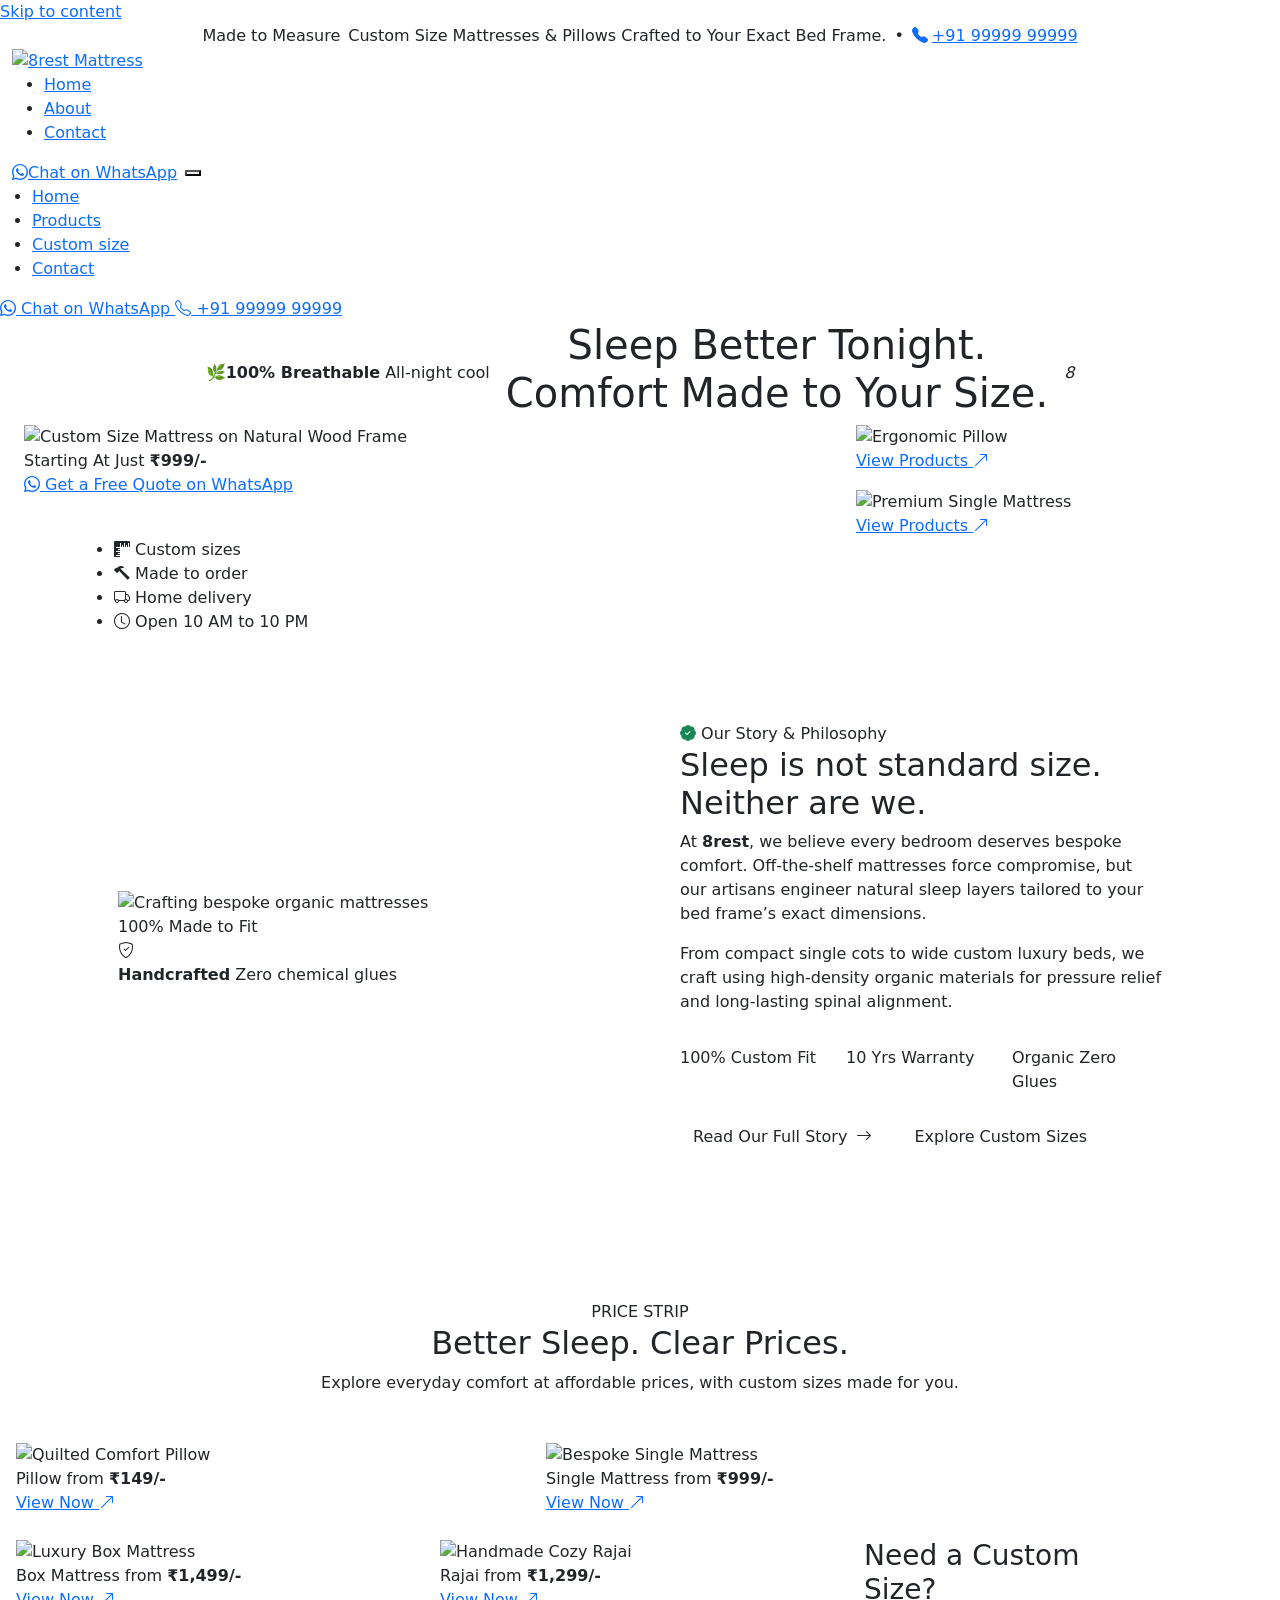
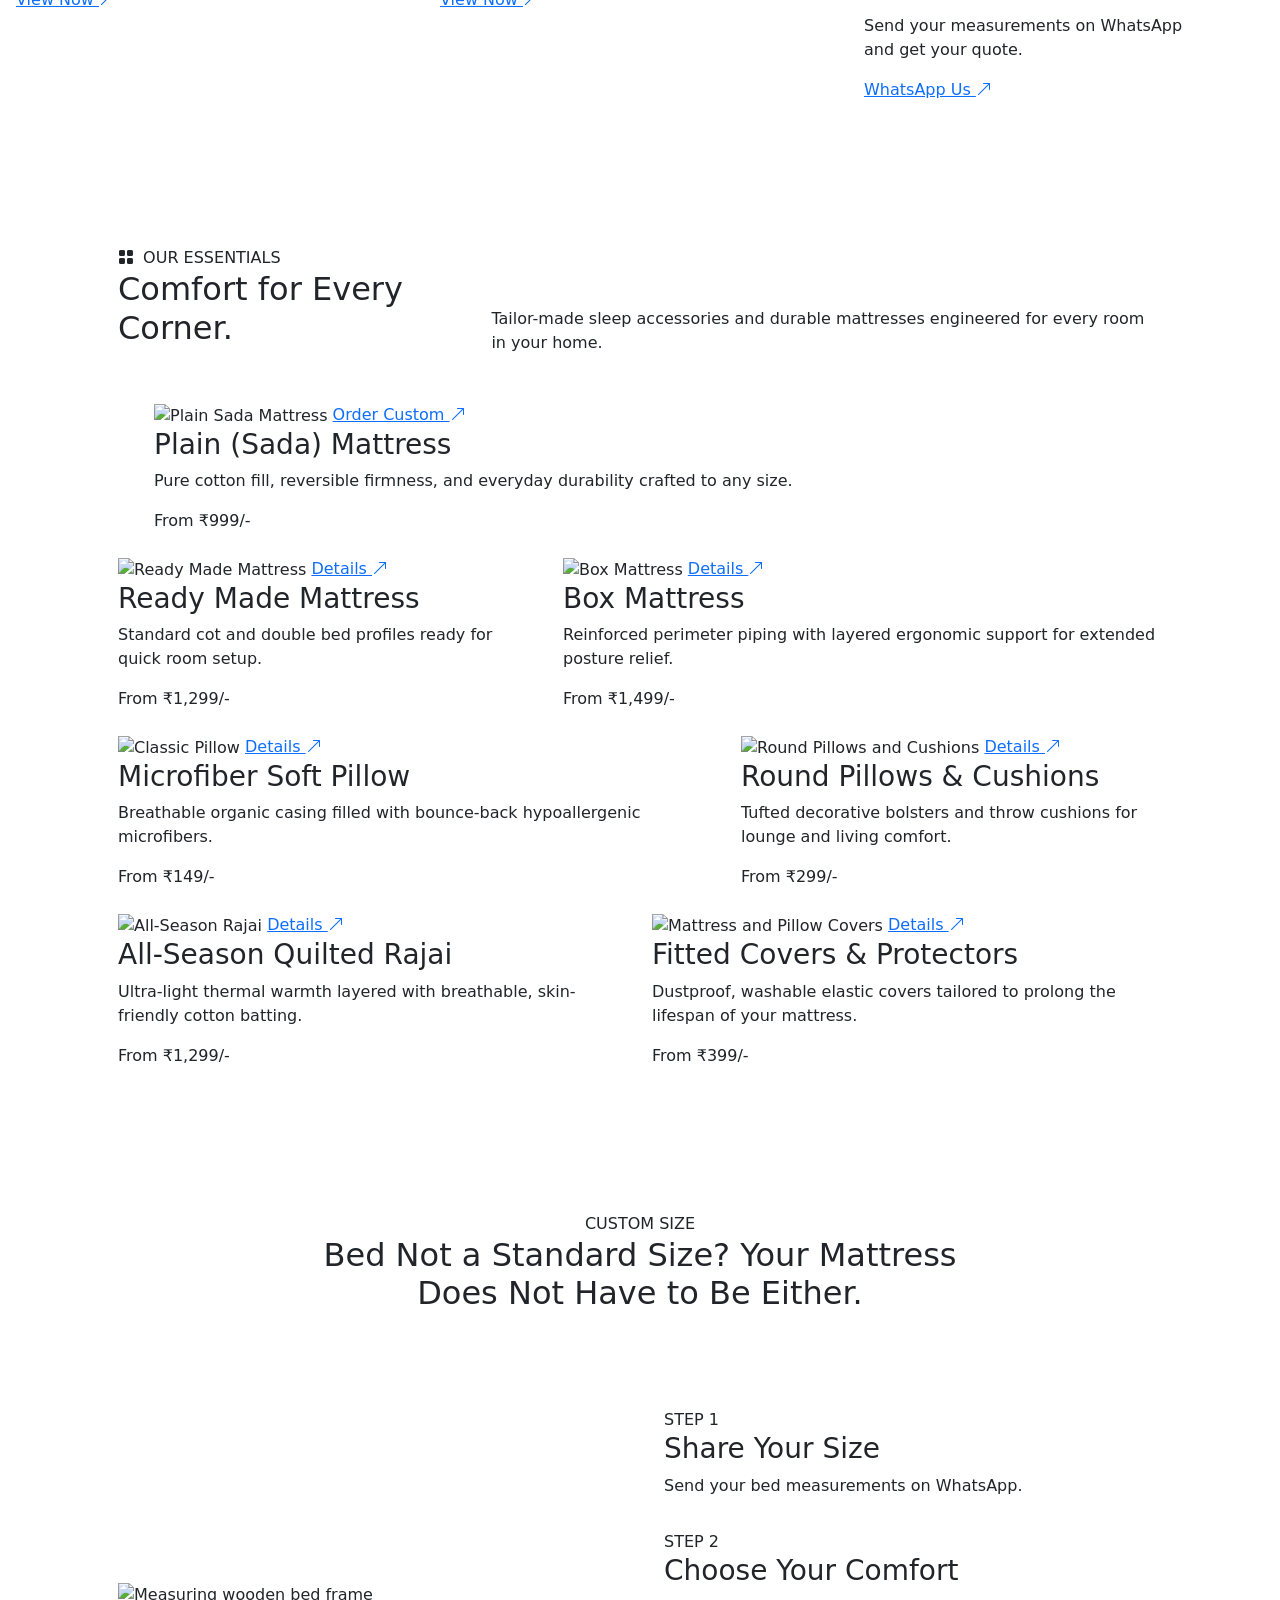
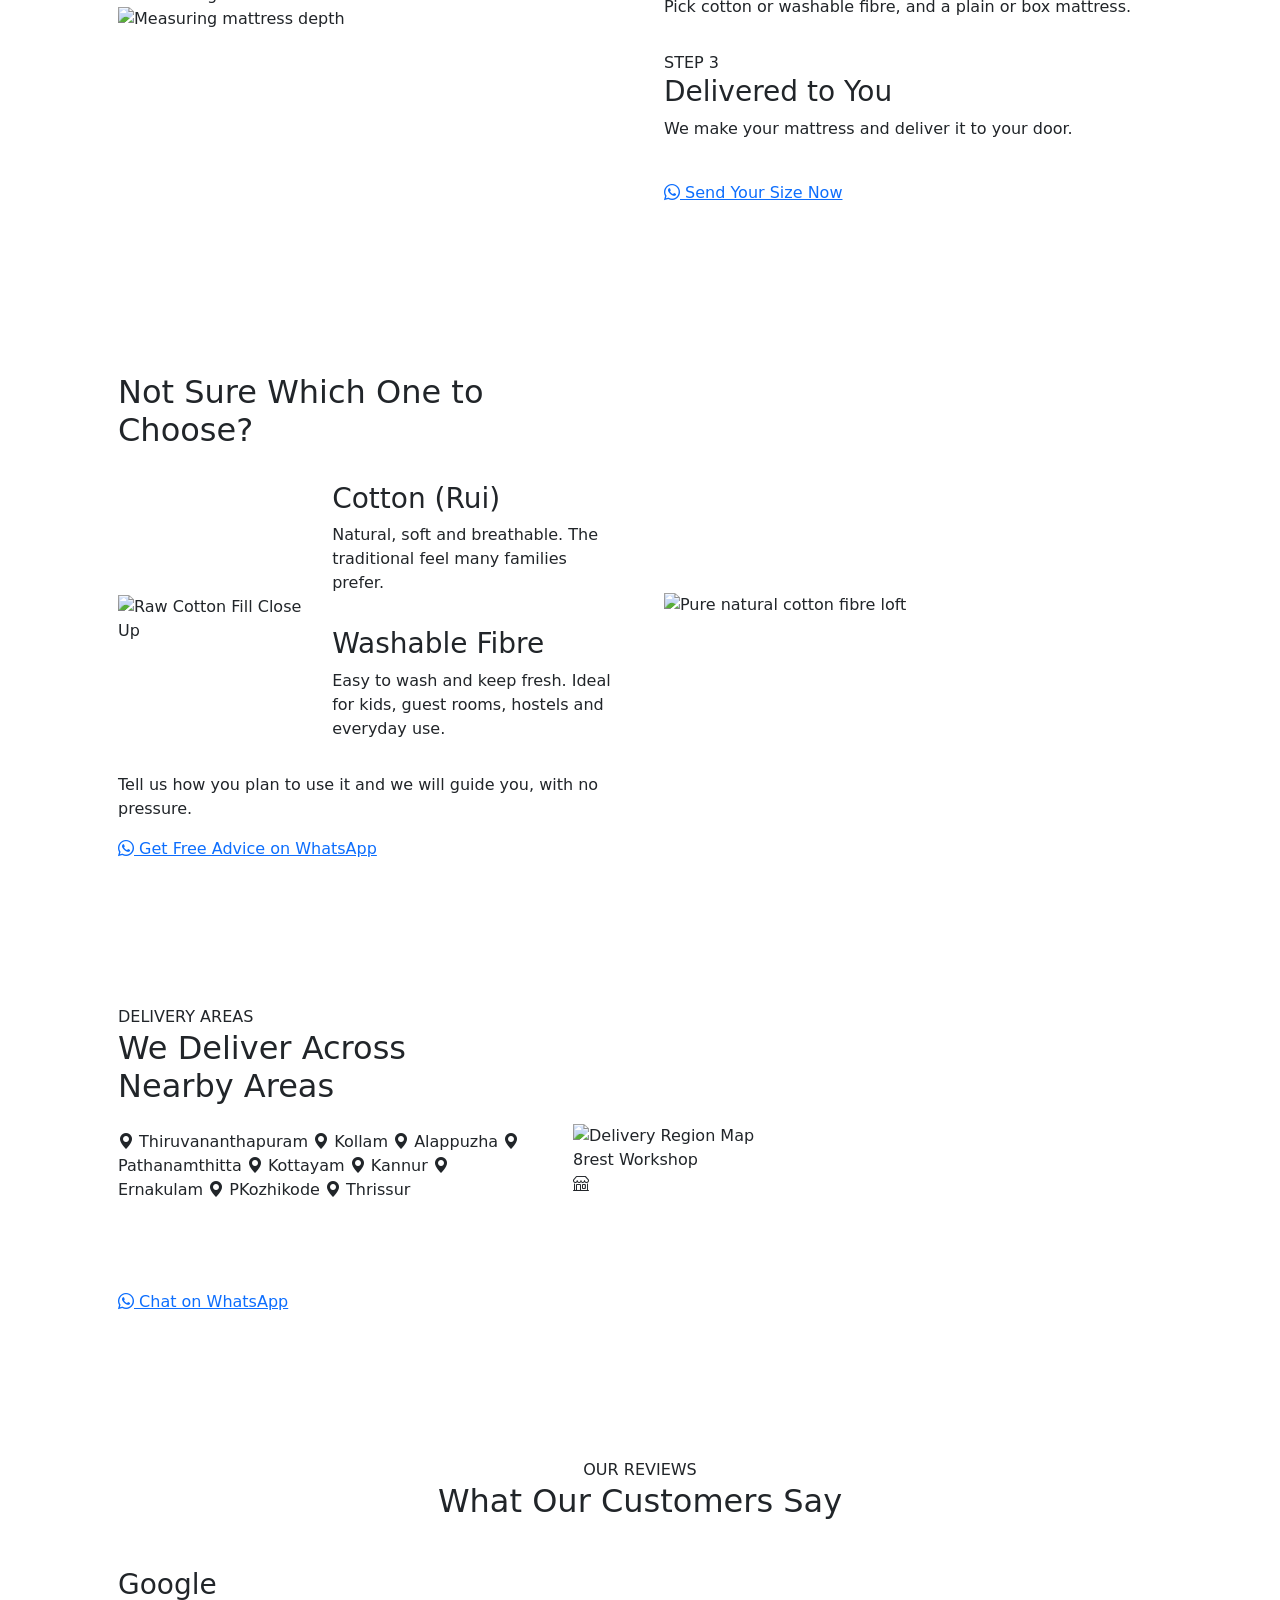
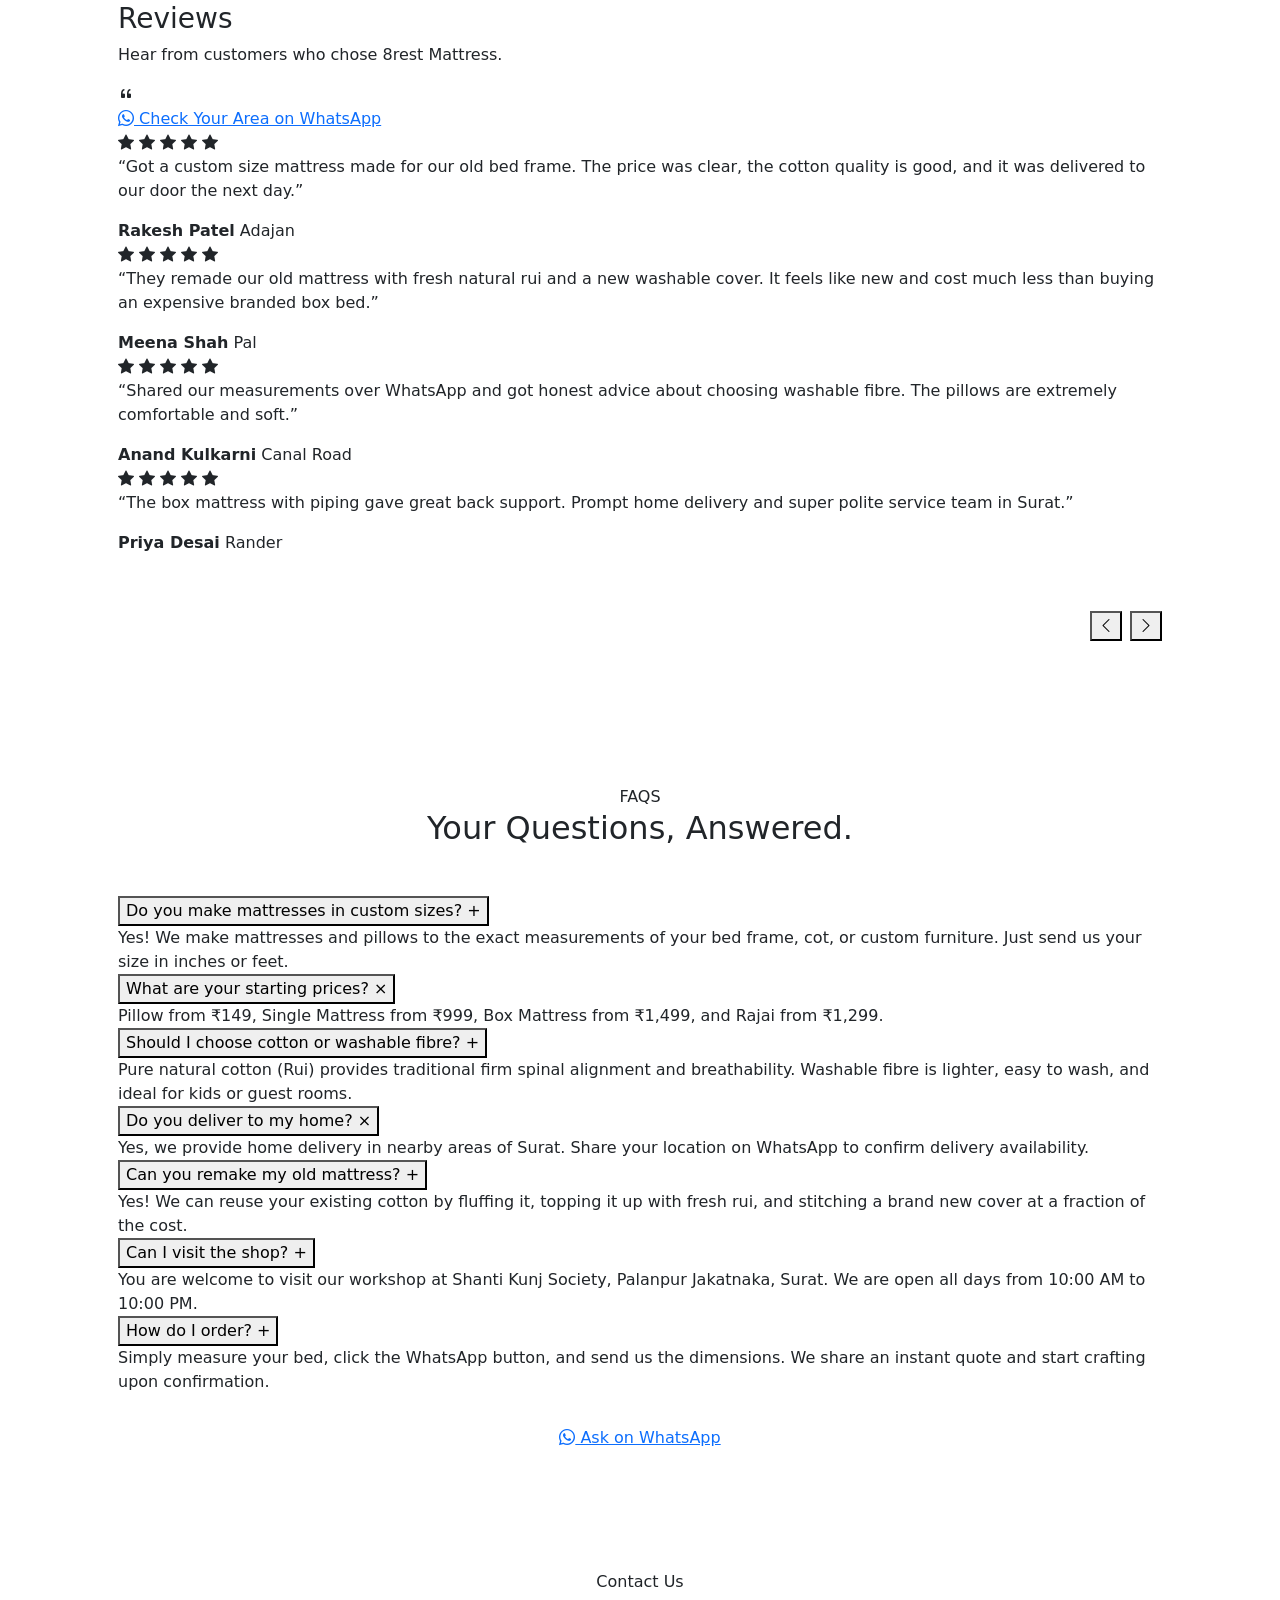
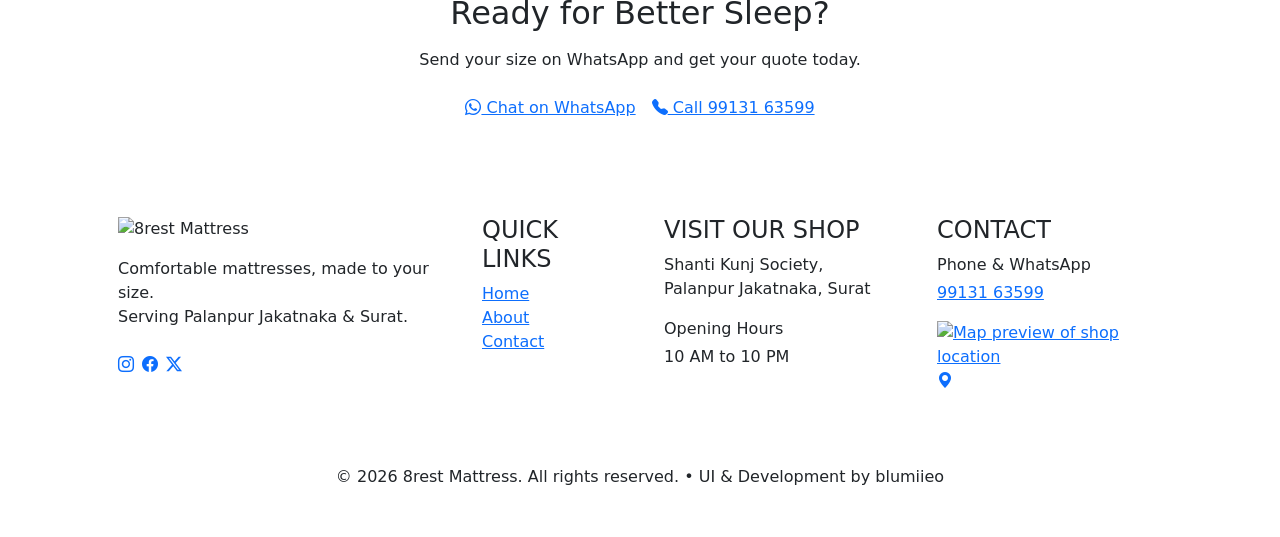
==== index.html @ 83050253 "Add files via upload" ====
<!DOCTYPE html>
<html lang="en">

<head>
  <meta charset="utf-8">
  <meta name="viewport" content="width=device-width, initial-scale=1.0">

  <!-- ========== SEO ========== -->
  <title>8rest Mattress | Custom Size Mattresses &amp; Pillows, Made to Order</title>
  <meta name="description"
    content="8rest makes mattresses and pillows in the exact size your bed needs. Share your measurements, get a free quote on WhatsApp, and we deliver to your home. Mattresses from ₹999.">
  <meta name="theme-color" content="#1E3A2E">

  <!-- ========== FAVICONS ========== -->
  <link rel="icon" href="./assets/images/favicon.svg" type="image/svg+xml">
  <link rel="alternate icon" href="./assets/images/favicon.ico" type="image/x-icon">
  <link rel="apple-touch-icon" href="./assets/images/apple-touch-icon.png">

  <!-- ========== FONTS (Inter) ========== -->
  <link rel="preconnect" href="https://fonts.googleapis.com">
  <link rel="preconnect" href="https://fonts.gstatic.com" crossorigin>
  <link href="https://fonts.googleapis.com/css2?family=Inter:wght@400;500;600;700;800&display=swap" rel="stylesheet">

  <!-- ========== VENDOR CSS ========== -->
  <!-- Bootstrap 5.3 -->
  <link href="https://cdn.jsdelivr.net/npm/bootstrap@5.3.3/dist/css/bootstrap.min.css" rel="stylesheet">
  <!-- Bootstrap Icons -->
  <link href="https://cdn.jsdelivr.net/npm/bootstrap-icons@1.11.3/font/bootstrap-icons.min.css" rel="stylesheet">
  <!-- Animate.css for WOW.js -->
  <link rel="stylesheet" href="https://cdnjs.cloudflare.com/ajax/libs/animate.css/4.1.1/animate.min.css" />

  <!-- ========== OUR CSS (loaded last so it can override vendors) ========== -->
  <link href="./assets/css/main.style.css" rel="stylesheet">

  <!-- ========== Animate.css (Required for WOW.js animations) ========== -->
  <link rel="stylesheet" href="https://cdnjs.cloudflare.com/ajax/libs/animate.css/4.1.1/animate.min.css" />

  <!-- ========== STRUCTURED DATA (helps Google show business info) ========== -->
  <!-- TODO: replace phone, URL and hours with the client's real details -->
  <script type="application/ld+json">
  {
    "@context": "https://schema.org",
    "@type": "FurnitureStore",
    "name": "8rest Mattress",
    "description": "Custom size mattresses and pillows, made to order with home delivery.",
    "url": "https://www.your-domain.com/",
    "image": "https://www.your-domain.com/images/hero-bedroom.jpg",
    "telephone": "+919999999999",
    "openingHours": "Mo-Su 10:00-22:00",
    "priceRange": "₹₹"
  }
  </script>
</head>

<body>
  <!-- Accessible Skip Link -->
  <a class="skip-link" href="#hero">Skip to content</a>

  <!-- MASTER FULL-VIEWPORT WRAPPER -->
  <section class="hero-section app-wrapper">

    <!-- =====================================================
         TOP PROMOTION BAR (Preserved untouched)
         ===================================================== -->
    <div class="top-promo-bar text-center">
      <div class="container d-flex align-items-center justify-content-center flex-wrap gap-2">
        <span class="top-promo-bar__tag">Made to Measure</span>
        <span>Custom Size Mattresses &amp; Pillows Crafted to Your Exact Bed Frame.</span>
        <span class="d-none d-sm-inline">•</span>
        <a href="tel:+919999999999" class="top-promo-bar__phone d-none d-sm-inline-flex align-items-center gap-1">
          <i class="bi bi-telephone-fill"></i> +91 99999 99999
        </a>
      </div>
    </div>

    <!-- =====================================================
         FLOATING NAVIGATION PILL (Untouched logic)
         ===================================================== -->
    <header class="site-header" id="siteHeader">
      <div class="container-fluid">
        <nav class="nav-pill" aria-label="Main navigation">

          <!-- Brand Mark -->
          <a class="brand" href="index.html" aria-label="8rest Mattress, home">
            <img src="./assets/images/logo/8rest-logo.svg" alt="8rest Mattress" class="brand__mark" loading="eager">
          </a>

          <!-- Desktop Navigation Links -->
          <ul class="nav-links">
            <li><a href="#hero" class="nav-links__a is-active">Home</a></li>
            <li><a href="#products" class="nav-links__a">About</a></li>
            <li><a href="#contact" class="nav-links__a">Contact</a></li>
          </ul>

          <div class="d-flex align-items-center gap-2">
            <!-- Desktop Direct WhatsApp Button -->
            <a class="btn-rest d-none d-lg-inline-flex" href="https://wa.me/919999999999" target="_blank"
              rel="noopener">
              <i class="bi bi-whatsapp"></i> Chat on WhatsApp
            </a>

            <!-- Mobile Hamburger Toggle -->
            <button class="nav-toggle" type="button" aria-expanded="false" aria-controls="mobileMenu"
              aria-label="Toggle navigation" id="navToggle">
              <span class="nav-toggle__bar nav-toggle__bar--1"></span>
              <span class="nav-toggle__bar nav-toggle__bar--2"></span>
              <span class="nav-toggle__bar nav-toggle__bar--3"></span>
            </button>
          </div>

        </nav>
      </div>

      <!-- Full-screen Mobile Menu Overlay -->
      <div class="mobile-menu" id="mobileMenu" aria-hidden="true">
        <ul class="mobile-menu__list">
          <li><a href="#hero" class="mobile-nav-link">Home</a></li>
          <li><a href="#products" class="mobile-nav-link">Products</a></li>
          <li><a href="#custom-size" class="mobile-nav-link">Custom size</a></li>
          <li><a href="#contact" class="mobile-nav-link">Contact</a></li>
        </ul>
        <div class="mobile-menu__foot">
          <a class="btn-rest w-100 justify-content-center" href="https://wa.me/919999999999" target="_blank"
            rel="noopener">
            <i class="bi bi-whatsapp"></i> Chat on WhatsApp
          </a>
          <a class="mobile-menu__phone" href="tel:+919999999999">
            <i class="bi bi-telephone"></i> +91 99999 99999
          </a>
        </div>
      </div>
    </header>

    <!-- =====================================================
         CENTER HERO CONTENT (Strict flex auto-fit for desktop 100dvh)
         ===================================================== -->
    <main class="hero-content-area" id="hero">
      <div class="container-fluid h-100 d-flex flex-column justify-content-between px-lg-4">

        <!-- TITLE WITH RIGHT-SIDE ANIMATED BADGE -->
        <div class="hero-title-container text-center">
          <div class="d-inline-flex align-items-center justify-content-center flex-wrap gap-2 gap-md-3">

            <div class="floating-badge badge-right d-none d-lg-flex">
              <div class="badge-icon">🌿</div>
              <div class="badge-text">
                <strong>100% Breathable</strong>
                <span>All-night cool</span>
              </div>
            </div>

            <h1 class="hero-main-title wow animate__fadeInUp" data-wow-duration="0.7s">
              Sleep Better Tonight.
              <span class="d-block highlight-text">Comfort Made to Your Size.</span>
            </h1>

            <div class="hero-title-icon-badge" title="Custom Ergonomics">
              <i class="">8</i>
              <span class="badge-beacon"></span>
            </div>
          </div>
        </div>

        <!-- IMAGE GRID WITH NOTCHES (Adaptive Heights & Unsplash Bedding Assets) -->
        <div class="hero-grid">
          <div class="row g-2 g-md-3 g-lg-3">

            <!-- Left Large Bed Card -->
            <div class="col-lg-8 hero-col-main">
              <div class="grid-box grid-box--main wow animate__fadeInLeft" data-wow-duration="0.8s">
                <img src="https://images.unsplash.com/photo-1505693416388-ac5ce068fe85?auto=format&fit=crop&w=1400&q=80"
                  alt="Custom Size Mattress on Natural Wood Frame" class="grid-box__img" loading="eager">

                <!-- Top-Left Inverted Cutout with Price -->
                <div class="corner-notch--top-left">
                  <div class="price-pill-card">
                    <span class="price-pill-card__label">Starting At Just</span>
                    <strong class="price-pill-card__value">₹999/-</strong>
                  </div>
                </div>

                <!-- Bottom-Right Inverted Cutout with WhatsApp Button -->
                <div class="corner-notch--bottom-right">
                  <a href="https://wa.me/919999999999" target="_blank" rel="noopener" class="btn-notch-wa">
                    <i class="bi bi-whatsapp"></i> Get a Free Quote on WhatsApp
                  </a>
                </div>
              </div>
            </div>

            <!-- Right Column 2 Stacked Cards -->
            <div class="col-lg-4 hero-col-sub d-flex flex-column gap-2 gap-md-3">

              <!-- Sub Card 1 (Pillow) -->
              <div class="grid-box grid-box--sub wow animate__fadeInRight" data-wow-duration="0.7s"
                data-wow-delay="0.15s">
                <img src="https://images.unsplash.com/photo-1584100936595-c0654b55a2e2?auto=format&fit=crop&w=800&q=80"
                  alt="Ergonomic Pillow" class="grid-box__img" loading="lazy">
                <div class="corner-notch--bottom-right">
                  <a href="#products" class="btn-notch-product">
                    View Products <i class="bi bi-arrow-up-right"></i>
                  </a>
                </div>
              </div>

              <!-- Sub Card 2 (Single Mattress) -->
              <div class="grid-box grid-box--sub wow animate__fadeInRight" data-wow-duration="0.7s"
                data-wow-delay="0.25s">
                <img src="https://images.unsplash.com/photo-1631049307264-da0ec9d70304?auto=format&fit=crop&w=800&q=80"
                  alt="Premium Single Mattress" class="grid-box__img" loading="lazy">
                <div class="corner-notch--bottom-right">
                  <a href="#products" class="btn-notch-product">
                    View Products <i class="bi bi-arrow-up-right"></i>
                  </a>
                </div>
              </div>

            </div>

          </div>
        </div>

      </div>
    </main>

    <!-- GREEN TRUST STRIP (Anchored cleanly at bottom) -->

    <div class="trust-strip wow animate__fadeInUp" data-wow-delay="0.3s">
      <div class="container">
        <ul class="trust-strip__list">
          <li class="trust-strip__item">
            <span class="trust-strip__icon"><i class="bi bi-rulers"></i></span> Custom sizes
          </li>
          <li class="trust-strip__item">
            <span class="trust-strip__icon"><i class="bi bi-hammer"></i></span> Made to order
          </li>
          <li class="trust-strip__item">
            <span class="trust-strip__icon"><i class="bi bi-truck"></i></span> Home delivery
          </li>
          <li class="trust-strip__item">
            <span class="trust-strip__icon"><i class="bi bi-clock"></i></span> Open 10 AM to 10 PM
          </li>
        </ul>
      </div>
      <div>
  </section>

  <section class=" section-1 about-section py-5 px-lg-5" id="about">
    <div class="container py-lg-4 px-lg-5">
      <div class="row align-items-center g-4 g-xl-5">

        <!-- Left Column: Visual with Only Bottom-Left Inverted Cutout -->
        <div class="col-lg-6">
          <div class="about-media-box wow animate__animated animate__fadeInLeft" data-wow-offset="150"
            data-wow-duration="0.9s">

            <!-- Main Frame -->
            <div class="about-media-frame">
              <img src="https://images.unsplash.com/photo-1631049307264-da0ec9d70304?auto=format&fit=crop&w=1200&q=80"
                alt="Crafting bespoke organic mattresses" class="about-media-frame__img" loading="lazy">

              <!-- Floating Top-Right Mini Badge (Subtle Parallax-like pill) -->
              <div class="about-floating-pill wow animate__zoomIn" data-wow-delay="0.3s">
                <span class="pill-dot"></span> 100% Made to Fit
              </div>

              <!-- Inverted Bottom-Left Cutout (Matches Exact Site Curve Language) -->
              <div class="notch notch--bottom-left">
                <div class="about-stat-tag">
                  <span class="stat-tag__icon"><i class="bi bi-shield-check"></i></span>
                  <div>
                    <strong class="stat-tag__title">Handcrafted</strong>
                    <span class="stat-tag__desc">Zero chemical glues</span>
                  </div>
                </div>
              </div>

            </div>
          </div>
        </div>

        <!-- Right Column: Clean Editorial Bio & Story -->
        <div class="col-lg-6">
          <div class="about-content ps-xl-3">

            <!-- Kicker Tag -->
            <div class="wow animate__fadeInDown" data-wow-duration="0.7s">
              <span class="about-kicker">
                <i class="bi bi-patch-check-fill text-success"></i> Our Story &amp; Philosophy
              </span>
            </div>

            <!-- Headline -->
            <h2 class="about-heading wow animate__fadeInUp" data-wow-duration="0.8s" data-wow-delay="0.1s">
              Sleep is not standard size.
              <span class="about-heading__serif d-block">Neither are we.</span>
            </h2>

            <!-- Bio Description -->
            <p class="about-lede wow animate__fadeInUp" data-wow-duration="0.8s" data-wow-delay="0.2s">
              At <strong>8rest</strong>, we believe every bedroom deserves bespoke comfort. Off-the-shelf mattresses
              force compromise, but our artisans engineer natural sleep layers tailored to your bed frame’s exact
              dimensions.
            </p>

            <p class="about-detail wow animate__fadeInUp" data-wow-duration="0.8s" data-wow-delay="0.25s">
              From compact single cots to wide custom luxury beds, we craft using high-density organic materials for
              pressure relief and long-lasting spinal alignment.
            </p>

            <!-- 3 Bento Metric Cards -->
            <div class="row g-2 g-sm-3 my-3 wow animate__fadeInUp" data-wow-delay="0.3s">
              <div class="col-4">
                <div class="about-metric-card">
                  <span class="about-metric-card__val">100%</span>
                  <span class="about-metric-card__lbl">Custom Fit</span>
                </div>
              </div>
              <div class="col-4">
                <div class="about-metric-card">
                  <span class="about-metric-card__val">10 Yrs</span>
                  <span class="about-metric-card__lbl">Warranty</span>
                </div>
              </div>
              <div class="col-4">
                <div class="about-metric-card">
                  <span class="about-metric-card__val">Organic</span>
                  <span class="about-metric-card__lbl">Zero Glues</span>
                </div>
              </div>
            </div>

            <!-- CTAs -->
            <div class="d-flex flex-wrap align-items-center gap-3 pt-2 wow animate__fadeInUp" data-wow-delay="0.35s">
              <a href="about.html" class="btn btn-rest">
                Read Our Full Story <i class="bi bi-arrow-right ms-1"></i>
              </a>
              <a href="#custom-size" class="btn btn-rest-outline">
                Explore Custom Sizes
              </a>
            </div>

          </div>
        </div>

      </div>
    </div>
  </section>

  <section class="section-2 pricing-section py-5 w-100" id="pricing">
    <div class="container-fluid py-lg-4 px-3">

      <!-- Header / Price Tag Intro -->
      <div class="text-center mb-4 mb-lg-5">
        <div class="wow animate__fadeInDown" data-wow-duration="0.7s">
          <span class="price-kicker mb-3">PRICE STRIP</span>
        </div>
        <h2 class="pricing-title wow animate__fadeInUp" data-wow-duration="0.8s" data-wow-delay="0.1s">
          Better Sleep. Clear Prices.
        </h2>
        <p class="pricing-subtitle mx-auto wow animate__fadeInUp" data-wow-duration="0.8s" data-wow-delay="0.2s">
          Explore everyday comfort at affordable prices, with custom sizes made for you.
        </p>
      </div>

      <!-- Product Grid -->
      <div class="pricing-grid">

        <!-- Top Row: Pillow & Single Mattress -->
        <div class="row g-3 g-lg-4 mb-3 mb-lg-4">

          <!-- Card 1: Pillow -->
          <div class="col-md-6 col-lg-5">
            <div class="pricing-card wow animate__fadeInUp" data-wow-duration="0.8s" data-wow-delay="0.25s">
              <div class="pricing-card__img-wrapper">
                <img src="https://images.unsplash.com/photo-1584100936595-c0654b55a2e2?auto=format&fit=crop&w=700&q=80"
                  alt="Quilted Comfort Pillow" class="pricing-card__img" loading="lazy">
              </div>
              <div class="pricing-card__meta">
                <div class="meta-left">
                  <span class="meta-label">Pillow from</span>
                  <strong class="meta-price">₹149/-</strong>
                </div>
                <a href="#products" class="btn-pricing">
                  View Now <i class="bi bi-arrow-up-right"></i>
                </a>
              </div>
            </div>
          </div>

          <!-- Card 2: Single Mattress -->
          <div class="col-md-6 col-lg-7">
            <div class="pricing-card wow animate__fadeInUp" data-wow-duration="0.8s" data-wow-delay="0.3s">
              <div class="pricing-card__img-wrapper">
                <img src="https://images.unsplash.com/photo-1505693416388-ac5ce068fe85?auto=format&fit=crop&w=1000&q=80"
                  alt="Bespoke Single Mattress" class="pricing-card__img" loading="lazy">
              </div>
              <div class="pricing-card__meta">
                <div class="meta-left">
                  <span class="meta-label">Single Mattress from</span>
                  <strong class="meta-price">₹999/-</strong>
                </div>
                <a href="#products" class="btn-pricing">
                  View Now <i class="bi bi-arrow-up-right"></i>
                </a>
              </div>
            </div>
          </div>

        </div>

        <!-- Bottom Row: Box Mattress, Rajai, WhatsApp CTA -->
        <div class="row g-3 g-lg-4">

          <!-- Card 3: Box Mattress -->
          <div class="col-md-6 col-lg-4">
            <div class="pricing-card wow animate__fadeInUp" data-wow-duration="0.8s" data-wow-delay="0.35s">
              <div class="pricing-card__img-wrapper">
                <img
                  src="https://plus.unsplash.com/premium_photo-1661768587323-f767f71d19af?q=80&w=2940&auto=format&fit=crop&ixlib=rb-4.1.0&ixid=NHwxMjA3fDA%3D"
                  alt="Luxury Box Mattress" class="pricing-card__img" loading="lazy">
              </div>
              <div class="pricing-card__meta">
                <div class="meta-left">
                  <span class="meta-label">Box Mattress from</span>
                  <strong class="meta-price">₹1,499/-</strong>
                </div>
                <a href="#products" class="btn-pricing">
                  View Now <i class="bi bi-arrow-up-right"></i>
                </a>
              </div>
            </div>
          </div>

          <!-- Card 4: Rajai -->
          <div class="col-md-6 col-lg-4">
            <div class="pricing-card wow animate__fadeInUp" data-wow-duration="0.8s" data-wow-delay="0.4s">
              <div class="pricing-card__img-wrapper">
                <img src="https://images.unsplash.com/photo-1584100936595-c0654b55a2e2?auto=format&fit=crop&w=600&q=80"
                  alt="Handmade Cozy Rajai" class="pricing-card__img" loading="lazy">
              </div>
              <div class="pricing-card__meta">
                <div class="meta-left">
                  <span class="meta-label">Rajai from</span>
                  <strong class="meta-price">₹1,299/-</strong>
                </div>
                <a href="#products" class="btn-pricing">
                  View Now <i class="bi bi-arrow-up-right"></i>
                </a>
              </div>
            </div>
          </div>

          <!-- Card 5: Need Custom Size (Full Height Highlight) -->
          <div class="col-md-12 col-lg-4">
            <div class="cta-card wow animate__fadeInUp" data-wow-duration="0.8s" data-wow-delay="0.45s">
              <div class="cta-card__content">
                <h3 class="cta-card__title">Need a Custom <br>Size?</h3>
                <p class="cta-card__desc">
                  Send your measurements on WhatsApp <br class="d-none d-md-inline">and get your quote.
                </p>
              </div>
              <a href="https://wa.me/919999999999" target="_blank" rel="noopener" class="btn-cta-white">
                WhatsApp Us <i class="bi bi-arrow-up-right"></i>
              </a>
            </div>
          </div>

        </div>

      </div>

    </div>
  </section>

  <section class="section-3 catalog-section py-5 w-100" id="collection">
    <div class="container py-lg-4 px-3 px-lg-4 px-xl-5">

      <!-- Section Header -->
      <div class="d-flex flex-column flex-md-row justify-content-between align-items-md-end gap-3 mb-4 mb-lg-5">
        <div>
          <div class="wow animate__fadeInDown" data-wow-duration="0.7s">
            <span class="catalog-kicker mb-2">
              <i class="bi bi-grid-fill me-1"></i> OUR ESSENTIALS
            </span>
          </div>
          <h2 class="catalog-title wow animate__fadeInUp" data-wow-duration="0.8s" data-wow-delay="0.1s">
            Comfort for Every Corner.
          </h2>
        </div>
        <p class="catalog-header-desc wow animate__fadeInUp m-0" data-wow-duration="0.8s" data-wow-delay="0.2s">
          Tailor-made sleep accessories and durable mattresses engineered for every room in your home.
        </p>
      </div>

      <!-- Product Grid -->
      <div class="row g-3 g-lg-4">

        <!-- ITEM 1: Plain (Sada) Mattress - Full Width Feature -->
        <div class="col-12 px-lg-5">
          <div class="catalog-card catalog-card--feature wow animate__fadeInUp" data-wow-duration="0.8s">
            <div class="catalog-card__media">
              <img src="https://images.unsplash.com/photo-1522771739844-6a9f6d5f14af?auto=format&fit=crop&w=900&q=80"
                alt="Plain Sada Mattress" class="catalog-card__img" loading="lazy">
              <a href="#custom-size" class="btn-card-notch">
                Order Custom <i class="bi bi-arrow-up-right"></i>
              </a>
            </div>
            <div class="catalog-card__body">
              <div class="body-info">
                <h3 class="product-name">Plain (Sada) Mattress</h3>
                <p class="product-desc">Pure cotton fill, reversible firmness, and everyday durability crafted to any
                  size.</p>
              </div>
              <div class="body-pricing">
                <span class="price-prefix">From</span>
                <span class="price-val">₹999/-</span>
              </div>
            </div>
          </div>
        </div>

        <!-- ITEM 2: Ready Made Mattress (5 Cols) -->
        <div class="col-lg-5 col-md-6">
          <div class="catalog-card wow animate__fadeInUp" data-wow-duration="0.8s" data-wow-delay="0.1s">
            <div class="catalog-card__media">
              <img
                src="https://images.unsplash.com/photo-1759176171634-674f37841636?q=80&w=1579&auto=format&fit=crop&ixlib=rb-4.1.0&ixid=NHwxMjA3fDA%3D"
                alt="Ready Made Mattress" class="catalog-card__img" loading="lazy">
              <a href="#custom-size" class="btn-card-notch">
                Details <i class="bi bi-arrow-up-right"></i>
              </a>
            </div>
            <div class="catalog-card__body">
              <div class="body-info">
                <h3 class="product-name">Ready Made Mattress</h3>
                <p class="product-desc">Standard cot and double bed profiles ready for quick room setup.</p>
              </div>
              <div class="body-pricing">
                <span class="price-prefix">From</span>
                <span class="price-val">₹1,299/-</span>
              </div>
            </div>
          </div>
        </div>

        <!-- ITEM 3: Box Mattress (7 Cols) -->
        <div class="col-lg-7 col-md-6">
          <div class="catalog-card wow animate__fadeInUp" data-wow-duration="0.8s" data-wow-delay="0.15s">
            <div class="catalog-card__media">
              <img src="https://images.unsplash.com/photo-1631049307264-da0ec9d70304?auto=format&fit=crop&w=1000&q=80"
                alt="Box Mattress" class="catalog-card__img" loading="lazy">
              <a href="#custom-size" class="btn-card-notch">
                Details <i class="bi bi-arrow-up-right"></i>
              </a>
            </div>
            <div class="catalog-card__body">
              <div class="body-info">
                <h3 class="product-name">Box Mattress</h3>
                <p class="product-desc">Reinforced perimeter piping with layered ergonomic support for extended posture
                  relief.</p>
              </div>
              <div class="body-pricing">
                <span class="price-prefix">From</span>
                <span class="price-val">₹1,499/-</span>
              </div>
            </div>
          </div>
        </div>

        <!-- ITEM 4: Ergonomic Pillow (7 Cols) -->
        <div class="col-lg-7 col-md-6">
          <div class="catalog-card wow animate__fadeInUp" data-wow-duration="0.8s" data-wow-delay="0.2s">
            <div class="catalog-card__media">
              <img
                src="https://images.unsplash.com/photo-1759176171049-9b4f451506d1?q=80&w=2942&auto=format&fit=crop&ixlib=rb-4.1.0&ixid=NHwxMjA3fDA%3D"
                alt="Classic Pillow" class="catalog-card__img" loading="lazy">
              <a href="#custom-size" class="btn-card-notch">
                Details <i class="bi bi-arrow-up-right"></i>
              </a>
            </div>
            <div class="catalog-card__body">
              <div class="body-info">
                <h3 class="product-name">Microfiber Soft Pillow</h3>
                <p class="product-desc">Breathable organic casing filled with bounce-back hypoallergenic microfibers.
                </p>
              </div>
              <div class="body-pricing">
                <span class="price-prefix">From</span>
                <span class="price-val">₹149/-</span>
              </div>
            </div>
          </div>
        </div>

        <!-- ITEM 5: Round Pillows & Cushions (5 Cols) -->
        <div class="col-lg-5 col-md-6">
          <div class="catalog-card wow animate__fadeInUp" data-wow-duration="0.8s" data-wow-delay="0.25s">
            <div class="catalog-card__media">
              <img src="https://images.unsplash.com/photo-1579656381226-5fc0f0100c3b?auto=format&fit=crop&w=800&q=80"
                alt="Round Pillows and Cushions" class="catalog-card__img" loading="lazy">
              <a href="#custom-size" class="btn-card-notch">
                Details <i class="bi bi-arrow-up-right"></i>
              </a>
            </div>
            <div class="catalog-card__body">
              <div class="body-info">
                <h3 class="product-name">Round Pillows &amp; Cushions</h3>
                <p class="product-desc">Tufted decorative bolsters and throw cushions for lounge and living comfort.</p>
              </div>
              <div class="body-pricing">
                <span class="price-prefix">From</span>
                <span class="price-val">₹299/-</span>
              </div>
            </div>
          </div>
        </div>

        <!-- ITEM 6: Rajai (6 Cols) -->
        <div class="col-lg-6 col-md-6">
          <div class="catalog-card wow animate__fadeInUp" data-wow-duration="0.8s" data-wow-delay="0.3s">
            <div class="catalog-card__media">
              <img src="https://images.unsplash.com/photo-1584100936595-c0654b55a2e2?auto=format&fit=crop&w=900&q=80"
                alt="All-Season Rajai" class="catalog-card__img" loading="lazy">
              <a href="#custom-size" class="btn-card-notch">
                Details <i class="bi bi-arrow-up-right"></i>
              </a>
            </div>
            <div class="catalog-card__body">
              <div class="body-info">
                <h3 class="product-name">All-Season Quilted Rajai</h3>
                <p class="product-desc">Ultra-light thermal warmth layered with breathable, skin-friendly cotton
                  batting.</p>
              </div>
              <div class="body-pricing">
                <span class="price-prefix">From</span>
                <span class="price-val">₹1,299/-</span>
              </div>
            </div>
          </div>
        </div>

        <!-- ITEM 7: Mattress and Pillow Covers (6 Cols) -->
        <div class="col-lg-6 col-md-6">
          <div class="catalog-card wow animate__fadeInUp" data-wow-duration="0.8s" data-wow-delay="0.35s">
            <div class="catalog-card__media">
              <img src="https://images.unsplash.com/photo-1522771739844-6a9f6d5f14af?auto=format&fit=crop&w=900&q=80"
                alt="Mattress and Pillow Covers" class="catalog-card__img" loading="lazy">
              <a href="#custom-size" class="btn-card-notch">
                Details <i class="bi bi-arrow-up-right"></i>
              </a>
            </div>
            <div class="catalog-card__body">
              <div class="body-info">
                <h3 class="product-name">Fitted Covers &amp; Protectors</h3>
                <p class="product-desc">Dustproof, washable elastic covers tailored to prolong the lifespan of your
                  mattress.</p>
              </div>
              <div class="body-pricing">
                <span class="price-prefix">From</span>
                <span class="price-val">₹399/-</span>
              </div>
            </div>
          </div>
        </div>

      </div>

    </div>
  </section>

  <section class="section-4 custom-process-section py-5" id="custom-size">
    <div class="container py-lg-4 px-3 px-lg-4 px-xl-5">

      <!-- Header / Intro -->
      <div class="text-center mb-4 mb-lg-5">
        <div class="wow animate__fadeInDown" data-wow-duration="0.7s">
          <span class="custom-kicker mb-3">CUSTOM SIZE</span>
        </div>
        <h2 class="custom-title mx-auto wow animate__fadeInUp" data-wow-duration="0.8s" data-wow-delay="0.1s">
          Bed Not a Standard Size? Your Mattress <br class="d-none d-md-inline" />
          Does Not Have to Be Either.
        </h2>
      </div>

      <div class="row align-items-center g-4 g-xl-5 mt-2">

        <!-- Left Column: Overlapping Visual Composition -->
        <div class="col-lg-6">
          <div class="steps-visual-wrapper wow animate__fadeInLeft" data-wow-duration="0.8s">

            <!-- Primary Large Frame (Bed Frame Measuring) -->
            <div class="steps-frame-primary">
              <img src="https://images.unsplash.com/photo-1631049307264-da0ec9d70304?auto=format&fit=crop&w=1000&q=80"
                alt="Measuring wooden bed frame" class="steps-frame__img" loading="lazy">
            </div>

            <!-- Secondary Overlapping Frame (Mattress Height Measuring) -->
            <div class="steps-frame-secondary wow animate__zoomIn" data-wow-duration="0.7s" data-wow-delay="0.3s">
              <img src="https://images.unsplash.com/photo-1505693416388-ac5ce068fe85?auto=format&fit=crop&w=600&q=80"
                alt="Measuring mattress depth" class="steps-frame__img" loading="lazy">
            </div>

          </div>
        </div>

        <!-- Right Column: 3 Step Cards + WhatsApp Pill -->
        <div class="col-lg-6">
          <div class="d-flex flex-column gap-3">

            <!-- Step 1 -->
            <div class="step-card wow animate__fadeInRight" data-wow-duration="0.7s" data-wow-delay="0.15s">
              <span class="step-badge">STEP 1</span>
              <h3 class="step-card__title">Share Your Size</h3>
              <p class="step-card__desc">Send your bed measurements on WhatsApp.</p>
            </div>

            <!-- Step 2 -->
            <div class="step-card wow animate__fadeInRight" data-wow-duration="0.7s" data-wow-delay="0.25s">
              <span class="step-badge">STEP 2</span>
              <h3 class="step-card__title">Choose Your Comfort</h3>
              <p class="step-card__desc">Pick cotton or washable fibre, and a plain or box mattress.</p>
            </div>

            <!-- Step 3 -->
            <div class="step-card wow animate__fadeInRight" data-wow-duration="0.7s" data-wow-delay="0.35s">
              <span class="step-badge">STEP 3</span>
              <h3 class="step-card__title">Delivered to You</h3>
              <p class="step-card__desc">We make your mattress and deliver it to your door.</p>
            </div>

            <!-- CTA Pill -->
            <div class="pt-2 wow animate__fadeInUp" data-wow-duration="0.7s" data-wow-delay="0.45s">
              <a href="https://wa.me/919999999999" target="_blank" rel="noopener" class="btn-step-wa">
                <i class="bi bi-whatsapp"></i> Send Your Size Now
              </a>
            </div>

          </div>
        </div>

      </div>

    </div>
  </section>

  <section class="section-5 material-guide-section py-5" id="guide">
    <div class="container py-lg-4 px-3 px-lg-4 px-xl-5">
      <div class="row align-items-center g-4 g-xl-5">

        <!-- Left Column: Content & Material Descriptions -->
        <div class="col-lg-6">

          <!-- Header -->
          <div class="wow animate__fadeInDown" data-wow-duration="0.7s">
            <span class="material-kicker mb-2">COTTON OR WASHABLE FIBRE</span>
          </div>
          <h2 class="material-title wow animate__fadeInUp" data-wow-duration="0.8s" data-wow-delay="0.1s">
            Not Sure Which One to Choose?
          </h2>

          <!-- Comparison Breakdown with Thumbnail -->
          <div class="row align-items-center g-3 my-3">

            <!-- Sample Micro Thumbnail -->
            <div class="col-sm-5 col-6">
              <div class="material-thumb-frame wow animate__zoomIn" data-wow-duration="0.7s" data-wow-delay="0.2s">
                <img src="https://images.unsplash.com/photo-1584100936595-c0654b55a2e2?auto=format&fit=crop&w=600&q=80"
                  alt="Raw Cotton Fill Close Up" class="material-thumb__img" loading="lazy">
              </div>
            </div>

            <!-- Text Specs -->
            <div class="col-sm-7 col-12">
              <div class="d-flex flex-column gap-3">

                <!-- Cotton (Rui) -->
                <div class="wow animate__fadeInUp" data-wow-duration="0.7s" data-wow-delay="0.25s">
                  <h3 class="spec-label">Cotton (Rui)</h3>
                  <p class="spec-text">Natural, soft and breathable. The traditional feel many families prefer.</p>
                </div>

                <!-- Washable Fibre -->
                <div class="wow animate__fadeInUp" data-wow-duration="0.7s" data-wow-delay="0.35s">
                  <h3 class="spec-label">Washable Fibre</h3>
                  <p class="spec-text">Easy to wash and keep fresh. Ideal for kids, guest rooms, hostels and everyday
                    use.</p>
                </div>

              </div>
            </div>

          </div>

          <!-- Footnote & CTA -->
          <p class="guide-note wow animate__fadeInUp" data-wow-duration="0.7s" data-wow-delay="0.4s">
            Tell us how you plan to use it and we will guide you, with no pressure.
          </p>

          <div class="wow animate__fadeInUp" data-wow-duration="0.7s" data-wow-delay="0.45s">
            <a href="https://wa.me/919999999999" target="_blank" rel="noopener" class="btn-guide-wa">
              <i class="bi bi-whatsapp"></i> Get Free Advice on WhatsApp
            </a>
          </div>

        </div>

        <!-- Right Column: Fluffy Cotton/Fibre Full Display -->
        <div class="col-lg-6">
          <div class="material-hero-frame wow animate__fadeInRight" data-wow-duration="0.8s" data-wow-delay="0.2s">
            <img src="https://images.unsplash.com/photo-1579656381226-5fc0f0100c3b?auto=format&fit=crop&w=1000&q=80"
              alt="Pure natural cotton fibre loft" class="material-hero__img" loading="lazy">
          </div>
        </div>

      </div>
    </div>
  </section>

  <section class="section-6 delivery-section py-5 w-100" id="delivery">
    <div class="container py-lg-4 px-3 px-lg-4 px-xl-5">
      <div class="row align-items-center g-4 g-xl-5">

        <!-- Left Column: Locations & Action -->
        <div class="col-lg-5">
          <div class="delivery-content">
            <div class="wow animate__fadeInDown" data-wow-duration="0.7s">
              <span class="delivery-kicker mb-2">DELIVERY AREAS</span>
            </div>

            <h2 class="delivery-title wow animate__fadeInUp" data-wow-duration="0.8s" data-wow-delay="0.1s">
              We Deliver Across <br class="d-none d-sm-inline" />Nearby Areas
            </h2>

            <!-- Interactive Location Chips -->
            <div class="location-chips-grid my-4 wow animate__fadeInUp" data-wow-duration="0.8s" data-wow-delay="0.2s">
              <span class="loc-chip"><i class="bi bi-geo-alt-fill"></i> Thiruvananthapuram</span>
              <span class="loc-chip"><i class="bi bi-geo-alt-fill"></i> Kollam</span>
              <span class="loc-chip"><i class="bi bi-geo-alt-fill"></i> Alappuzha</span>
              <span class="loc-chip"><i class="bi bi-geo-alt-fill"></i> Pathanamthitta</span>
              <span class="loc-chip"><i class="bi bi-geo-alt-fill"></i> Kottayam</span>
              <span class="loc-chip"><i class="bi bi-geo-alt-fill"></i> Kannur</span>
              <span class="loc-chip"><i class="bi bi-geo-alt-fill"></i> Ernakulam</span>
              <span class="loc-chip"><i class="bi bi-geo-alt-fill"></i> PKozhikode</span>
              <span class="loc-chip"><i class="bi bi-geo-alt-fill"></i> Thrissur</span>
            </div>

            <p class="delivery-note wow animate__fadeInUp" data-wow-duration="0.7s" data-wow-delay="0.25s">
              Not sure if we deliver to you? Message your area on WhatsApp.
            </p>

            <div class="wow animate__fadeInUp" data-wow-duration="0.7s" data-wow-delay="0.3s">
              <a href="https://wa.me/919999999999" target="_blank" rel="noopener" class="btn-delivery-wa">
                <i class="bi bi-whatsapp"></i> Chat on WhatsApp
              </a>
            </div>
          </div>
        </div>

        <!-- Right Column: Interactive Map Frame with Pulsing Hub & Radar Pins -->
        <div class="col-lg-7">
          <div class="map-card-wrapper wow animate__fadeInRight" data-wow-duration="0.8s" data-wow-delay="0.2s">
            <div class="map-artboard">

              <!-- Map Background Image (SVG/Image Graphic) -->
              <img
                src="https://static.vecteezy.com/system/resources/previews/022/967/352/large_2x/city-map-gps-navigation-with-location-pin-markers-urban-downtown-roads-parks-river-red-pointers-on-roadmap-navigator-illustration-vector.jpg"
                alt="Delivery Region Map" class="map-artboard__bg" loading="lazy">

              <!-- Center Headquarters Flag Badge -->
              <div class="map-hub-pin" style="top: 36%; left: 63%;">
                <div class="hub-pill">8rest Workshop</div>
                <div class="hub-icon-marker">
                  <i class="bi bi-shop"></i>
                  <span class="hub-pulse"></span>
                </div>
              </div>

              <!-- Pulsing Surrounding Service Hotspot Pins -->
              <span class="map-dot-pin" style="top: 18%; left: 22%;" title="Palanpur Jakatnaka"></span>
              <span class="map-dot-pin" style="top: 25%; left: 52%;" title="Adajan"></span>
              <span class="map-dot-pin" style="top: 35%; left: 20%;" title="Pal"></span>
              <span class="map-dot-pin" style="top: 60%; left: 18%;" title="Rander"></span>
              <span class="map-dot-pin" style="top: 68%; left: 47%;" title="Jahangirpura"></span>
              <span class="map-dot-pin" style="top: 65%; left: 74%;" title="Gaurav Path"></span>
              <span class="map-dot-pin" style="top: 48%; left: 81%;" title="Palanpur Patiya"></span>
              <span class="map-dot-pin" style="top: 28%; left: 84%;" title="Canal Road"></span>

            </div>
          </div>
        </div>

      </div>
    </div>
  </section>

  <section class="section-7 reviews-section py-5 w-100" id="reviews">
    <div class="container py-lg-4 px-3 px-lg-4 px-xl-5">

      <!-- Header -->
      <div class="text-center mb-4 mb-lg-5">
        <div class="wow animate__fadeInDown" data-wow-duration="0.7s">
          <span class="reviews-kicker mb-2">OUR REVIEWS</span>
        </div>
        <h2 class="reviews-title wow animate__fadeInUp" data-wow-duration="0.8s" data-wow-delay="0.1s">
          What Our Customers Say
        </h2>
      </div>

      <!-- Testimonials Slider Wrapper -->
      <div class="reviews-slider-wrapper wow animate__fadeInUp" data-wow-duration="0.8s" data-wow-delay="0.2s">
        <div class="reviews-track" id="reviewsTrack">

          <!-- Card 1: Brand Google Card -->
          <div class="review-slide-item review-slide-item--brand">
            <div class="brand-review-card">
              <div class="brand-review-card__header">
                <h3 class="brand-review-title">Google <br>Reviews</h3>
                <p class="brand-review-sub">Hear from customers who chose 8rest Mattress.</p>
              </div>

              <div class="quote-mark" aria-hidden="true">
                <i class="bi bi-quote"></i>
              </div>

              <a href="https://wa.me/919999999999" target="_blank" rel="noopener" class="btn-check-wa">
                <i class="bi bi-whatsapp"></i> Check Your Area on WhatsApp
              </a>
            </div>
          </div>

          <!-- Card 2: Testimonial -->
          <div class="review-slide-item">
            <div class="review-card">
              <div class="review-card__stars">
                <i class="bi bi-star-fill"></i>
                <i class="bi bi-star-fill"></i>
                <i class="bi bi-star-fill"></i>
                <i class="bi bi-star-fill"></i>
                <i class="bi bi-star-fill"></i>
              </div>
              <p class="review-card__quote">
                “Got a custom size mattress made for our old bed frame. The price was clear, the cotton quality is good,
                and it was delivered to our door the next day.”
              </p>
              <div class="review-card__author">
                <strong class="author-name">Rakesh Patel</strong>
                <span class="author-loc">Adajan</span>
              </div>
            </div>
          </div>

          <!-- Card 3: Testimonial -->
          <div class="review-slide-item">
            <div class="review-card">
              <div class="review-card__stars">
                <i class="bi bi-star-fill"></i>
                <i class="bi bi-star-fill"></i>
                <i class="bi bi-star-fill"></i>
                <i class="bi bi-star-fill"></i>
                <i class="bi bi-star-fill"></i>
              </div>
              <p class="review-card__quote">
                “They remade our old mattress with fresh natural rui and a new washable cover. It feels like new and
                cost much less than buying an expensive branded box bed.”
              </p>
              <div class="review-card__author">
                <strong class="author-name">Meena Shah</strong>
                <span class="author-loc">Pal</span>
              </div>
            </div>
          </div>

          <!-- Card 4: Testimonial -->
          <div class="review-slide-item">
            <div class="review-card">
              <div class="review-card__stars">
                <i class="bi bi-star-fill"></i>
                <i class="bi bi-star-fill"></i>
                <i class="bi bi-star-fill"></i>
                <i class="bi bi-star-fill"></i>
                <i class="bi bi-star-fill"></i>
              </div>
              <p class="review-card__quote">
                “Shared our measurements over WhatsApp and got honest advice about choosing washable fibre. The pillows
                are extremely comfortable and soft.”
              </p>
              <div class="review-card__author">
                <strong class="author-name">Anand Kulkarni</strong>
                <span class="author-loc">Canal Road</span>
              </div>
            </div>
          </div>

          <!-- Card 5: Testimonial -->
          <div class="review-slide-item">
            <div class="review-card">
              <div class="review-card__stars">
                <i class="bi bi-star-fill"></i>
                <i class="bi bi-star-fill"></i>
                <i class="bi bi-star-fill"></i>
                <i class="bi bi-star-fill"></i>
                <i class="bi bi-star-fill"></i>
              </div>
              <p class="review-card__quote">
                “The box mattress with piping gave great back support. Prompt home delivery and super polite service
                team in Surat.”
              </p>
              <div class="review-card__author">
                <strong class="author-name">Priya Desai</strong>
                <span class="author-loc">Rander</span>
              </div>
            </div>
          </div>

        </div>
      </div>

      <!-- Bottom Controls: Moving Progress Bar Indicator + Arrows -->
      <div class="reviews-controls mt-4 mt-lg-5 pt-2 d-flex align-items-center justify-content-between">

        <!-- Moving Progress Bar -->
        <div class="reviews-progressbar" aria-hidden="true">
          <span class="reviews-progressbar__thumb" id="reviewsProgressThumb"></span>
        </div>

        <!-- Arrow Buttons -->
        <div class="d-flex align-items-center gap-2">
          <button type="button" class="btn-slider-arrow" id="reviewPrevBtn" aria-label="Previous Review">
            <i class="bi bi-chevron-left"></i>
          </button>
          <button type="button" class="btn-slider-arrow" id="reviewNextBtn" aria-label="Next Review">
            <i class="bi bi-chevron-right"></i>
          </button>
        </div>

      </div>

    </div>
  </section>

  <section class="section-8 faq-section py-5 w-100" id="faq">
    <div class="container py-lg-4 px-3 px-lg-4 px-xl-5">

      <!-- Header -->
      <div class="text-center mb-4 mb-lg-5">
        <div class="wow animate__fadeInDown" data-wow-duration="0.7s">
          <span class="faq-kicker mb-2">FAQS</span>
        </div>
        <h2 class="faq-title wow animate__fadeInUp" data-wow-duration="0.8s" data-wow-delay="0.1s">
          Your Questions, Answered.
        </h2>
      </div>

      <!-- FAQ Accordion List -->
      <div class="faq-accordion-wrapper mx-auto wow animate__fadeInUp" data-wow-duration="0.8s" data-wow-delay="0.2s">

        <!-- FAQ Item 1 -->
        <div class="faq-item">
          <button type="button" class="faq-header" aria-expanded="false">
            <span class="faq-question">Do you make mattresses in custom sizes?</span>
            <span class="faq-icon" aria-hidden="true">+</span>
          </button>
          <div class="faq-body">
            <div class="faq-content">
              Yes! We make mattresses and pillows to the exact measurements of your bed frame, cot, or custom furniture.
              Just send us your size in inches or feet.
            </div>
          </div>
        </div>

        <!-- FAQ Item 2 (Active by default matching image) -->
        <div class="faq-item is-open">
          <button type="button" class="faq-header" aria-expanded="true">
            <span class="faq-question">What are your starting prices?</span>
            <span class="faq-icon" aria-hidden="true">&times;</span>
          </button>
          <div class="faq-body">
            <div class="faq-content">
              Pillow from ₹149, Single Mattress from ₹999, Box Mattress from ₹1,499, and Rajai from ₹1,299.
            </div>
          </div>
        </div>

        <!-- FAQ Item 3 -->
        <div class="faq-item">
          <button type="button" class="faq-header" aria-expanded="false">
            <span class="faq-question">Should I choose cotton or washable fibre?</span>
            <span class="faq-icon" aria-hidden="true">+</span>
          </button>
          <div class="faq-body">
            <div class="faq-content">
              Pure natural cotton (Rui) provides traditional firm spinal alignment and breathability. Washable fibre is
              lighter, easy to wash, and ideal for kids or guest rooms.
            </div>
          </div>
        </div>

        <!-- FAQ Item 4 (Active by default matching image) -->
        <div class="faq-item is-open">
          <button type="button" class="faq-header" aria-expanded="true">
            <span class="faq-question">Do you deliver to my home?</span>
            <span class="faq-icon" aria-hidden="true">&times;</span>
          </button>
          <div class="faq-body">
            <div class="faq-content">
              Yes, we provide home delivery in nearby areas of Surat. Share your location on WhatsApp to confirm
              delivery availability.
            </div>
          </div>
        </div>

        <!-- FAQ Item 5 -->
        <div class="faq-item">
          <button type="button" class="faq-header" aria-expanded="false">
            <span class="faq-question">Can you remake my old mattress?</span>
            <span class="faq-icon" aria-hidden="true">+</span>
          </button>
          <div class="faq-body">
            <div class="faq-content">
              Yes! We can reuse your existing cotton by fluffing it, topping it up with fresh rui, and stitching a brand
              new cover at a fraction of the cost.
            </div>
          </div>
        </div>

        <!-- FAQ Item 6 -->
        <div class="faq-item">
          <button type="button" class="faq-header" aria-expanded="false">
            <span class="faq-question">Can I visit the shop?</span>
            <span class="faq-icon" aria-hidden="true">+</span>
          </button>
          <div class="faq-body">
            <div class="faq-content">
              You are welcome to visit our workshop at Shanti Kunj Society, Palanpur Jakatnaka, Surat. We are open all
              days from 10:00 AM to 10:00 PM.
            </div>
          </div>
        </div>

        <!-- FAQ Item 7 -->
        <div class="faq-item">
          <button type="button" class="faq-header" aria-expanded="false">
            <span class="faq-question">How do I order?</span>
            <span class="faq-icon" aria-hidden="true">+</span>
          </button>
          <div class="faq-body">
            <div class="faq-content">
              Simply measure your bed, click the WhatsApp button, and send us the dimensions. We share an instant quote
              and start crafting upon confirmation.
            </div>
          </div>
        </div>

      </div>

      <!-- Ask on WhatsApp CTA below FAQs -->
      <div class="text-center mt-4 pt-2 wow animate__fadeInUp" data-wow-duration="0.7s" data-wow-delay="0.3s">
        <a href="https://wa.me/919999999999" target="_blank" rel="noopener" class="btn-faq-wa">
          <i class="bi bi-whatsapp"></i> Ask on WhatsApp
        </a>
      </div>

    </div>
  </section>

  <section class="section-9 ready-banner-section py-4 py-lg-5 w-100" id="contact-banner">
    <div class="container px-3 px-lg-4 px-xl-5">
      <div class="ready-banner-box text-center mx-auto wow animate__zoomIn" data-wow-duration="0.8s">

        <span class="ready-kicker mb-3">Contact Us</span>

        <h2 class="ready-title mb-3">
          Ready for Better Sleep?
        </h2>

        <p class="ready-sub mb-4">
          Send your size on WhatsApp and get your quote today.
        </p>

        <div class="d-flex flex-wrap align-items-center justify-content-center gap-2 gap-sm-3">
          <a href="https://wa.me/919999999999" target="_blank" rel="noopener" class="btn-ready-wa">
            <i class="bi bi-whatsapp"></i> Chat on WhatsApp
          </a>
          <a href="tel:+919913163599" class="btn-ready-call">
            <i class="bi bi-telephone-fill"></i> Call 99131 63599
          </a>
        </div>

      </div>
    </div>
  </section>

  <!--==== FOOTER ====-->
  <footer class="site-footer w-100" id="footer">
    <div class="container py-5 px-3 px-lg-4 px-xl-5">
      <div class="row g-4 g-lg-5">

        <!-- Col 1: Brand & Bio + Socials -->
        <div class="col-lg-4 col-md-6">
          <div class="footer-brand mb-3">
            <img src="./assets/images/logo/8rest-logo.svg" alt="8rest Mattress" class="footer-brand__mark me-2"
              loading="lazy">
          </div>
          <p class="footer-bio mb-4">
            Comfortable mattresses, made to your size. <br>
            Serving Palanpur Jakatnaka &amp; Surat.
          </p>

          <!-- Social Media Buttons -->
          <div class="footer-socials d-flex align-items-center gap-2">
            <a href="https://instagram.com" target="_blank" rel="noopener" class="social-btn"
              aria-label="Follow us on Instagram">
              <i class="bi bi-instagram"></i>
            </a>
            <a href="https://facebook.com" target="_blank" rel="noopener" class="social-btn"
              aria-label="Follow us on Facebook">
              <i class="bi bi-facebook"></i>
            </a>
            <a href="https://x.com" target="_blank" rel="noopener" class="social-btn" aria-label="Follow us on X">
              <i class="bi bi-twitter-x"></i>
            </a>
          </div>
        </div>

        <!-- Col 2: Quick Links -->
        <div class="col-lg-2 col-md-6 col-6">
          <h4 class="footer-heading">QUICK LINKS</h4>
          <ul class="footer-nav-list list-unstyled m-0">
            <li><a href="#products">Home</a></li>
            <li><a href="#custom-size">About</a></li>
            <li><a href="#collection">Contact</a></li>
          </ul>
        </div>

        <!-- Col 3: Visit Our Shop -->
        <div class="col-lg-3 col-md-6 col-6">
          <h4 class="footer-heading">VISIT OUR SHOP</h4>
          <p class="footer-info-text mb-3">
            Shanti Kunj Society,<br>
            Palanpur Jakatnaka, Surat
          </p>
          <span class="footer-subheading d-block mb-1">Opening Hours</span>
          <p class="footer-info-text">
            10 AM to 10 PM
          </p>
        </div>

        <!-- Col 4: Contact & Mini Map Thumbnail -->
        <div class="col-lg-3 col-md-6">
          <h4 class="footer-heading">CONTACT</h4>
          <p class="footer-info-text mb-1">Phone &amp; WhatsApp</p>
          <a href="tel:+919913163599" class="footer-phone-link d-inline-block mb-3">99131 63599</a>

          <!-- Mini Map Card -->
          <a href="https://maps.google.com" target="_blank" rel="noopener" class="footer-mini-map d-block"
            aria-label="Open in Google Maps">
            <img
              src="https://static.vecteezy.com/system/resources/previews/022/967/352/large_2x/city-map-gps-navigation-with-location-pin-markers-urban-downtown-roads-parks-river-red-pointers-on-roadmap-navigator-illustration-vector.jpg"
              alt="Map preview of shop location" class="footer-mini-map__img" loading="lazy">
            <span class="footer-mini-map__pin">
              <i class="bi bi-geo-alt-fill"></i>
            </span>
          </a>
        </div>

      </div>

      <!-- Horizontal Divider & Copyright -->
      <div class="footer-bottom-bar mt-5 pt-4 text-center">
        <p class="footer-copy m-0">
          &copy; 2026 8rest Mattress. All rights reserved. • UI & Development by blumiieo
        </p>
      </div>

    </div>
  </footer>

  <!-- ========== SCRIPTS ========== -->
  <!-- 1. Bootstrap 5 -->
  <script src="https://cdn.jsdelivr.net/npm/bootstrap@5.3.3/dist/js/bootstrap.bundle.min.js"></script>

  <!-- 2. WOW.js Engine -->
  <script src="./assets/js/wow.js"></script>

  <!-- 3. Your Custom Site Scripts -->
  <script src="./assets/js/main.script.js"></script>

  <!-- 4. WOW.js Script -->
  <script src="https://cdnjs.cloudflare.com/ajax/libs/wow/1.1.2/wow.min.js"></script>

  <!-- 5. Initialization Script -->
  <script>
    document.addEventListener("DOMContentLoaded", function () {
      var wow = new WOW({
        boxClass: 'wow', // class name that reveals the element (default: 'wow')
        animateClass: 'animate__animated', // use 'animate__animated' for Animate.css v4, or 'animated' for Animate.css v3
        offset: 100, // distance to the element when triggering the animation (in pixels)
        mobile: true, // trigger animations on mobile devices (default is true)
        live: true // act on asynchronously loaded content (default is true)
      });
      wow.init();
    });
  </script>
</body>

</html>
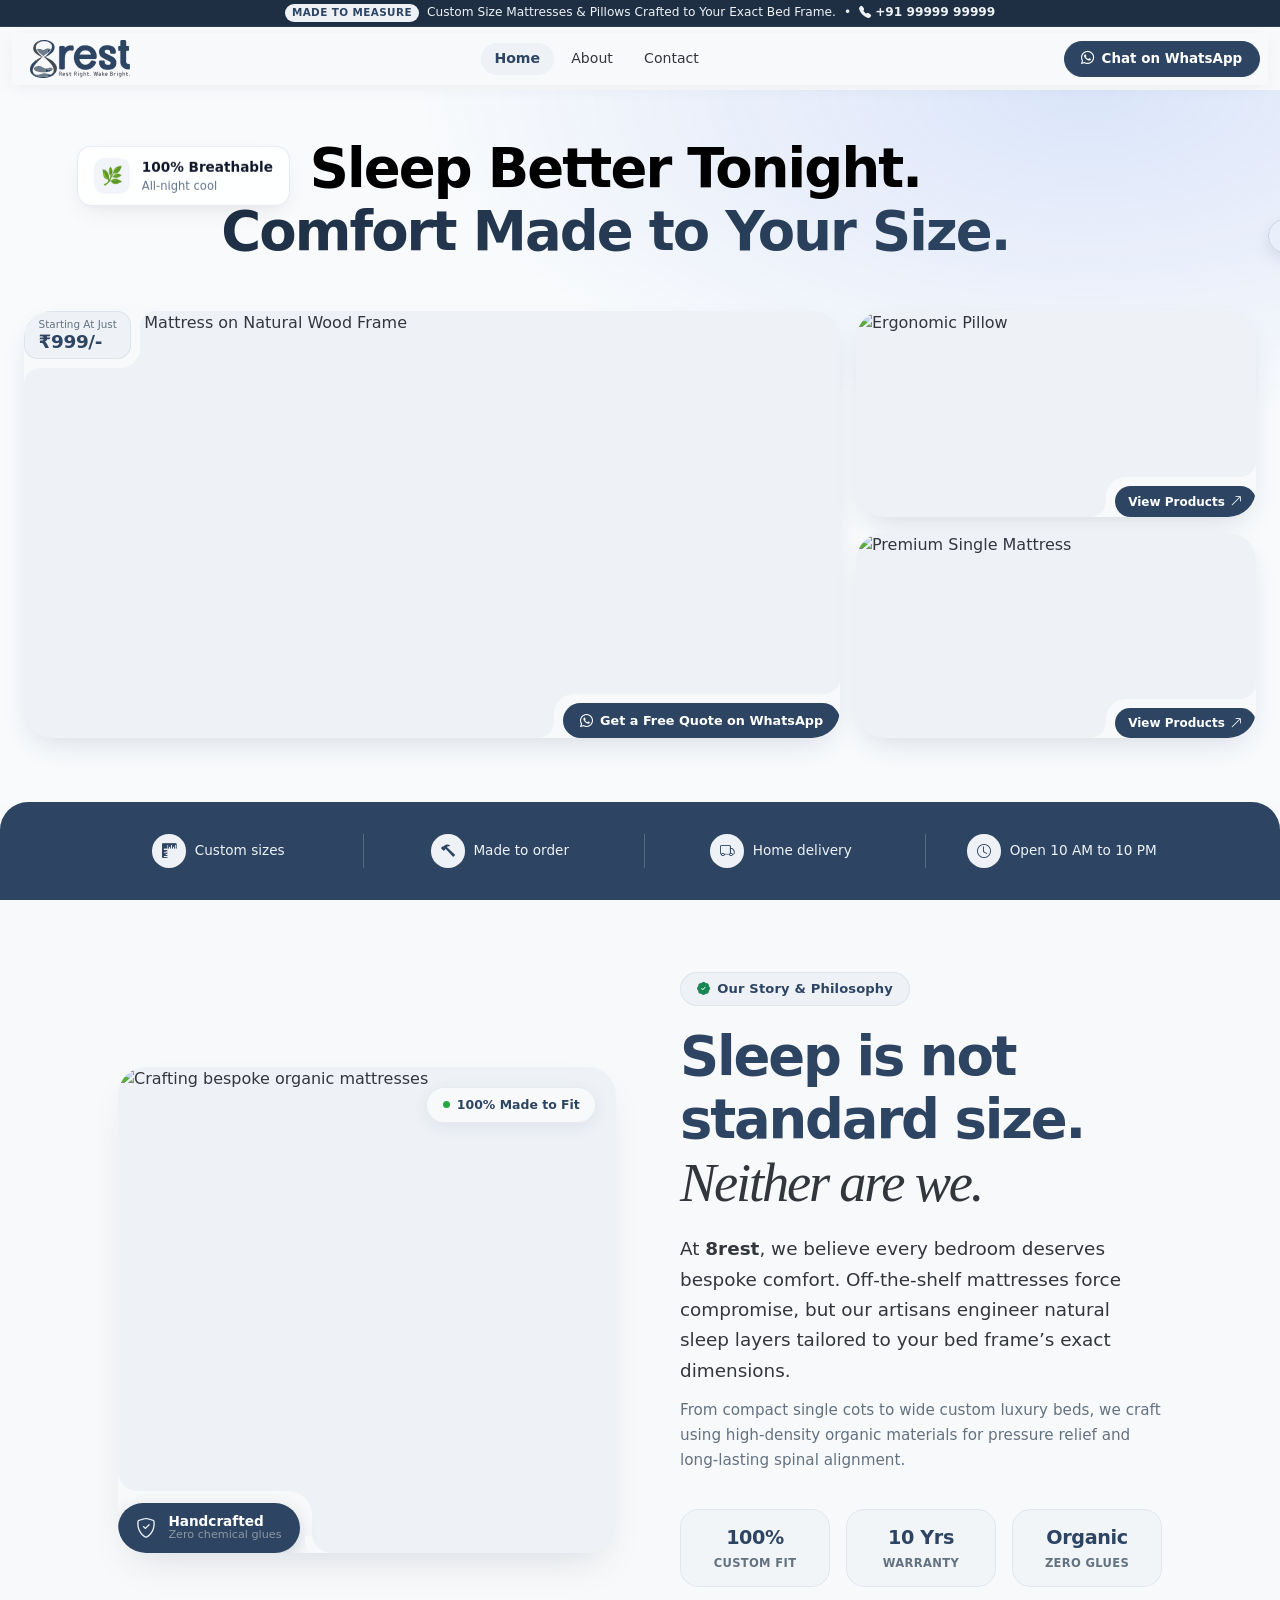
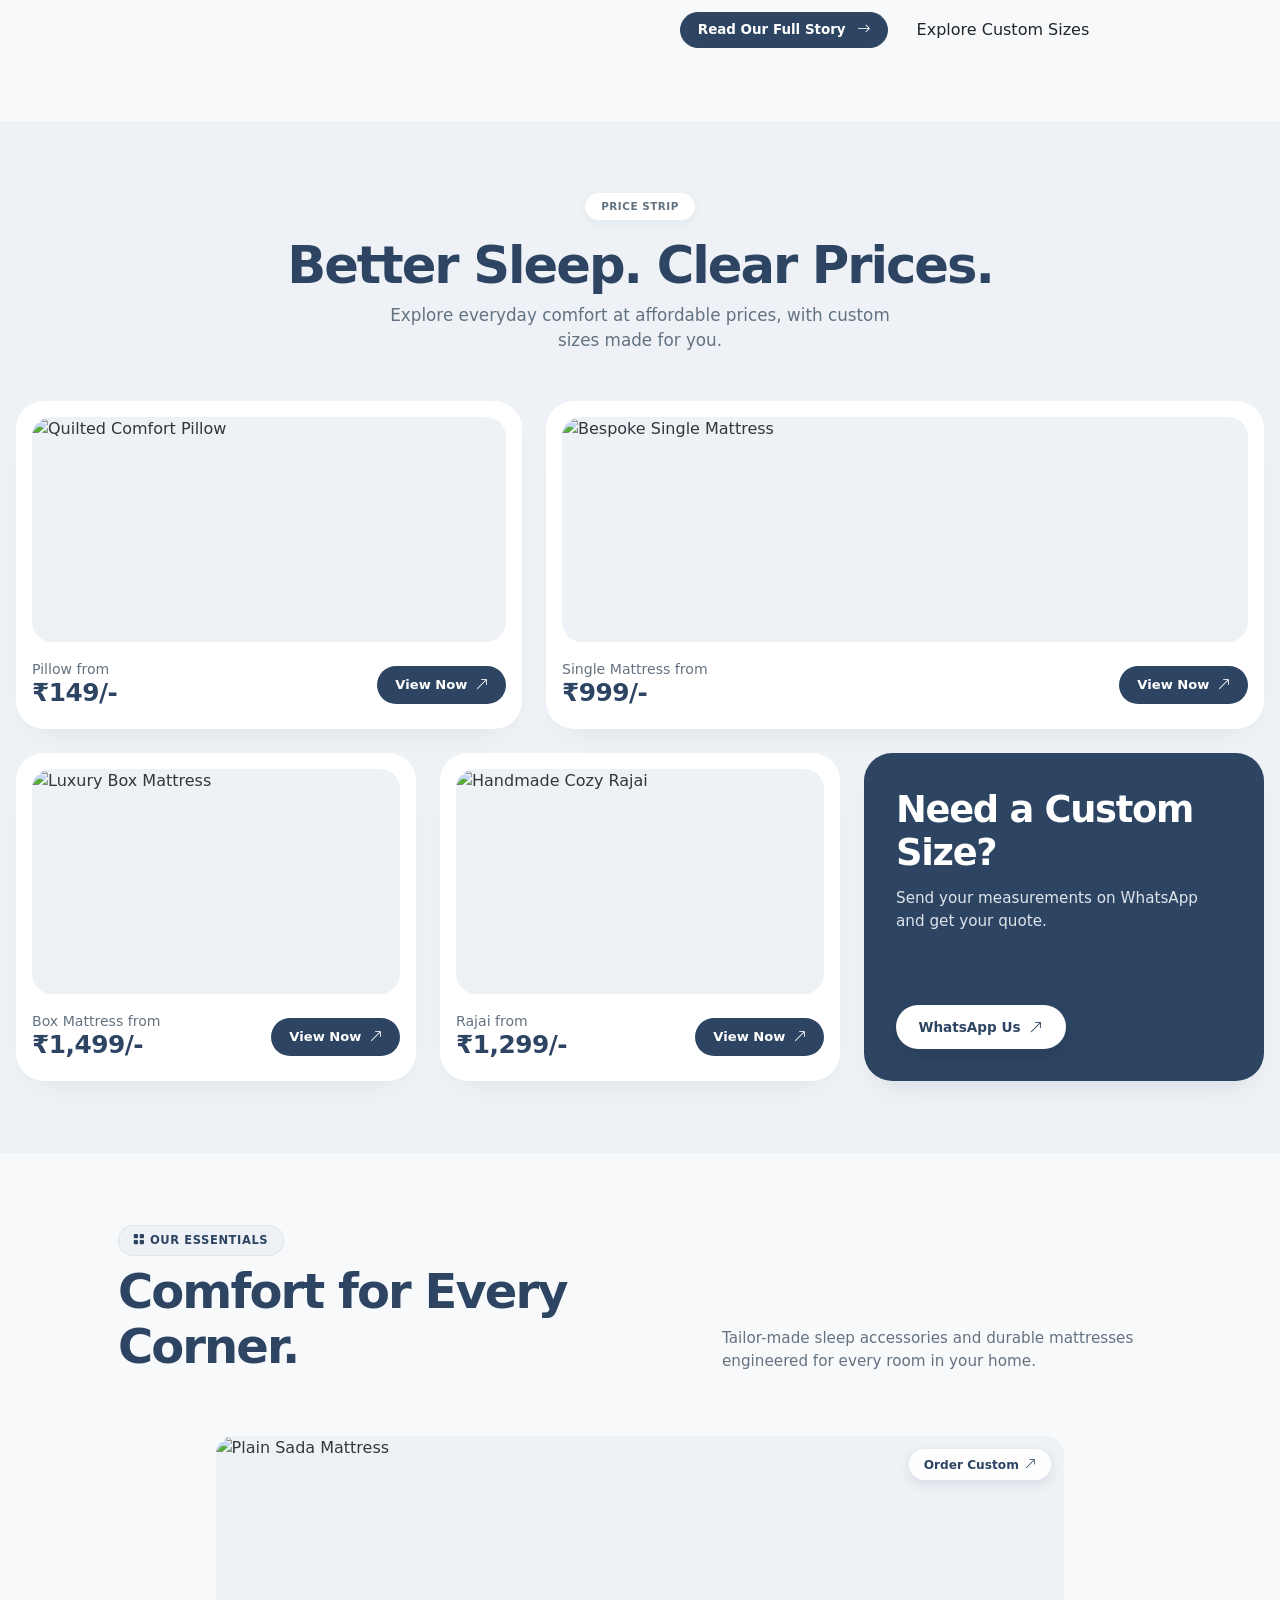
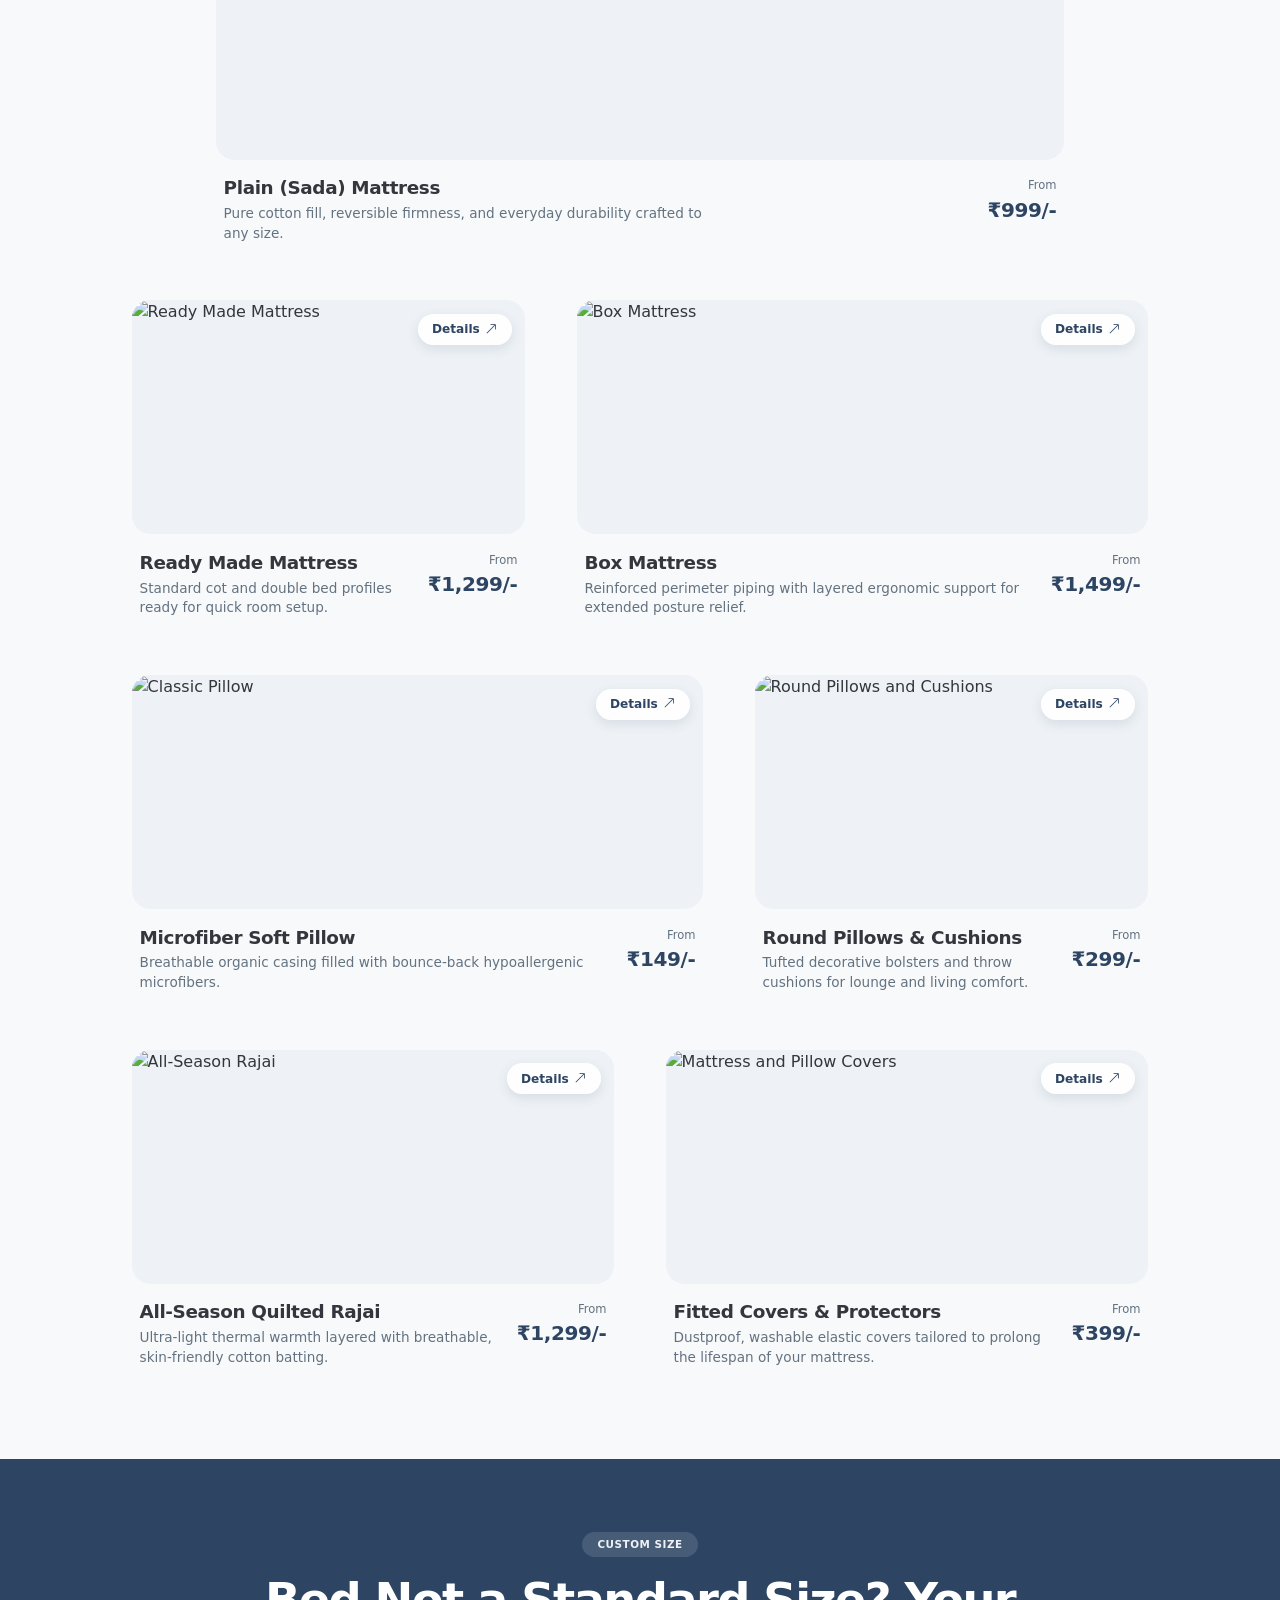
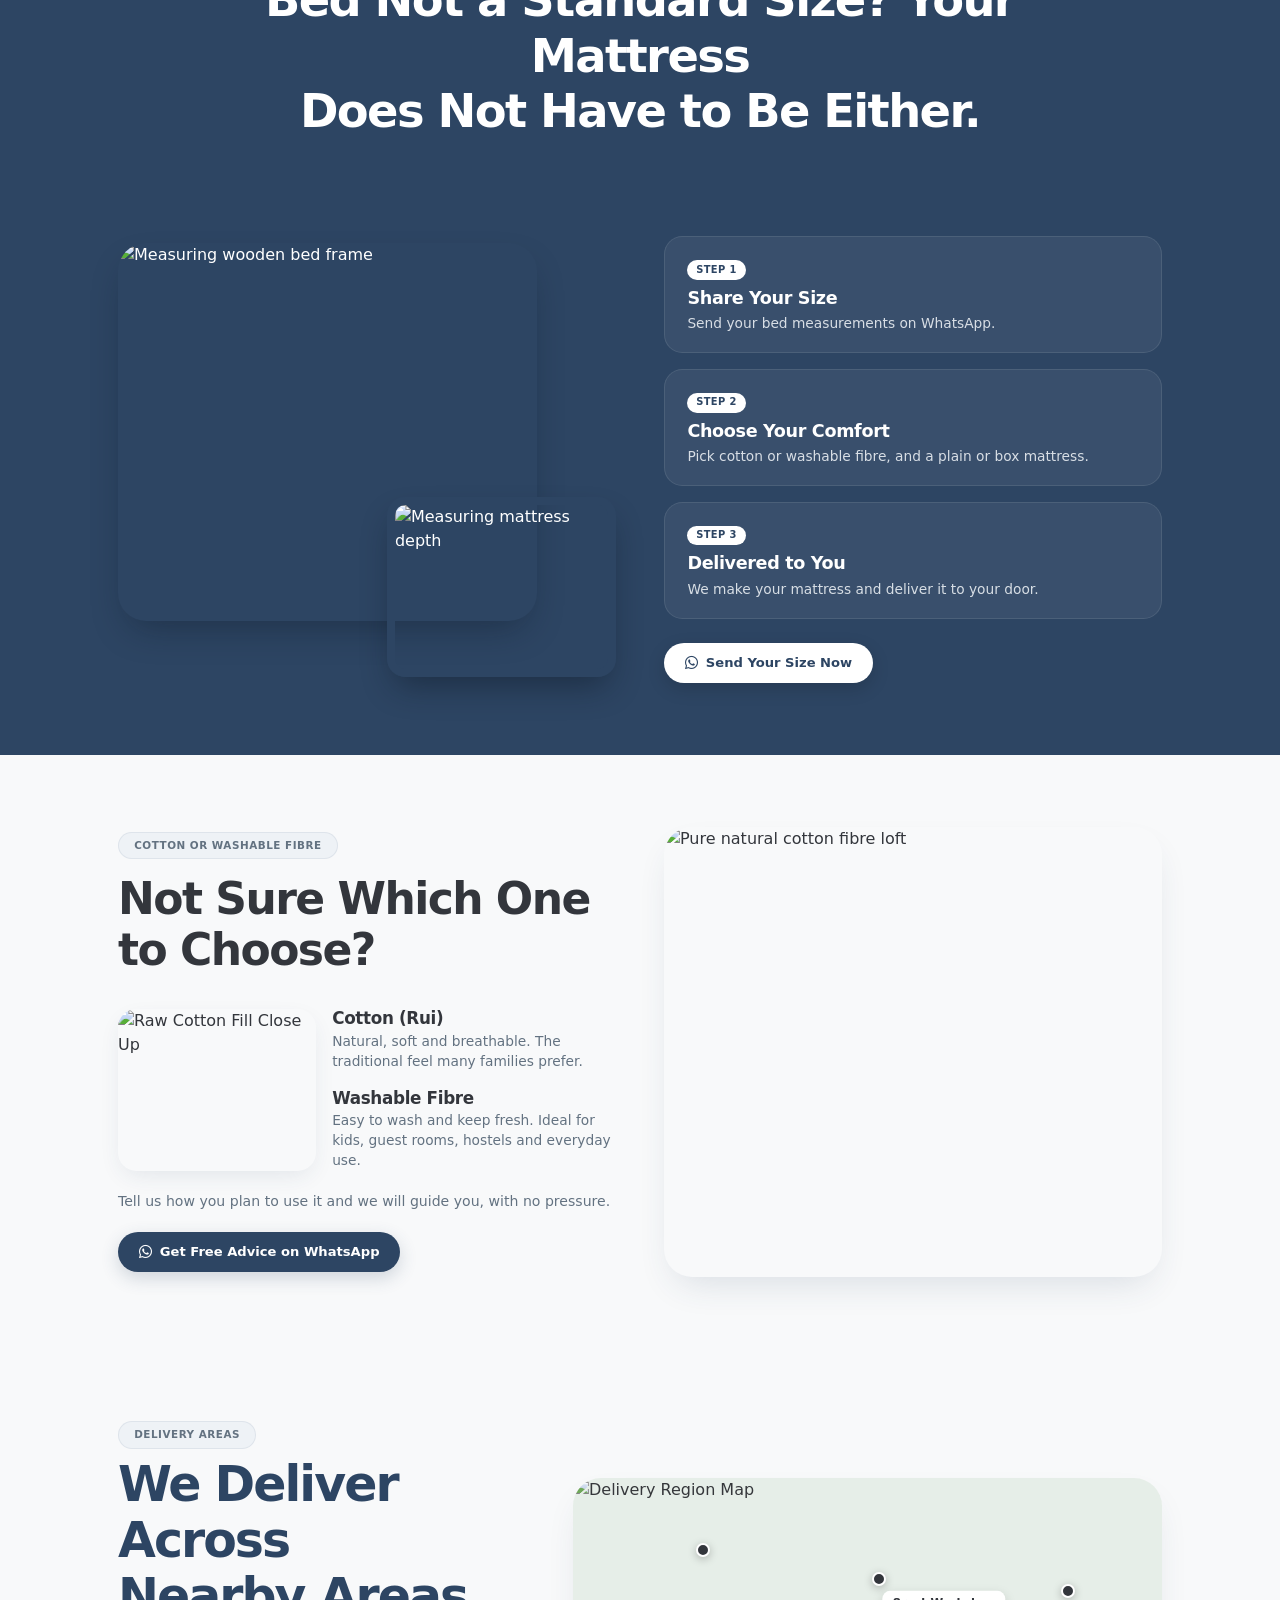
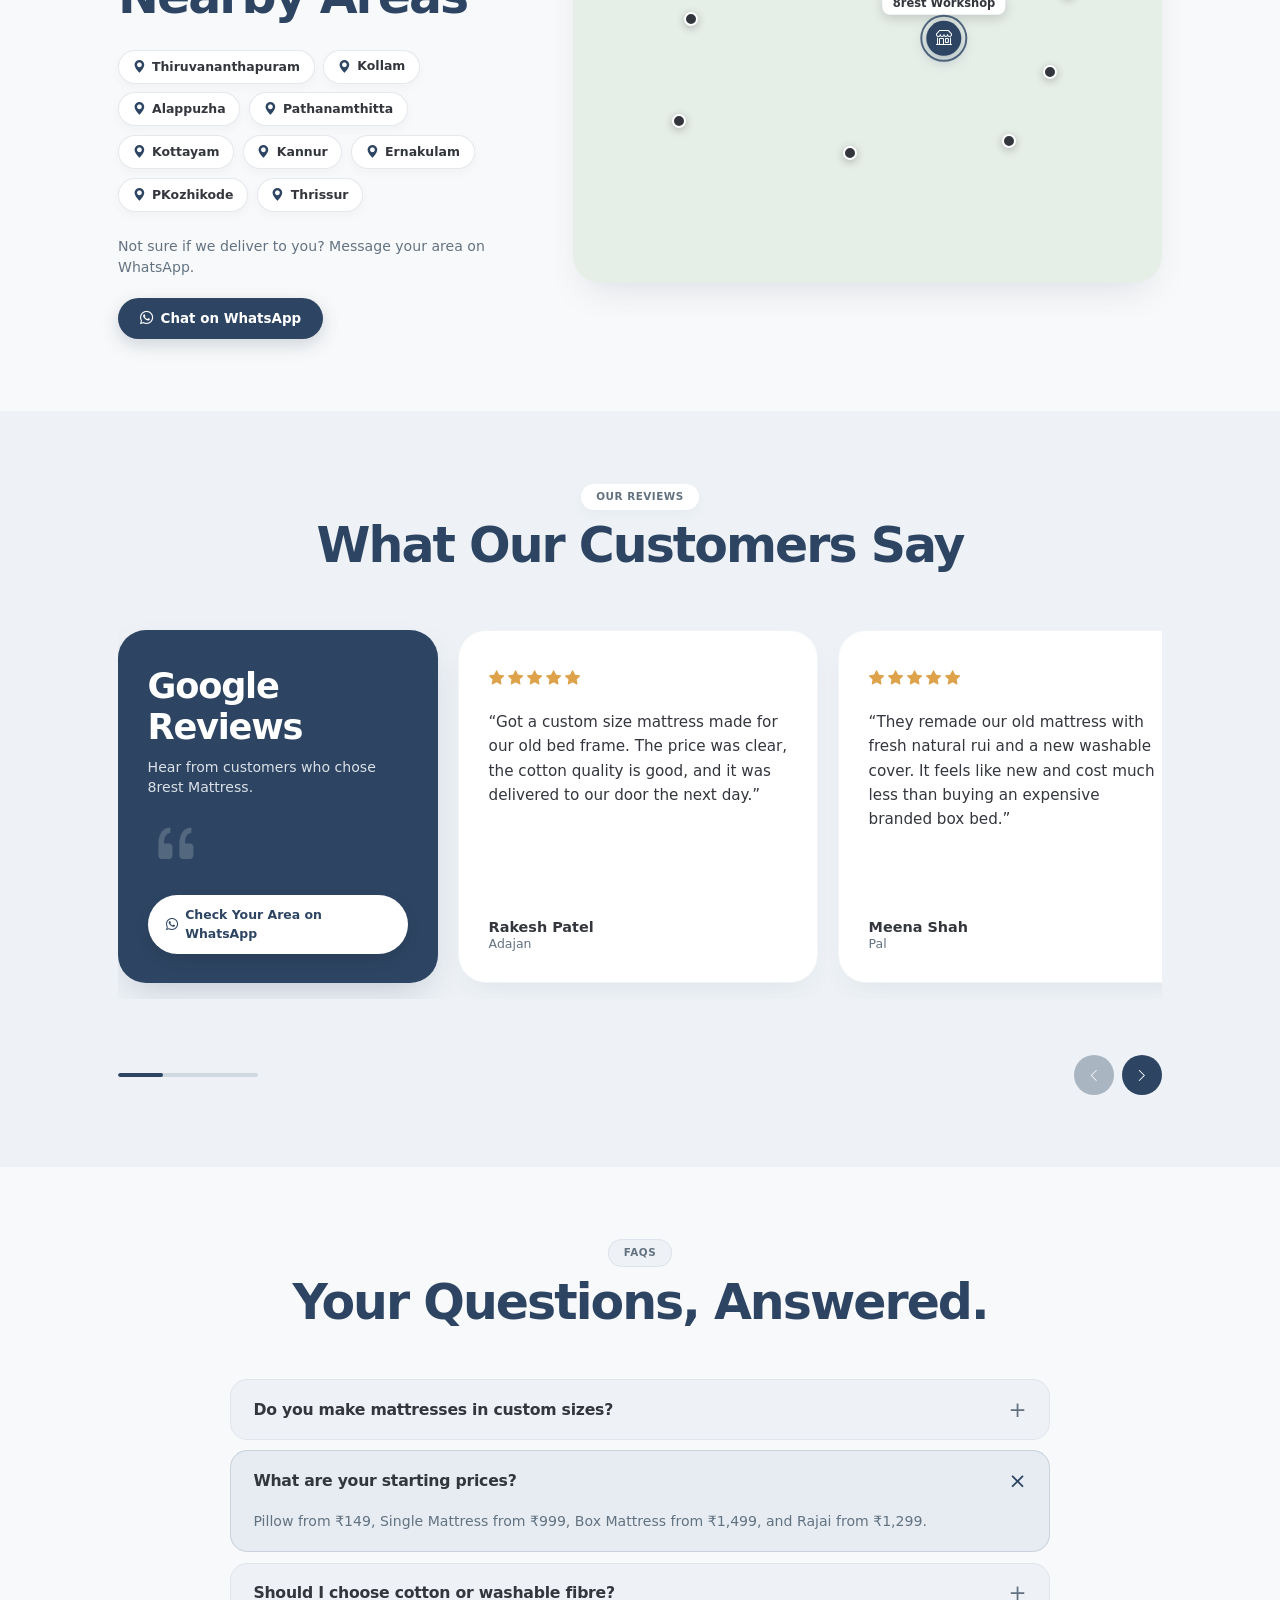
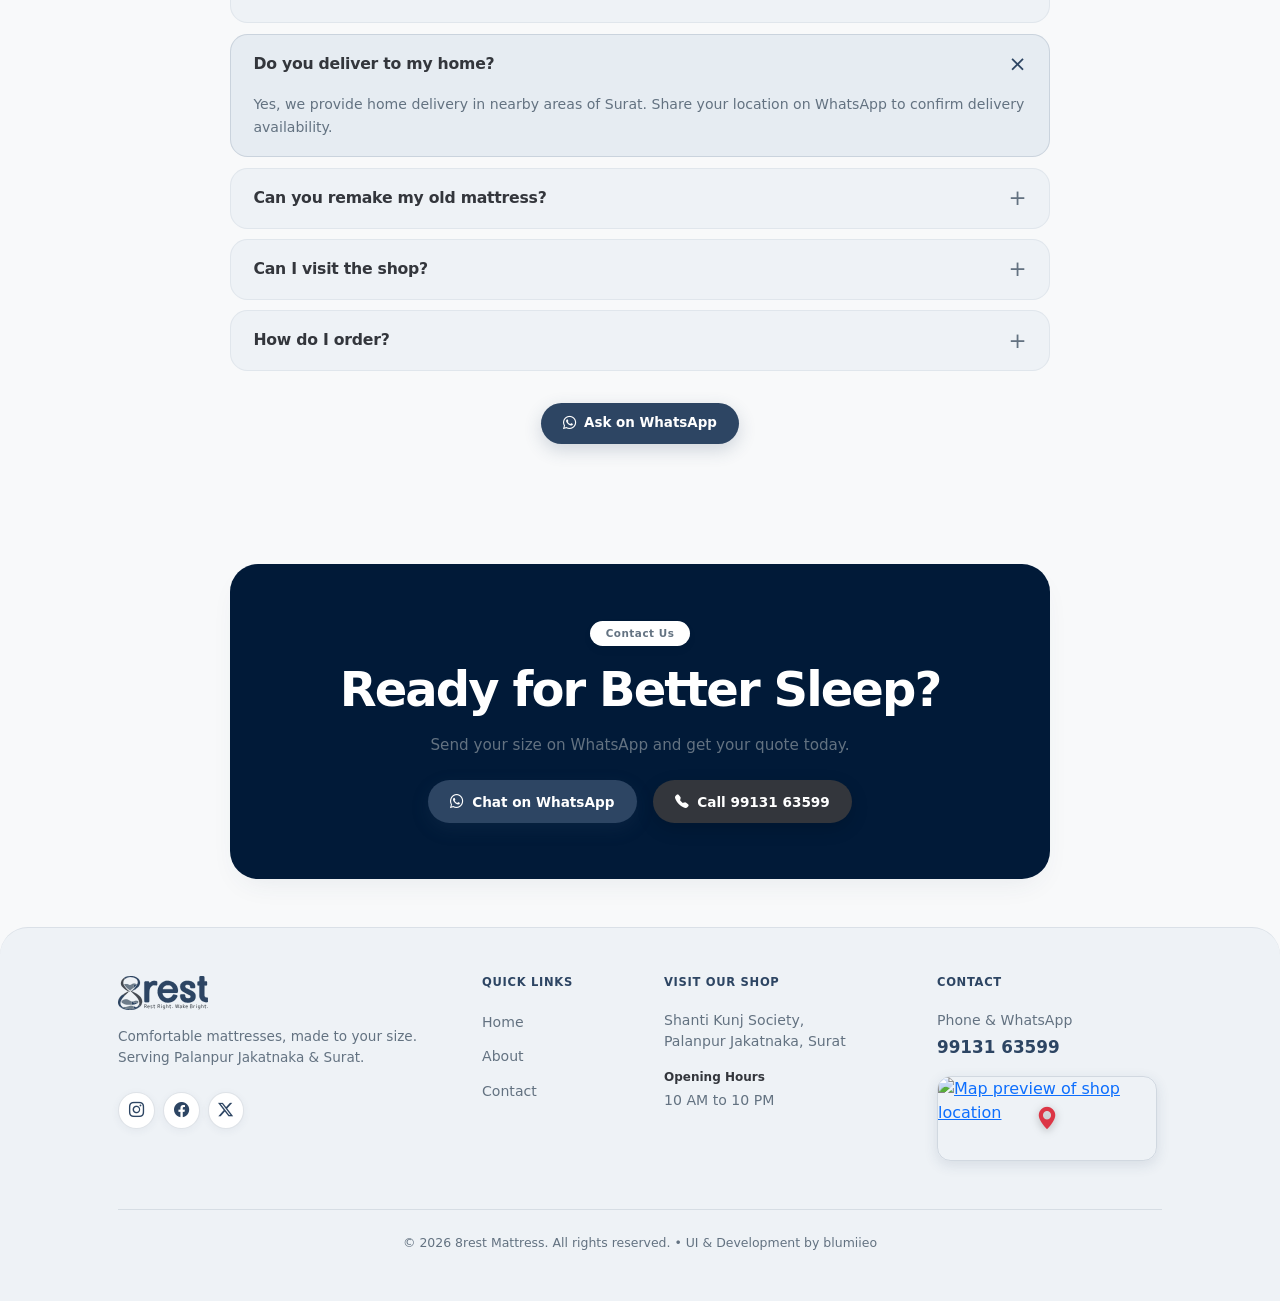
==== commit b685dd58: "Update index.html" ====
--- a/index.html
+++ b/index.html
@@ -115,9 +115,8 @@
       <div class="mobile-menu" id="mobileMenu" aria-hidden="true">
         <ul class="mobile-menu__list">
           <li><a href="#hero" class="mobile-nav-link">Home</a></li>
-          <li><a href="#products" class="mobile-nav-link">Products</a></li>
-          <li><a href="#custom-size" class="mobile-nav-link">Custom size</a></li>
-          <li><a href="#contact" class="mobile-nav-link">Contact</a></li>
+          <li><a href="#products" class="mobile-nav-link">About</a></li>
+          <li><a href="#custom-size" class="mobile-nav-link">Contact</a></li>
         </ul>
         <div class="mobile-menu__foot">
           <a class="btn-rest w-100 justify-content-center" href="https://wa.me/919999999999" target="_blank"
@@ -1304,4 +1303,4 @@
   </script>
 </body>
 
-</html>+</html>
--- a/assets/css/main.style.css
+++ b/assets/css/main.style.css
@@ -0,0 +1,2865 @@
+/* =========================================================
+   1. STYLE SHEET TOKENS & BASE
+   ========================================================= */
+
+/* BODY BASE START  */
+:root {
+  /* Brand Color Palette */
+  --c-primary:     #2D4563; /* primary slate blue */
+  --c-primary-deep:#1E2F44; /* dark hover / pressed */
+  --c-secondary:   #33363C; /* dark charcoal body / headings */
+  --c-third:       #637281; /* muted / secondary text & subtle borders */
+  --c-fourth:      #8D97A1; /* light slate accent / chips */
+
+  /* Harmonized Background & Neutral Accents */
+  --c-paper:       #F8F9FA; /* clean master background */
+  --c-surface:     #EEF2F6; /* light card / chip tint */
+  --c-tint:        #E2E7ED; /* soft contrast card surface */
+  --c-white:       #FFFFFF;
+
+  --font-base: "Inter", system-ui, -apple-system, sans-serif;
+
+  --radius-lg: 1.75rem;
+  --radius-md: 1.15rem;
+  --radius-pill: 999px;
+  --shadow-soft: 0 12px 30px -10px rgba(45, 69, 99, 0.18);
+  --ease: cubic-bezier(0.22, 1, 0.36, 1);
+}
+
+* {
+  box-sizing: border-box;
+}
+
+html,
+body {
+  margin: 0;
+  padding: 0;
+  font-family: var(--font-base);
+  color: var(--c-secondary);
+  background-color: var(--c-paper);
+  -webkit-font-smoothing: antialiased;
+  overflow-x: clip !important; /* Replaces overflow-x: hidden without breaking scroll listeners */
+  overflow-y: visible !important;
+  height: auto !important;
+  min-height: 100%;
+  scroll-behavior: smooth;
+}
+/* BODY BASE END */
+
+/* =========================================================
+   2. TOP PROMO BAR (Untouched content)
+   ========================================================= */
+.top-promo-bar {
+  position: relative;
+  z-index: 1035;
+  background-color: var(--c-primary-deep);
+  color: var(--c-surface);
+  font-size: 0.76rem;
+  padding: 0.28rem 1rem;
+  line-height: 1.3;
+  border-bottom: 1px solid rgba(255, 255, 255, 0.08);
+  flex-shrink: 0;
+}
+.top-promo-bar__tag {
+  background-color: var(--c-surface);
+  color: var(--c-primary);
+  font-weight: 700;
+  font-size: 0.65rem;
+  border-radius: var(--radius-pill);
+  padding: 0.12rem 0.45rem;
+  display: inline-block;
+  text-transform: uppercase;
+  letter-spacing: 0.04em;
+}
+.top-promo-bar__phone {
+  color: var(--c-surface);
+  font-weight: 600;
+  text-decoration: none;
+  transition: color 0.2s;
+}
+.top-promo-bar__phone:hover {
+  color: var(--c-white);
+}
+/* MOB RESPONSIVE */
+@media (max-width: 991.98px) {
+  .top-promo-bar__tag {
+    font-size: 0.2rem;
+    padding: 0.20rem 0.45rem;
+    line-height: 0;
+  }
+  .top-promo-bar {
+    font-size: 0.5rem;
+  }
+}
+/* =========================================================
+   3. NAVIGATION START (Floating Pill Header - Untouched logic)
+   ========================================================= */
+.site-header {
+  position: relative;
+  z-index: 1040;
+  padding: 0.35rem 0;
+  background: transparent;
+  flex-shrink: 0;
+}
+
+.nav-pill {
+  display: flex;
+  align-items: center;
+  justify-content: space-between;
+  gap: 1rem;
+  padding: 0.45rem 0.5rem 0.45rem 1.1rem;
+  background: rgba(248, 249, 250, 0.94);
+  -webkit-backdrop-filter: blur(14px) saturate(1.4);
+  backdrop-filter: blur(14px) saturate(1.4);
+  /* border: 1px solid rgba(45, 69, 99, 0.12); */
+  /* border-radius: var(--radius-pill); */
+  box-shadow: 0 4px 18px -4px rgba(45, 69, 99, 0.08);
+  max-width: 100%;
+  margin: 0 auto;
+  position: relative;
+  z-index: 1060;
+}
+
+.brand {
+  display: inline-flex;
+  align-items: center;
+  gap: 0.45rem;
+  color: var(--c-primary);
+  text-decoration: none;
+  font-weight: 700;
+  font-size: 1.25rem;
+  letter-spacing: -0.04em;
+}
+
+.brand__mark {
+  width: 100px;      /* Adjust the logo width as needed */
+  height: auto;     /* Maintains the 1123:421 proportions automatically */
+  display: block;
+  min-width: 100px;
+}
+
+.nav-links {
+  display: none;
+  align-items: center;
+  gap: 0.25rem;
+  margin: 0;
+  padding: 0;
+  list-style: none;
+}
+.nav-links__a {
+  display: block;
+  padding: 0.35rem 0.85rem;
+  border-radius: var(--radius-pill);
+  color: var(--c-secondary);
+  font-weight: 500;
+  font-size: 0.88rem;
+  text-decoration: none;
+  transition:
+    background-color 0.25s,
+    color 0.25s;
+}
+.nav-links__a:hover,
+.nav-links__a.is-active {
+  background: var(--c-surface);
+  color: var(--c-primary);
+  font-weight: 600;
+}
+
+.btn-rest {
+  background-color: var(--c-primary);
+  color: var(--c-white);
+  border: 1px solid var(--c-primary);
+  border-radius: var(--radius-pill);
+  padding: 0.42rem 1.05rem;
+  font-weight: 600;
+  font-size: 0.84rem;
+  display: inline-flex;
+  align-items: center;
+  gap: 0.45rem;
+  text-decoration: none;
+  transition: all 0.25s var(--ease);
+  white-space: nowrap;
+}
+.btn-rest:hover {
+  background-color: var(--c-primary-deep);
+  color: var(--c-white);
+  transform: translateY(-1px);
+  box-shadow: 0 4px 12px rgba(45, 69, 99, 0.2);
+}
+
+.nav-toggle {
+  display: flex;
+  flex-direction: column;
+  justify-content: center;
+  align-items: center;
+  width: 2.35rem;
+  height: 2.35rem;
+  border-radius: 50%;
+  background: var(--c-primary);
+  border: none;
+  cursor: pointer;
+  position: relative;
+  padding: 0;
+  z-index: 1070;
+  flex-shrink: 0;
+}
+.nav-toggle__bar {
+  width: 1.1rem;
+  height: 2px;
+  background: var(--c-white);
+  border-radius: 2px;
+  position: absolute;
+  transition:
+    transform 0.35s var(--ease),
+    opacity 0.2s;
+  pointer-events: none;
+}
+.nav-toggle__bar--1 {
+  transform: translateY(-5px);
+}
+.nav-toggle__bar--2 {
+  transform: translateY(0);
+      width: .9rem !important;
+}
+.nav-toggle__bar--3 {
+  transform: translateY(5px);
+}
+
+.nav-toggle[aria-expanded="true"] .nav-toggle__bar--1 {
+  transform: rotate(45deg);
+}
+.nav-toggle[aria-expanded="true"] .nav-toggle__bar--2 {
+  opacity: 0;
+}
+.nav-toggle[aria-expanded="true"] .nav-toggle__bar--3 {
+  transform: rotate(-45deg);
+}
+
+.mobile-menu {
+  position: fixed;
+  top: 0;
+  left: 0;
+  right: 0;
+  bottom: 0;
+  width: 100vw;
+  height: 100vh;
+  height: 100dvh;
+  z-index: 1050;
+  background: var(--c-primary);
+  display: flex;
+  flex-direction: column;
+  justify-content: space-between;
+  padding: 8.5rem 1.75rem 2.25rem;
+  visibility: hidden;
+  opacity: 0;
+  pointer-events: none;
+  clip-path: circle(0 at calc(100% - 2.5rem) 2.5rem);
+  transition:
+    clip-path 0.5s var(--ease),
+    opacity 0.3s ease,
+    visibility 0.5s;
+}
+.mobile-menu.is-open {
+  visibility: visible;
+  opacity: 1;
+  pointer-events: auto;
+  clip-path: circle(150% at calc(100% - 2.5rem) 2.5rem);
+}
+.mobile-menu__list {
+  list-style: none;
+  padding: 0;
+  margin: 0;
+}
+.mobile-menu__list li {
+  margin-bottom: 0.6rem;
+}
+.mobile-menu__list a {
+  color: var(--c-surface);
+  font-size: clamp(1.75rem, 6.5vw, 2.4rem);
+  font-weight: 700;
+  text-decoration: none;
+  letter-spacing: -0.03em;
+  display: inline-block;
+}
+.mobile-menu__list a:hover {
+  color: var(--c-white);
+}
+.mobile-menu__foot {
+  display: flex;
+  flex-direction: column;
+  gap: 0.85rem;
+}
+.mobile-menu__phone {
+  color: var(--c-surface);
+  text-align: center;
+  text-decoration: none;
+  font-size: 1.05rem;
+  font-weight: 500;
+}
+
+@media (min-width: 992px) {
+  .nav-links {
+    display: flex;
+  }
+  .nav-toggle,
+  .mobile-menu {
+    display: none !important;
+  }
+}
+
+@media only screen and (max-width: 991.98px) {
+.nav-pill {
+    border-radius: var(--radius-pill);
+    border: 1px solid rgba(45, 69, 99, 0.12);
+}
+.brand__mark {
+    width: 60px;
+    min-width: 60px;
+}
+}
+
+/* HOME HERO SECTION START */
+/* DESKTOP 100DVH FIT (Laptops, MacBooks & Monitors) */
+@media (min-width: 992px) {
+  html,
+  body {
+    height: 100vh;
+    height: 100dvh;
+    overflow-y: hidden; /* Zero vertical scroll on desktop screens */
+  }
+
+  .app-wrapper {
+    height: 100vh;
+    height: 100dvh;
+    display: flex;
+    flex-direction: column;
+    justify-content: space-between;
+  }
+
+  .hero-content-area {
+    flex: 1 1 auto;
+    min-height: 0; /* Critical flex trick to prevent vertical child overflow */
+    display: flex;
+    flex-direction: column;
+    justify-content: center;
+    padding-top: 3rem;
+    padding-bottom: 5rem;
+    background: radial-gradient(60rem 30rem at 85% 0%, rgba(37, 99, 235, 0.14) 0%, transparent 70%), #f8fafc;
+  }
+}
+
+/* MOBILE / TABLET NATURAL SCROLL */
+@media (max-width: 991.98px) {
+  .app-wrapper {
+    min-height: 100vh;
+        display: flex;
+        flex-direction: column;
+        justify-content: space-between;
+  }
+  .hero-content-area {
+    flex: 1 0 auto;
+    padding: 1.25rem 0 1.5rem;
+  }
+}
+
+body.menu-open {
+  overflow: hidden;
+  touch-action: none;
+}
+
+/* Accessibility Skip Link */
+.skip-link {
+  position: fixed;
+  top: 0.5rem;
+  left: 0.5rem;
+  z-index: 2100;
+  padding: 0.5rem 1rem;
+  background: var(--c-primary);
+  color: var(--c-white);
+  border-radius: var(--radius-pill);
+  transform: translateY(-200%);
+  transition: transform 0.25s var(--ease);
+  text-decoration: none;
+  font-weight: 600;
+}
+.skip-link:focus {
+  transform: translateY(0);
+  color: var(--c-white);
+}
+
+/* =========================================================
+   4. HERO TITLE & ANIMATED ICON BADGE RIGHT
+   ========================================================= */
+.hero-title-container {
+  max-width: 900px;
+  margin: 0 auto 3rem;
+  flex-shrink: 0;
+}
+
+.hero-main-title {
+  font-size: clamp(2rem, 4vw + 1rem, 3.4rem);
+  font-weight: 800;
+  line-height: 1.15;
+  letter-spacing: -0.035em;
+  color: #000;
+  margin: 0;
+}
+
+.highlight-text {
+    color: #1e3a5f;
+    background: linear-gradient(135deg, var(--c-primary-deep, #1E2F44) 0%, var(--c-primary, #2D4563) 100%);
+    -webkit-background-clip: text;
+    -webkit-text-fill-color: transparent;
+}
+
+.hero-title-icon-badge {
+  display: inline-flex;
+  align-items: center;
+  justify-content: center;
+  position: relative;
+  width: clamp(2rem, 2.6vw, 2.75rem);
+  height: clamp(2rem, 2.6vw, 2.75rem);
+  border-radius: 50%;
+  border: 1.5px solid rgba(45, 69, 99, 0.15);
+  color: var(--c-primary);
+  font-size: clamp(1rem, 1.4vw, 1.3rem);
+  box-shadow: 0 6px 18px -4px rgba(45, 69, 99, 0.22);
+  vertical-align: middle;
+  cursor: pointer;
+  animation: gentleFloatRotate 4.5s ease-in-out infinite;
+  transition: transform 0.3s;
+  flex-shrink: 0;
+}
+.hero-title-icon-badge:hover {
+  transform: scale(1.1);
+}
+
+.badge-beacon {
+  position: absolute;
+  top: 2px;
+  right: 2px;
+  width: 8px;
+  height: 8px;
+  border-radius: 50%;
+  background: #E58235;
+  box-shadow: 0 0 0 0 rgba(229, 130, 53, 0.6);
+  animation: beaconPulse 2s infinite;
+}
+
+@keyframes gentleFloatRotate {
+  0%,
+  100% {
+    transform: translateY(0) rotate(0deg);
+  }
+  50% {
+    transform: translateY(-5px) rotate(5deg);
+  }
+}
+
+@keyframes beaconPulse {
+  0% {
+    box-shadow: 0 0 0 0 rgba(229, 130, 53, 0.7);
+  }
+  70% {
+    box-shadow: 0 0 0 6px rgba(229, 130, 53, 0);
+  }
+  100% {
+    box-shadow: 0 0 0 0 rgba(229, 130, 53, 0);
+  }
+}
+
+@media only screen and (min-width: 992px) {
+  .hero-title-icon-badge {
+left:29%;
+top: 35px;
+  }
+}
+/* Floating Badges on Left Sides */
+.floating-badge {
+  position: absolute;
+  top: 11rem;
+  transform: translateY(-50%);
+  background: rgba(255, 255, 255, 0.85);
+  backdrop-filter: blur(12px);
+  -webkit-backdrop-filter: blur(12px);
+  border: 1px solid rgba(226, 232, 240, 0.9);
+  box-shadow: 0 10px 25px -5px rgba(0, 0, 0, 0.07), 0 8px 10px -6px rgba(0, 0, 0, 0.04);
+  padding: 0.65rem 1rem;
+  border-radius: 14px;
+  align-items: center;
+  gap: 0.75rem;
+  z-index: 2;
+  transition: transform 0.3s ease;
+}
+
+.floating-badge:hover {
+  transform: translateY(calc(-50% - 4px));
+}
+
+.badge-left {
+  left: 0;
+  animation: float-gentle 4s ease-in-out infinite;
+}
+
+.badge-right {
+  left: 6%;
+  animation: float-gentle 4s ease-in-out infinite 2s; /* offset phase */
+}
+
+.badge-icon {
+  width: 36px;
+  height: 36px;
+  border-radius: 10px;
+  background: #f1f5f9;
+  display: flex;
+  align-items: center;
+  justify-content: center;
+  font-size: 1.1rem;
+}
+
+.badge-text {
+  text-align: left;
+  display: flex;
+  flex-direction: column;
+}
+
+.badge-text strong {
+  font-size: 0.85rem;
+  color: #0f172a;
+}
+
+.badge-text span {
+  font-size: 0.72rem;
+  color: #64748b;
+}
+
+/* Floating Keyframes */
+@keyframes float-gentle {
+  0%, 100% {
+    transform: translateY(-50%);
+  }
+  50% {
+    transform: translateY(calc(-50% - 8px));
+  }
+}
+
+@media (max-width: 991.98px) {
+  .floating-badge  {
+    display: none !important;
+  }
+}
+
+/* =========================================================
+   5. HERO IMAGE GRID & INVERTED CURVED NOTCH CUTOUTS
+   ========================================================= */
+.hero-grid {
+  width: 100%;
+  max-width: 100%;
+  margin: 0 auto;
+}
+
+@media (min-width: 992px) {
+  .hero-grid {
+    flex: 1 1 auto;
+    min-height: 0;
+    display: flex;
+    flex-direction: column;
+  }
+  .hero-grid > .row {
+    flex: 1 1 auto;
+    min-height: 0;
+  }
+  .hero-col-main,
+  .hero-col-sub {
+    height: 100%;
+    display: flex;
+    flex-direction: column;
+  }
+  .grid-box--main {
+    flex: 1 1 auto;
+    height: 100%;
+    min-height: 240px;
+  }
+  .grid-box--sub {
+    flex: 1 1 0;
+    min-height: 110px;
+  }
+}
+
+.grid-box {
+  position: relative;
+  overflow: hidden;
+  border-radius: var(--radius-lg);
+  background-color: var(--c-surface);
+  box-shadow: var(--shadow-soft);
+}
+
+.grid-box__img {
+  width: 100%;
+  height: 100%;
+  object-fit: cover;
+  display: block;
+  transition: transform 0.6s var(--ease);
+}
+.grid-box:hover .grid-box__img {
+  transform: scale(1.025);
+}
+
+/* INVERTED NOTCH CORNERS (Exact concave cutouts) */
+.corner-notch--top-left {
+  position: absolute;
+  top: 0;
+  left: 0;
+  background: var(--c-paper);
+  padding: 0 0.55rem 0.55rem 0;
+  border-bottom-right-radius: 1.25rem;
+  z-index: 10;
+}
+.corner-notch--top-left::before {
+  content: "";
+  position: absolute;
+  top: 0;
+  right: -16px;
+  width: 16px;
+  height: 16px;
+  background: transparent;
+  border-top-left-radius: 16px;
+  box-shadow: -4px -5px 0 2px var(--c-paper);
+  pointer-events: none;
+}
+.corner-notch--top-left::after {
+  content: "";
+  position: absolute;
+  bottom: -16px;
+  left: 0;
+  width: 16px;
+  height: 16px;
+  background: transparent;
+  border-top-left-radius: 16px;
+  box-shadow: -4px -5px 0 2px var(--c-paper);
+  pointer-events: none;
+}
+
+.corner-notch--bottom-right {
+  position: absolute;
+  bottom: 0;
+  right: 0;
+  background: var(--c-paper);
+  padding: 0.55rem 0 0 0.55rem;
+  border-top-left-radius: 1.25rem;
+  z-index: 10;
+}
+.corner-notch--bottom-right::before {
+  content: "";
+  position: absolute;
+  top: -16px;
+  right: 0;
+  width: 16px;
+  height: 16px;
+  background: transparent;
+  border-bottom-right-radius: 16px;
+  box-shadow: 5px 3px 0 2px var(--c-paper);
+  pointer-events: none;
+}
+.corner-notch--bottom-right::after {
+  content: "";
+  position: absolute;
+  bottom: 0;
+  left: -16px;
+  width: 16px;
+  height: 16px;
+  background: transparent;
+  border-bottom-right-radius: 16px;
+  box-shadow: 5px 3px 0 2px var(--c-paper);
+  pointer-events: none;
+}
+
+.price-pill-card {
+  background: var(--c-surface);
+  padding: 0.4rem 0.85rem;
+  border-radius: 0.85rem;
+  line-height: 1.15;
+  display: inline-block;
+  border: 1px solid rgba(45, 69, 99, 0.08);
+}
+.price-pill-card__label {
+  display: block;
+  font-size: 0.65rem;
+  font-weight: 500;
+  color: var(--c-third);
+}
+.price-pill-card__value {
+  display: block;
+  font-size: 1.15rem;
+  font-weight: 800;
+  color: var(--c-primary);
+  letter-spacing: -0.02em;
+}
+
+.btn-notch-wa {
+  background-color: var(--c-primary);
+  color: var(--c-white);
+  padding: 0.5rem 1.05rem;
+  font-size: 0.8rem;
+  font-weight: 600;
+  border-radius: var(--radius-pill);
+  display: inline-flex;
+  align-items: center;
+  gap: 0.45rem;
+  text-decoration: none;
+  transition:
+    background-color 0.25s,
+    transform 0.25s;
+  white-space: nowrap;
+}
+.btn-notch-wa:hover {
+  background-color: var(--c-primary-deep);
+  color: var(--c-white);
+  transform: translateY(-1px);
+}
+
+.btn-notch-product {
+  background-color: var(--c-primary);
+  color: var(--c-white);
+  padding: 0.4rem 0.85rem;
+  font-size: 0.75rem;
+  font-weight: 600;
+  border-radius: var(--radius-pill);
+  display: inline-flex;
+  align-items: center;
+  gap: 0.35rem;
+  text-decoration: none;
+  transition:
+    background-color 0.25s,
+    transform 0.25s;
+  white-space: nowrap;
+}
+.btn-notch-product:hover {
+  background-color: var(--c-primary-deep);
+  color: var(--c-white);
+  transform: translateY(-1px);
+}
+
+/* =========================================================
+   6. TRUST STRIP (Bottom Pinning)
+   ========================================================= */
+.trust-strip {
+  background: var(--c-primary);
+  color: var(--c-surface);
+  border-radius: var(--radius-lg) var(--radius-lg) 0 0;
+  flex-shrink: 0;
+  position: relative;
+  z-index: 20;
+}
+.trust-strip__list {
+  display: grid;
+  grid-template-columns: repeat(2, 1fr);
+  gap: 0.5rem 0.5rem;
+  margin: 0;
+  padding: 0.75rem 0;
+  list-style: none;
+}
+.trust-strip__item {
+  display: flex;
+  flex-direction: column;
+  align-items: center;
+  gap: 0.25rem;
+  font-size: 0.75rem;
+  line-height: 1.15;
+  text-align: center;
+}
+.trust-strip__icon {
+  display: grid;
+  place-items: center;
+  width: 1.85rem;
+  height: 1.85rem;
+  border-radius: 50%;
+  background: var(--c-surface);
+  color: var(--c-primary);
+  font-size: 0.9rem;
+}
+
+@media (min-width: 768px) {
+  .trust-strip__list {
+    grid-template-columns: repeat(4, 1fr);
+    padding: 2rem 0;
+  }
+  .trust-strip__item {
+    flex-direction: row;
+    justify-content: center;
+    gap: 0.55rem;
+    font-size: 0.85rem;
+  }
+  .trust-strip__icon {
+    width: 2.1rem;
+    height: 2.1rem;
+  }
+  .trust-strip__item + .trust-strip__item {
+    border-left: 1px solid rgba(238, 242, 246, 0.22);
+  }
+}
+
+/* Mobile screens (<992px) */
+@media (max-width: 991.98px) {
+  .grid-box--main {
+    height: 20rem;
+  }
+  .grid-box--sub {
+    height: 11.5rem;
+  }
+  .trust-strip {
+    margin-top: 1.5rem;
+  }
+}
+
+@media (max-width: 575.98px) {
+  .site-header {
+    padding: 0.25rem 0;
+  }
+  .nav-pill {
+    padding: 0.3rem 0.5rem 0.3rem 0.85rem;
+  }
+  .brand {
+    font-size: 1.15rem;
+  }
+  .hero-title-container {
+    margin-bottom: 0.9rem;
+  }
+  .hero-main-title {
+    font-size: clamp(1.4rem, 5.8vw, 1.85rem);
+  }
+  .grid-box--main {
+    height: 17rem;
+  }
+  .grid-box--sub {
+    height: 10.5rem;
+  }
+  .corner-notch--top-left,
+  .corner-notch--bottom-right {
+    padding: 0.4rem;
+  }
+  .price-pill-card {
+    padding: 0.35rem 0.65rem;
+  }
+  .price-pill-card__value {
+    font-size: 1.05rem;
+  }
+  .btn-notch-wa {
+    padding: 0.4rem 0.8rem;
+    font-size: 0.74rem;
+  }
+  .btn-notch-product {
+    padding: 0.35rem 0.75rem;
+    font-size: 0.72rem;
+  }
+  .trust-strip {
+    margin-top: 1.25rem;
+  }
+}
+
+/* Motion reduction */
+@media (prefers-reduced-motion: reduce) {
+  *,
+  *::before,
+  *::after {
+    animation: none !important;
+    transition-duration: 0.01ms !important;
+  }
+}
+/* HOME HERO SECTION END */
+
+/* HOME SECTION 1 START */
+.about-section {
+  background-color: var(--c-paper, #F8F9FA);
+  position: relative;
+  overflow: hidden;
+}
+
+/* Eyebrow Kicker */
+.about-kicker {
+  display: inline-flex;
+  align-items: center;
+  gap: 0.45rem;
+  padding: 0.4rem 1rem;
+  background-color: var(--c-surface, #EEF2F6);
+  color: var(--c-primary, #2D4563);
+  font-size: 0.82rem;
+  font-weight: 600;
+  border-radius: var(--radius-pill, 999px);
+  margin-bottom: 1.25rem;
+  letter-spacing: 0.01em;
+  border: 1px solid rgba(45, 69, 99, 0.08);
+}
+
+/* Main Heading with Serif Contrast */
+.about-heading {
+  color: var(--c-primary, #2D4563);
+  font-size: clamp(2.1rem, 1.2rem + 2.8vw, 3.4rem);
+  font-weight: 800;
+  line-height: 1.15;
+  letter-spacing: -0.04em;
+  margin-bottom: 1.25rem;
+}
+
+.about-heading__serif {
+  font-family: Georgia, "Times New Roman", serif;
+  font-style: italic;
+  font-weight: 400;
+  color: var(--c-secondary, #33363C);
+}
+
+/* Bio Text */
+.about-lede {
+  font-size: clamp(1rem, 0.95rem + 0.3vw, 1.15rem);
+  line-height: 1.65;
+  color: var(--c-secondary, #33363C);
+  margin-bottom: 0.75rem;
+}
+
+.about-detail {
+  font-size: 0.95rem;
+  line-height: 1.65;
+  color: var(--c-third, #637281);
+  margin-bottom: 1.25rem;
+}
+
+/* 3 Mini Bento Metric Cards */
+.about-metric-card {
+  background: rgba(238, 242, 246, 0.6);
+  border: 1px solid rgba(45, 69, 99, 0.08);
+  border-radius: var(--radius-md, 1.25rem);
+  padding: 0.85rem 0.6rem;
+  text-align: center;
+  transition: transform 0.3s ease, background 0.3s ease;
+}
+
+.about-metric-card:hover {
+  transform: translateY(-2px);
+  background: var(--c-surface, #EEF2F6);
+}
+
+.about-metric-card__val {
+  display: block;
+  font-size: 1.2rem;
+  font-weight: 800;
+  color: var(--c-primary, #2D4563);
+  letter-spacing: -0.02em;
+}
+
+.about-metric-card__lbl {
+  display: block;
+  font-size: 0.72rem;
+  font-weight: 600;
+  color: var(--c-third, #637281);
+  text-transform: uppercase;
+  letter-spacing: 0.03em;
+  margin-top: 0.15rem;
+}
+
+/* =========================================================
+   IMAGE FRAME & BOTTOM-LEFT INVERTED NOTCH
+   ========================================================= */
+.about-media-box {
+  position: relative;
+  width: 100%;
+}
+
+.about-media-frame {
+  position: relative;
+  height: clamp(22rem, 54vh, 34rem);
+  border-radius: var(--radius-lg, 2rem);
+  overflow: hidden;
+  background-color: var(--c-surface, #EEF2F6);
+  box-shadow: 0 18px 40px -16px rgba(45, 69, 99, 0.18);
+}
+
+.about-media-frame__img {
+  width: 100%;
+  height: 100%;
+  object-fit: cover;
+  display: block;
+  transition: transform 0.6s cubic-bezier(0.22, 1, 0.36, 1);
+}
+
+.about-media-frame:hover .about-media-frame__img {
+  transform: scale(1.025);
+}
+
+/* Top-Right Floating Pill */
+.about-floating-pill {
+  position: absolute;
+  top: 1.25rem;
+  right: 1.25rem;
+  background: rgba(248, 249, 250, 0.94);
+  -webkit-backdrop-filter: blur(8px);
+  backdrop-filter: blur(8px);
+  color: var(--c-primary, #2D4563);
+  padding: 0.45rem 0.95rem;
+  border-radius: var(--radius-pill, 999px);
+  font-size: 0.78rem;
+  font-weight: 600;
+  display: inline-flex;
+  align-items: center;
+  gap: 0.45rem;
+  box-shadow: 0 4px 16px rgba(45, 69, 99, 0.08);
+  border: 1px solid rgba(45, 69, 99, 0.08);
+}
+
+.pill-dot {
+  width: 7px;
+  height: 7px;
+  border-radius: 50%;
+  background: #28a745;
+}
+
+/* Inverted Notch on the Bottom-Left */
+.notch--bottom-left {
+  position: absolute;
+  bottom: 0;
+  left: 0;
+  background: var(--c-paper, #F8F9FA);
+  padding: 0.75rem 0.75rem 0 0;
+  border-top-right-radius: 1.5rem;
+  z-index: 5;
+}
+
+/* Concave Curves on Bottom-Left */
+.notch--bottom-left::before {
+  content: "";
+  position: absolute;
+  top: -20px;
+  left: 0;
+  width: 20px;
+  height: 20px;
+  background: transparent;
+  border-bottom-left-radius: 20px;
+  box-shadow: -4px 6px 0 2px var(--c-paper, #F8F9FA);
+}
+
+.notch--bottom-left::after {
+  content: "";
+  position: absolute;
+  bottom: 0;
+  right: -20px;
+  width: 20px;
+  height: 20px;
+  background: transparent;
+  border-bottom-left-radius: 20px;
+  box-shadow: -4px 6px 0 3px var(--c-paper, #F8F9FA);
+}
+
+/* Tag Inside Bottom-Left Notch */
+.about-stat-tag {
+  background: var(--c-primary, #2D4563);
+  color: var(--c-white, #FFFFFF);
+  padding: 0.65rem 1.15rem;
+  border-radius: var(--radius-pill, 999px);
+  display: inline-flex;
+  align-items: center;
+  gap: 0.75rem;
+  box-shadow: 0 6px 18px rgba(45, 69, 99, 0.2);
+}
+
+.stat-tag__icon {
+  font-size: 1.25rem;
+  color: var(--c-surface, #EEF2F6);
+  display: flex;
+  align-items: center;
+}
+
+.stat-tag__title {
+  display: block;
+  font-size: 0.85rem;
+  font-weight: 700;
+  line-height: 1.15;
+}
+
+.stat-tag__desc {
+  display: block;
+  font-size: 0.7rem;
+  color: var(--c-fourth, #8D97A1);
+  line-height: 1.15;
+}
+
+/* Responsive adjustments */
+@media (max-width: 767.98px) {
+  .about-media-frame {
+    height: 19rem;
+  }
+  .about-stat-tag {
+    padding: 0.5rem 0.9rem;
+  }
+  .stat-tag__title {
+    font-size: 0.78rem;
+  }
+  .stat-tag__desc {
+    font-size: 0.65rem;
+  }
+}
+/* HOME SECTION 1 END */
+
+/* HOME SECTION 2 START */
+.pricing-section {
+  background-color: var(--c-surface, #EEF2F6); /* Soft cool grey-blue theme background */
+  overflow-x: hidden;
+}
+
+/* Kickers & Typography */
+.price-kicker {
+  display: inline-flex;
+  align-items: center;
+  justify-content: center;
+  padding: 0.35rem 1rem;
+  background-color: var(--c-white, #FFFFFF);
+  color: var(--c-third, #637281);
+  font-size: 0.65rem;
+  font-weight: 600;
+  border-radius: var(--radius-pill, 999px);
+  letter-spacing: 0.05em;
+  box-shadow: 0 4px 12px rgba(45, 69, 99, 0.05);
+}
+
+.pricing-title {
+  color: var(--c-primary, #2D4563);
+  font-size: clamp(2rem, 1.2rem + 2.5vw, 3.25rem);
+  font-weight: 700;
+  letter-spacing: -0.04em;
+  line-height: 1.15;
+}
+
+.pricing-subtitle {
+  font-size: clamp(0.9rem, 0.85rem + 0.25vw, 1.1rem);
+  color: var(--c-third, #637281);
+  max-width: 540px;
+  line-height: 1.5;
+}
+
+/* Cards Wrapper Grid */
+.pricing-grid {
+  width: 100%;
+}
+
+/* Base White Pricing Cards */
+.pricing-card {
+  background-color: var(--c-white, #FFFFFF);
+  border-radius: var(--radius-lg, 2rem);
+  padding: 1rem;
+  height: 100%;
+  display: flex;
+  flex-direction: column;
+  justify-content: space-between;
+  box-shadow: 0 16px 32px -20px rgba(45, 69, 99, 0.12);
+  transition: transform 0.4s var(--ease), box-shadow 0.4s var(--ease);
+}
+
+.pricing-card:hover {
+  transform: translateY(-4px);
+  box-shadow: 0 24px 44px -16px rgba(45, 69, 99, 0.2);
+}
+
+.pricing-card__img-wrapper {
+  width: 100%;
+  height: clamp(12rem, 25vh, 16.5rem);
+  border-radius: 1.25rem;
+  overflow: hidden;
+  background-color: var(--c-surface);
+  position: relative;
+}
+
+.pricing-card__img {
+  width: 100%;
+  height: 100%;
+  object-fit: cover;
+  display: block;
+  transition: transform 0.6s var(--ease);
+}
+
+.pricing-card:hover .pricing-card__img {
+  transform: scale(1.03);
+}
+
+/* Card Meta (Left side name & price) */
+.pricing-card__meta {
+  display: flex;
+  align-items: center;
+  justify-content: space-between;
+  padding-top: 1.15rem;
+  padding-bottom: 0.25rem;
+  gap: 0.5rem;
+}
+
+.meta-left {
+  display: flex;
+  flex-direction: column;
+  line-height: 1.25;
+}
+
+.meta-label {
+  font-size: 0.88rem;
+  color: var(--c-third, #637281);
+  font-weight: 500;
+}
+
+.meta-price {
+  font-size: clamp(1.35rem, 1.15rem + 0.5vw, 1.75rem);
+  font-weight: 800;
+  color: var(--c-primary, #2D4563);
+  letter-spacing: -0.02em;
+}
+
+/* Card CTA Pill Buttons */
+.btn-pricing {
+  background-color: var(--c-primary, #2D4563);
+  color: var(--c-white, #FFFFFF);
+  padding: 0.55rem 1.15rem;
+  font-size: 0.82rem;
+  font-weight: 600;
+  border-radius: var(--radius-pill, 999px);
+  display: inline-flex;
+  align-items: center;
+  gap: 0.45rem;
+  text-decoration: none;
+  white-space: nowrap;
+  transition: background-color 0.25s, transform 0.25s;
+}
+
+.btn-pricing:hover {
+  background-color: var(--c-primary-deep, #1E2F44);
+  color: var(--c-white, #FFFFFF);
+  transform: translateY(-2px);
+}
+
+/* Primary Dark Blue Custom CTA Card */
+.cta-card {
+  background-color: var(--c-primary, #2D4563);
+  color: var(--c-white, #FFFFFF);
+  border-radius: var(--radius-lg, 2rem);
+  padding: 2.25rem 2rem 2rem 2rem;
+  height: 100%;
+  display: flex;
+  flex-direction: column;
+  justify-content: space-between;
+  min-height: 20rem; /* Consistency with brother cards */
+  box-shadow: 0 16px 32px -20px rgba(45, 69, 99, 0.22);
+  transition: transform 0.4s var(--ease), box-shadow 0.4s var(--ease);
+}
+
+.cta-card:hover {
+  transform: translateY(-4px);
+  box-shadow: 0 24px 44px -16px rgba(45, 69, 99, 0.35);
+}
+
+.cta-card__content {
+  display: flex;
+  flex-direction: column;
+  gap: 0.85rem;
+}
+
+.cta-card__title {
+  font-size: clamp(1.8rem, 1.5rem + 1vw, 2.3rem);
+  font-weight: 700;
+  line-height: 1.15;
+  letter-spacing: -0.035em;
+  margin: 0;
+}
+
+.cta-card__desc {
+  font-size: 0.95rem;
+  line-height: 1.5;
+  color: var(--c-surface, #EEF2F6);
+  opacity: 0.92;
+  margin: 0;
+}
+
+.btn-cta-white {
+  background-color: var(--c-white, #FFFFFF);
+  color: var(--c-primary, #2D4563);
+  padding: 0.75rem 1.4rem;
+  font-size: 0.85rem;
+  font-weight: 600;
+  border-radius: var(--radius-pill, 999px);
+  display: inline-flex;
+  align-items: center;
+  justify-content: center;
+  gap: 0.55rem;
+  text-decoration: none;
+  align-self: flex-start;
+  transition: background-color 0.25s, transform 0.25s;
+  box-shadow: 0 6px 16px rgba(0, 0, 0, 0.1);
+}
+
+.btn-cta-white:hover {
+  background-color: var(--c-surface, #EEF2F6);
+  color: var(--c-primary, #2D4563);
+  transform: translateY(-2px);
+}
+
+/* =========================================================
+   RESPONSIVE DESIGN CORRECTIONS
+   ========================================================= */
+@media (max-width: 991.98px) {
+  .pricing-card__img-wrapper {
+    height: 14rem;
+  }
+  .cta-card {
+    min-height: auto;
+    padding: 2.25rem 2rem;
+    gap: 1.5rem;
+  }
+}
+
+@media (max-width: 575.98px) {
+  .pricing-card {
+    border-radius: 1.5rem;
+  }
+  .pricing-card__img-wrapper {
+    height: 11rem;
+    border-radius: 1rem;
+  }
+  .meta-price {
+    font-size: 1.25rem;
+  }
+  .btn-pricing {
+    padding: 0.45rem 0.95rem;
+    font-size: 0.75rem;
+  }
+  .cta-card {
+    border-radius: 1.5rem;
+    padding: 1.75rem 1.5rem;
+  }
+  .btn-cta-white {
+    width: 100%;
+  }
+}
+/* HOME SECTION 2 END */
+
+/* HOME SECTION 3 START */
+/* =========================================================
+   PRODUCT CATALOG SECTION STYLES
+   ========================================================= */
+.catalog-section {
+  background-color: var(--c-paper, #F8F9FA);
+  position: relative;
+  overflow: hidden;
+}
+
+/* Header Area */
+.catalog-kicker {
+  display: inline-flex;
+  align-items: center;
+  padding: 0.35rem 0.9rem;
+  background-color: var(--c-surface, #EEF2F6);
+  color: var(--c-primary, #2D4563);
+  font-size: 0.72rem;
+  font-weight: 700;
+  border-radius: var(--radius-pill, 999px);
+  letter-spacing: 0.05em;
+  border: 1px solid rgba(45, 69, 99, 0.08);
+}
+
+.catalog-title {
+  color: var(--c-primary, #2D4563);
+  font-size: clamp(2rem, 1.4rem + 2.2vw, 3rem);
+  font-weight: 800;
+  letter-spacing: -0.04em;
+  line-height: 1.15;
+  margin: 0;
+}
+
+.catalog-header-desc {
+  max-width: 440px;
+  font-size: 0.95rem;
+  color: var(--c-third, #637281);
+  line-height: 1.55;
+}
+
+@media only screen and (min-width: 992px) {
+.section-3 .px-lg-5{
+  padding-left: 6rem !important;
+  padding-right: 6rem !important;
+}
+}
+
+/* Base Catalog Card */
+.catalog-card {
+  background-color: var(--c-paper);
+  border-radius: var(--radius-lg, 1.75rem);
+  padding: 0.85rem;
+  height: 100%;
+  display: flex;
+  flex-direction: column;
+  justify-content: space-between;
+  /* border: 1px solid rgba(45, 69, 99, 0.06); */
+  /* box-shadow: 0 10px 24px -12px rgba(45, 69, 99, 0.08); */
+  transition: transform 0.35s var(--ease, ease), box-shadow 0.35s var(--ease, ease);
+}
+
+.catalog-card:hover {
+  transform: translateY(-4px);
+  box-shadow: 0 20px 36px -12px rgba(45, 69, 99, 0.16);
+}
+
+/* Card Media Frame */
+.catalog-card__media {
+  position: relative;
+  width: 100%;
+  height: clamp(13rem, 26vh, 18rem);
+  border-radius: var(--radius-md, 1.15rem);
+  overflow: hidden;
+  background-color: var(--c-surface, #EEF2F6);
+}
+
+/* Feature item extra height */
+.catalog-card--feature .catalog-card__media {
+  height: clamp(16rem, 36vh, 24rem);
+}
+
+.catalog-card__img {
+  width: 100%;
+  height: 100%;
+  object-fit: cover;
+  display: block;
+  transition: transform 0.6s var(--ease, ease);
+}
+
+.catalog-card:hover .catalog-card__img {
+  transform: scale(1.03);
+}
+
+/* Notch Button inside the image card */
+.btn-card-notch {
+  position: absolute;
+  top: 0.85rem;
+  right: 0.85rem;
+  background-color: rgba(255, 255, 255, 0.92);
+  -webkit-backdrop-filter: blur(8px);
+  backdrop-filter: blur(8px);
+  color: var(--c-primary, #2D4563);
+  padding: 0.4rem 0.9rem;
+  border-radius: var(--radius-pill, 999px);
+  font-size: 0.76rem;
+  font-weight: 700;
+  display: inline-flex;
+  align-items: center;
+  gap: 0.35rem;
+  text-decoration: none;
+  box-shadow: 0 4px 12px rgba(45, 69, 99, 0.12);
+  transition: background-color 0.25s, color 0.25s, transform 0.25s;
+}
+
+.btn-card-notch:hover {
+  background-color: var(--c-primary, #2D4563);
+  color: var(--c-white, #FFFFFF);
+  transform: translateY(-2px);
+}
+
+/* Card Information Body */
+.catalog-card__body {
+  display: flex;
+  align-items: flex-start;
+  justify-content: space-between;
+  gap: 1rem;
+  padding: 1.1rem 0.5rem 0.35rem;
+}
+
+.body-info {
+  flex: 1;
+}
+
+.product-name {
+  font-size: 1.15rem;
+  font-weight: 700;
+  color: var(--c-secondary, #33363C);
+  letter-spacing: -0.02em;
+  margin: 0 0 0.3rem;
+}
+
+.product-desc {
+  font-size: 0.85rem;
+  color: var(--c-third, #637281);
+  line-height: 1.45;
+  margin: 0;
+  max-width: 480px;
+}
+
+/* Pricing Tag */
+.body-pricing {
+  text-align: right;
+  flex-shrink: 0;
+}
+
+.price-prefix {
+  display: block;
+  font-size: 0.72rem;
+  color: var(--c-third, #637281);
+  font-weight: 500;
+}
+
+.price-val {
+  font-size: 1.25rem;
+  font-weight: 800;
+  color: var(--c-primary, #2D4563);
+  letter-spacing: -0.02em;
+}
+
+/* Responsive Rules */
+@media (max-width: 767.98px) {
+  .catalog-card {
+    border-radius: 1.4rem;
+    padding: 0.75rem;
+  }
+  .catalog-card__media {
+    height: 13rem;
+  }
+  .catalog-card--feature .catalog-card__media {
+    height: 14rem;
+  }
+  .catalog-card__body {
+    flex-direction: column;
+    gap: 0.5rem;
+  }
+  .body-pricing {
+    text-align: left;
+    display: flex;
+    align-items: baseline;
+    gap: 0.35rem;
+  }
+}
+/* HOME SECTION 3 END */
+
+/* HOME SECTION 4 START */
+.custom-process-section {
+  background-color: var(--c-primary, #2D4563);
+  color: var(--c-white, #FFFFFF);
+  overflow-x: hidden;
+}
+
+.custom-kicker {
+  display: inline-flex;
+  align-items: center;
+  padding: 0.3rem 0.95rem;
+  background-color: rgba(255, 255, 255, 0.12);
+  color: var(--c-surface, #EEF2F6);
+  font-size: 0.65rem;
+  font-weight: 700;
+  border-radius: var(--radius-pill, 999px);
+  letter-spacing: 0.05em;
+  text-transform: uppercase;
+}
+
+.custom-title {
+  color: var(--c-white, #FFFFFF);
+  font-size: clamp(1.85rem, 1.3rem + 2vw, 2.9rem);
+  font-weight: 700;
+  letter-spacing: -0.035em;
+  line-height: 1.2;
+  max-width: 820px;
+}
+
+/* Overlapping Visual Media Layout */
+.steps-visual-wrapper {
+  position: relative;
+  width: 100%;
+  padding-bottom: 3.5rem;
+  padding-right: 2rem;
+}
+
+.steps-frame-primary {
+  width: 90%;
+  height: clamp(19rem, 42vh, 26rem);
+  border-radius: var(--radius-lg, 1.75rem);
+  overflow: hidden;
+  box-shadow: 0 16px 36px -12px rgba(10, 20, 32, 0.4);
+}
+
+.steps-frame-secondary {
+  position: absolute;
+  bottom: 0;
+  right: 0;
+  width: 46%;
+  height: clamp(9rem, 20vh, 13rem);
+  border-radius: var(--radius-md, 1.15rem);
+  overflow: hidden;
+  border: 8px solid var(--c-primary, #2D4563);
+  box-shadow: 0 16px 32px -8px rgba(10, 20, 32, 0.45);
+}
+
+.steps-frame__img {
+  width: 100%;
+  height: 100%;
+  object-fit: cover;
+  display: block;
+}
+
+/* Glassy Step Cards */
+.step-card {
+  background-color: rgba(255, 255, 255, 0.06);
+  border: 1px solid rgba(255, 255, 255, 0.09);
+  border-radius: var(--radius-md, 1.15rem);
+  padding: 1.15rem 1.4rem;
+  transition: transform 0.3s var(--ease, ease), background-color 0.3s;
+}
+
+.step-card:hover {
+  transform: translateX(4px);
+  background-color: rgba(255, 255, 255, 0.1);
+}
+
+.step-badge {
+  display: inline-block;
+  background-color: var(--c-white, #FFFFFF);
+  color: var(--c-primary, #2D4563);
+  font-size: 0.62rem;
+  font-weight: 800;
+  border-radius: var(--radius-pill, 999px);
+  padding: 0.15rem 0.55rem;
+  letter-spacing: 0.04em;
+  margin-bottom: 0.5rem;
+}
+
+.step-card__title {
+  color: var(--c-white, #FFFFFF);
+  font-size: 1.1rem;
+  font-weight: 700;
+  margin: 0 0 0.25rem;
+  letter-spacing: -0.02em;
+}
+
+.step-card__desc {
+  color: var(--c-surface, #EEF2F6);
+  font-size: 0.86rem;
+  margin: 0;
+  opacity: 0.88;
+}
+
+/* WhatsApp CTA Button */
+.btn-step-wa {
+  background-color: var(--c-white, #FFFFFF);
+  color: var(--c-primary, #2D4563);
+  padding: 0.65rem 1.3rem;
+  border-radius: var(--radius-pill, 999px);
+  font-size: 0.82rem;
+  font-weight: 700;
+  display: inline-flex;
+  align-items: center;
+  gap: 0.5rem;
+  text-decoration: none;
+  box-shadow: 0 6px 18px rgba(0, 0, 0, 0.15);
+  transition: transform 0.25s, background-color 0.25s;
+}
+
+.btn-step-wa:hover {
+  background-color: var(--c-surface, #EEF2F6);
+  color: var(--c-primary, #2D4563);
+  transform: translateY(-2px);
+}
+/* HOME SECTION 4 END */
+
+/* HOME SECTION 5 START */
+.material-guide-section {
+  background-color: var(--c-paper, #F8F9FA);
+  overflow-x: hidden;
+}
+
+.material-kicker {
+  display: inline-flex;
+  align-items: center;
+  padding: 0.3rem 0.95rem;
+  background-color: var(--c-surface, #EEF2F6);
+  color: var(--c-third, #637281);
+  font-size: 0.65rem;
+  font-weight: 700;
+  border-radius: var(--radius-pill, 999px);
+  letter-spacing: 0.05em;
+  border: 1px solid rgba(45, 69, 99, 0.08);
+}
+
+.material-title {
+  color: var(--c-secondary, #33363C);
+  font-size: clamp(1.85rem, 1.3rem + 2vw, 2.75rem);
+  font-weight: 800;
+  letter-spacing: -0.035em;
+  line-height: 1.18;
+  margin: 0.35rem 0 1rem;
+}
+
+/* Mini Thumbnail */
+.material-thumb-frame {
+  width: 100%;
+  height: clamp(8rem, 18vh, 10.5rem);
+  border-radius: var(--radius-md, 1.15rem);
+  overflow: hidden;
+  box-shadow: 0 8px 24px -6px rgba(45, 69, 99, 0.12);
+}
+
+.material-thumb__img {
+  width: 100%;
+  height: 100%;
+  object-fit: cover;
+  display: block;
+}
+
+/* Text Specs */
+.spec-label {
+  font-size: 1.05rem;
+  font-weight: 700;
+  color: var(--c-secondary, #33363C);
+  margin: 0 0 0.2rem;
+  letter-spacing: -0.02em;
+}
+
+.spec-text {
+  font-size: 0.86rem;
+  color: var(--c-third, #637281);
+  line-height: 1.45;
+  margin: 0;
+}
+
+.guide-note {
+  font-size: 0.88rem;
+  color: var(--c-third, #637281);
+  margin: 1.25rem 0 1.25rem;
+}
+
+/* Dark Green / Slate CTA Button */
+.btn-guide-wa {
+  background-color: var(--c-primary, #2D4563);
+  color: var(--c-white, #FFFFFF);
+  padding: 0.65rem 1.3rem;
+  border-radius: var(--radius-pill, 999px);
+  font-size: 0.82rem;
+  font-weight: 600;
+  display: inline-flex;
+  align-items: center;
+  gap: 0.5rem;
+  text-decoration: none;
+  box-shadow: 0 6px 18px rgba(45, 69, 99, 0.2);
+  transition: transform 0.25s, background-color 0.25s;
+}
+
+.btn-guide-wa:hover {
+  background-color: var(--c-primary-deep, #1E2F44);
+  color: var(--c-white, #FFFFFF);
+  transform: translateY(-2px);
+}
+
+/* Right Feature Display Frame */
+.material-hero-frame {
+  width: 100%;
+  height: clamp(20rem, 50vh, 32rem);
+  border-radius: var(--radius-lg, 1.75rem);
+  overflow: hidden;
+  box-shadow: 0 16px 36px -12px rgba(45, 69, 99, 0.16);
+}
+
+.material-hero__img {
+  width: 100%;
+  height: 100%;
+  object-fit: cover;
+  display: block;
+}
+
+/* Moob Responsive */
+@media (max-width: 991.98px) {
+  .steps-visual-wrapper {
+    padding-bottom: 2.5rem;
+    padding-right: 1.5rem;
+  }
+  .steps-frame-primary {
+    height: 17rem;
+  }
+  .steps-frame-secondary {
+    height: 9rem;
+  }
+  .material-hero-frame {
+    height: 19rem;
+  }
+}
+
+@media (max-width: 575.98px) {
+  .btn-step-wa,
+  .btn-guide-wa {
+    width: 100%;
+    justify-content: center;
+  }
+}
+/* HOME SECTION 5 END */
+
+/* HOME SECTION 6 START */
+/* =========================================================
+   SECTION 6: DELIVERY AREAS
+   ========================================================= */
+.delivery-section {
+  background-color: var(--c-paper, #F8F9FA);
+  overflow-x: hidden;
+}
+
+.delivery-kicker {
+  display: inline-flex;
+  align-items: center;
+  padding: 0.32rem 0.95rem;
+  background-color: var(--c-surface, #EEF2F6);
+  color: var(--c-third, #637281);
+  font-size: 0.65rem;
+  font-weight: 700;
+  border-radius: var(--radius-pill, 999px);
+  letter-spacing: 0.05em;
+  border: 1px solid rgba(45, 69, 99, 0.08);
+}
+
+.delivery-title {
+  color: var(--c-primary, #2D4563);
+  font-size: clamp(2rem, 1.3rem + 2.2vw, 3.2rem);
+  font-weight: 800;
+  letter-spacing: -0.04em;
+  line-height: 1.15;
+  margin: 0;
+}
+
+/* Location Pill Chips */
+.location-chips-grid {
+  display: flex;
+  flex-wrap: wrap;
+  gap: 0.55rem;
+  max-width: 480px;
+}
+
+.loc-chip {
+  display: inline-flex;
+  align-items: center;
+  gap: 0.4rem;
+  background-color: var(--c-white, #FFFFFF);
+  color: var(--c-secondary, #33363C);
+  border: 1px solid rgba(45, 69, 99, 0.12);
+  padding: 0.4rem 0.85rem;
+  border-radius: var(--radius-pill, 999px);
+  font-size: 0.78rem;
+  font-weight: 600;
+  box-shadow: 0 4px 10px rgba(45, 69, 99, 0.04);
+  transition: transform 0.25s, border-color 0.25s, background-color 0.25s;
+}
+
+.loc-chip:hover {
+  transform: translateY(-2px);
+  border-color: var(--c-primary, #2D4563);
+  background-color: var(--c-surface, #EEF2F6);
+}
+
+.loc-chip i {
+  color: var(--c-primary, #2D4563);
+  font-size: 0.8rem;
+}
+
+.delivery-note {
+  font-size: 0.88rem;
+  color: var(--c-third, #637281);
+  line-height: 1.5;
+  margin-bottom: 1.25rem;
+  max-width: 420px;
+}
+
+.btn-delivery-wa {
+  background-color: var(--c-primary, #2D4563);
+  color: var(--c-white, #FFFFFF);
+  padding: 0.65rem 1.35rem;
+  border-radius: var(--radius-pill, 999px);
+  font-size: 0.84rem;
+  font-weight: 600;
+  display: inline-flex;
+  align-items: center;
+  gap: 0.5rem;
+  text-decoration: none;
+  box-shadow: 0 6px 18px rgba(45, 69, 99, 0.2);
+  transition: background-color 0.25s, transform 0.25s;
+}
+
+.btn-delivery-wa:hover {
+  background-color: var(--c-primary-deep, #1E2F44);
+  color: var(--c-white, #FFFFFF);
+  transform: translateY(-2px);
+}
+
+/* Map Graphics Canvas */
+.map-card-wrapper {
+  position: relative;
+  width: 100%;
+}
+
+.map-artboard {
+  position: relative;
+  width: 100%;
+  height: clamp(19rem, 45vh, 28rem);
+  border-radius: var(--radius-lg, 1.75rem);
+  overflow: hidden;
+  box-shadow: 0 16px 36px -12px rgba(45, 69, 99, 0.15);
+  background-color: #E6EEE8;
+}
+
+.map-artboard__bg {
+  width: 100%;
+  height: 100%;
+  object-fit: cover;
+  filter: saturate(0.65) brightness(1.02);
+  display: block;
+}
+
+/* Pulsing Main Hub Pin */
+.map-hub-pin {
+  position: absolute;
+  transform: translate(-50%, -50%);
+  display: flex;
+  flex-direction: column;
+  align-items: center;
+  z-index: 5;
+}
+
+.hub-pill {
+  background-color: var(--c-white, #FFFFFF);
+  color: var(--c-secondary, #33363C);
+  font-size: 0.72rem;
+  font-weight: 700;
+  padding: 0.2rem 0.65rem;
+  border-radius: 0.5rem;
+  box-shadow: 0 4px 12px rgba(0, 0, 0, 0.15);
+  margin-bottom: 0.35rem;
+  white-space: nowrap;
+}
+
+.hub-icon-marker {
+  width: 2.2rem;
+  height: 2.2rem;
+  border-radius: 50%;
+  background-color: var(--c-primary, #2D4563);
+  color: var(--c-white, #FFFFFF);
+  display: grid;
+  place-items: center;
+  font-size: 1rem;
+  position: relative;
+  box-shadow: 0 4px 14px rgba(45, 69, 99, 0.35);
+}
+
+.hub-pulse {
+  position: absolute;
+  inset: -6px;
+  border-radius: 50%;
+  border: 2px solid var(--c-primary, #2D4563);
+  opacity: 0.8;
+  animation: mapPulse 2.2s infinite;
+}
+
+/* Radar Location Dots */
+.map-dot-pin {
+  position: absolute;
+  width: 14px;
+  height: 14px;
+  border-radius: 50%;
+  background-color: var(--c-secondary, #33363C);
+  border: 2.5px solid var(--c-white, #FFFFFF);
+  box-shadow: 0 2px 8px rgba(0, 0, 0, 0.25);
+  transform: translate(-50%, -50%);
+  transition: transform 0.25s ease, background-color 0.25s;
+  cursor: pointer;
+}
+
+.map-dot-pin:hover {
+  transform: translate(-50%, -50%) scale(1.35);
+  background-color: var(--c-primary, #2D4563);
+}
+
+@keyframes mapPulse {
+  0% { transform: scale(0.85); opacity: 0.9; }
+  100% { transform: scale(1.6); opacity: 0; }
+}
+/* HOME SECTION 6 END */
+
+/* HOME SECTION 7 START */
+.reviews-section {
+  background-color: var(--c-surface, #EEF2F6);
+  overflow-x: hidden;
+  position: relative;
+}
+
+.reviews-kicker {
+  display: inline-flex;
+  align-items: center;
+  padding: 0.32rem 0.95rem;
+  background-color: var(--c-white, #FFFFFF);
+  color: var(--c-third, #637281);
+  font-size: 0.65rem;
+  font-weight: 700;
+  border-radius: var(--radius-pill, 999px);
+  letter-spacing: 0.05em;
+  box-shadow: 0 4px 12px rgba(45, 69, 99, 0.04);
+}
+
+.reviews-title {
+  color: var(--c-primary, #2D4563);
+  font-size: clamp(2rem, 1.3rem + 2.2vw, 3.2rem);
+  font-weight: 800;
+  letter-spacing: -0.04em;
+  line-height: 1.15;
+  margin: 0;
+}
+
+/* Slider Track & Container */
+.reviews-slider-wrapper {
+  width: 100%;
+  position: relative;
+}
+
+.reviews-track {
+  display: flex;
+  gap: 1.25rem;
+  overflow-x: auto;
+  scroll-behavior: smooth;
+  -webkit-overflow-scrolling: touch;
+  scroll-snap-type: x mandatory;
+  padding: 0.5rem 0 1rem;
+  scrollbar-width: none;        /* Firefox */
+  -ms-overflow-style: none;     /* IE/Edge */
+}
+
+.reviews-track::-webkit-scrollbar {
+  display: none;                /* Chrome/Safari */
+}
+
+.review-slide-item {
+  flex: 0 0 clamp(280px, 32vw, 360px);
+  min-width: 280px;
+  scroll-snap-align: start;
+}
+
+.review-slide-item--brand {
+  flex: 0 0 clamp(260px, 28vw, 320px);
+  min-width: 260px;
+}
+
+/* Brand Card */
+.brand-review-card {
+  background-color: var(--c-primary, #2D4563);
+  color: var(--c-white, #FFFFFF);
+  border-radius: var(--radius-lg, 1.75rem);
+  padding: 2.25rem 1.85rem 1.85rem;
+  height: 100%;
+  display: flex;
+  flex-direction: column;
+  justify-content: space-between;
+  min-height: 22rem;
+  box-shadow: 0 16px 36px -12px rgba(45, 69, 99, 0.25);
+}
+
+.brand-review-title {
+  font-size: clamp(1.8rem, 1.4rem + 1vw, 2.3rem);
+  font-weight: 800;
+  line-height: 1.15;
+  letter-spacing: -0.035em;
+  margin: 0 0 0.6rem;
+}
+
+.brand-review-sub {
+  font-size: 0.88rem;
+  color: var(--c-surface, #EEF2F6);
+  opacity: 0.9;
+  margin: 0;
+  line-height: 1.45;
+}
+
+.quote-mark {
+  font-size: 3.5rem;
+  line-height: 1;
+  color: var(--c-white, #FFFFFF);
+  opacity: 0.18;
+  margin: 1.25rem 0;
+}
+
+.btn-check-wa {
+  background-color: var(--c-white, #FFFFFF);
+  color: var(--c-primary, #2D4563);
+  padding: 0.65rem 1.15rem;
+  border-radius: var(--radius-pill, 999px);
+  font-size: 0.78rem;
+  font-weight: 700;
+  display: inline-flex;
+  align-items: center;
+  justify-content: center;
+  gap: 0.45rem;
+  text-decoration: none;
+  box-shadow: 0 6px 14px rgba(0, 0, 0, 0.1);
+  transition: transform 0.25s, background-color 0.25s;
+}
+
+.btn-check-wa:hover {
+  background-color: var(--c-surface, #EEF2F6);
+  color: var(--c-primary, #2D4563);
+  transform: translateY(-2px);
+}
+
+/* White Customer Review Cards */
+.review-card {
+  background-color: var(--c-white, #FFFFFF);
+  border-radius: var(--radius-lg, 1.75rem);
+  padding: 2.25rem 1.85rem 1.85rem;
+  height: 100%;
+  display: flex;
+  flex-direction: column;
+  justify-content: space-between;
+  min-height: 22rem;
+  box-shadow: 0 12px 30px -12px rgba(45, 69, 99, 0.1);
+  border: 1px solid rgba(45, 69, 99, 0.06);
+}
+
+.review-card__stars {
+  display: flex;
+  gap: 0.25rem;
+  color: #DDA24A;
+  font-size: 0.95rem;
+  margin-bottom: 1.25rem;
+}
+
+.review-card__quote {
+  font-size: 0.95rem;
+  line-height: 1.6;
+  color: var(--c-secondary, #33363C);
+  margin-bottom: 1.5rem;
+  flex-grow: 1;
+}
+
+.review-card__author {
+  display: flex;
+  flex-direction: column;
+  line-height: 1.3;
+}
+
+.author-name {
+  font-size: 0.9rem;
+  font-weight: 700;
+  color: var(--c-secondary, #33363C);
+}
+
+.author-loc {
+  font-size: 0.78rem;
+  color: var(--c-third, #637281);
+}
+
+/* Moving Indicator Line */
+.reviews-progressbar {
+  width: 140px;
+  height: 4px;
+  background-color: rgba(45, 69, 99, 0.15);
+  border-radius: 999px;
+  position: relative;
+  overflow: hidden;
+}
+
+.reviews-progressbar__thumb {
+  position: absolute;
+  top: 0;
+  left: 0;
+  height: 100%;
+  width: 45px;
+  background-color: var(--c-primary, #2D4563);
+  border-radius: 999px;
+  will-change: transform;
+  transition: transform 0.15s ease-out;
+}
+
+/* Arrow Navigation Buttons */
+.btn-slider-arrow {
+  width: 2.5rem;
+  height: 2.5rem;
+  border-radius: 50%;
+  background-color: var(--c-primary, #2D4563);
+  color: var(--c-white, #FFFFFF);
+  border: none;
+  display: grid;
+  place-items: center;
+  font-size: 0.85rem;
+  cursor: pointer;
+  transition: background-color 0.25s, transform 0.25s, opacity 0.25s;
+}
+
+.btn-slider-arrow:hover:not(:disabled) {
+  background-color: var(--c-primary-deep, #1E2F44);
+  transform: translateY(-2px);
+}
+
+.btn-slider-arrow:disabled {
+  opacity: 0.35;
+  cursor: not-allowed;
+  transform: none;
+}
+
+/* Mobile responsive styles */
+@media (max-width: 767.98px) {
+  .review-slide-item,
+  .review-slide-item--brand {
+    flex: 0 0 85vw;
+    min-height: 19rem;
+  }
+  .brand-review-card,
+  .review-card {
+    min-height: 19rem;
+    padding: 1.6rem 1.4rem;
+  }
+}
+/* HOME SECTION 7 END */
+
+/* HOME SECTION 8 START */
+.faq-section {
+  background-color: var(--c-paper, #F8F9FA);
+  overflow-x: hidden;
+}
+
+.faq-kicker {
+  display: inline-flex;
+  align-items: center;
+  padding: 0.32rem 0.95rem;
+  background-color: var(--c-surface, #EEF2F6);
+  color: var(--c-third, #637281);
+  font-size: 0.65rem;
+  font-weight: 700;
+  border-radius: var(--radius-pill, 999px);
+  letter-spacing: 0.05em;
+  border: 1px solid rgba(45, 69, 99, 0.08);
+}
+
+.faq-title {
+  color: var(--c-primary, #2D4563);
+  font-size: clamp(2rem, 1.3rem + 2.2vw, 3.2rem);
+  font-weight: 800;
+  letter-spacing: -0.04em;
+  line-height: 1.15;
+  margin: 0;
+}
+
+.faq-accordion-wrapper {
+  max-width: 820px;
+  display: flex;
+  flex-direction: column;
+  gap: 0.65rem;
+}
+
+/* Individual FAQ Card */
+.faq-item {
+  background-color: var(--c-surface, #EEF2F6);
+  border-radius: 1.1rem;
+  border: 1px solid rgba(45, 69, 99, 0.07);
+  overflow: hidden;
+  transition: background-color 0.3s ease, border-color 0.3s ease;
+}
+
+.faq-item.is-open {
+  background-color: #E6ECF2; /* subtle darker tint when expanded */
+  border-color: rgba(45, 69, 99, 0.15);
+}
+
+.faq-header {
+  width: 100%;
+  display: flex;
+  align-items: center;
+  justify-content: space-between;
+  gap: 1rem;
+  padding: 1.15rem 1.4rem;
+  background: transparent;
+  border: none;
+  cursor: pointer;
+  text-align: left;
+  user-select: none;
+}
+
+.faq-question {
+  color: var(--c-secondary, #33363C);
+  font-size: 0.98rem;
+  font-weight: 600;
+  letter-spacing: -0.015em;
+  line-height: 1.4;
+  margin: 0;
+}
+
+.faq-icon {
+  font-size: 1.35rem;
+  line-height: 1;
+  color: var(--c-third, #637281);
+  font-weight: 400;
+  transition: transform 0.25s ease, color 0.25s ease;
+  flex-shrink: 0;
+}
+
+.faq-item.is-open .faq-icon {
+  color: var(--c-primary, #2D4563);
+}
+
+/* Accordion Expand/Collapse Animation Container */
+.faq-body {
+  max-height: 0;
+  overflow: hidden;
+  transition: max-height 0.35s cubic-bezier(0.22, 1, 0.36, 1);
+}
+
+.faq-content {
+  padding: 0 1.4rem 1.15rem 1.4rem;
+  font-size: 0.88rem;
+  line-height: 1.6;
+  color: var(--c-third, #637281);
+}
+
+/* Ask on WhatsApp Pill */
+.btn-faq-wa {
+  background-color: var(--c-primary, #2D4563);
+  color: var(--c-white, #FFFFFF);
+  padding: 0.65rem 1.35rem;
+  border-radius: var(--radius-pill, 999px);
+  font-size: 0.84rem;
+  font-weight: 600;
+  display: inline-flex;
+  align-items: center;
+  gap: 0.5rem;
+  text-decoration: none;
+  box-shadow: 0 6px 18px rgba(45, 69, 99, 0.2);
+  transition: background-color 0.25s, transform 0.25s;
+}
+
+.btn-faq-wa:hover {
+  background-color: var(--c-primary-deep, #1E2F44);
+  color: var(--c-white, #FFFFFF);
+  transform: translateY(-2px);
+}
+/* HOME SECTION 8 END */
+
+/* HOME SECTION 9 START */
+.ready-banner-section {
+  background-color: var(--c-paper, #F8F9FA);
+  overflow-x: hidden;
+}
+
+.ready-banner-box {
+  background-color: #011a38; /* Soft sage/slate container */
+  border-radius: var(--radius-lg, 1.75rem);
+  padding: 3.5rem 2rem;
+  max-width: 820px;
+  box-shadow: 0 12px 30px -12px rgba(45, 69, 99, 0.1);
+}
+
+.ready-kicker {
+  display: inline-flex;
+  align-items: center;
+  padding: 0.32rem 0.95rem;
+  background-color: var(--c-white, #FFFFFF);
+  color: var(--c-third, #637281);
+  font-size: 0.65rem;
+  font-weight: 700;
+  border-radius: var(--radius-pill, 999px);
+  letter-spacing: 0.05em;
+  box-shadow: 0 4px 10px rgba(0, 0, 0, 0.04);
+}
+
+.ready-title {
+  color: var(--c-white, #FFFFFF);
+  font-size: clamp(2rem, 1.4rem + 2.2vw, 3rem);
+  font-weight: 800;
+  letter-spacing: -0.04em;
+  line-height: 1.15;
+}
+
+.ready-sub {
+  font-size: 0.95rem;
+  color: var(--c-third, #637281);
+  line-height: 1.5;
+}
+
+.btn-ready-wa {
+  background-color: var(--c-primary, #2D4563);
+  color: var(--c-white, #FFFFFF);
+  padding: 0.7rem 1.4rem;
+  border-radius: var(--radius-pill, 999px);
+  font-size: 0.85rem;
+  font-weight: 600;
+  display: inline-flex;
+  align-items: center;
+  gap: 0.5rem;
+  text-decoration: none;
+  box-shadow: 0 6px 18px rgba(45, 69, 99, 0.2);
+  transition: background-color 0.25s, transform 0.25s;
+}
+
+.btn-ready-wa:hover {
+  background-color: var(--c-primary-deep, #1E2F44);
+  color: var(--c-white, #FFFFFF);
+  transform: translateY(-2px);
+}
+
+.btn-ready-call {
+  background-color: var(--c-secondary, #33363C);
+  color: var(--c-white, #FFFFFF);
+  padding: 0.7rem 1.4rem;
+  border-radius: var(--radius-pill, 999px);
+  font-size: 0.85rem;
+  font-weight: 600;
+  display: inline-flex;
+  align-items: center;
+  gap: 0.5rem;
+  text-decoration: none;
+  box-shadow: 0 6px 18px rgba(0, 0, 0, 0.15);
+  transition: background-color 0.25s, transform 0.25s;
+}
+
+.btn-ready-call:hover {
+  background-color: #212327;
+  color: var(--c-white, #FFFFFF);
+  transform: translateY(-2px);
+}
+/* HOME SECTION 9 END */
+
+/* ABOUT SECTION 1 START */
+/* Section Tags & Headings */
+.section-tag {
+  display: inline-block;
+  font-size: 0.75rem;
+  font-weight: 700;
+  text-transform: uppercase;
+  letter-spacing: 0.08em;
+  color: var(--c-accent, #DDA24A);
+  background: rgba(221, 162, 74, 0.12);
+  padding: 0.35rem 0.85rem;
+  border-radius: 2rem;
+}
+
+.about-title {
+  color: var(--c-primary-deep, #1E2F44);
+  font-size: 2.1rem;
+  font-weight: 800;
+  line-height: 1.25;
+  letter-spacing: -0.02em;
+}
+
+.about-lead {
+  font-size: 1.05rem;
+  color: var(--c-primary, #2D4563);
+  font-weight: 500;
+  line-height: 1.6;
+}
+
+.about-desc {
+  font-size: 0.95rem;
+  color: #637281;
+  line-height: 1.65;
+}
+
+/* Feature Check Pills */
+.about-pill {
+  background-color: var(--c-surface, #EEF2F6);
+  padding: 0.75rem 1rem;
+  border-radius: 0.75rem;
+  font-size: 0.88rem;
+  color: var(--c-primary-deep, #1E2F44);
+  border: 1px solid rgba(45, 69, 99, 0.08);
+}
+
+.pill-check {
+  width: 22px;
+  height: 22px;
+  background-color: var(--c-primary, #2D4563);
+  color: #FFFFFF;
+  border-radius: 50%;
+  display: grid;
+  place-items: center;
+  font-size: 0.75rem;
+}
+
+/* Section 1 Visual Graphics Card */
+.about-visual-wrap {
+  position: relative;
+  padding: 1.5rem;
+}
+
+.about-main-card {
+  background: linear-gradient(145deg, var(--c-surface, #EEF2F6) 0%, #DFE5EC 100%);
+  border: 1px solid rgba(45, 69, 99, 0.12);
+  border-radius: 1.5rem;
+  padding: 3.5rem 2rem;
+  position: relative;
+  min-height: 340px;
+  display: flex;
+  flex-direction: column;
+  justify-content: center;
+  align-items: center;
+  text-align: center;
+}
+
+.about-card-badge {
+  position: absolute;
+  top: 1.25rem;
+  left: 1.25rem;
+  background-color: #FFFFFF;
+  color: var(--c-primary, #2D4563);
+  font-size: 0.78rem;
+  font-weight: 700;
+  padding: 0.35rem 0.85rem;
+  border-radius: 2rem;
+  display: inline-flex;
+  align-items: center;
+  gap: 0.4rem;
+  box-shadow: 0 2px 8px rgba(0, 0, 0, 0.05);
+}
+
+.badge-dot {
+  width: 7px;
+  height: 7px;
+  border-radius: 50%;
+  background-color: var(--c-accent, #DDA24A);
+}
+
+.text-gradient {
+  background: linear-gradient(135deg, var(--c-primary, #2D4563), var(--c-accent, #DDA24A));
+  /* -webkit-background-clip: text; */
+  -webkit-text-fill-color: transparent;
+}
+
+/* Floating Statistics Pill */
+.about-floating-badge {
+  position: absolute;
+  bottom: 0.5rem;
+  right: 0.5rem;
+  background: #FFFFFF;
+  padding: 1rem 1.4rem;
+  border-radius: 1rem;
+  border: 1px solid rgba(45, 69, 99, 0.1);
+  box-shadow: 0 10px 24px rgba(30, 47, 68, 0.1);
+  color: var(--c-primary-deep, #1E2F44);
+}
+
+/* ABOUT SECTION 1 END */
+
+/* ABOUT SECTION 2 START */
+.about-pillars-section {
+  background-color: var(--c-surface, #EEF2F6);
+  border-radius: 2rem;
+  margin: 1.5rem 0;
+}
+
+.pillar-main-heading {
+  color: var(--c-primary-deep, #1E2F44);
+  font-size: 1.85rem;
+}
+
+.pillar-card {
+  background-color: #FFFFFF;
+  border-radius: 1.25rem;
+  padding: 2.25rem 1.75rem;
+  border: 1px solid rgba(45, 69, 99, 0.08);
+  position: relative;
+  transition: transform 0.3s ease, box-shadow 0.3s ease;
+}
+
+.pillar-card:hover {
+  transform: translateY(-5px);
+  box-shadow: 0 12px 30px rgba(30, 47, 68, 0.08);
+}
+
+.pillar-card--featured {
+  background: linear-gradient(180deg, #FFFFFF 0%, #F5F8FA 100%);
+  border-color: rgba(221, 162, 74, 0.4);
+}
+
+.pillar-step-number {
+  font-size: 0.82rem;
+  font-weight: 800;
+  letter-spacing: 0.05em;
+  color: var(--c-accent, #DDA24A);
+  margin-bottom: 0.85rem;
+}
+
+.pillar-desc {
+  font-size: 0.92rem;
+  color: #637281;
+  line-height: 1.6;
+}
+
+/* Responsive adjustment */
+@media (max-width: 767.98px) {
+  .about-title {
+    font-size: 1.7rem;
+  }
+  .about-floating-badge {
+    position: static;
+    margin-top: 1rem;
+    display: inline-block;
+  }
+}
+/* ABOUT SECTION 2 END */
+
+/* CONTACT SECTION 1 START */
+.contact-section {
+  background-color: #FFFFFF;
+}
+
+.contact-main-heading {
+  color: var(--c-primary-deep, #1E2F44);
+  font-size: 2.1rem;
+  letter-spacing: -0.02em;
+}
+
+/* Left Column Card (Deep Navy Slate) */
+.contact-info-card {
+  background: linear-gradient(145deg, var(--c-primary-deep, #1E2F44) 0%, var(--c-primary, #2D4563) 100%);
+  border-radius: var(--radius-lg, 1.5rem);
+  box-shadow: 0 14px 34px rgba(30, 47, 68, 0.12);
+  display: flex;
+  flex-direction: column;
+}
+
+.contact-info-subtitle {
+  color: rgba(238, 242, 246, 0.8);
+  font-size: 0.92rem;
+  line-height: 1.55;
+}
+
+.contact-icon-box {
+  width: 40px;
+  height: 40px;
+  min-width: 40px;
+  border-radius: 50%;
+  background-color: rgba(255, 255, 255, 0.12);
+  color: var(--c-accent, #DDA24A);
+  display: grid;
+  place-items: center;
+  border: 1px solid rgba(255, 255, 255, 0.18);
+}
+
+.detail-label {
+  font-size: 0.74rem;
+  text-transform: uppercase;
+  letter-spacing: 0.05em;
+  color: var(--c-accent, #DDA24A);
+  font-weight: 700;
+  margin-bottom: 2px;
+}
+
+.detail-val {
+  color: #FFFFFF;
+  font-size: 0.92rem;
+  line-height: 1.5;
+}
+
+.contact-support-badge {
+  background: rgba(0, 0, 0, 0.2);
+  border: 1px solid rgba(255, 255, 255, 0.1);
+}
+
+/* Right Column Card (Light Surface) */
+.contact-form-card {
+  background-color: var(--c-surface, #EEF2F6);
+  border-radius: var(--radius-lg, 1.5rem);
+  border: 1px solid rgba(45, 69, 99, 0.1);
+  box-shadow: 0 8px 24px rgba(45, 69, 99, 0.04);
+}
+
+.custom-form-label {
+  font-size: 0.82rem;
+  font-weight: 700;
+  color: var(--c-primary-deep, #1E2F44);
+  margin-bottom: 0.35rem;
+}
+
+.custom-input {
+  background-color: #FFFFFF;
+  border: 1px solid rgba(45, 69, 99, 0.16);
+  border-radius: 0.75rem;
+  padding: 0.75rem 1rem;
+  font-size: 0.92rem;
+  color: #2D4563;
+  transition: border-color 0.2s ease, box-shadow 0.2s ease;
+}
+
+.custom-input:focus {
+  background-color: #FFFFFF;
+  border-color: var(--c-primary, #2D4563);
+  box-shadow: 0 0 0 3px rgba(45, 69, 99, 0.12);
+  outline: none;
+}
+
+/* Primary Button */
+.btn-brand-primary {
+  background-color: var(--c-primary, #2D4563);
+  border: none;
+  color: #FFFFFF;
+  font-weight: 700;
+  border-radius: 0.75rem;
+  letter-spacing: 0.02em;
+  transition: background-color 0.25s ease, transform 0.2s ease, box-shadow 0.2s ease;
+}
+
+.btn-brand-primary:hover {
+  background-color: var(--c-primary-deep, #1E2F44);
+  color: #FFFFFF;
+  transform: translateY(-2px);
+  box-shadow: 0 6px 18px rgba(30, 47, 68, 0.25);
+}
+
+.btn-brand-primary:disabled {
+  opacity: 0.7;
+  cursor: not-allowed;
+}
+/* CONTACT SECTION 1 END *
+
+/* FOOTER STYLES START */
+.site-footer {
+  background-color: var(--c-surface, #EEF2F6);
+  color: var(--c-secondary, #33363C);
+  border-top: 1px solid rgba(45, 69, 99, 0.1);
+  border-radius: var(--radius-lg, 1.75rem) var(--radius-lg, 1.75rem) 0 0;
+  position: relative;
+  overflow: hidden;
+}
+.footer-brand__mark {
+  width: 90px;
+  height: auto;
+  display: block;
+  min-width: 90px;
+}
+
+.footer-bio {
+  font-size: 0.85rem;
+  color: var(--c-third, #637281);
+  line-height: 1.55;
+  margin: 0;
+}
+
+/* Social media buttons */
+.social-btn {
+  width: 2.3rem;
+  height: 2.3rem;
+  border-radius: 50%;
+  background-color: var(--c-white, #FFFFFF);
+  border: 1px solid rgba(45, 69, 99, 0.15);
+  color: var(--c-primary, #2D4563);
+  display: grid;
+  place-items: center;
+  font-size: 0.95rem;
+  text-decoration: none;
+  box-shadow: 0 2px 8px rgba(45, 69, 99, 0.06);
+  transition: background-color 0.25s, transform 0.25s, color 0.25s;
+}
+
+.social-btn:hover {
+  background-color: var(--c-primary, #2D4563);
+  color: var(--c-white, #FFFFFF);
+  transform: translateY(-3px);
+}
+
+/* Footer Navigation & Headings */
+.footer-heading {
+  font-size: 0.72rem;
+  font-weight: 700;
+  letter-spacing: 0.06em;
+  color: var(--c-primary, #2D4563);
+  margin-bottom: 1.25rem;
+  text-transform: uppercase;
+}
+
+.footer-nav-list li {
+  margin-bottom: 0.65rem;
+}
+
+.footer-nav-list a {
+  color: var(--c-third, #637281);
+  text-decoration: none;
+  font-size: 0.88rem;
+  transition: color 0.2s, padding-left 0.2s;
+  display: inline-block;
+}
+
+.footer-nav-list a:hover {
+  color: var(--c-primary, #2D4563);
+  padding-left: 3px;
+}
+
+.footer-info-text {
+  font-size: 0.88rem;
+  color: var(--c-third, #637281);
+  line-height: 1.5;
+  margin: 0;
+}
+
+.footer-subheading {
+  font-size: 0.75rem;
+  color: var(--c-secondary, #33363C);
+  font-weight: 600;
+}
+
+.footer-phone-link {
+  color: var(--c-primary, #2D4563);
+  text-decoration: none;
+  font-size: 1.05rem;
+  font-weight: 700;
+  transition: color 0.2s;
+}
+
+.footer-phone-link:hover {
+  color: var(--c-primary-deep, #1E2F44);
+}
+
+/* Mini Map Preview */
+.footer-mini-map {
+  position: relative;
+  width: 100%;
+  max-width: 220px;
+  height: 85px;
+  border-radius: 0.85rem;
+  overflow: hidden;
+  box-shadow: 0 4px 14px rgba(45, 69, 99, 0.12);
+  border: 1.5px solid rgba(45, 69, 99, 0.15);
+  transition: transform 0.3s ease;
+}
+
+.footer-mini-map:hover {
+  transform: scale(1.03);
+}
+
+.footer-mini-map__img {
+  width: 100%;
+  height: 100%;
+  object-fit: cover;
+  display: block;
+}
+
+.footer-mini-map__pin {
+  position: absolute;
+  top: 50%;
+  left: 50%;
+  transform: translate(-50%, -50%);
+  color: #DC3545;
+  font-size: 1.4rem;
+  filter: drop-shadow(0 2px 4px rgba(0, 0, 0, 0.25));
+}
+
+/* Bottom Bar */
+.footer-bottom-bar {
+  border-top: 1px solid rgba(45, 69, 99, 0.12);
+}
+
+.footer-copy {
+  font-size: 0.78rem;
+  color: var(--c-third, #637281);
+}
+
+/* Responsive tweaks */
+@media (max-width: 575.98px) {
+  .ready-banner-box {
+    padding: 2.25rem 1.25rem;
+  }
+  .btn-ready-wa,
+  .btn-ready-call {
+    width: 100%;
+    justify-content: center;
+  }
+}
+/* FOOTER STYLES END */
+
+/* Ensure content stays visible if WOW.js fails to initialize Start */
+.no-js .wow,
+body:not(.wow-initialized) .wow {
+  visibility: visible !important;
+  opacity: 1 !important;
+}
+/* Ensure content stays visible if WOW.js fails to initialize End */
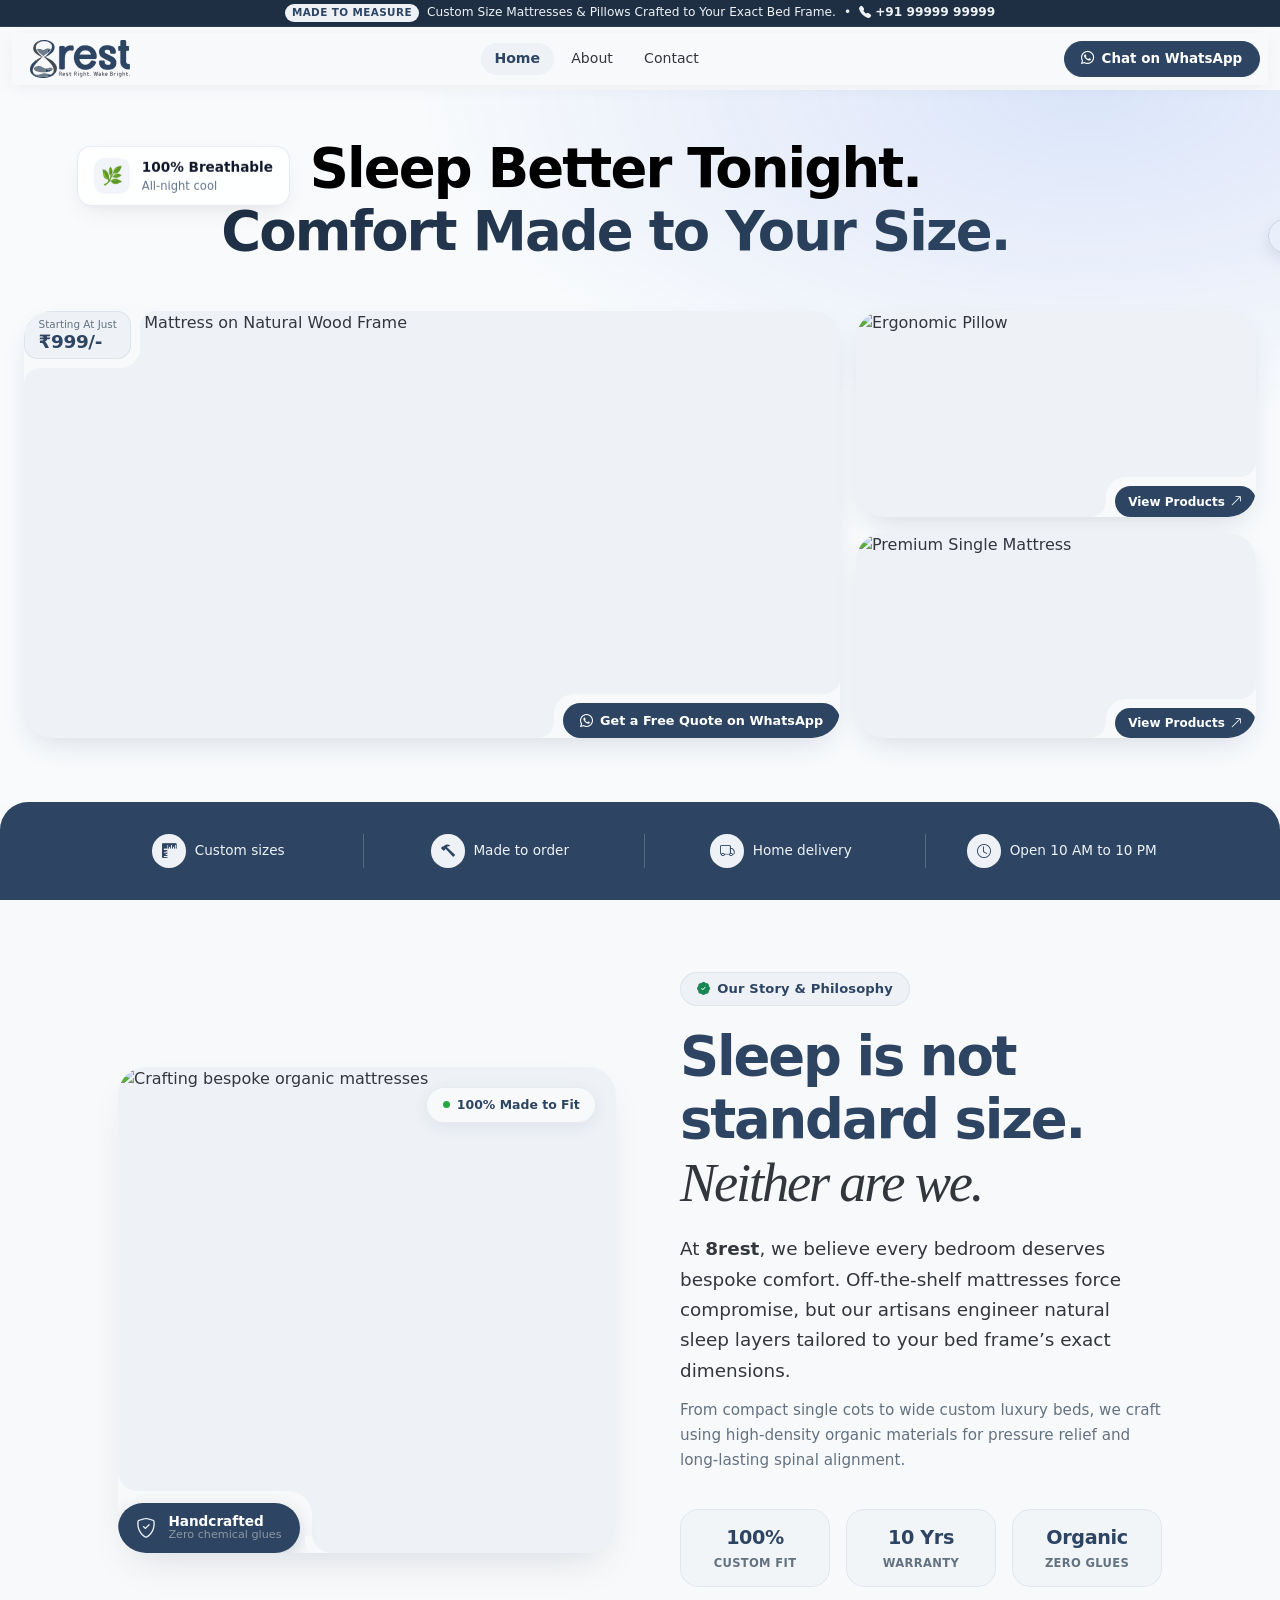
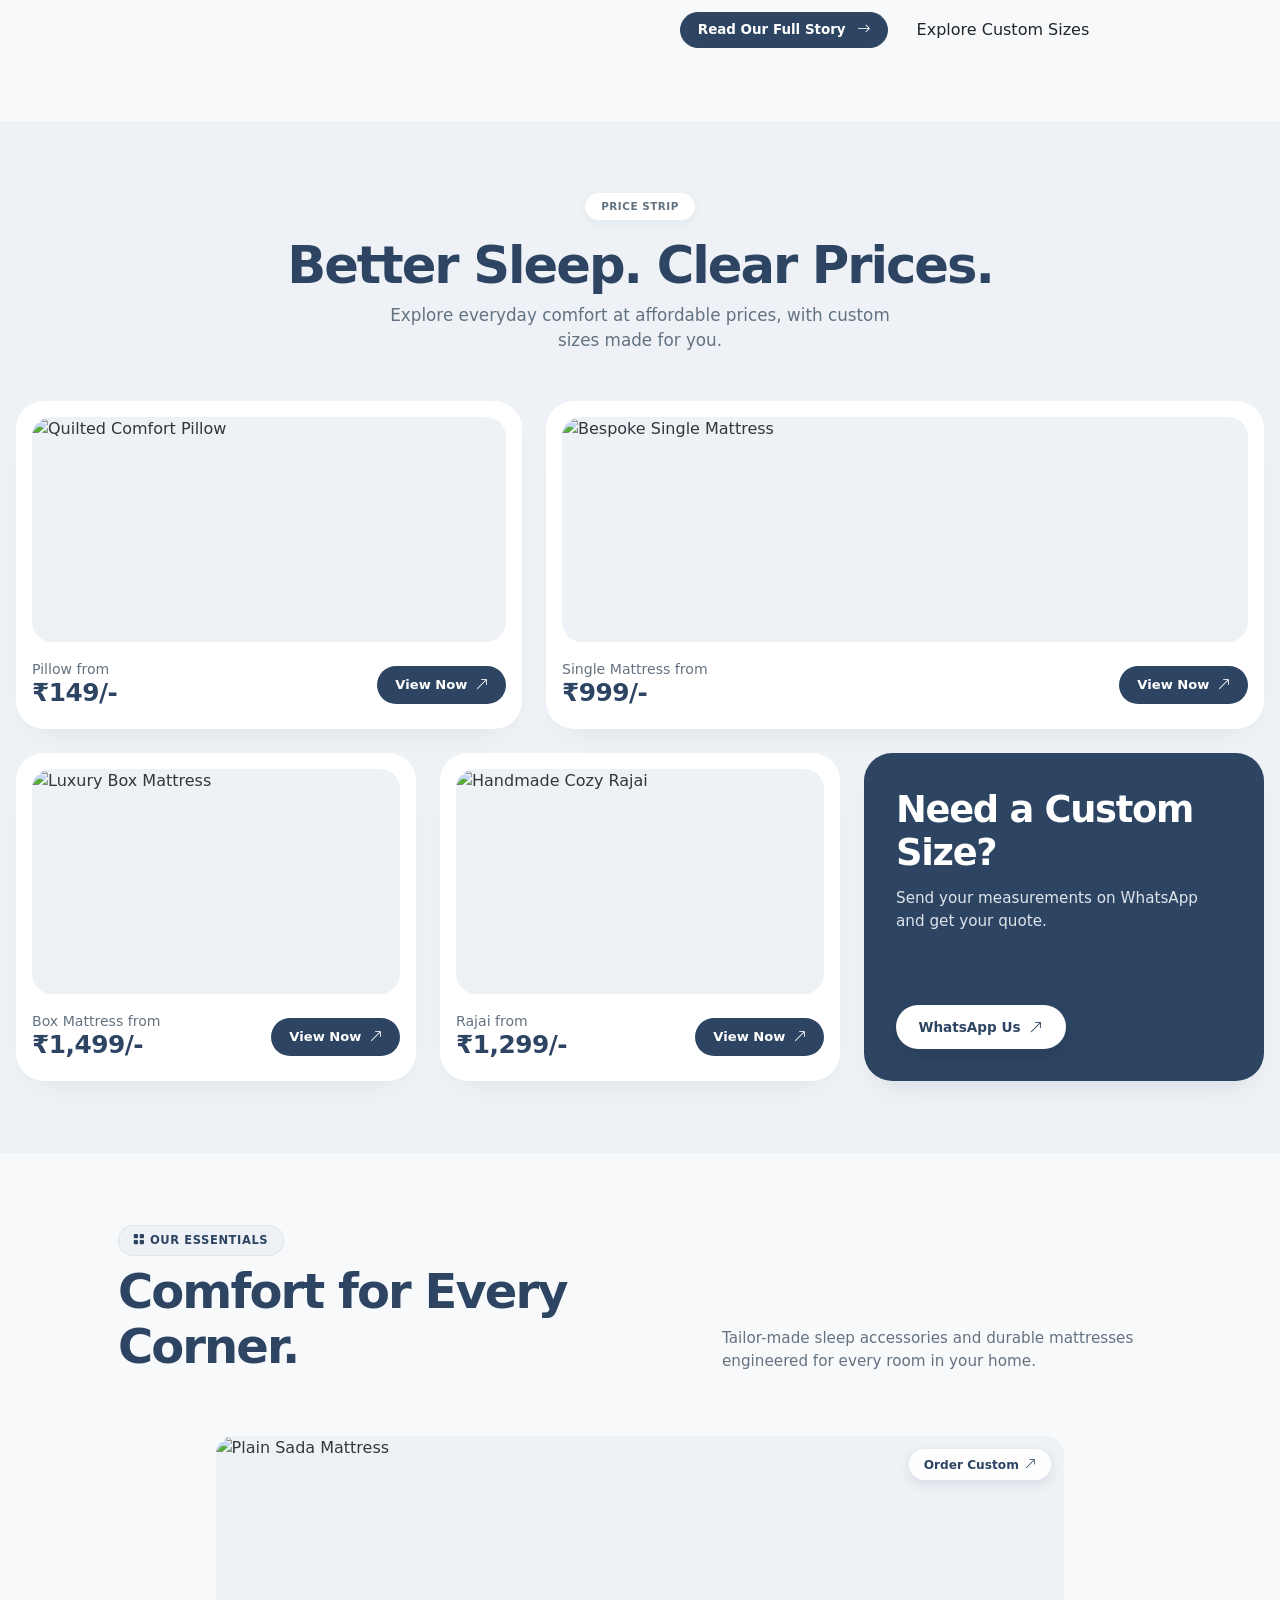
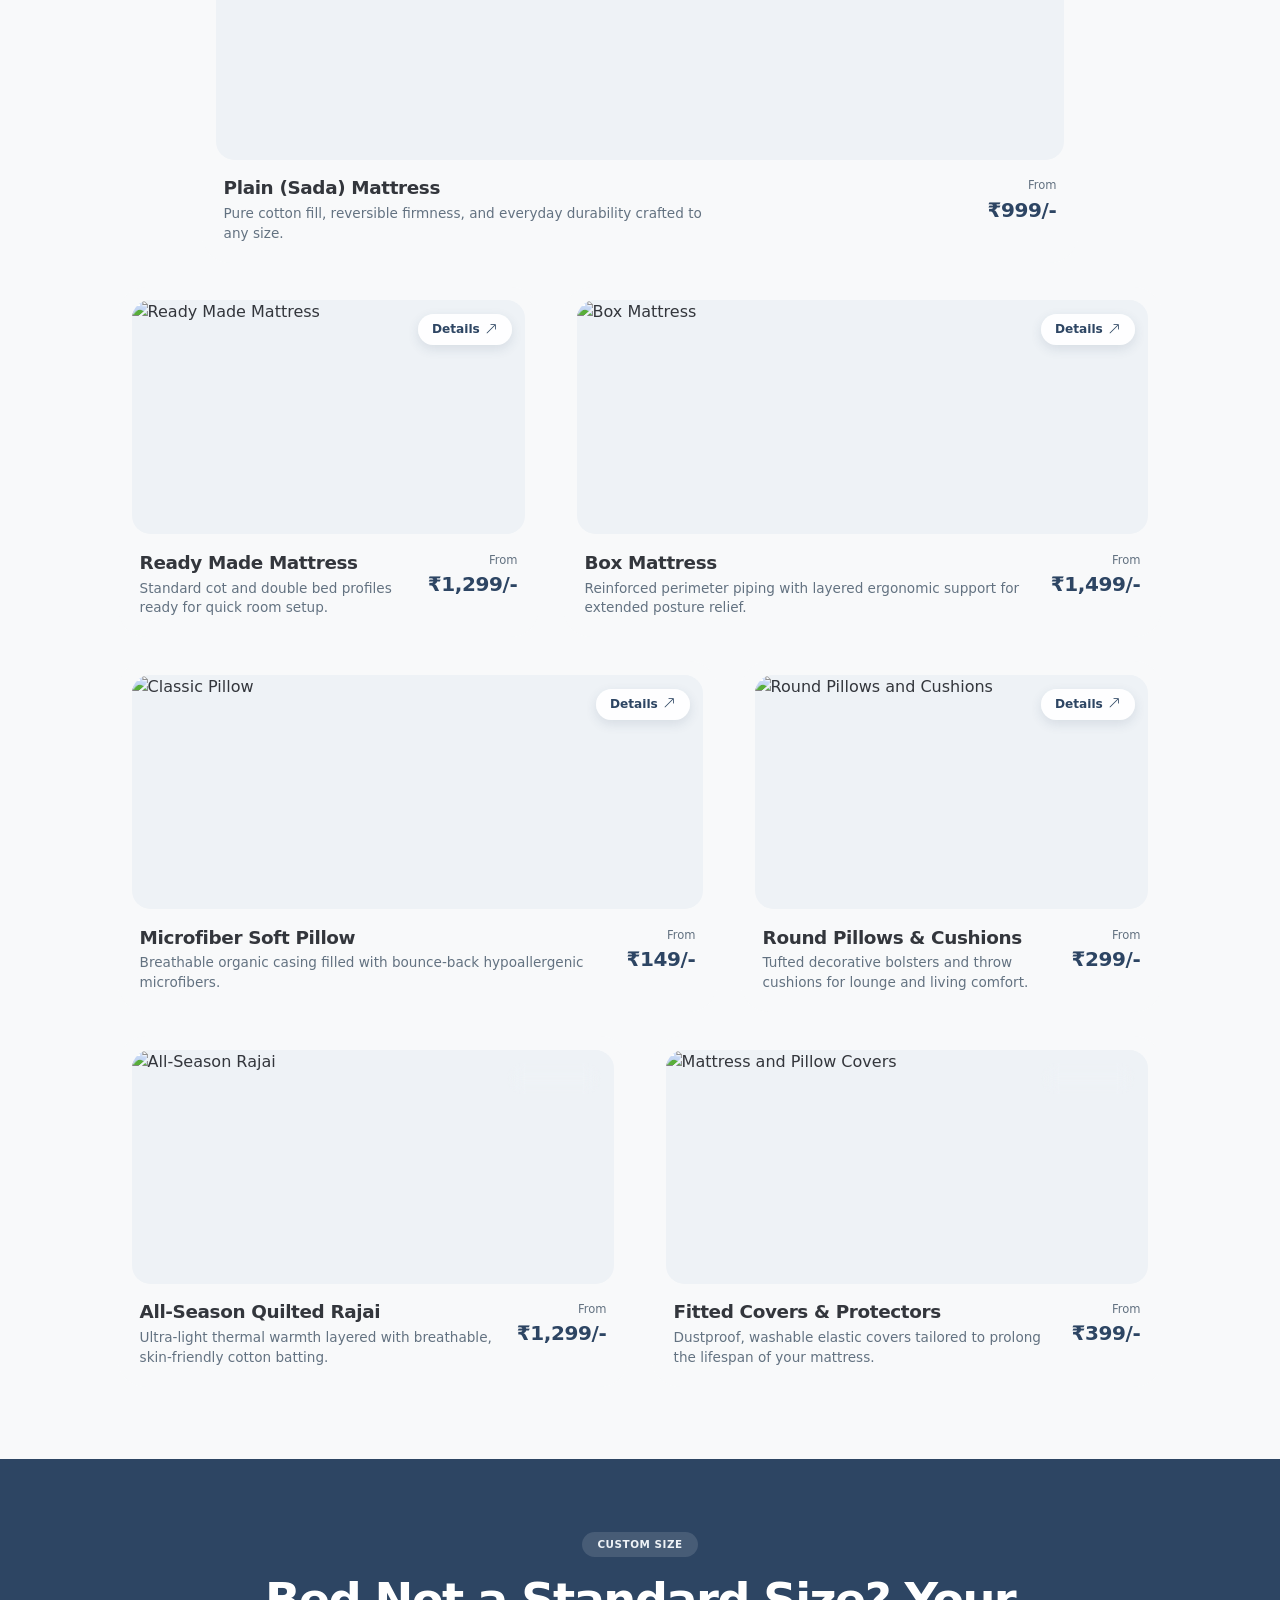
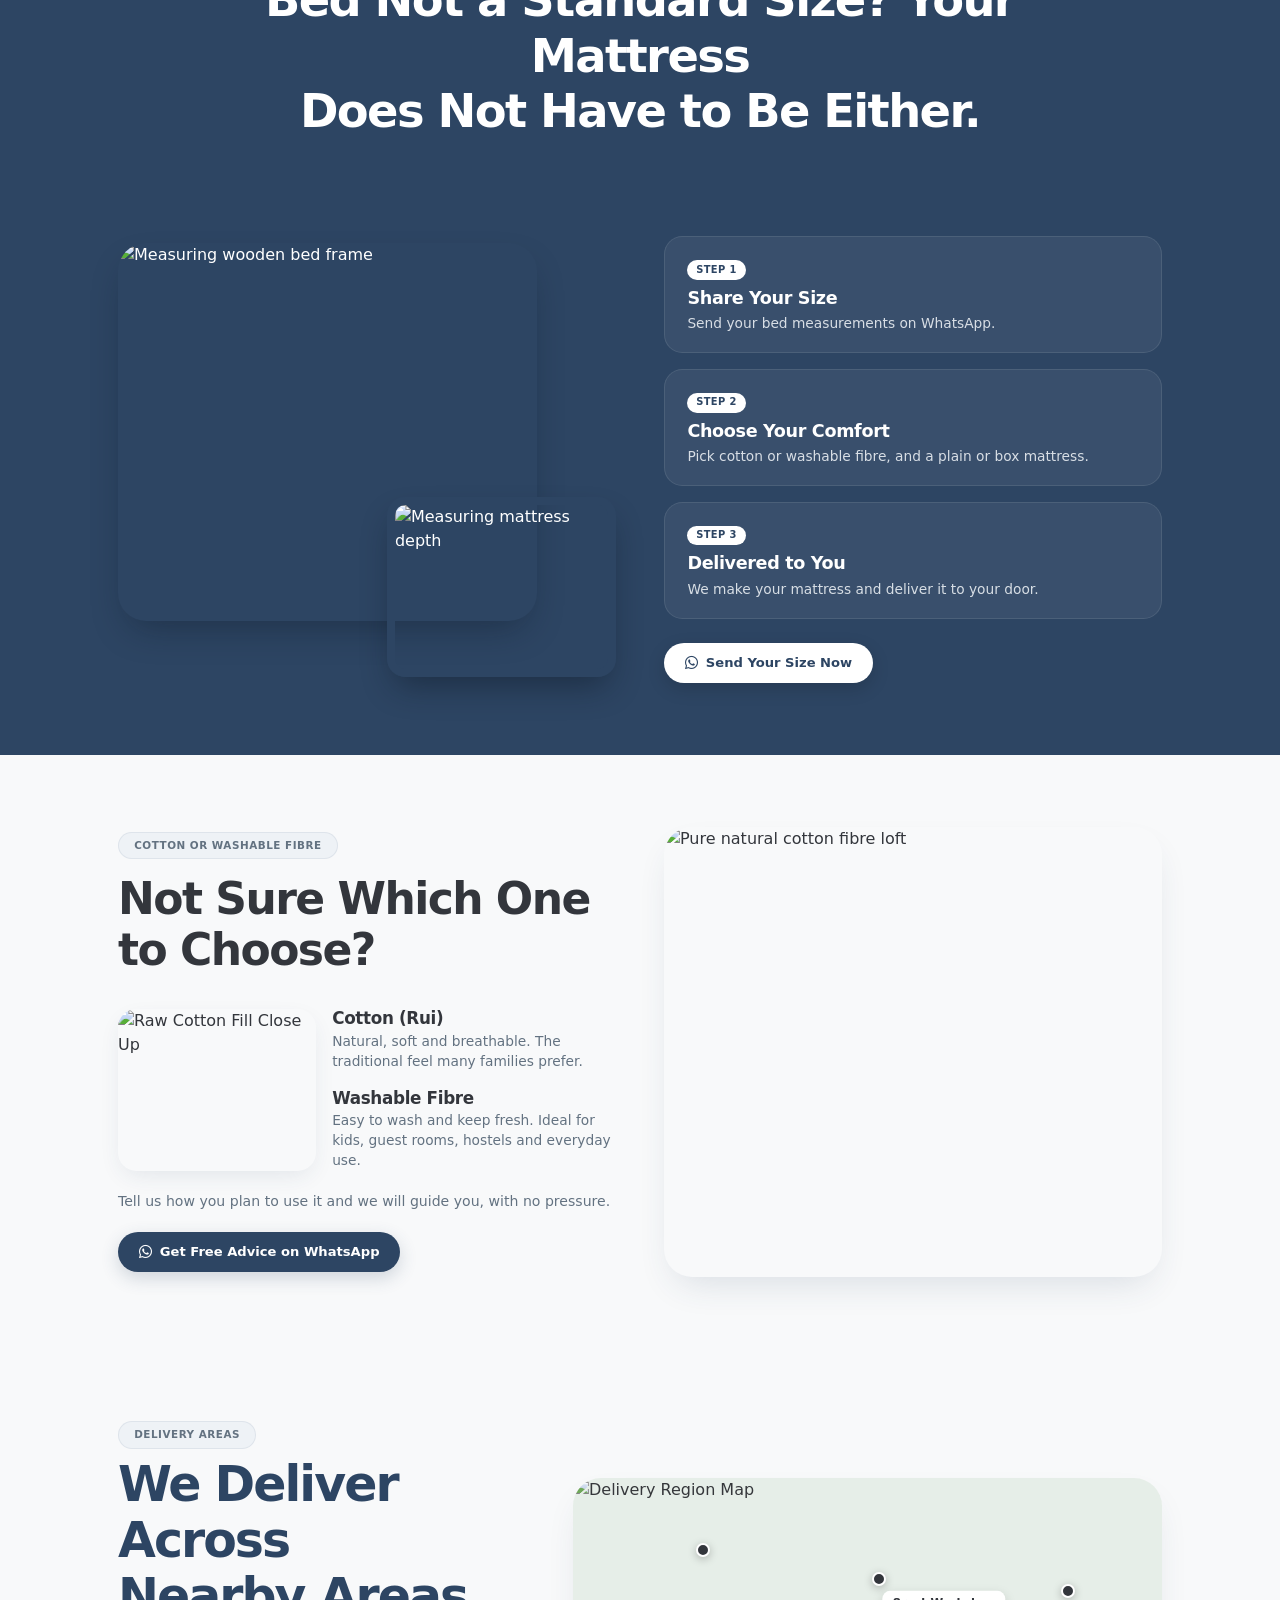
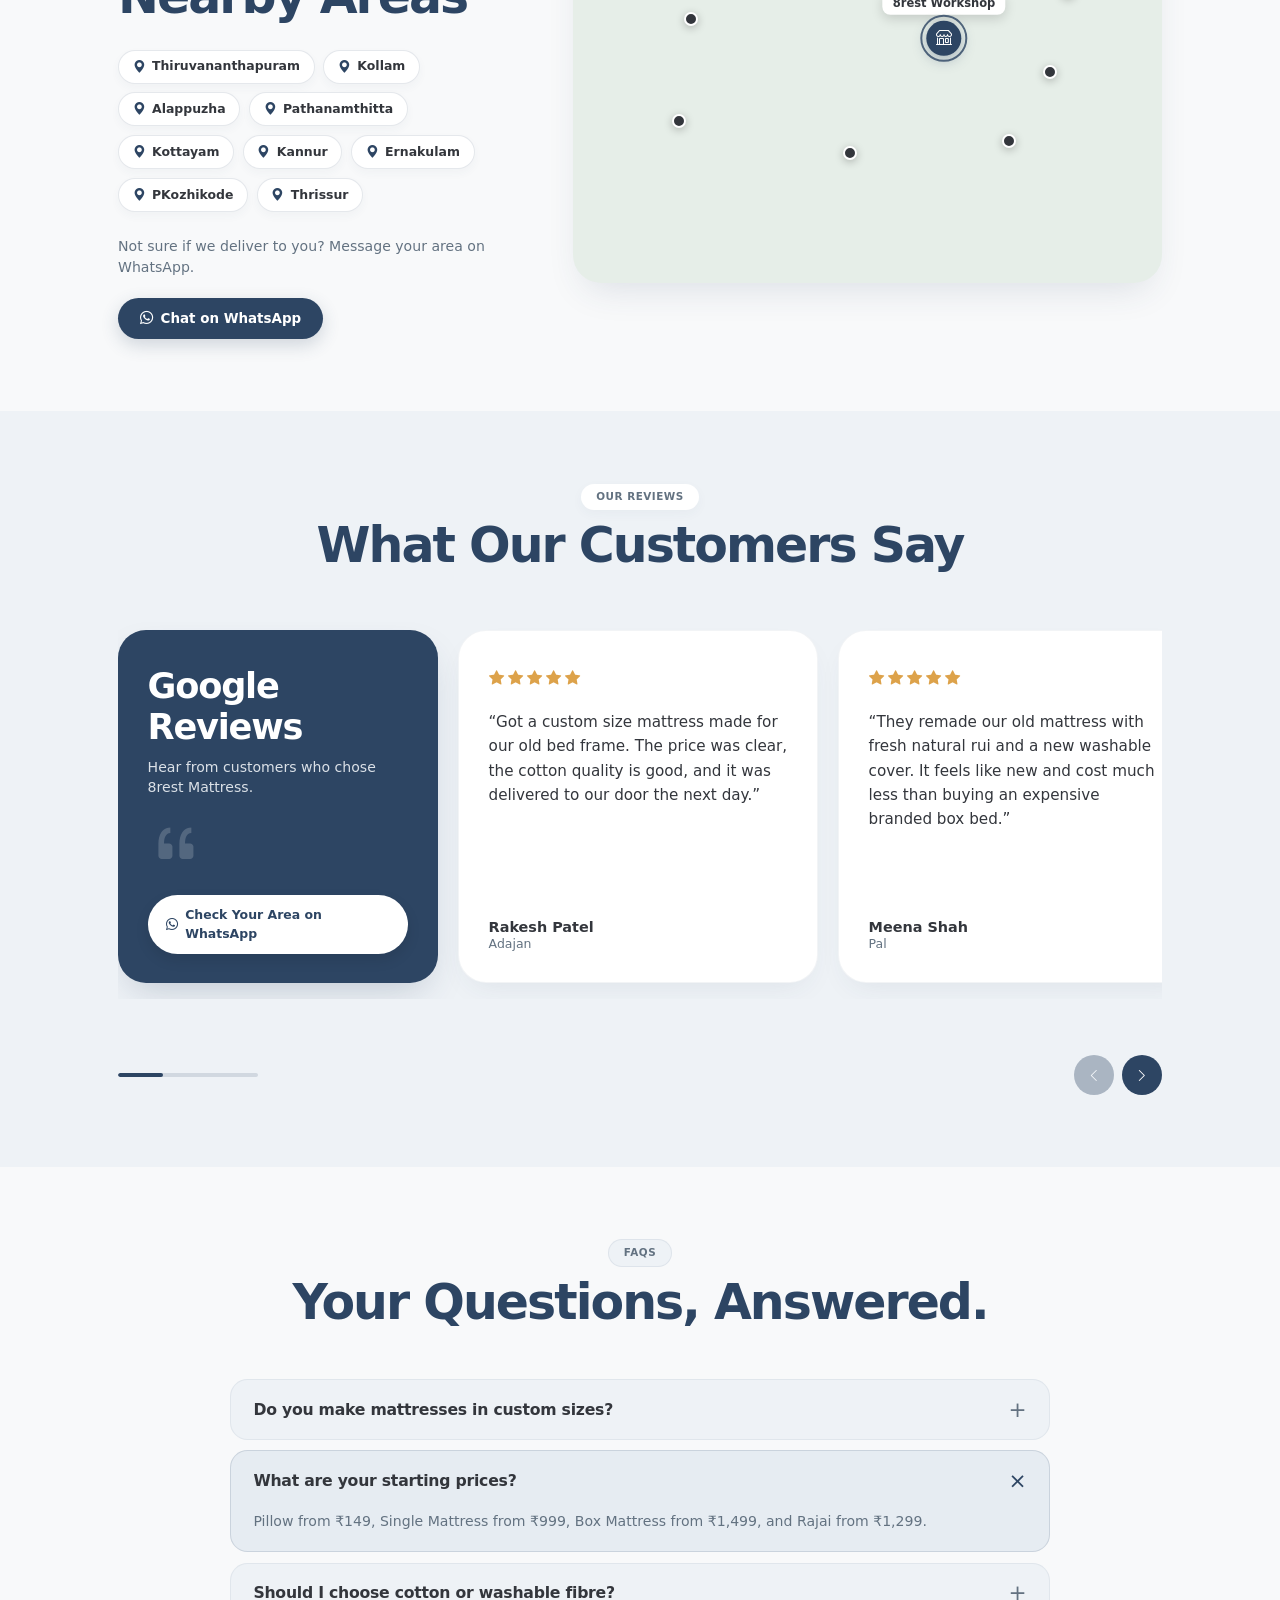
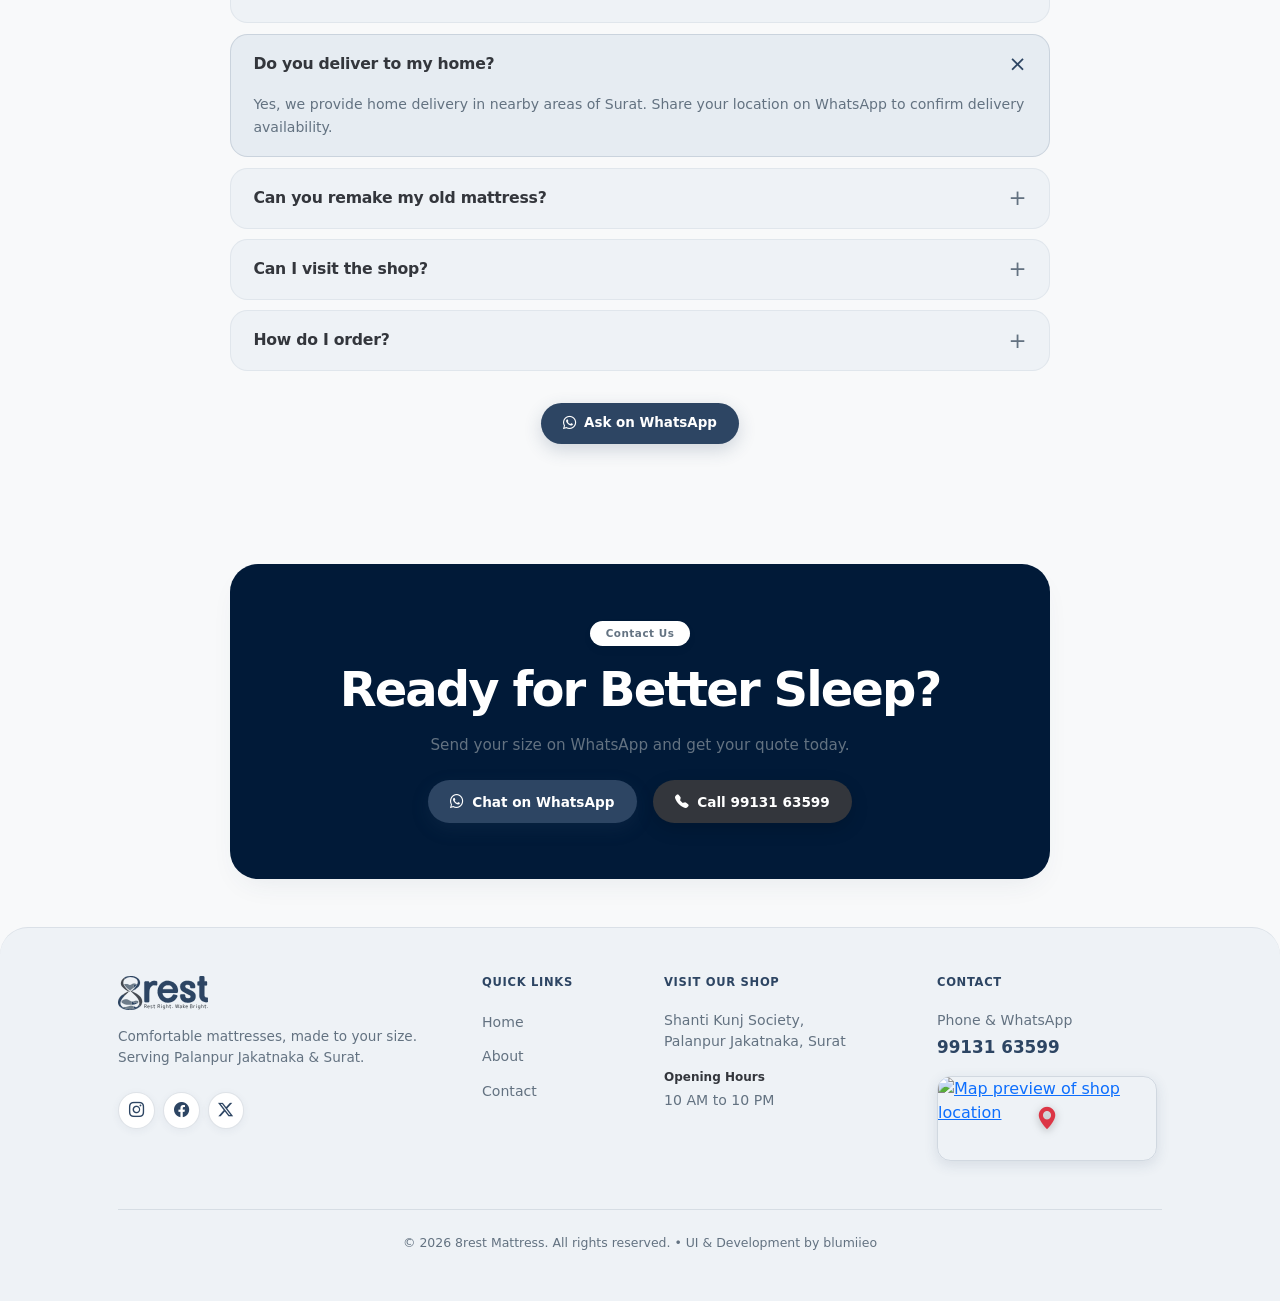
==== commit 903e8d7f: "Update index.html" ====
--- a/index.html
+++ b/index.html
@@ -87,9 +87,9 @@
 
           <!-- Desktop Navigation Links -->
           <ul class="nav-links">
-            <li><a href="#hero" class="nav-links__a is-active">Home</a></li>
-            <li><a href="#products" class="nav-links__a">About</a></li>
-            <li><a href="#contact" class="nav-links__a">Contact</a></li>
+            <li><a href="index.html" class="nav-links__a is-active">Home</a></li>
+            <li><a href="about.html" class="nav-links__a">About</a></li>
+            <li><a href="contact.html" class="nav-links__a">Contact</a></li>
           </ul>
 
           <div class="d-flex align-items-center gap-2">
@@ -114,9 +114,9 @@
       <!-- Full-screen Mobile Menu Overlay -->
       <div class="mobile-menu" id="mobileMenu" aria-hidden="true">
         <ul class="mobile-menu__list">
-          <li><a href="#hero" class="mobile-nav-link">Home</a></li>
-          <li><a href="#products" class="mobile-nav-link">About</a></li>
-          <li><a href="#custom-size" class="mobile-nav-link">Contact</a></li>
+          <li><a href="index.html" class="mobile-nav-link">Home</a></li>
+          <li><a href="about.html" class="mobile-nav-link">About</a></li>
+          <li><a href="contact.html" class="mobile-nav-link">Contact</a></li>
         </ul>
         <div class="mobile-menu__foot">
           <a class="btn-rest w-100 justify-content-center" href="https://wa.me/919999999999" target="_blank"
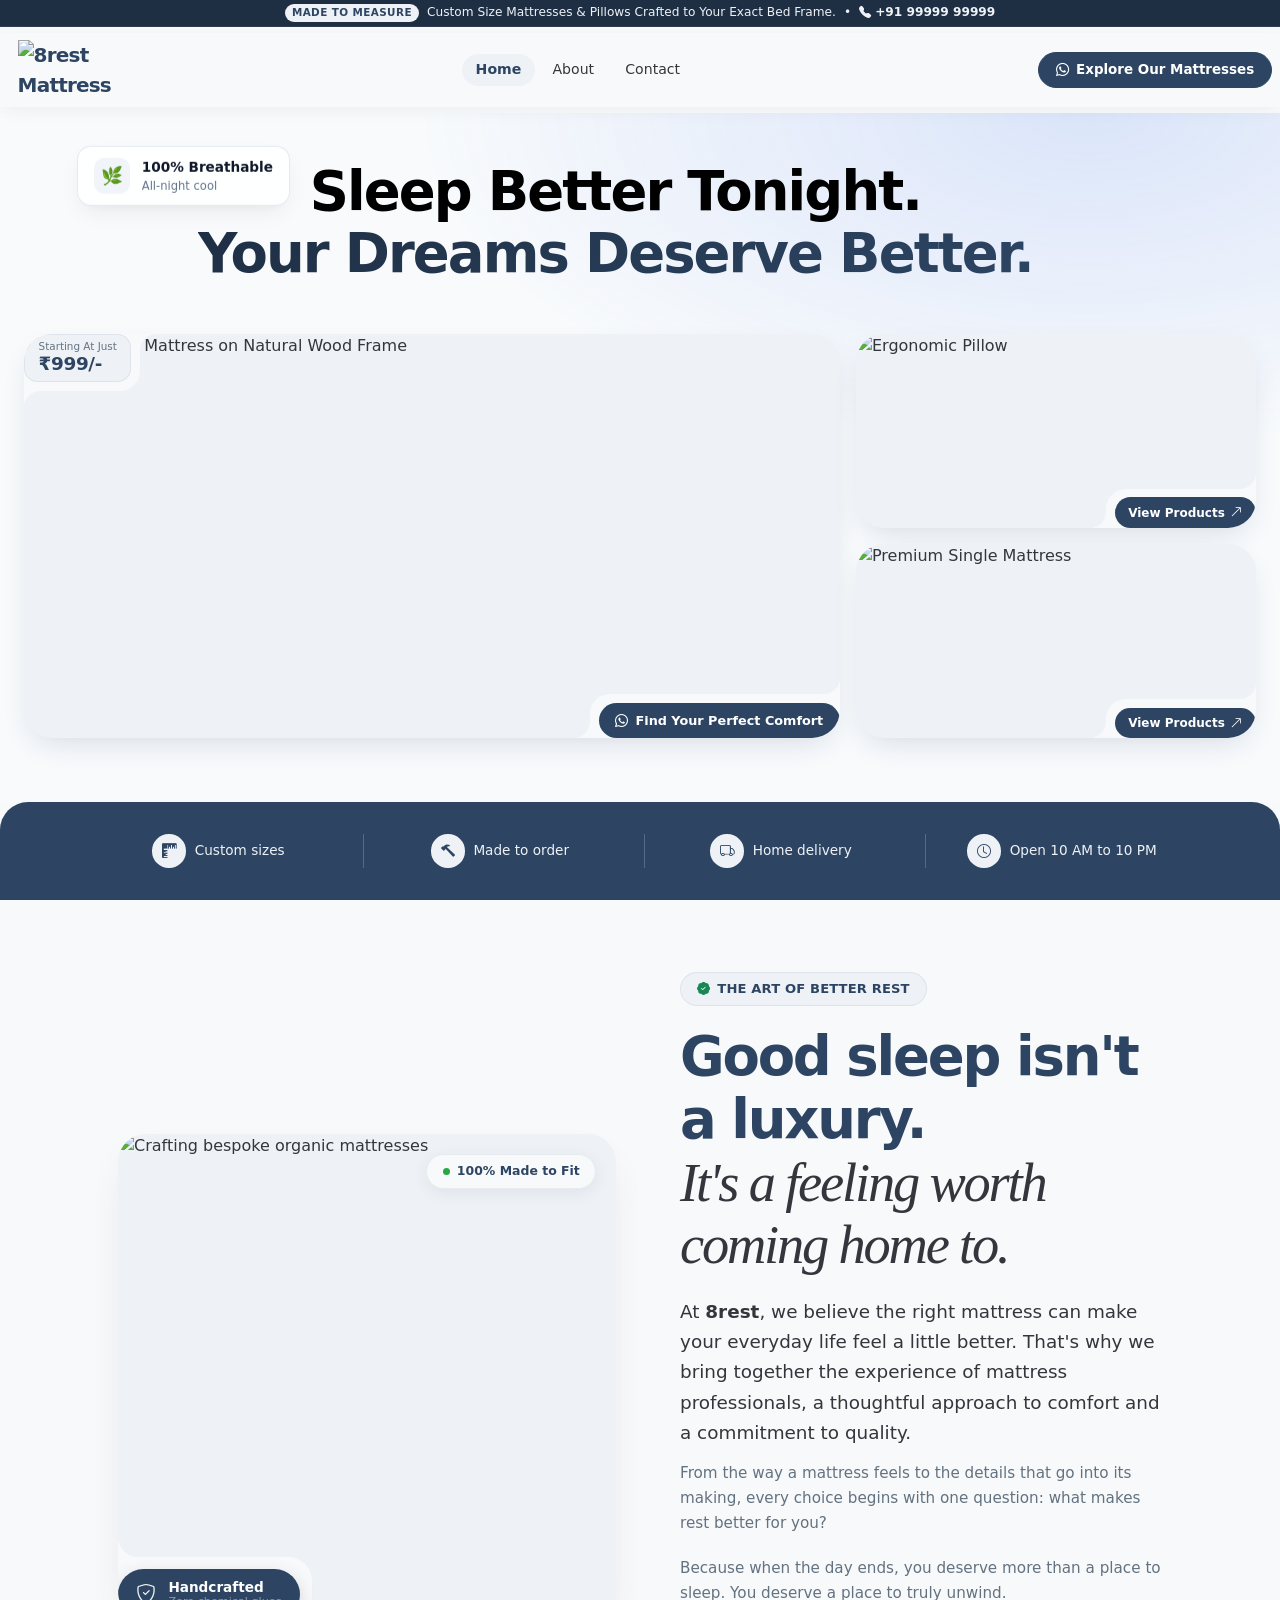
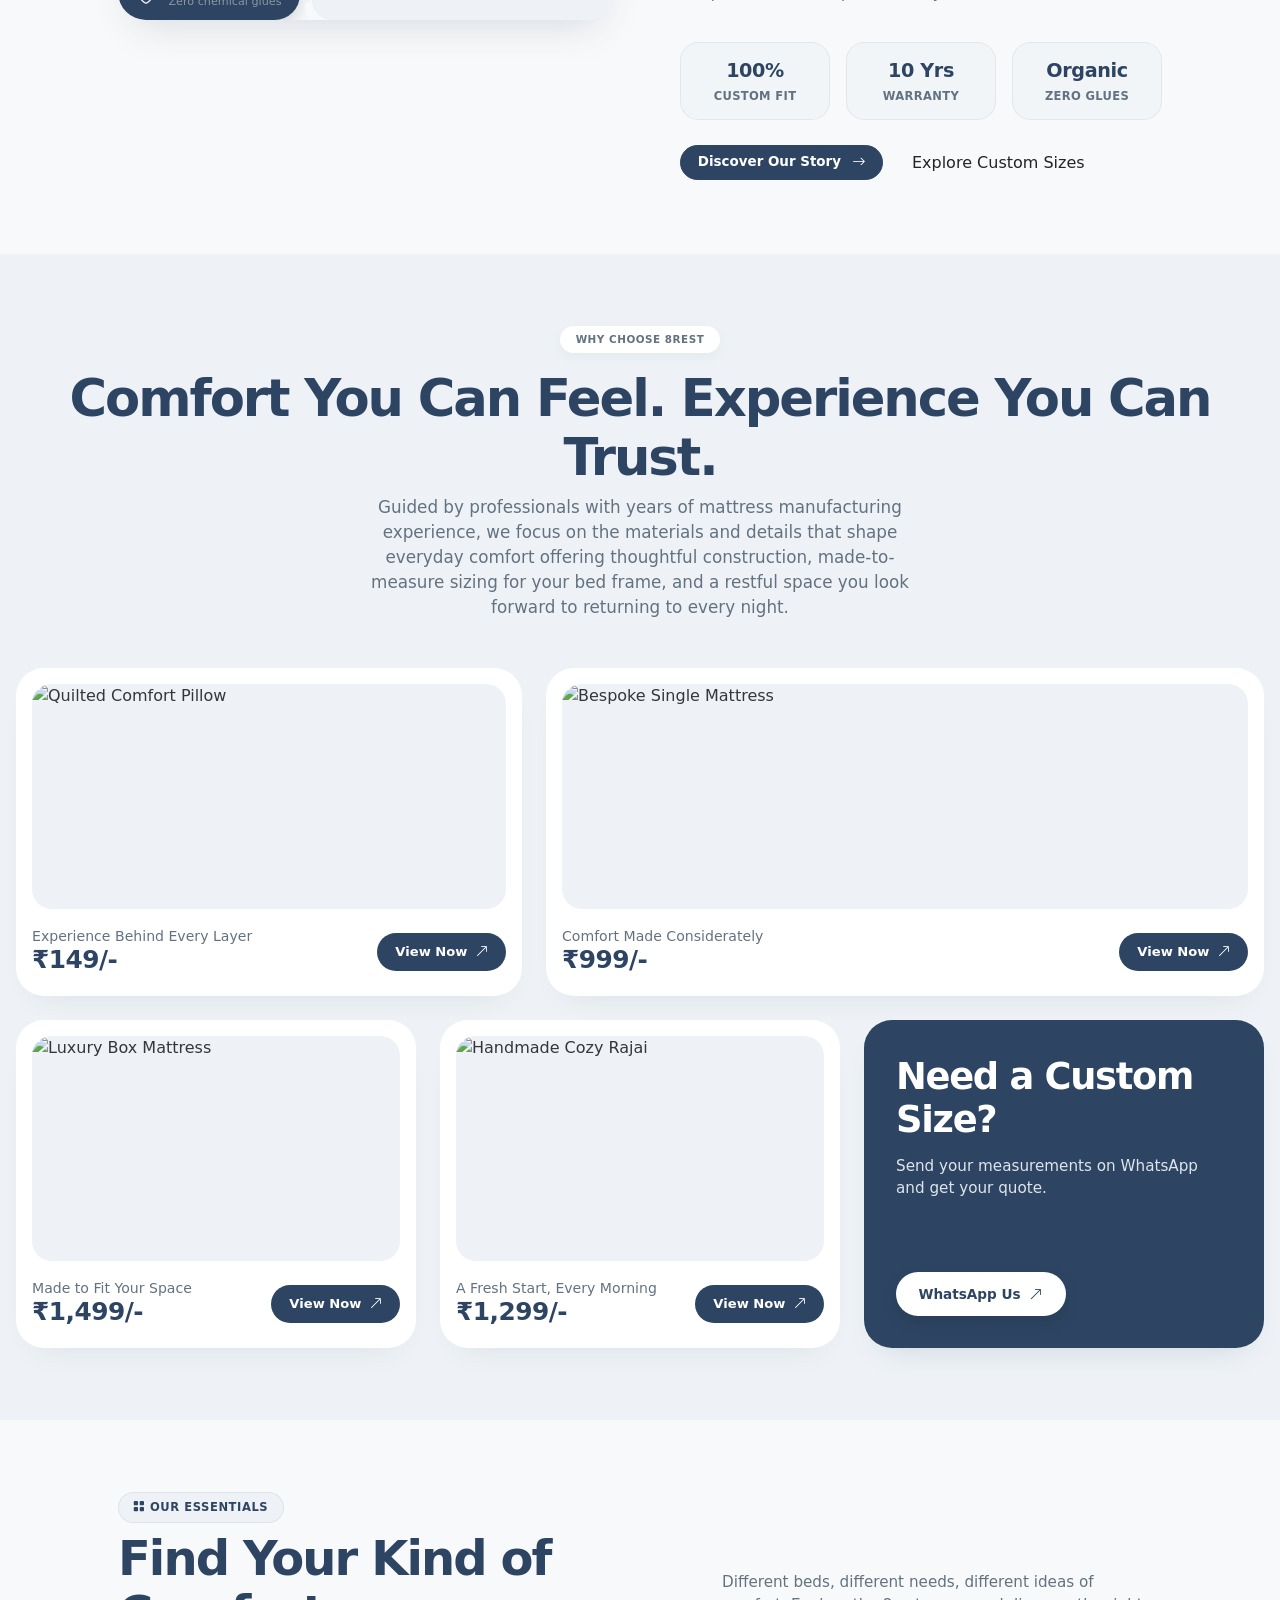
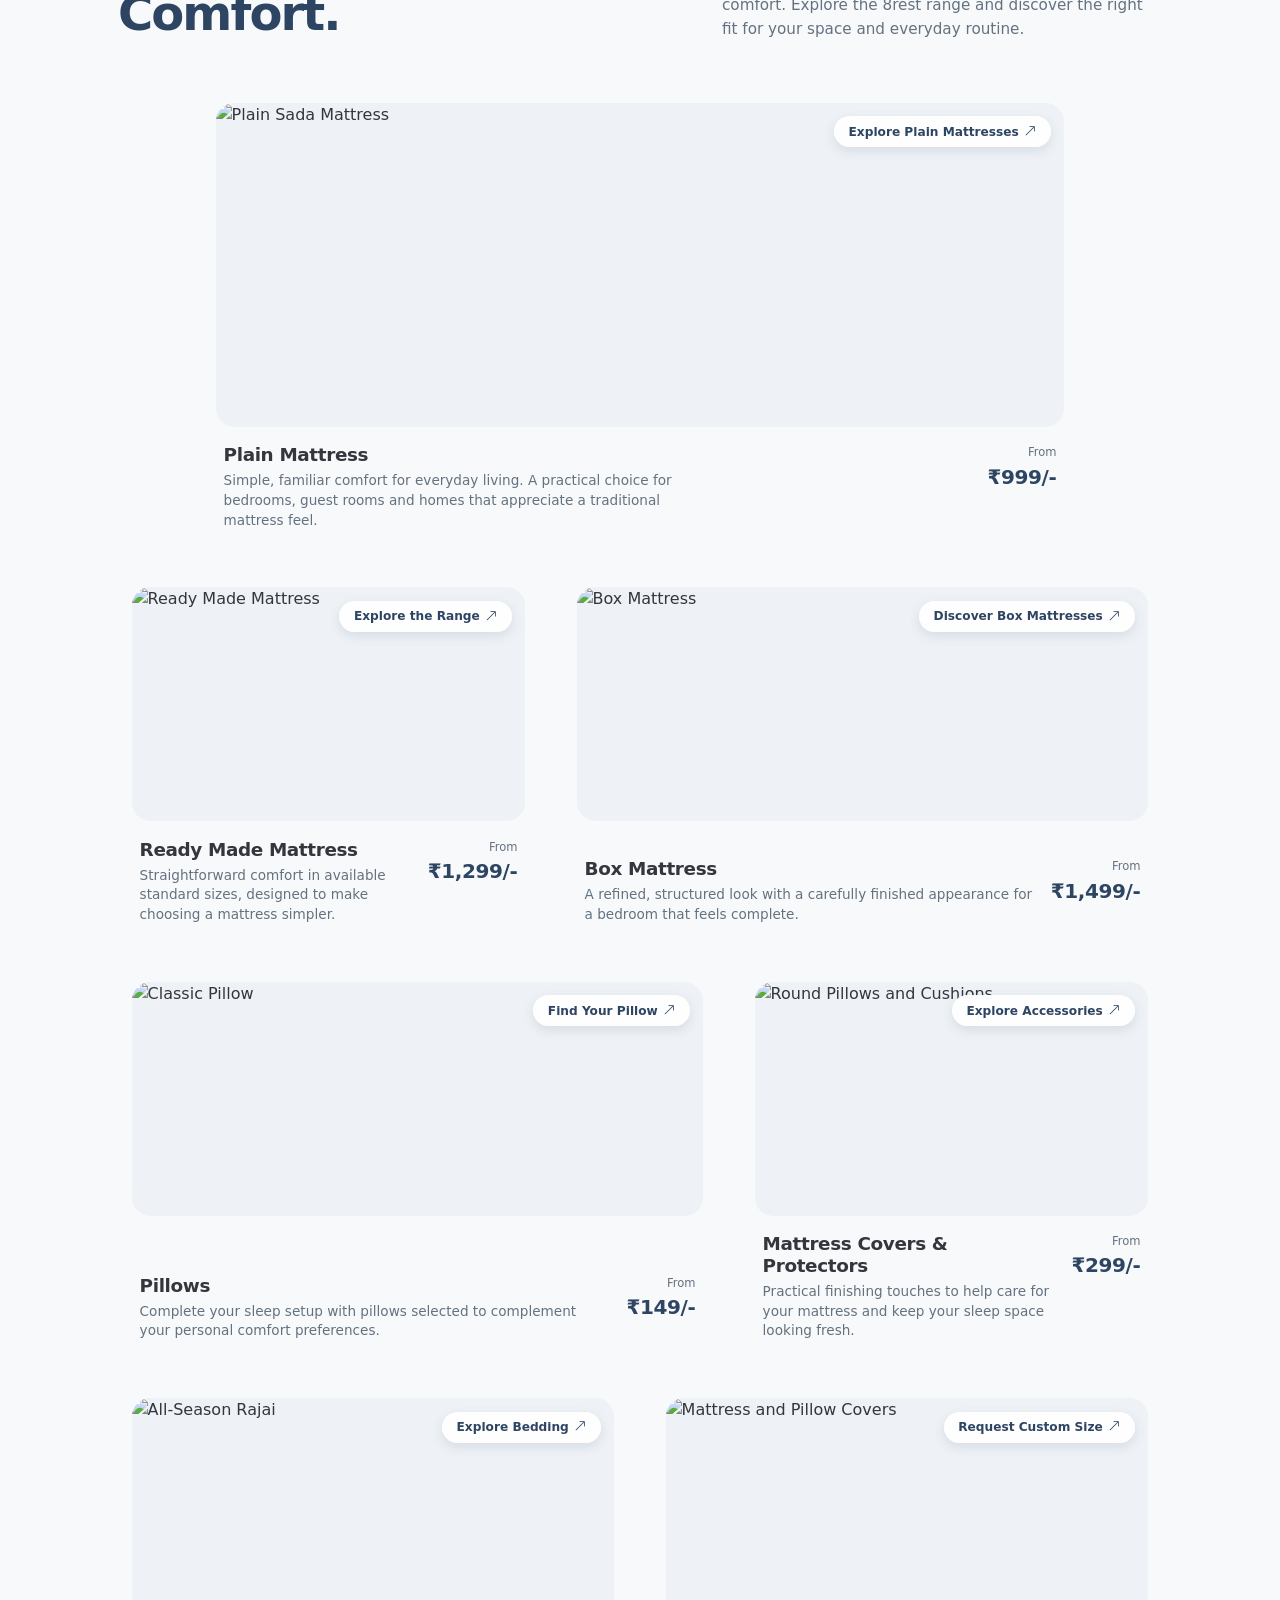
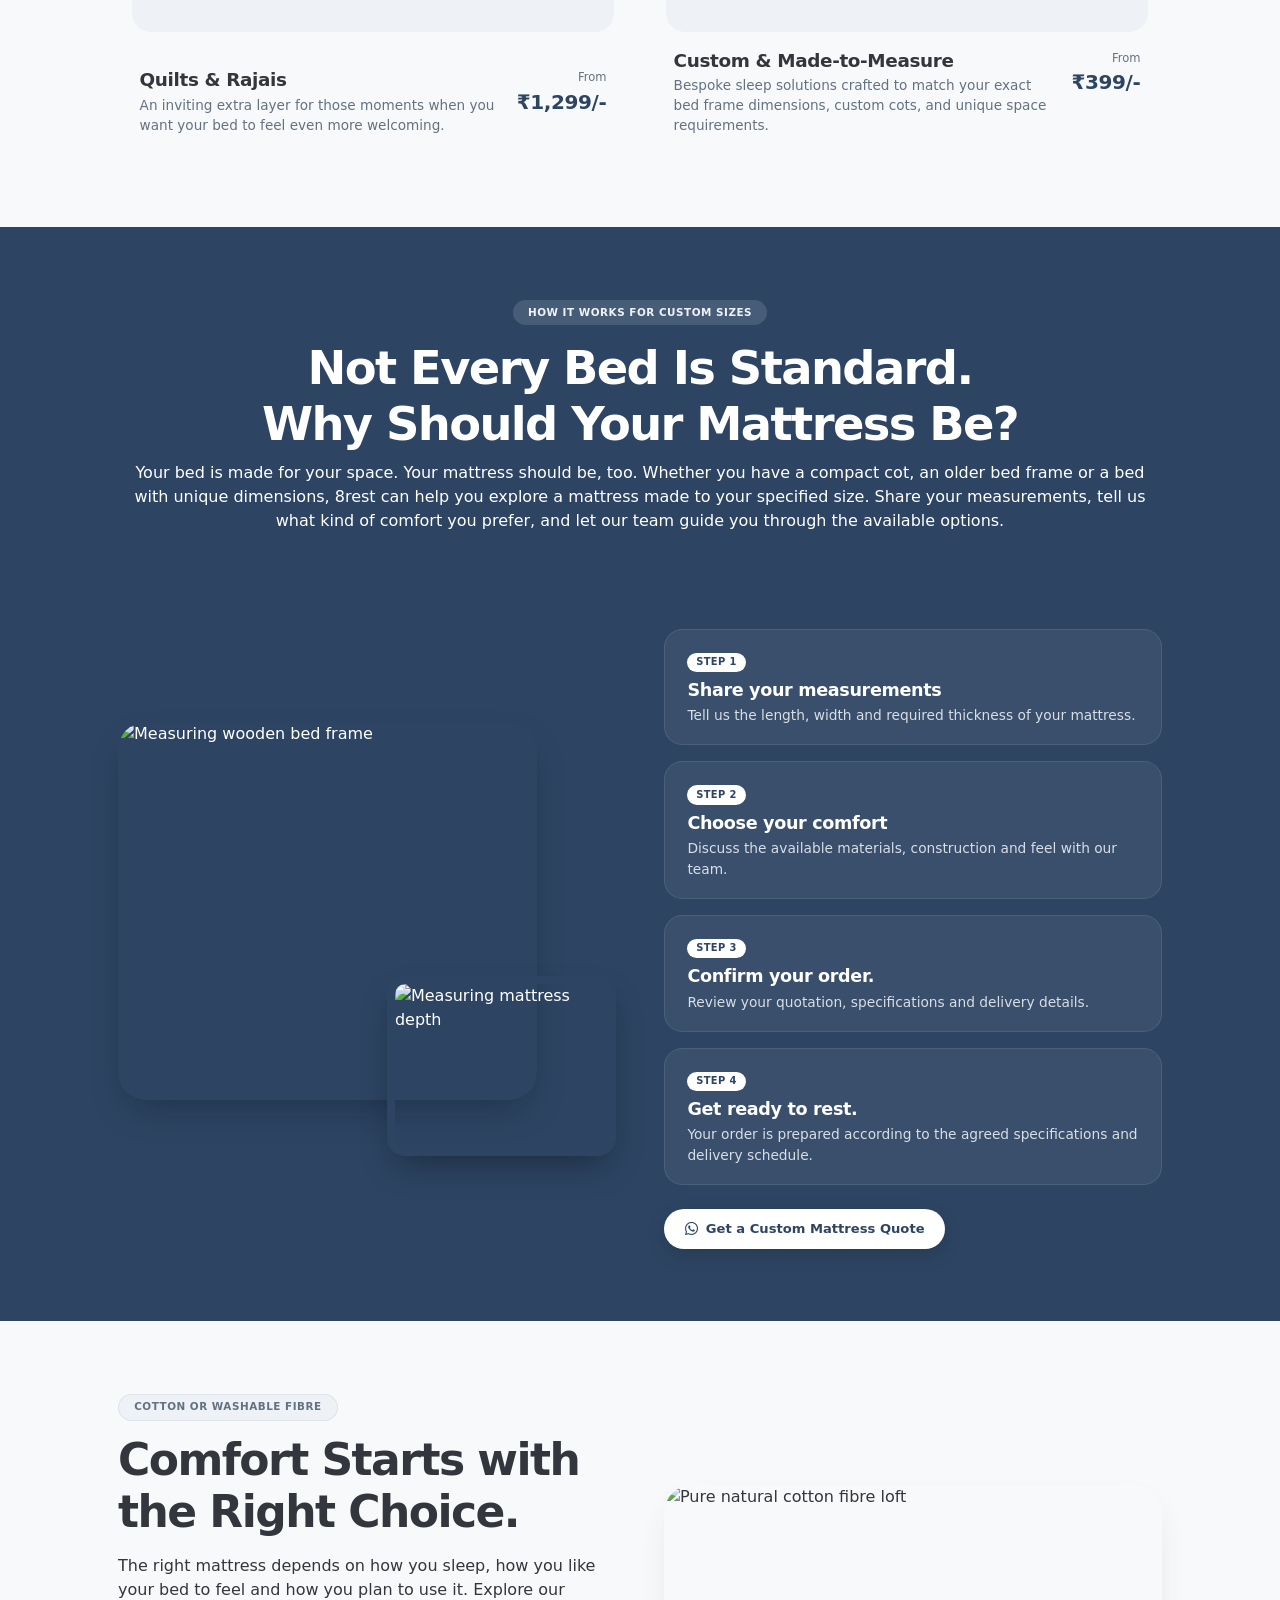
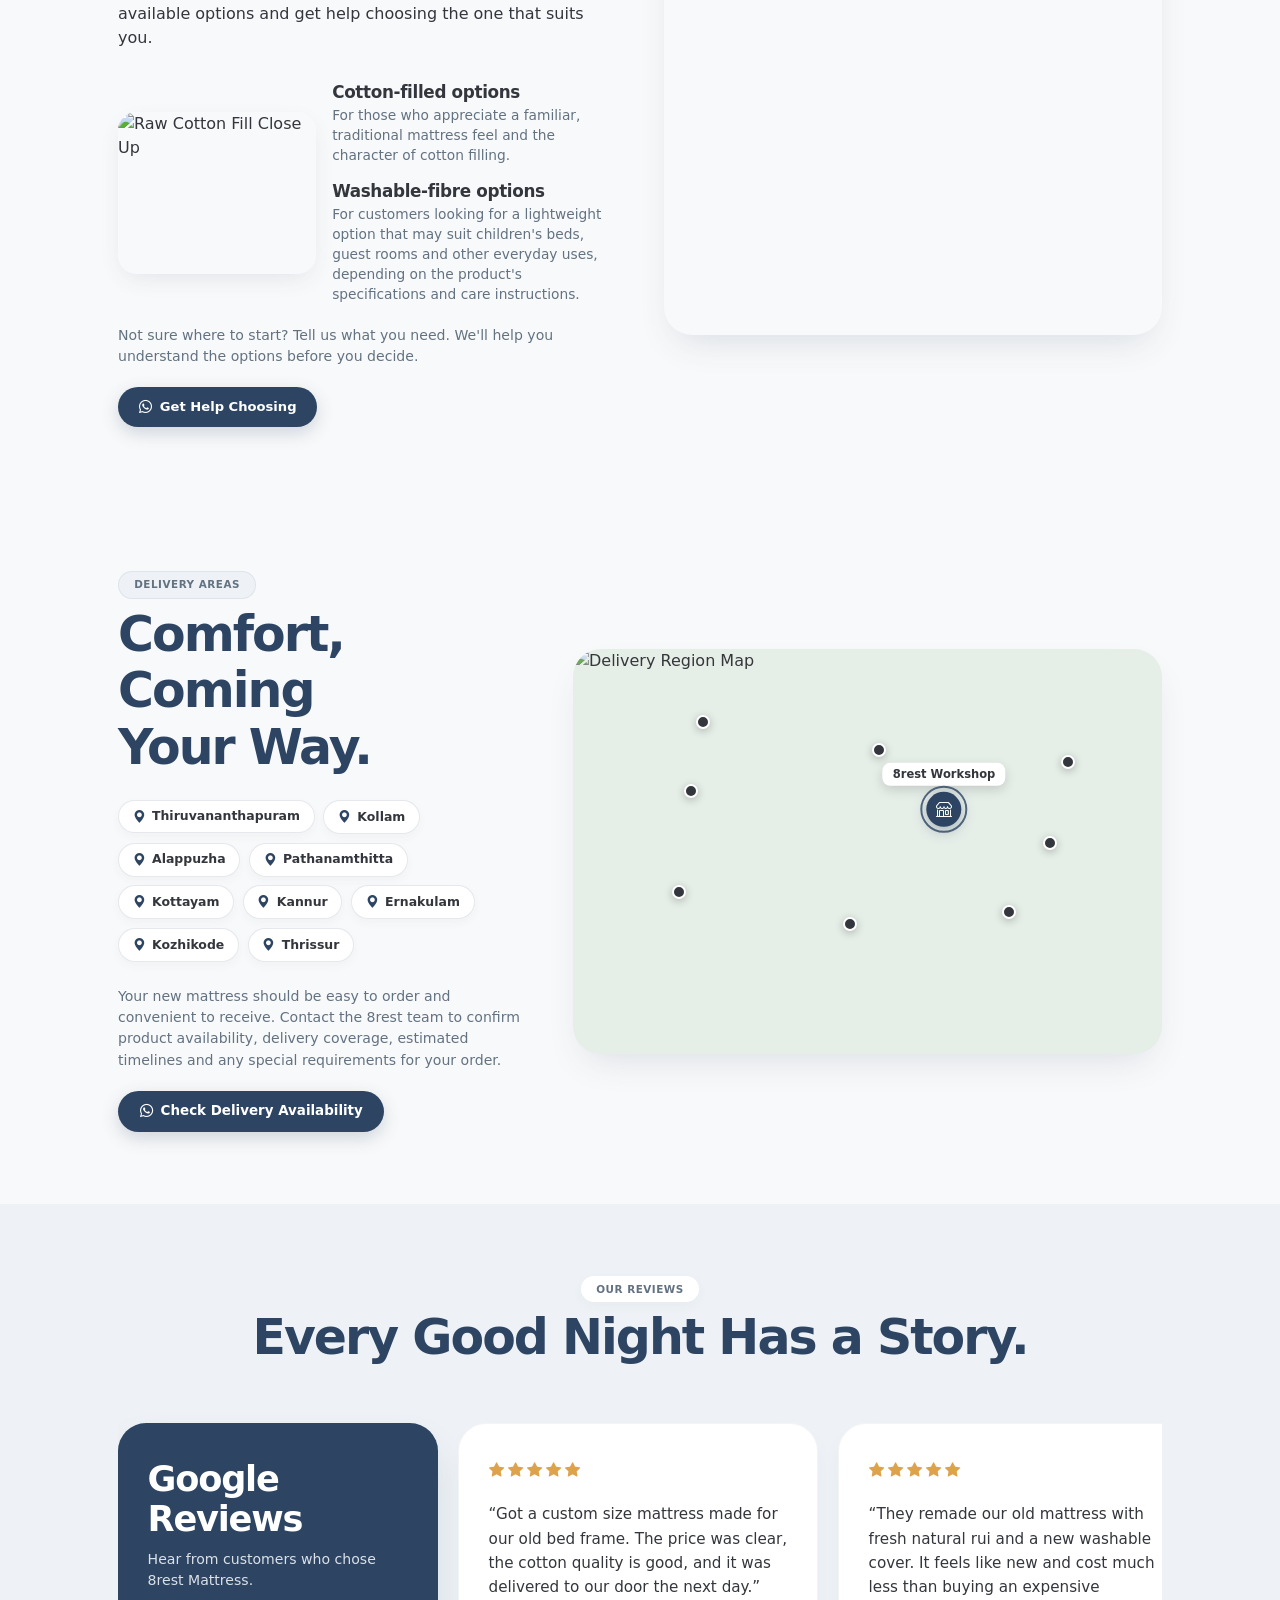
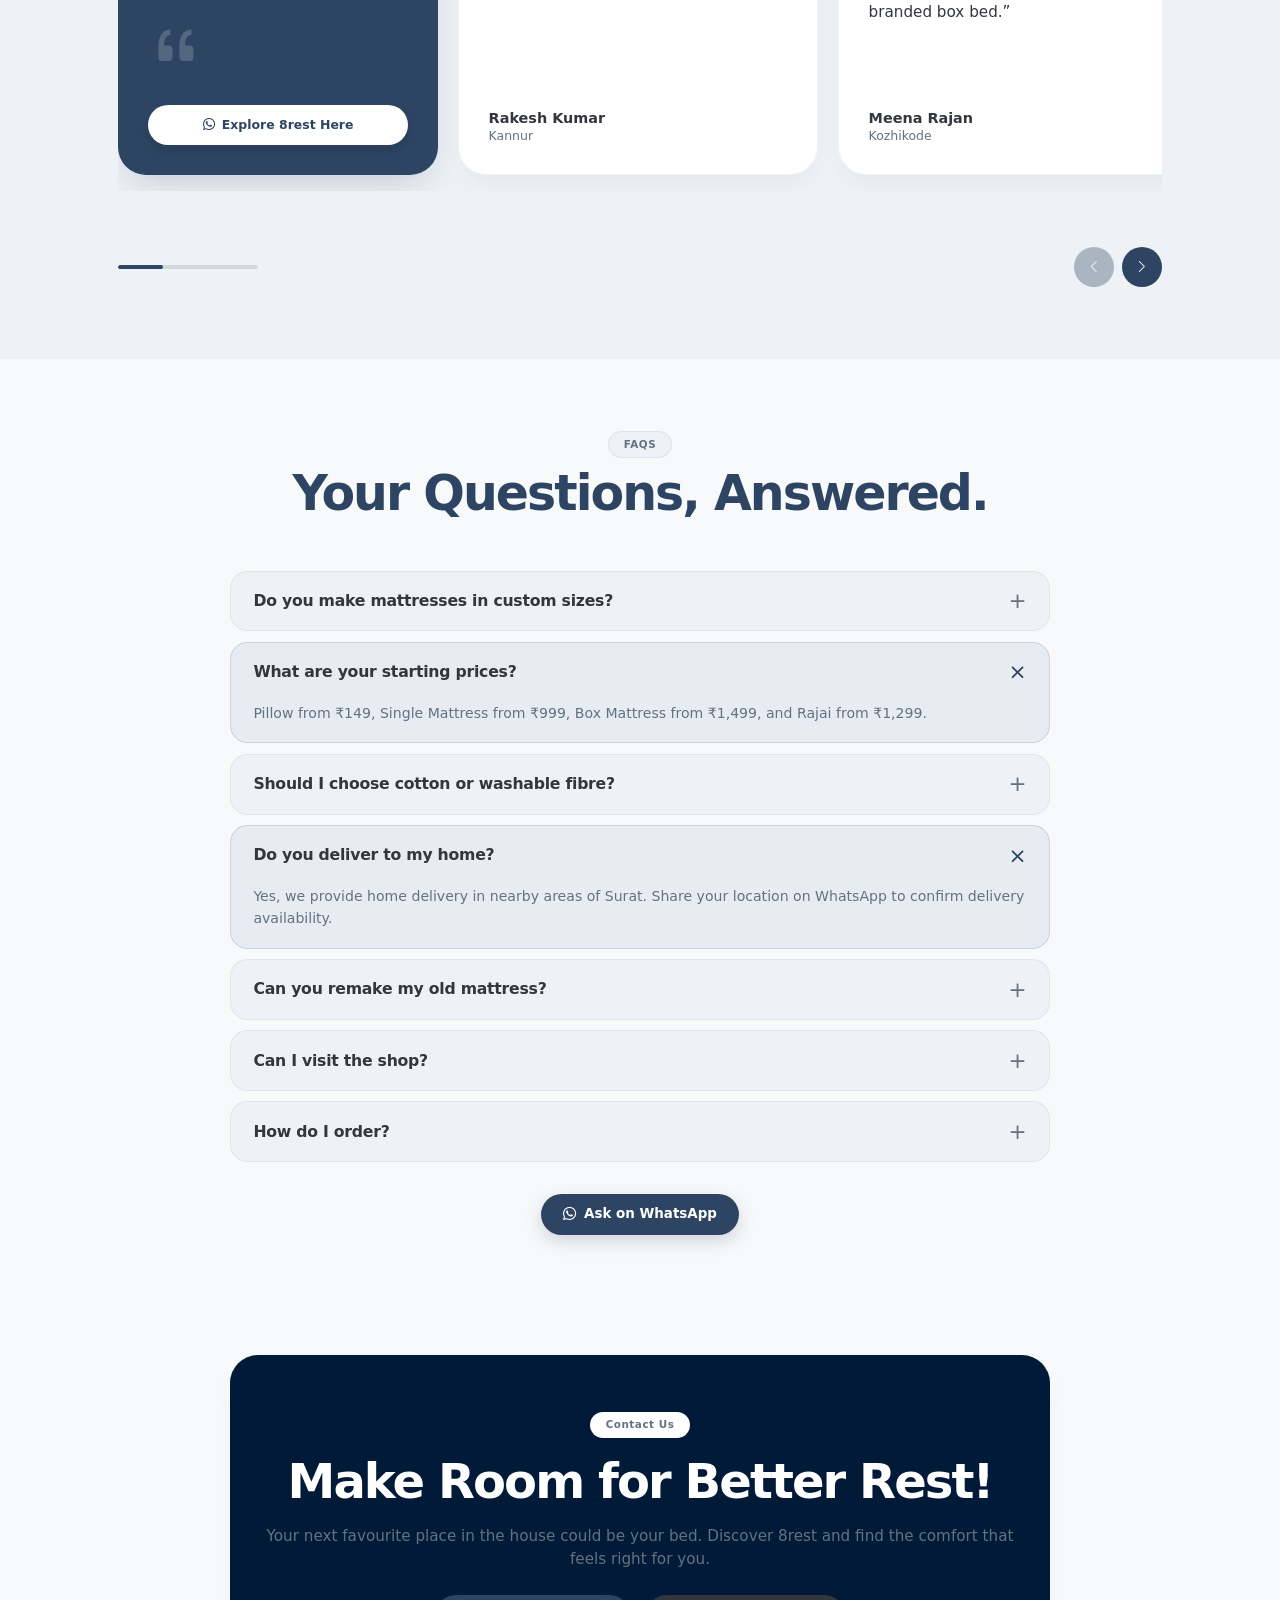
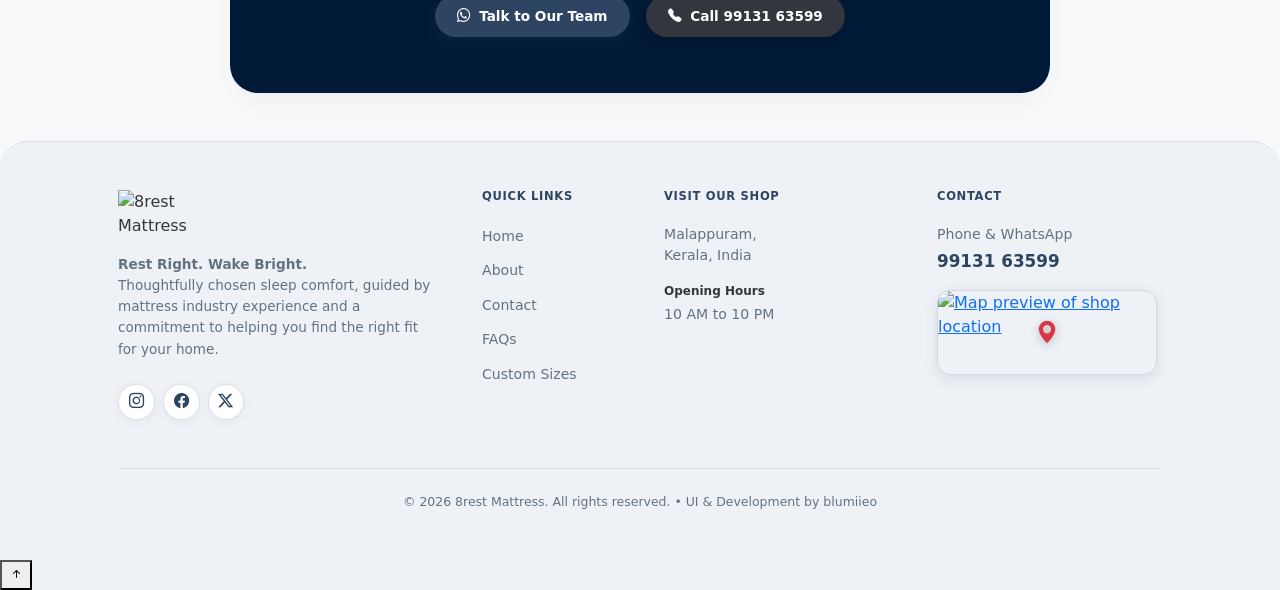
==== commit b7464b8f: "Add files via upload" ====
--- a/index.html
+++ b/index.html
@@ -12,9 +12,9 @@
   <meta name="theme-color" content="#1E3A2E">
 
   <!-- ========== FAVICONS ========== -->
-  <link rel="icon" href="./assets/images/favicon.svg" type="image/svg+xml">
-  <link rel="alternate icon" href="./assets/images/favicon.ico" type="image/x-icon">
-  <link rel="apple-touch-icon" href="./assets/images/apple-touch-icon.png">
+  <link rel="icon" href="./assets/img/fav/fav-icon.png" type="image/svg+xml">
+  <link rel="alternate icon" href="./assets/img/fav/favicon.ico" type="image/x-icon">
+  <link rel="apple-touch-icon" href="./assets/img/fav/fav-icon.png">
 
   <!-- ========== FONTS (Inter) ========== -->
   <link rel="preconnect" href="https://fonts.googleapis.com">
@@ -77,12 +77,12 @@
          FLOATING NAVIGATION PILL (Untouched logic)
          ===================================================== -->
     <header class="site-header" id="siteHeader">
-      <div class="container-fluid">
+      <div class="container-fluid p-0">
         <nav class="nav-pill" aria-label="Main navigation">
 
           <!-- Brand Mark -->
           <a class="brand" href="index.html" aria-label="8rest Mattress, home">
-            <img src="./assets/images/logo/8rest-logo.svg" alt="8rest Mattress" class="brand__mark" loading="eager">
+            <img src="./assets/img/logo/8rest-logo.svg" alt="8rest Mattress" class="brand__mark" loading="eager">
           </a>
 
           <!-- Desktop Navigation Links -->
@@ -96,7 +96,7 @@
             <!-- Desktop Direct WhatsApp Button -->
             <a class="btn-rest d-none d-lg-inline-flex" href="https://wa.me/919999999999" target="_blank"
               rel="noopener">
-              <i class="bi bi-whatsapp"></i> Chat on WhatsApp
+              <i class="bi bi-whatsapp"></i> Explore Our Mattresses
             </a>
 
             <!-- Mobile Hamburger Toggle -->
@@ -121,7 +121,7 @@
         <div class="mobile-menu__foot">
           <a class="btn-rest w-100 justify-content-center" href="https://wa.me/919999999999" target="_blank"
             rel="noopener">
-            <i class="bi bi-whatsapp"></i> Chat on WhatsApp
+            <i class="bi bi-whatsapp"></i> Explore 8rest
           </a>
           <a class="mobile-menu__phone" href="tel:+919999999999">
             <i class="bi bi-telephone"></i> +91 99999 99999
@@ -150,7 +150,7 @@
 
             <h1 class="hero-main-title wow animate__fadeInUp" data-wow-duration="0.7s">
               Sleep Better Tonight.
-              <span class="d-block highlight-text">Comfort Made to Your Size.</span>
+              <span class="d-block highlight-text">Your Dreams Deserve Better.</span>
             </h1>
 
             <div class="hero-title-icon-badge" title="Custom Ergonomics">
@@ -167,8 +167,8 @@
             <!-- Left Large Bed Card -->
             <div class="col-lg-8 hero-col-main">
               <div class="grid-box grid-box--main wow animate__fadeInLeft" data-wow-duration="0.8s">
-                <img src="https://images.unsplash.com/photo-1505693416388-ac5ce068fe85?auto=format&fit=crop&w=1400&q=80"
-                  alt="Custom Size Mattress on Natural Wood Frame" class="grid-box__img" loading="eager">
+                <img src="./assets/img/home/here-grid-box-img-1.jpg" alt="Custom Size Mattress on Natural Wood Frame"
+                  class="grid-box__img" loading="eager">
 
                 <!-- Top-Left Inverted Cutout with Price -->
                 <div class="corner-notch--top-left">
@@ -181,7 +181,7 @@
                 <!-- Bottom-Right Inverted Cutout with WhatsApp Button -->
                 <div class="corner-notch--bottom-right">
                   <a href="https://wa.me/919999999999" target="_blank" rel="noopener" class="btn-notch-wa">
-                    <i class="bi bi-whatsapp"></i> Get a Free Quote on WhatsApp
+                    <i class="bi bi-whatsapp"></i> Find Your Perfect Comfort
                   </a>
                 </div>
               </div>
@@ -193,8 +193,8 @@
               <!-- Sub Card 1 (Pillow) -->
               <div class="grid-box grid-box--sub wow animate__fadeInRight" data-wow-duration="0.7s"
                 data-wow-delay="0.15s">
-                <img src="https://images.unsplash.com/photo-1584100936595-c0654b55a2e2?auto=format&fit=crop&w=800&q=80"
-                  alt="Ergonomic Pillow" class="grid-box__img" loading="lazy">
+                <img src="./assets/img/home/here-grid-box-img-2.jpeg" alt="Ergonomic Pillow" class="grid-box__img"
+                  loading="lazy">
                 <div class="corner-notch--bottom-right">
                   <a href="#products" class="btn-notch-product">
                     View Products <i class="bi bi-arrow-up-right"></i>
@@ -255,8 +255,8 @@
 
             <!-- Main Frame -->
             <div class="about-media-frame">
-              <img src="https://images.unsplash.com/photo-1631049307264-da0ec9d70304?auto=format&fit=crop&w=1200&q=80"
-                alt="Crafting bespoke organic mattresses" class="about-media-frame__img" loading="lazy">
+              <img src="./assets/img//home/about-media-frame-left-img.jpeg" alt="Crafting bespoke organic mattresses"
+                class="about-media-frame__img" loading="lazy">
 
               <!-- Floating Top-Right Mini Badge (Subtle Parallax-like pill) -->
               <div class="about-floating-pill wow animate__zoomIn" data-wow-delay="0.3s">
@@ -285,27 +285,30 @@
             <!-- Kicker Tag -->
             <div class="wow animate__fadeInDown" data-wow-duration="0.7s">
               <span class="about-kicker">
-                <i class="bi bi-patch-check-fill text-success"></i> Our Story &amp; Philosophy
+                <i class="bi bi-patch-check-fill text-success"></i> THE ART OF BETTER REST
               </span>
             </div>
 
             <!-- Headline -->
             <h2 class="about-heading wow animate__fadeInUp" data-wow-duration="0.8s" data-wow-delay="0.1s">
-              Sleep is not standard size.
-              <span class="about-heading__serif d-block">Neither are we.</span>
+              Good sleep isn't a luxury.
+              <span class="about-heading__serif d-block">It's a feeling worth coming home to.</span>
             </h2>
 
             <!-- Bio Description -->
-            <p class="about-lede wow animate__fadeInUp" data-wow-duration="0.8s" data-wow-delay="0.2s">
-              At <strong>8rest</strong>, we believe every bedroom deserves bespoke comfort. Off-the-shelf mattresses
-              force compromise, but our artisans engineer natural sleep layers tailored to your bed frame’s exact
-              dimensions.
+            <p class="about-lede wow animate__fadeInUp" data-wow-duration="0.8s" data-wow-delay="0.2s">At
+              <strong>8rest</strong>, we believe the right mattress can make your everyday life feel a little better.
+              That's why we
+              bring together the experience of mattress professionals, a thoughtful approach to comfort and a commitment
+              to quality.
             </p>
 
-            <p class="about-detail wow animate__fadeInUp" data-wow-duration="0.8s" data-wow-delay="0.25s">
-              From compact single cots to wide custom luxury beds, we craft using high-density organic materials for
-              pressure relief and long-lasting spinal alignment.
-            </p>
+            <p class="about-detail wow animate__fadeInUp" data-wow-duration="0.8s" data-wow-delay="0.25s">From the way a
+              mattress feels to the details that go into its making, every choice begins with one question: what makes
+              rest better for you?</p>
+
+            <p class="about-detail wow animate__fadeInUp" data-wow-duration="0.8s" data-wow-delay="0.25s">Because when
+              the day ends, you deserve more than a place to sleep. You deserve a place to truly unwind.</p>
 
             <!-- 3 Bento Metric Cards -->
             <div class="row g-2 g-sm-3 my-3 wow animate__fadeInUp" data-wow-delay="0.3s">
@@ -332,7 +335,7 @@
             <!-- CTAs -->
             <div class="d-flex flex-wrap align-items-center gap-3 pt-2 wow animate__fadeInUp" data-wow-delay="0.35s">
               <a href="about.html" class="btn btn-rest">
-                Read Our Full Story <i class="bi bi-arrow-right ms-1"></i>
+                Discover Our Story <i class="bi bi-arrow-right ms-1"></i>
               </a>
               <a href="#custom-size" class="btn btn-rest-outline">
                 Explore Custom Sizes
@@ -352,13 +355,15 @@
       <!-- Header / Price Tag Intro -->
       <div class="text-center mb-4 mb-lg-5">
         <div class="wow animate__fadeInDown" data-wow-duration="0.7s">
-          <span class="price-kicker mb-3">PRICE STRIP</span>
+          <span class="price-kicker mb-3">WHY CHOOSE 8REST</span>
         </div>
         <h2 class="pricing-title wow animate__fadeInUp" data-wow-duration="0.8s" data-wow-delay="0.1s">
-          Better Sleep. Clear Prices.
+          Comfort You Can Feel. Experience You Can Trust.
         </h2>
         <p class="pricing-subtitle mx-auto wow animate__fadeInUp" data-wow-duration="0.8s" data-wow-delay="0.2s">
-          Explore everyday comfort at affordable prices, with custom sizes made for you.
+          Guided by professionals with years of mattress manufacturing experience, we focus on the materials and details
+          that shape everyday comfort offering thoughtful construction, made-to-measure sizing for your bed frame, and a
+          restful space you look forward to returning to every night.
         </p>
       </div>
 
@@ -372,12 +377,12 @@
           <div class="col-md-6 col-lg-5">
             <div class="pricing-card wow animate__fadeInUp" data-wow-duration="0.8s" data-wow-delay="0.25s">
               <div class="pricing-card__img-wrapper">
-                <img src="https://images.unsplash.com/photo-1584100936595-c0654b55a2e2?auto=format&fit=crop&w=700&q=80"
-                  alt="Quilted Comfort Pillow" class="pricing-card__img" loading="lazy">
+                <img src="./assets/img/home/pricing-card-grid-box-1.jpeg" alt="Quilted Comfort Pillow"
+                  class="pricing-card__img" loading="lazy">
               </div>
               <div class="pricing-card__meta">
                 <div class="meta-left">
-                  <span class="meta-label">Pillow from</span>
+                  <span class="meta-label">Experience Behind Every Layer</span>
                   <strong class="meta-price">₹149/-</strong>
                 </div>
                 <a href="#products" class="btn-pricing">
@@ -396,7 +401,7 @@
               </div>
               <div class="pricing-card__meta">
                 <div class="meta-left">
-                  <span class="meta-label">Single Mattress from</span>
+                  <span class="meta-label">Comfort Made Considerately</span>
                   <strong class="meta-price">₹999/-</strong>
                 </div>
                 <a href="#products" class="btn-pricing">
@@ -421,7 +426,7 @@
               </div>
               <div class="pricing-card__meta">
                 <div class="meta-left">
-                  <span class="meta-label">Box Mattress from</span>
+                  <span class="meta-label">Made to Fit Your Space</span>
                   <strong class="meta-price">₹1,499/-</strong>
                 </div>
                 <a href="#products" class="btn-pricing">
@@ -440,7 +445,7 @@
               </div>
               <div class="pricing-card__meta">
                 <div class="meta-left">
-                  <span class="meta-label">Rajai from</span>
+                  <span class="meta-label">A Fresh Start, Every Morning</span>
                   <strong class="meta-price">₹1,299/-</strong>
                 </div>
                 <a href="#products" class="btn-pricing">
@@ -484,11 +489,12 @@
             </span>
           </div>
           <h2 class="catalog-title wow animate__fadeInUp" data-wow-duration="0.8s" data-wow-delay="0.1s">
-            Comfort for Every Corner.
+            Find Your Kind of Comfort.
           </h2>
         </div>
         <p class="catalog-header-desc wow animate__fadeInUp m-0" data-wow-duration="0.8s" data-wow-delay="0.2s">
-          Tailor-made sleep accessories and durable mattresses engineered for every room in your home.
+          Different beds, different needs, different ideas of comfort. Explore the 8rest range and discover the right
+          fit for your space and everyday routine.
         </p>
       </div>
 
@@ -499,17 +505,17 @@
         <div class="col-12 px-lg-5">
           <div class="catalog-card catalog-card--feature wow animate__fadeInUp" data-wow-duration="0.8s">
             <div class="catalog-card__media">
-              <img src="https://images.unsplash.com/photo-1522771739844-6a9f6d5f14af?auto=format&fit=crop&w=900&q=80"
-                alt="Plain Sada Mattress" class="catalog-card__img" loading="lazy">
+              <img src="https://images.pexels.com/photos/6758770/pexels-photo-6758770.jpeg" alt="Plain Sada Mattress"
+                class="catalog-card__img" loading="lazy">
               <a href="#custom-size" class="btn-card-notch">
-                Order Custom <i class="bi bi-arrow-up-right"></i>
+                Explore Plain Mattresses <i class="bi bi-arrow-up-right"></i>
               </a>
             </div>
             <div class="catalog-card__body">
               <div class="body-info">
-                <h3 class="product-name">Plain (Sada) Mattress</h3>
-                <p class="product-desc">Pure cotton fill, reversible firmness, and everyday durability crafted to any
-                  size.</p>
+                <h3 class="product-name">Plain Mattress</h3>
+                <p class="product-desc">Simple, familiar comfort for everyday living. A practical choice for bedrooms,
+                  guest rooms and homes that appreciate a traditional mattress feel.</p>
               </div>
               <div class="body-pricing">
                 <span class="price-prefix">From</span>
@@ -527,13 +533,14 @@
                 src="https://images.unsplash.com/photo-1759176171634-674f37841636?q=80&w=1579&auto=format&fit=crop&ixlib=rb-4.1.0&ixid=NHwxMjA3fDA%3D"
                 alt="Ready Made Mattress" class="catalog-card__img" loading="lazy">
               <a href="#custom-size" class="btn-card-notch">
-                Details <i class="bi bi-arrow-up-right"></i>
+                Explore the Range <i class="bi bi-arrow-up-right"></i>
               </a>
             </div>
             <div class="catalog-card__body">
               <div class="body-info">
                 <h3 class="product-name">Ready Made Mattress</h3>
-                <p class="product-desc">Standard cot and double bed profiles ready for quick room setup.</p>
+                <p class="product-desc">Straightforward comfort in available standard sizes, designed to make choosing a
+                  mattress simpler.</p>
               </div>
               <div class="body-pricing">
                 <span class="price-prefix">From</span>
@@ -550,14 +557,14 @@
               <img src="https://images.unsplash.com/photo-1631049307264-da0ec9d70304?auto=format&fit=crop&w=1000&q=80"
                 alt="Box Mattress" class="catalog-card__img" loading="lazy">
               <a href="#custom-size" class="btn-card-notch">
-                Details <i class="bi bi-arrow-up-right"></i>
+                Discover Box Mattresses <i class="bi bi-arrow-up-right"></i>
               </a>
             </div>
             <div class="catalog-card__body">
               <div class="body-info">
                 <h3 class="product-name">Box Mattress</h3>
-                <p class="product-desc">Reinforced perimeter piping with layered ergonomic support for extended posture
-                  relief.</p>
+                <p class="product-desc">A refined, structured look with a carefully finished appearance for a bedroom
+                  that feels complete.</p>
               </div>
               <div class="body-pricing">
                 <span class="price-prefix">From</span>
@@ -571,17 +578,17 @@
         <div class="col-lg-7 col-md-6">
           <div class="catalog-card wow animate__fadeInUp" data-wow-duration="0.8s" data-wow-delay="0.2s">
             <div class="catalog-card__media">
-              <img
-                src="https://images.unsplash.com/photo-1759176171049-9b4f451506d1?q=80&w=2942&auto=format&fit=crop&ixlib=rb-4.1.0&ixid=NHwxMjA3fDA%3D"
-                alt="Classic Pillow" class="catalog-card__img" loading="lazy">
+              <img src="https://images.pexels.com/photos/37023127/pexels-photo-37023127.jpeg" alt="Classic Pillow"
+                class="catalog-card__img" loading="lazy">
               <a href="#custom-size" class="btn-card-notch">
-                Details <i class="bi bi-arrow-up-right"></i>
+                Find Your Pillow <i class="bi bi-arrow-up-right"></i>
               </a>
             </div>
             <div class="catalog-card__body">
               <div class="body-info">
-                <h3 class="product-name">Microfiber Soft Pillow</h3>
-                <p class="product-desc">Breathable organic casing filled with bounce-back hypoallergenic microfibers.
+                <h3 class="product-name">Pillows</h3>
+                <p class="product-desc">Complete your sleep setup with pillows selected to complement your personal
+                  comfort preferences.
                 </p>
               </div>
               <div class="body-pricing">
@@ -596,16 +603,18 @@
         <div class="col-lg-5 col-md-6">
           <div class="catalog-card wow animate__fadeInUp" data-wow-duration="0.8s" data-wow-delay="0.25s">
             <div class="catalog-card__media">
-              <img src="https://images.unsplash.com/photo-1579656381226-5fc0f0100c3b?auto=format&fit=crop&w=800&q=80"
+              <img
+                src="https://images.unsplash.com/photo-1686828751885-040f0a0fb77a?q=80&w=2340&auto=format&fit=crop&ixlib=rb-4.1.0&ixid=NHwxMjA3fDA%3D"
                 alt="Round Pillows and Cushions" class="catalog-card__img" loading="lazy">
               <a href="#custom-size" class="btn-card-notch">
-                Details <i class="bi bi-arrow-up-right"></i>
+                Explore Accessories <i class="bi bi-arrow-up-right"></i>
               </a>
             </div>
             <div class="catalog-card__body">
               <div class="body-info">
-                <h3 class="product-name">Round Pillows &amp; Cushions</h3>
-                <p class="product-desc">Tufted decorative bolsters and throw cushions for lounge and living comfort.</p>
+                <h3 class="product-name">Mattress Covers &amp; Protectors</h3>
+                <p class="product-desc">Practical finishing touches to help care for your mattress and keep your sleep
+                  space looking fresh.</p>
               </div>
               <div class="body-pricing">
                 <span class="price-prefix">From</span>
@@ -619,17 +628,17 @@
         <div class="col-lg-6 col-md-6">
           <div class="catalog-card wow animate__fadeInUp" data-wow-duration="0.8s" data-wow-delay="0.3s">
             <div class="catalog-card__media">
-              <img src="https://images.unsplash.com/photo-1584100936595-c0654b55a2e2?auto=format&fit=crop&w=900&q=80"
-                alt="All-Season Rajai" class="catalog-card__img" loading="lazy">
+              <img src="https://images.pexels.com/photos/33354742/pexels-photo-33354742.jpeg" alt="All-Season Rajai"
+                class="catalog-card__img" loading="lazy">
               <a href="#custom-size" class="btn-card-notch">
-                Details <i class="bi bi-arrow-up-right"></i>
+                Explore Bedding <i class="bi bi-arrow-up-right"></i>
               </a>
             </div>
             <div class="catalog-card__body">
               <div class="body-info">
-                <h3 class="product-name">All-Season Quilted Rajai</h3>
-                <p class="product-desc">Ultra-light thermal warmth layered with breathable, skin-friendly cotton
-                  batting.</p>
+                <h3 class="product-name">Quilts &amp; Rajais</h3>
+                <p class="product-desc">An inviting extra layer for those moments when you want your bed to feel even
+                  more welcoming.</p>
               </div>
               <div class="body-pricing">
                 <span class="price-prefix">From</span>
@@ -643,17 +652,18 @@
         <div class="col-lg-6 col-md-6">
           <div class="catalog-card wow animate__fadeInUp" data-wow-duration="0.8s" data-wow-delay="0.35s">
             <div class="catalog-card__media">
-              <img src="https://images.unsplash.com/photo-1522771739844-6a9f6d5f14af?auto=format&fit=crop&w=900&q=80"
+              <img
+                src="https://images.unsplash.com/photo-1615974679600-665fb9468c4f?q=80&w=1480&auto=format&fit=crop&ixlib=rb-4.1.0&ixid=NHwxMjA3fDA%3D"
                 alt="Mattress and Pillow Covers" class="catalog-card__img" loading="lazy">
               <a href="#custom-size" class="btn-card-notch">
-                Details <i class="bi bi-arrow-up-right"></i>
+                Request Custom Size <i class="bi bi-arrow-up-right"></i>
               </a>
             </div>
             <div class="catalog-card__body">
               <div class="body-info">
-                <h3 class="product-name">Fitted Covers &amp; Protectors</h3>
-                <p class="product-desc">Dustproof, washable elastic covers tailored to prolong the lifespan of your
-                  mattress.</p>
+                <h3 class="product-name">Custom &amp; Made-to-Measure</h3>
+                <p class="product-desc">Bespoke sleep solutions crafted to match your exact bed frame dimensions, custom
+                  cots, and unique space requirements.</p>
               </div>
               <div class="body-pricing">
                 <span class="price-prefix">From</span>
@@ -674,12 +684,18 @@
       <!-- Header / Intro -->
       <div class="text-center mb-4 mb-lg-5">
         <div class="wow animate__fadeInDown" data-wow-duration="0.7s">
-          <span class="custom-kicker mb-3">CUSTOM SIZE</span>
+          <span class="custom-kicker mb-3">HOW IT WORKS FOR CUSTOM SIZES</span>
         </div>
         <h2 class="custom-title mx-auto wow animate__fadeInUp" data-wow-duration="0.8s" data-wow-delay="0.1s">
-          Bed Not a Standard Size? Your Mattress <br class="d-none d-md-inline" />
-          Does Not Have to Be Either.
+          Not Every Bed Is Standard.<br class="d-none d-md-inline" />
+          Why Should Your Mattress Be?
         </h2>
+        <div class="custom-subpara mx-auto wow animate__fadeInUp" data-wow-duration="0.8s" data-wow-delay="0.2s">
+          <p class="custom-lead">Your bed is made for your space. Your mattress should be, too. Whether you have a
+            compact cot, an older bed frame or a bed with unique dimensions, 8rest can help you explore a mattress made
+            to your specified size. Share your measurements, tell us what kind of comfort you prefer, and let our team
+            guide you through the available options.</p>
+        </div>
       </div>
 
       <div class="row align-items-center g-4 g-xl-5 mt-2">
@@ -690,7 +706,7 @@
 
             <!-- Primary Large Frame (Bed Frame Measuring) -->
             <div class="steps-frame-primary">
-              <img src="https://images.unsplash.com/photo-1631049307264-da0ec9d70304?auto=format&fit=crop&w=1000&q=80"
+              <img src="https://images.pexels.com/photos/34766499/pexels-photo-34766499.jpeg"
                 alt="Measuring wooden bed frame" class="steps-frame__img" loading="lazy">
             </div>
 
@@ -710,28 +726,36 @@
             <!-- Step 1 -->
             <div class="step-card wow animate__fadeInRight" data-wow-duration="0.7s" data-wow-delay="0.15s">
               <span class="step-badge">STEP 1</span>
-              <h3 class="step-card__title">Share Your Size</h3>
-              <p class="step-card__desc">Send your bed measurements on WhatsApp.</p>
+              <h3 class="step-card__title">Share your measurements</h3>
+              <p class="step-card__desc">Tell us the length, width and required thickness of your mattress.</p>
             </div>
 
             <!-- Step 2 -->
             <div class="step-card wow animate__fadeInRight" data-wow-duration="0.7s" data-wow-delay="0.25s">
               <span class="step-badge">STEP 2</span>
-              <h3 class="step-card__title">Choose Your Comfort</h3>
-              <p class="step-card__desc">Pick cotton or washable fibre, and a plain or box mattress.</p>
+              <h3 class="step-card__title">Choose your comfort</h3>
+              <p class="step-card__desc">Discuss the available materials, construction and feel with our team.</p>
             </div>
 
             <!-- Step 3 -->
             <div class="step-card wow animate__fadeInRight" data-wow-duration="0.7s" data-wow-delay="0.35s">
               <span class="step-badge">STEP 3</span>
-              <h3 class="step-card__title">Delivered to You</h3>
-              <p class="step-card__desc">We make your mattress and deliver it to your door.</p>
+              <h3 class="step-card__title">Confirm your order.</h3>
+              <p class="step-card__desc">Review your quotation, specifications and delivery details.</p>
+            </div>
+
+            <!-- Step 4 -->
+            <div class="step-card wow animate__fadeInRight" data-wow-duration="0.7s" data-wow-delay="0.35s">
+              <span class="step-badge">STEP 4</span>
+              <h3 class="step-card__title">Get ready to rest.</h3>
+              <p class="step-card__desc">Your order is prepared according to the agreed specifications and delivery
+                schedule.</p>
             </div>
 
             <!-- CTA Pill -->
             <div class="pt-2 wow animate__fadeInUp" data-wow-duration="0.7s" data-wow-delay="0.45s">
               <a href="https://wa.me/919999999999" target="_blank" rel="noopener" class="btn-step-wa">
-                <i class="bi bi-whatsapp"></i> Send Your Size Now
+                <i class="bi bi-whatsapp"></i> Get a Custom Mattress Quote
               </a>
             </div>
 
@@ -755,8 +779,11 @@
             <span class="material-kicker mb-2">COTTON OR WASHABLE FIBRE</span>
           </div>
           <h2 class="material-title wow animate__fadeInUp" data-wow-duration="0.8s" data-wow-delay="0.1s">
-            Not Sure Which One to Choose?
+            Comfort Starts with the Right Choice.
           </h2>
+
+          <p class="materials-intro">The right mattress depends on how you sleep, how you like your bed to feel and how
+            you plan to use it. Explore our available options and get help choosing the one that suits you.</p>
 
           <!-- Comparison Breakdown with Thumbnail -->
           <div class="row align-items-center g-3 my-3">
@@ -764,7 +791,7 @@
             <!-- Sample Micro Thumbnail -->
             <div class="col-sm-5 col-6">
               <div class="material-thumb-frame wow animate__zoomIn" data-wow-duration="0.7s" data-wow-delay="0.2s">
-                <img src="https://images.unsplash.com/photo-1584100936595-c0654b55a2e2?auto=format&fit=crop&w=600&q=80"
+                <img src="https://images.pexels.com/photos/29413392/pexels-photo-29413392.jpeg"
                   alt="Raw Cotton Fill Close Up" class="material-thumb__img" loading="lazy">
               </div>
             </div>
@@ -775,15 +802,17 @@
 
                 <!-- Cotton (Rui) -->
                 <div class="wow animate__fadeInUp" data-wow-duration="0.7s" data-wow-delay="0.25s">
-                  <h3 class="spec-label">Cotton (Rui)</h3>
-                  <p class="spec-text">Natural, soft and breathable. The traditional feel many families prefer.</p>
+                  <h3 class="spec-label">Cotton-filled options</h3>
+                  <p class="spec-text">For those who appreciate a familiar, traditional mattress feel and the character
+                    of cotton filling.</p>
                 </div>
 
                 <!-- Washable Fibre -->
                 <div class="wow animate__fadeInUp" data-wow-duration="0.7s" data-wow-delay="0.35s">
-                  <h3 class="spec-label">Washable Fibre</h3>
-                  <p class="spec-text">Easy to wash and keep fresh. Ideal for kids, guest rooms, hostels and everyday
-                    use.</p>
+                  <h3 class="spec-label">Washable-fibre options</h3>
+                  <p class="spec-text">For customers looking for a lightweight option that may suit children's beds,
+                    guest rooms and other everyday uses, depending on the product's specifications and care
+                    instructions.</p>
                 </div>
 
               </div>
@@ -793,12 +822,12 @@
 
           <!-- Footnote & CTA -->
           <p class="guide-note wow animate__fadeInUp" data-wow-duration="0.7s" data-wow-delay="0.4s">
-            Tell us how you plan to use it and we will guide you, with no pressure.
+            Not sure where to start? Tell us what you need. We'll help you understand the options before you decide.
           </p>
 
           <div class="wow animate__fadeInUp" data-wow-duration="0.7s" data-wow-delay="0.45s">
             <a href="https://wa.me/919999999999" target="_blank" rel="noopener" class="btn-guide-wa">
-              <i class="bi bi-whatsapp"></i> Get Free Advice on WhatsApp
+              <i class="bi bi-whatsapp"></i> Get Help Choosing
             </a>
           </div>
 
@@ -807,7 +836,7 @@
         <!-- Right Column: Fluffy Cotton/Fibre Full Display -->
         <div class="col-lg-6">
           <div class="material-hero-frame wow animate__fadeInRight" data-wow-duration="0.8s" data-wow-delay="0.2s">
-            <img src="https://images.unsplash.com/photo-1579656381226-5fc0f0100c3b?auto=format&fit=crop&w=1000&q=80"
+            <img src="https://images.pexels.com/photos/5292193/pexels-photo-5292193.jpeg"
               alt="Pure natural cotton fibre loft" class="material-hero__img" loading="lazy">
           </div>
         </div>
@@ -828,7 +857,7 @@
             </div>
 
             <h2 class="delivery-title wow animate__fadeInUp" data-wow-duration="0.8s" data-wow-delay="0.1s">
-              We Deliver Across <br class="d-none d-sm-inline" />Nearby Areas
+              Comfort, Coming <br class="d-none d-sm-inline" />Your Way.
             </h2>
 
             <!-- Interactive Location Chips -->
@@ -840,17 +869,18 @@
               <span class="loc-chip"><i class="bi bi-geo-alt-fill"></i> Kottayam</span>
               <span class="loc-chip"><i class="bi bi-geo-alt-fill"></i> Kannur</span>
               <span class="loc-chip"><i class="bi bi-geo-alt-fill"></i> Ernakulam</span>
-              <span class="loc-chip"><i class="bi bi-geo-alt-fill"></i> PKozhikode</span>
+              <span class="loc-chip"><i class="bi bi-geo-alt-fill"></i> Kozhikode</span>
               <span class="loc-chip"><i class="bi bi-geo-alt-fill"></i> Thrissur</span>
             </div>
 
             <p class="delivery-note wow animate__fadeInUp" data-wow-duration="0.7s" data-wow-delay="0.25s">
-              Not sure if we deliver to you? Message your area on WhatsApp.
+              Your new mattress should be easy to order and convenient to receive. Contact the 8rest team to confirm
+              product availability, delivery coverage, estimated timelines and any special requirements for your order.
             </p>
 
             <div class="wow animate__fadeInUp" data-wow-duration="0.7s" data-wow-delay="0.3s">
               <a href="https://wa.me/919999999999" target="_blank" rel="noopener" class="btn-delivery-wa">
-                <i class="bi bi-whatsapp"></i> Chat on WhatsApp
+                <i class="bi bi-whatsapp"></i> Check Delivery Availability
               </a>
             </div>
           </div>
@@ -902,7 +932,7 @@
           <span class="reviews-kicker mb-2">OUR REVIEWS</span>
         </div>
         <h2 class="reviews-title wow animate__fadeInUp" data-wow-duration="0.8s" data-wow-delay="0.1s">
-          What Our Customers Say
+          Every Good Night Has a Story.
         </h2>
       </div>
 
@@ -923,7 +953,7 @@
               </div>
 
               <a href="https://wa.me/919999999999" target="_blank" rel="noopener" class="btn-check-wa">
-                <i class="bi bi-whatsapp"></i> Check Your Area on WhatsApp
+                <i class="bi bi-whatsapp"></i> Explore 8rest Here
               </a>
             </div>
           </div>
@@ -943,8 +973,8 @@
                 and it was delivered to our door the next day.”
               </p>
               <div class="review-card__author">
-                <strong class="author-name">Rakesh Patel</strong>
-                <span class="author-loc">Adajan</span>
+                <strong class="author-name">Rakesh Kumar</strong>
+                <span class="author-loc">Kannur</span>
               </div>
             </div>
           </div>
@@ -964,8 +994,8 @@
                 cost much less than buying an expensive branded box bed.”
               </p>
               <div class="review-card__author">
-                <strong class="author-name">Meena Shah</strong>
-                <span class="author-loc">Pal</span>
+                <strong class="author-name">Meena Rajan</strong>
+                <span class="author-loc">Kozhikode</span>
               </div>
             </div>
           </div>
@@ -985,8 +1015,8 @@
                 are extremely comfortable and soft.”
               </p>
               <div class="review-card__author">
-                <strong class="author-name">Anand Kulkarni</strong>
-                <span class="author-loc">Canal Road</span>
+                <strong class="author-name">Anand Krishna</strong>
+                <span class="author-loc">Kollam</span>
               </div>
             </div>
           </div>
@@ -1006,8 +1036,8 @@
                 team in Surat.”
               </p>
               <div class="review-card__author">
-                <strong class="author-name">Priya Desai</strong>
-                <span class="author-loc">Rander</span>
+                <strong class="author-name">Priya Nair</strong>
+                <span class="author-loc">Ernakulam</span>
               </div>
             </div>
           </div>
@@ -1170,16 +1200,17 @@
         <span class="ready-kicker mb-3">Contact Us</span>
 
         <h2 class="ready-title mb-3">
-          Ready for Better Sleep?
+          Make Room for Better Rest!
         </h2>
 
         <p class="ready-sub mb-4">
-          Send your size on WhatsApp and get your quote today.
+          Your next favourite place in the house could be your bed. Discover 8rest and find the comfort that feels right
+          for you.
         </p>
 
         <div class="d-flex flex-wrap align-items-center justify-content-center gap-2 gap-sm-3">
           <a href="https://wa.me/919999999999" target="_blank" rel="noopener" class="btn-ready-wa">
-            <i class="bi bi-whatsapp"></i> Chat on WhatsApp
+            <i class="bi bi-whatsapp"></i> Talk to Our Team
           </a>
           <a href="tel:+919913163599" class="btn-ready-call">
             <i class="bi bi-telephone-fill"></i> Call 99131 63599
@@ -1191,19 +1222,19 @@
   </section>
 
   <!--==== FOOTER ====-->
-  <footer class="site-footer w-100" id="footer">
+  <footer class="site-footer w-100 position-relative" id="footer">
     <div class="container py-5 px-3 px-lg-4 px-xl-5">
       <div class="row g-4 g-lg-5">
 
         <!-- Col 1: Brand & Bio + Socials -->
         <div class="col-lg-4 col-md-6">
           <div class="footer-brand mb-3">
-            <img src="./assets/images/logo/8rest-logo.svg" alt="8rest Mattress" class="footer-brand__mark me-2"
+            <img src="./assets/img/logo/8rest-logo.svg" alt="8rest Mattress" class="footer-brand__mark me-2"
               loading="lazy">
           </div>
           <p class="footer-bio mb-4">
-            Comfortable mattresses, made to your size. <br>
-            Serving Palanpur Jakatnaka &amp; Surat.
+            <strong>Rest Right. Wake Bright.</strong><br> Thoughtfully chosen sleep comfort, guided by mattress industry
+            experience and a commitment to helping you find the right fit for your home.
           </p>
 
           <!-- Social Media Buttons -->
@@ -1226,9 +1257,11 @@
         <div class="col-lg-2 col-md-6 col-6">
           <h4 class="footer-heading">QUICK LINKS</h4>
           <ul class="footer-nav-list list-unstyled m-0">
-            <li><a href="#products">Home</a></li>
-            <li><a href="#custom-size">About</a></li>
-            <li><a href="#collection">Contact</a></li>
+            <li><a href="index.html">Home</a></li>
+            <li><a href="about.html">About</a></li>
+            <li><a href="contact.html">Contact</a></li>
+            <li><a href="#faq">FAQs</a></li>
+            <li><a href="#custom-size">Custom Sizes</a></li>
           </ul>
         </div>
 
@@ -1236,8 +1269,8 @@
         <div class="col-lg-3 col-md-6 col-6">
           <h4 class="footer-heading">VISIT OUR SHOP</h4>
           <p class="footer-info-text mb-3">
-            Shanti Kunj Society,<br>
-            Palanpur Jakatnaka, Surat
+            Malappuram,<br>
+            Kerala, India
           </p>
           <span class="footer-subheading d-block mb-1">Opening Hours</span>
           <p class="footer-info-text">
@@ -1273,6 +1306,11 @@
       </div>
 
     </div>
+
+    <!-- Scroll to Top Button -->
+    <button type="button" class="btn-scroll-top" id="btnScrollTop" aria-label="Back to top">
+      <i class="bi bi-arrow-up-short"></i>
+    </button>
   </footer>
 
   <!-- ========== SCRIPTS ========== -->
@@ -1303,4 +1341,4 @@
   </script>
 </body>
 
-</html>
+</html>
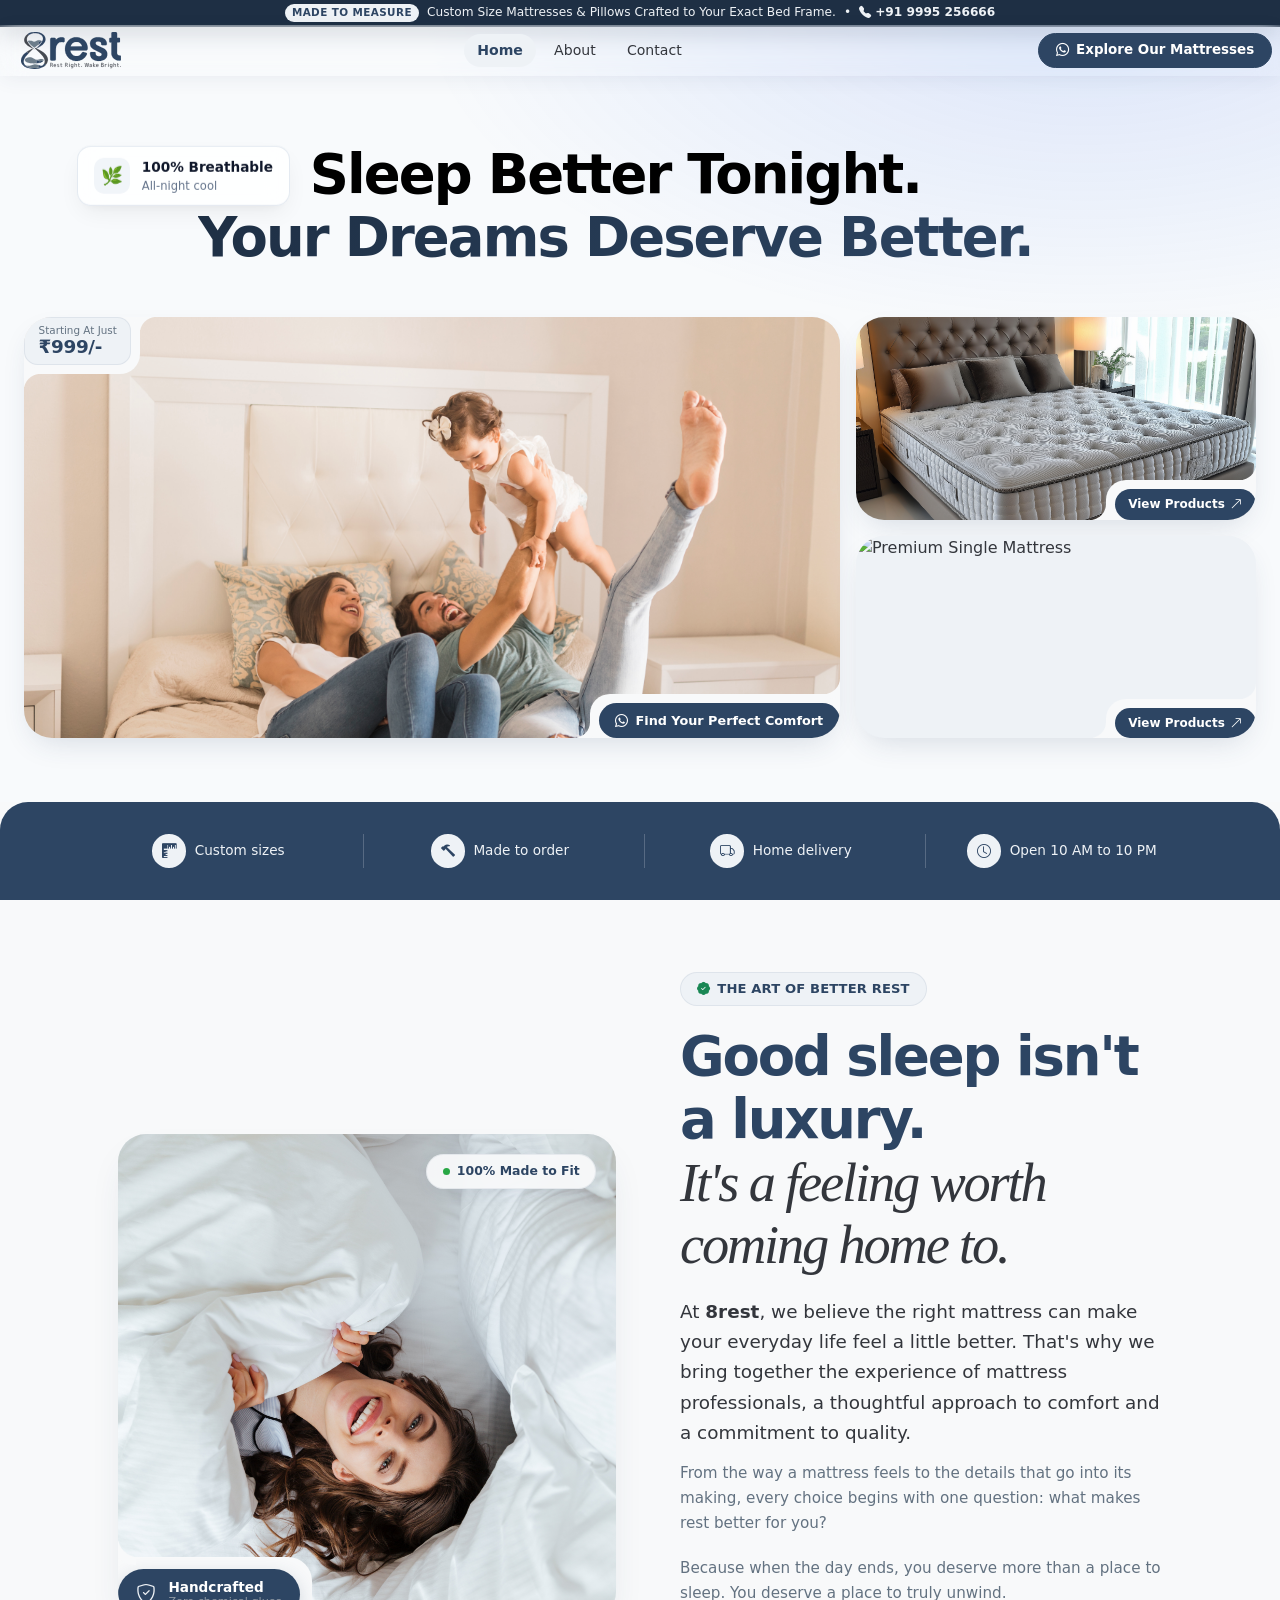
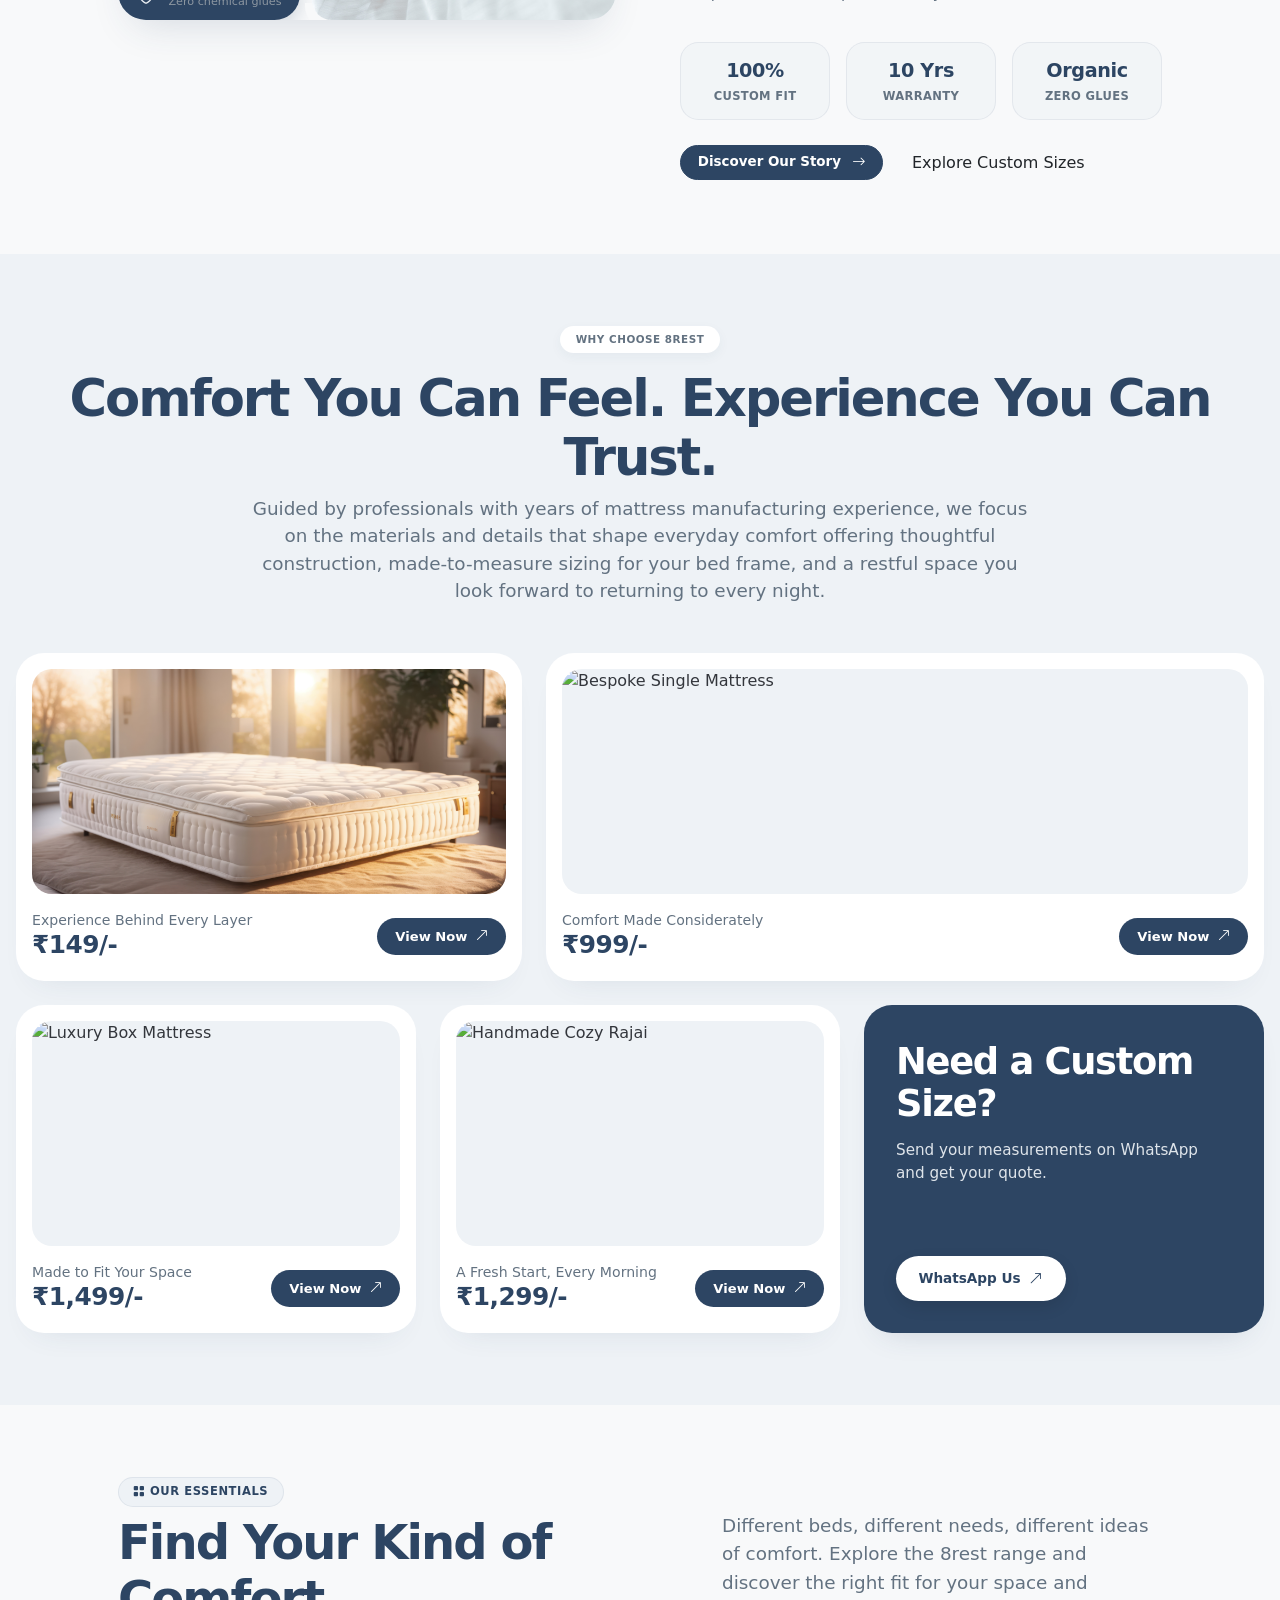
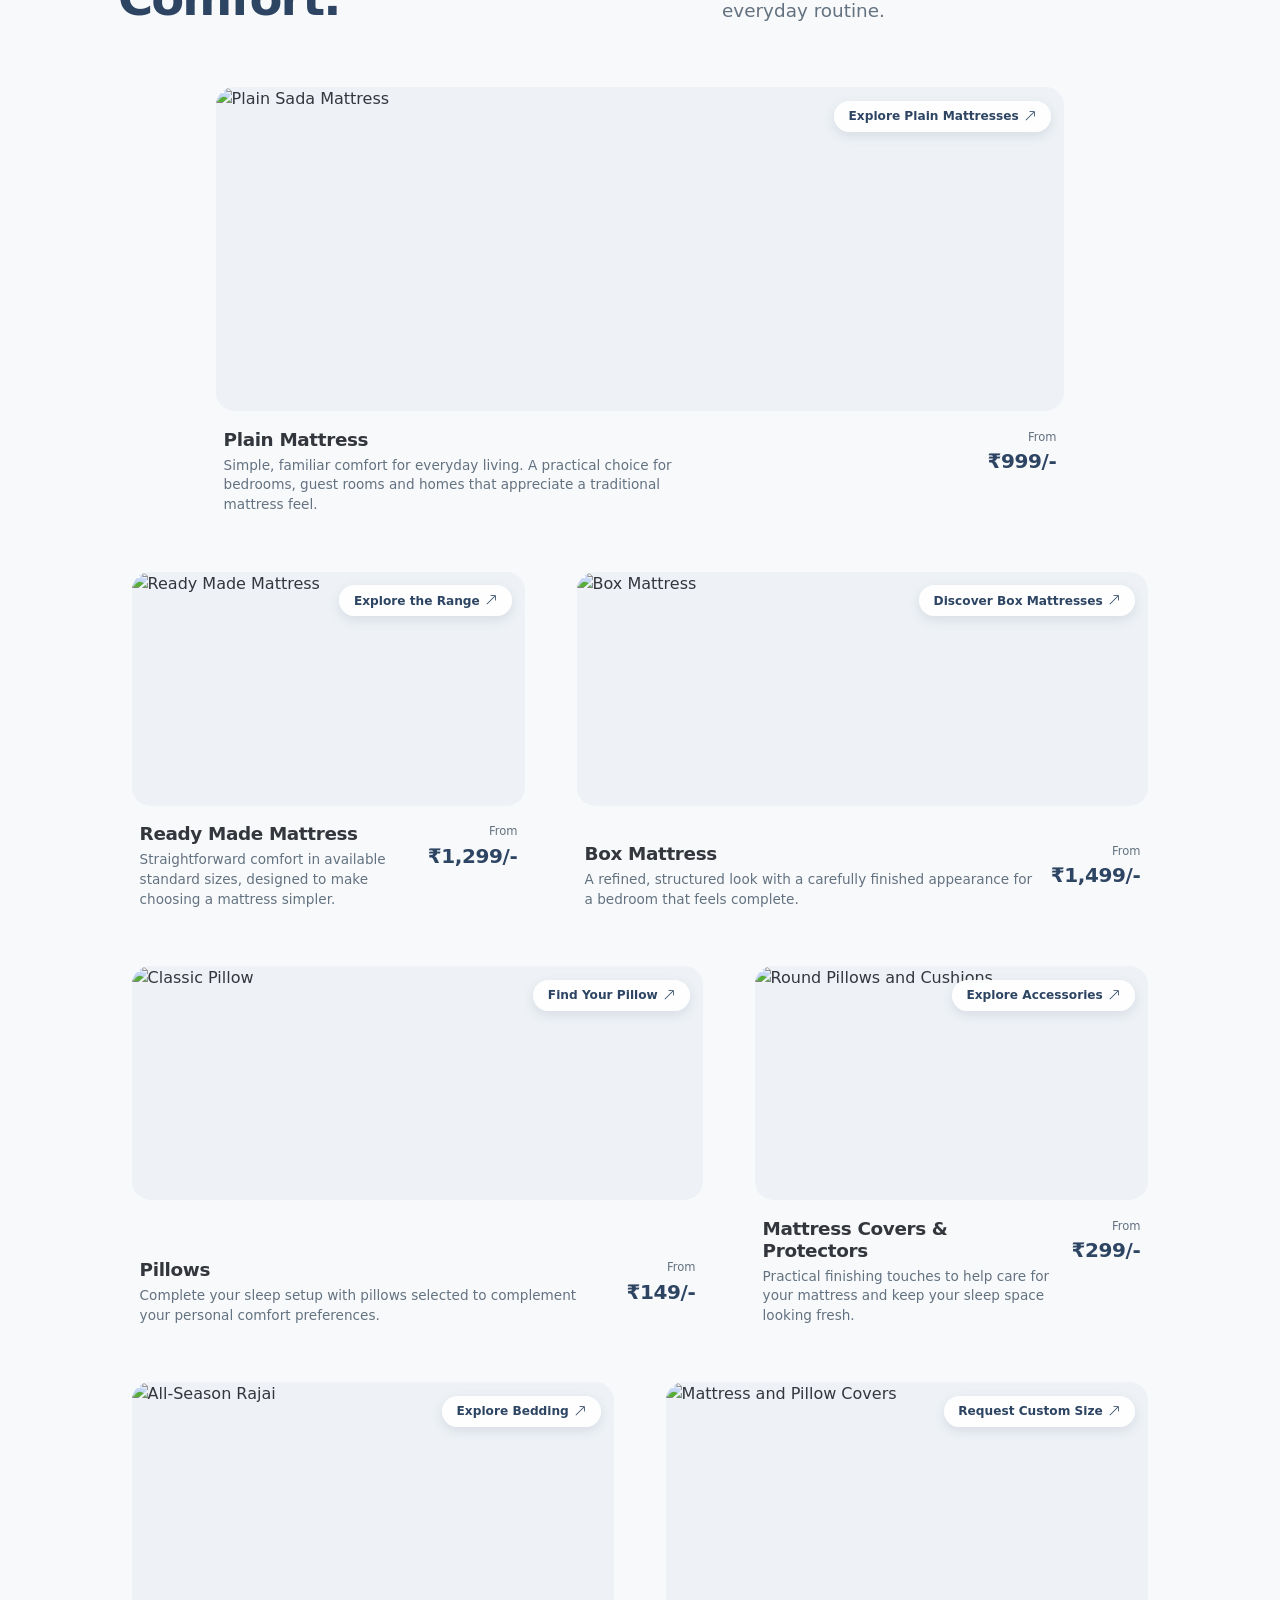
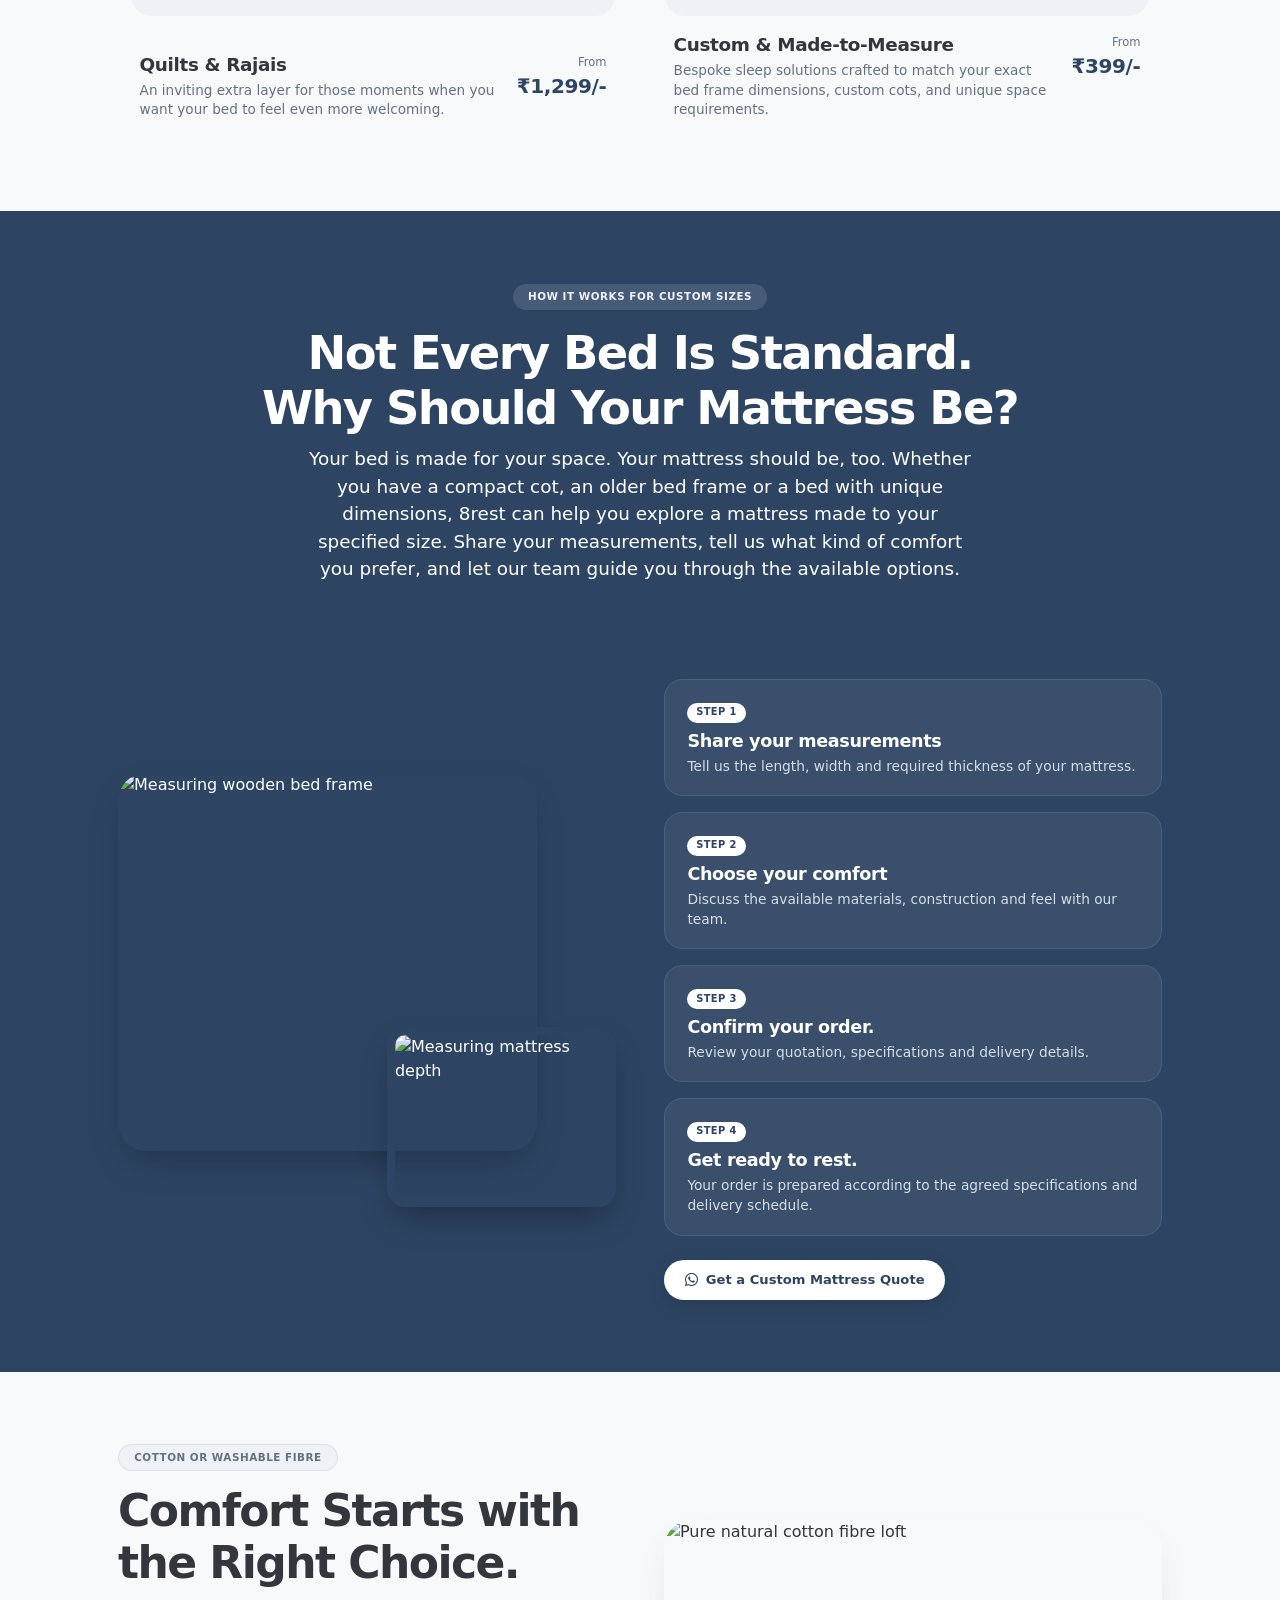
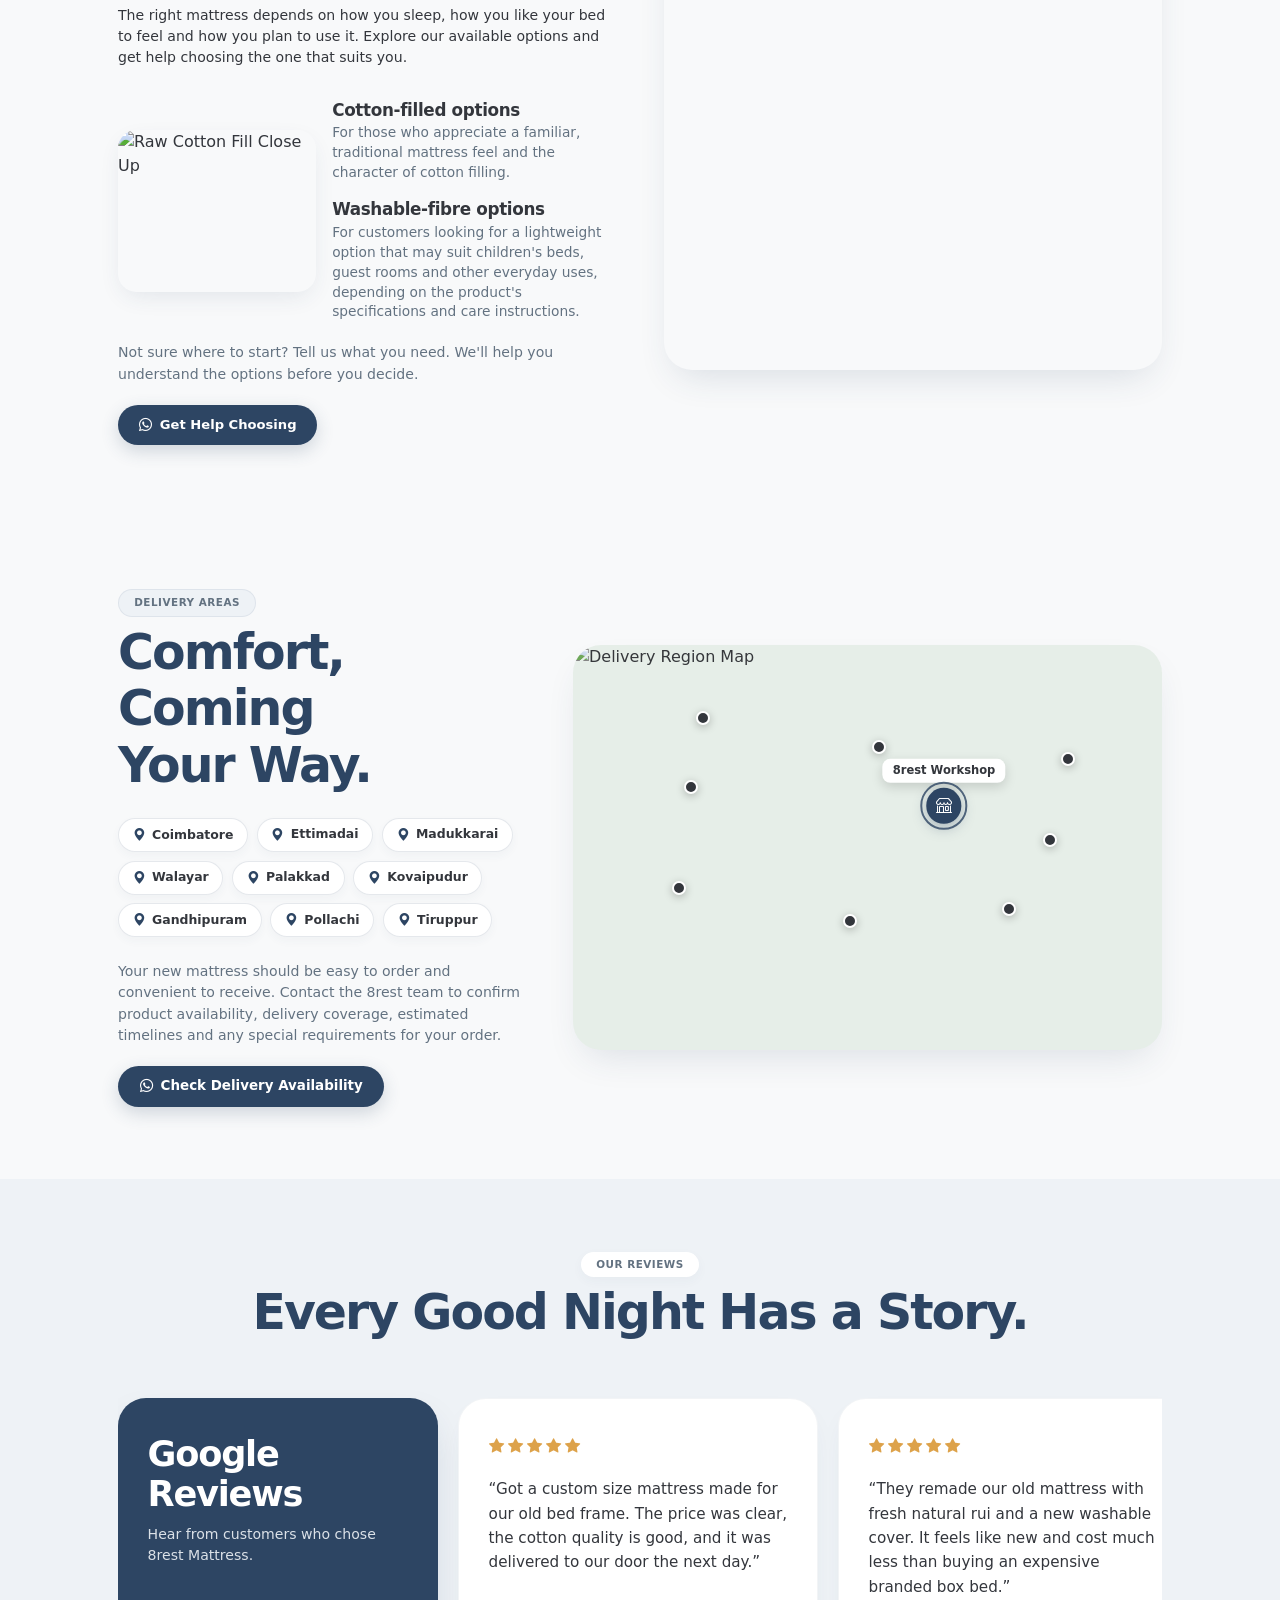
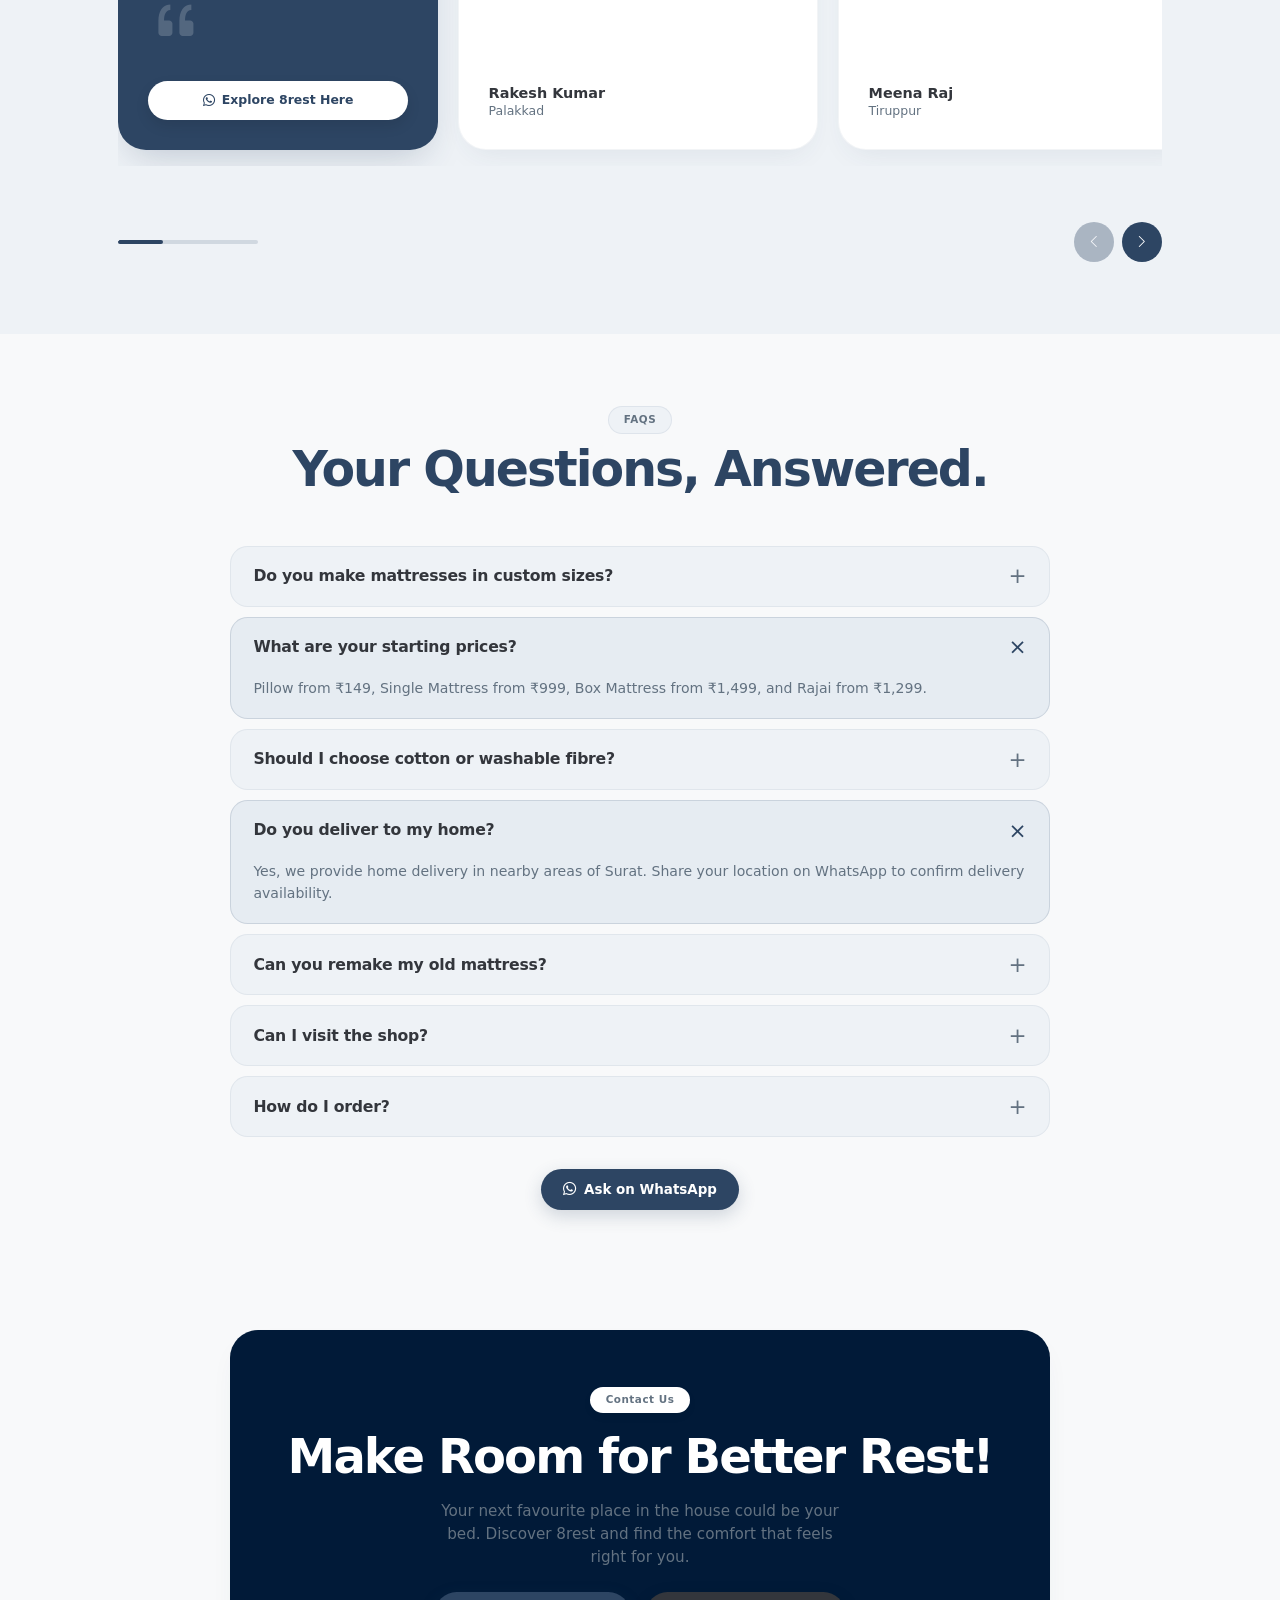
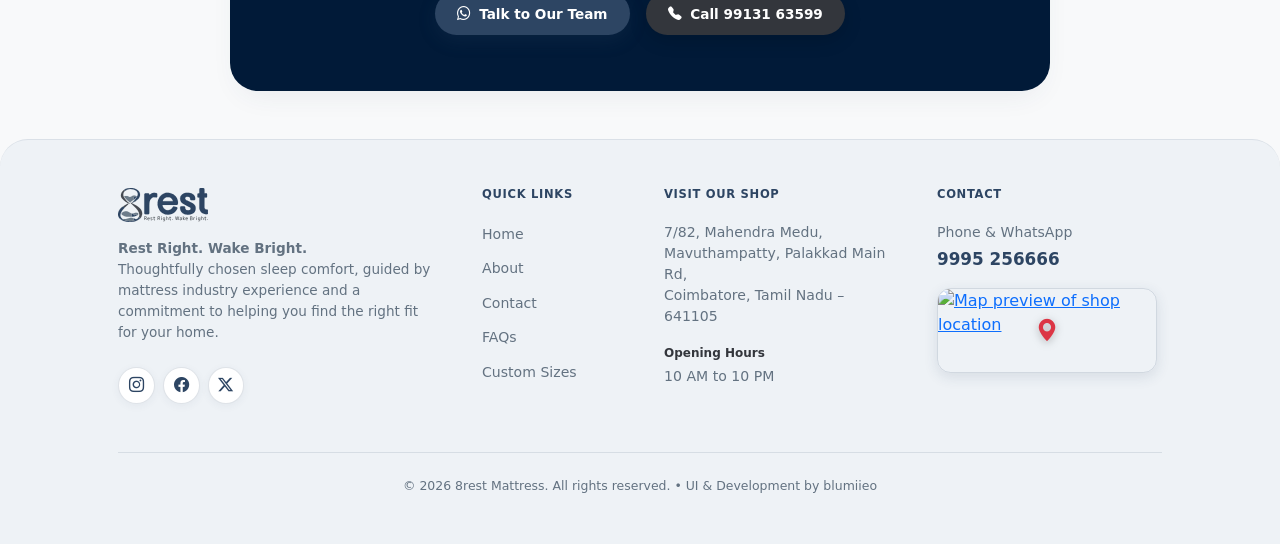
==== commit ff641f88: "Add files via upload" ====
--- a/index.html
+++ b/index.html
@@ -67,8 +67,8 @@
         <span class="top-promo-bar__tag">Made to Measure</span>
         <span>Custom Size Mattresses &amp; Pillows Crafted to Your Exact Bed Frame.</span>
         <span class="d-none d-sm-inline">•</span>
-        <a href="tel:+919999999999" class="top-promo-bar__phone d-none d-sm-inline-flex align-items-center gap-1">
-          <i class="bi bi-telephone-fill"></i> +91 99999 99999
+        <a href="tel:+919995256666" class="top-promo-bar__phone d-none d-sm-inline-flex align-items-center gap-1">
+          <i class="bi bi-telephone-fill"></i> +91 9995 256666
         </a>
       </div>
     </div>
@@ -862,15 +862,15 @@
 
             <!-- Interactive Location Chips -->
             <div class="location-chips-grid my-4 wow animate__fadeInUp" data-wow-duration="0.8s" data-wow-delay="0.2s">
-              <span class="loc-chip"><i class="bi bi-geo-alt-fill"></i> Thiruvananthapuram</span>
-              <span class="loc-chip"><i class="bi bi-geo-alt-fill"></i> Kollam</span>
-              <span class="loc-chip"><i class="bi bi-geo-alt-fill"></i> Alappuzha</span>
-              <span class="loc-chip"><i class="bi bi-geo-alt-fill"></i> Pathanamthitta</span>
-              <span class="loc-chip"><i class="bi bi-geo-alt-fill"></i> Kottayam</span>
-              <span class="loc-chip"><i class="bi bi-geo-alt-fill"></i> Kannur</span>
-              <span class="loc-chip"><i class="bi bi-geo-alt-fill"></i> Ernakulam</span>
-              <span class="loc-chip"><i class="bi bi-geo-alt-fill"></i> Kozhikode</span>
-              <span class="loc-chip"><i class="bi bi-geo-alt-fill"></i> Thrissur</span>
+              <span class="loc-chip"><i class="bi bi-geo-alt-fill"></i> Coimbatore</span>
+              <span class="loc-chip"><i class="bi bi-geo-alt-fill"></i> Ettimadai</span>
+              <span class="loc-chip"><i class="bi bi-geo-alt-fill"></i> Madukkarai</span>
+              <span class="loc-chip"><i class="bi bi-geo-alt-fill"></i> Walayar</span>
+              <span class="loc-chip"><i class="bi bi-geo-alt-fill"></i> Palakkad</span>
+              <span class="loc-chip"><i class="bi bi-geo-alt-fill"></i> Kovaipudur</span>
+              <span class="loc-chip"><i class="bi bi-geo-alt-fill"></i> Gandhipuram</span>
+              <span class="loc-chip"><i class="bi bi-geo-alt-fill"></i> Pollachi</span>
+              <span class="loc-chip"><i class="bi bi-geo-alt-fill"></i> Tiruppur</span>
             </div>
 
             <p class="delivery-note wow animate__fadeInUp" data-wow-duration="0.7s" data-wow-delay="0.25s">
@@ -974,7 +974,7 @@
               </p>
               <div class="review-card__author">
                 <strong class="author-name">Rakesh Kumar</strong>
-                <span class="author-loc">Kannur</span>
+                <span class="author-loc">Palakkad</span>
               </div>
             </div>
           </div>
@@ -994,8 +994,8 @@
                 cost much less than buying an expensive branded box bed.”
               </p>
               <div class="review-card__author">
-                <strong class="author-name">Meena Rajan</strong>
-                <span class="author-loc">Kozhikode</span>
+                <strong class="author-name">Meena Raj</strong>
+                <span class="author-loc">Tiruppur</span>
               </div>
             </div>
           </div>
@@ -1016,7 +1016,7 @@
               </p>
               <div class="review-card__author">
                 <strong class="author-name">Anand Krishna</strong>
-                <span class="author-loc">Kollam</span>
+                <span class="author-loc">Pollachi</span>
               </div>
             </div>
           </div>
@@ -1037,7 +1037,7 @@
               </p>
               <div class="review-card__author">
                 <strong class="author-name">Priya Nair</strong>
-                <span class="author-loc">Ernakulam</span>
+                <span class="author-loc">Tiruppur</span>
               </div>
             </div>
           </div>
@@ -1269,8 +1269,9 @@
         <div class="col-lg-3 col-md-6 col-6">
           <h4 class="footer-heading">VISIT OUR SHOP</h4>
           <p class="footer-info-text mb-3">
-            Malappuram,<br>
-            Kerala, India
+            7/82, Mahendra Medu,<br>
+            Mavuthampatty, Palakkad Main Rd,<br>
+            Coimbatore, Tamil Nadu – 641105
           </p>
           <span class="footer-subheading d-block mb-1">Opening Hours</span>
           <p class="footer-info-text">
@@ -1282,7 +1283,7 @@
         <div class="col-lg-3 col-md-6">
           <h4 class="footer-heading">CONTACT</h4>
           <p class="footer-info-text mb-1">Phone &amp; WhatsApp</p>
-          <a href="tel:+919913163599" class="footer-phone-link d-inline-block mb-3">99131 63599</a>
+          <a href="tel:+919995256666" class="footer-phone-link d-inline-block mb-3">9995 256666</a>
 
           <!-- Mini Map Card -->
           <a href="https://maps.google.com" target="_blank" rel="noopener" class="footer-mini-map d-block"
--- a/assets/css/main.style.css
+++ b/assets/css/main.style.css
@@ -5,17 +5,17 @@
 /* BODY BASE START  */
 :root {
   /* Brand Color Palette */
-  --c-primary:     #2D4563; /* primary slate blue */
-  --c-primary-deep:#1E2F44; /* dark hover / pressed */
-  --c-secondary:   #33363C; /* dark charcoal body / headings */
-  --c-third:       #637281; /* muted / secondary text & subtle borders */
-  --c-fourth:      #8D97A1; /* light slate accent / chips */
+  --c-primary: #2d4563; /* primary slate blue */
+  --c-primary-deep: #1e2f44; /* dark hover / pressed */
+  --c-secondary: #33363c; /* dark charcoal body / headings */
+  --c-third: #637281; /* muted / secondary text & subtle borders */
+  --c-fourth: #8d97a1; /* light slate accent / chips */
 
   /* Harmonized Background & Neutral Accents */
-  --c-paper:       #F8F9FA; /* clean master background */
-  --c-surface:     #EEF2F6; /* light card / chip tint */
-  --c-tint:        #E2E7ED; /* soft contrast card surface */
-  --c-white:       #FFFFFF;
+  --c-paper: #f8f9fa; /* clean master background */
+  --c-surface: #eef2f6; /* light card / chip tint */
+  --c-tint: #e2e7ed; /* soft contrast card surface */
+  --c-white: #ffffff;
 
   --font-base: "Inter", system-ui, -apple-system, sans-serif;
 
@@ -50,7 +50,10 @@
    2. TOP PROMO BAR (Untouched content)
    ========================================================= */
 .top-promo-bar {
-  position: relative;
+  position: fixed;
+  top: 0;
+  left: 0;
+  right: 0;
   z-index: 1035;
   background-color: var(--c-primary-deep);
   color: var(--c-surface);
@@ -59,6 +62,7 @@
   line-height: 1.3;
   border-bottom: 1px solid rgba(255, 255, 255, 0.08);
   flex-shrink: 0;
+  width: 100%;
 }
 .top-promo-bar__tag {
   background-color: var(--c-surface);
@@ -80,23 +84,29 @@
 .top-promo-bar__phone:hover {
   color: var(--c-white);
 }
+
 /* MOB RESPONSIVE */
 @media (max-width: 991.98px) {
   .top-promo-bar__tag {
     font-size: 0.2rem;
-    padding: 0.20rem 0.45rem;
+    padding: 0.2rem 0.45rem;
     line-height: 0;
   }
   .top-promo-bar {
     font-size: 0.5rem;
   }
 }
+
 /* =========================================================
    3. NAVIGATION START (Floating Pill Header - Untouched logic)
    ========================================================= */
 .site-header {
-  position: relative;
-  z-index: 1040;
+  position: fixed;
+  top: 19px;
+  left: 0;
+  right: 0;
+  width: 100%;
+  z-index: 1080;
   padding: 0.35rem 0;
   background: transparent;
   flex-shrink: 0;
@@ -107,13 +117,13 @@
   align-items: center;
   justify-content: space-between;
   gap: 1rem;
-  padding: 0.45rem 0.5rem 0.45rem 1.1rem;
-  background: rgba(248, 249, 250, 0.94);
-  -webkit-backdrop-filter: blur(14px) saturate(1.4);
-  backdrop-filter: blur(14px) saturate(1.4);
+  padding: 0.45rem 0.5rem 0.45rem 1.3rem;
+  background: transparent;
+  -webkit-backdrop-filter: blur(12px);
+  backdrop-filter: blur(12px);
   /* border: 1px solid rgba(45, 69, 99, 0.12); */
   /* border-radius: var(--radius-pill); */
-  box-shadow: 0 4px 18px -4px rgba(45, 69, 99, 0.08);
+  box-shadow: 0 4px 20px -2px rgba(45, 69, 99, 0.08);
   max-width: 100%;
   margin: 0 auto;
   position: relative;
@@ -132,8 +142,8 @@
 }
 
 .brand__mark {
-  width: 100px;      /* Adjust the logo width as needed */
-  height: auto;     /* Maintains the 1123:421 proportions automatically */
+  width: 100px; /* Adjust the logo width as needed */
+  height: auto; /* Maintains the 1123:421 proportions automatically */
   display: block;
   min-width: 100px;
 }
@@ -219,7 +229,7 @@
 }
 .nav-toggle__bar--2 {
   transform: translateY(0);
-      width: .9rem !important;
+  width: 0.9rem !important;
 }
 .nav-toggle__bar--3 {
   transform: translateY(5px);
@@ -308,14 +318,14 @@
 }
 
 @media only screen and (max-width: 991.98px) {
-.nav-pill {
+  .nav-pill {
     border-radius: var(--radius-pill);
     border: 1px solid rgba(45, 69, 99, 0.12);
-}
-.brand__mark {
+  }
+  .brand__mark {
     width: 60px;
     min-width: 60px;
-}
+  }
 }
 
 /* HOME HERO SECTION START */
@@ -344,7 +354,13 @@
     justify-content: center;
     padding-top: 3rem;
     padding-bottom: 5rem;
-    background: radial-gradient(60rem 30rem at 85% 0%, rgba(37, 99, 235, 0.14) 0%, transparent 70%), #f8fafc;
+    background:
+      radial-gradient(
+        60rem 30rem at 85% 0%,
+        rgba(37, 99, 235, 0.14) 0%,
+        transparent 70%
+      ),
+      #f8fafc;
   }
 }
 
@@ -352,9 +368,9 @@
 @media (max-width: 991.98px) {
   .app-wrapper {
     min-height: 100vh;
-        display: flex;
-        flex-direction: column;
-        justify-content: space-between;
+    display: flex;
+    flex-direction: column;
+    justify-content: space-between;
   }
   .hero-content-area {
     flex: 1 0 auto;
@@ -392,7 +408,7 @@
    ========================================================= */
 .hero-title-container {
   max-width: 900px;
-  margin: 0 auto 3rem;
+  margin: 6rem auto 3rem;
   flex-shrink: 0;
 }
 
@@ -406,10 +422,14 @@
 }
 
 .highlight-text {
-    color: #1e3a5f;
-    background: linear-gradient(135deg, var(--c-primary-deep, #1E2F44) 0%, var(--c-primary, #2D4563) 100%);
-    -webkit-background-clip: text;
-    -webkit-text-fill-color: transparent;
+  color: #1e3a5f;
+  background: linear-gradient(
+    135deg,
+    var(--c-primary-deep, #1e2f44) 0%,
+    var(--c-primary, #2d4563) 100%
+  );
+  -webkit-background-clip: text;
+  -webkit-text-fill-color: transparent;
 }
 
 .hero-title-icon-badge {
@@ -441,7 +461,7 @@
   width: 8px;
   height: 8px;
   border-radius: 50%;
-  background: #E58235;
+  background: #e58235;
   box-shadow: 0 0 0 0 rgba(229, 130, 53, 0.6);
   animation: beaconPulse 2s infinite;
 }
@@ -470,8 +490,8 @@
 
 @media only screen and (min-width: 992px) {
   .hero-title-icon-badge {
-left:29%;
-top: 35px;
+    left: 29%;
+    top: 35px;
   }
 }
 /* Floating Badges on Left Sides */
@@ -483,7 +503,9 @@
   backdrop-filter: blur(12px);
   -webkit-backdrop-filter: blur(12px);
   border: 1px solid rgba(226, 232, 240, 0.9);
-  box-shadow: 0 10px 25px -5px rgba(0, 0, 0, 0.07), 0 8px 10px -6px rgba(0, 0, 0, 0.04);
+  box-shadow:
+    0 10px 25px -5px rgba(0, 0, 0, 0.07),
+    0 8px 10px -6px rgba(0, 0, 0, 0.04);
   padding: 0.65rem 1rem;
   border-radius: 14px;
   align-items: center;
@@ -535,7 +557,8 @@
 
 /* Floating Keyframes */
 @keyframes float-gentle {
-  0%, 100% {
+  0%,
+  100% {
     transform: translateY(-50%);
   }
   50% {
@@ -544,7 +567,7 @@
 }
 
 @media (max-width: 991.98px) {
-  .floating-badge  {
+  .floating-badge {
     display: none !important;
   }
 }
@@ -870,7 +893,7 @@
 
 /* HOME SECTION 1 START */
 .about-section {
-  background-color: var(--c-paper, #F8F9FA);
+  background-color: var(--c-paper, #f8f9fa);
   position: relative;
   overflow: hidden;
 }
@@ -881,8 +904,8 @@
   align-items: center;
   gap: 0.45rem;
   padding: 0.4rem 1rem;
-  background-color: var(--c-surface, #EEF2F6);
-  color: var(--c-primary, #2D4563);
+  background-color: var(--c-surface, #eef2f6);
+  color: var(--c-primary, #2d4563);
   font-size: 0.82rem;
   font-weight: 600;
   border-radius: var(--radius-pill, 999px);
@@ -893,7 +916,7 @@
 
 /* Main Heading with Serif Contrast */
 .about-heading {
-  color: var(--c-primary, #2D4563);
+  color: var(--c-primary, #2d4563);
   font-size: clamp(2.1rem, 1.2rem + 2.8vw, 3.4rem);
   font-weight: 800;
   line-height: 1.15;
@@ -905,14 +928,14 @@
   font-family: Georgia, "Times New Roman", serif;
   font-style: italic;
   font-weight: 400;
-  color: var(--c-secondary, #33363C);
+  color: var(--c-secondary, #33363c);
 }
 
 /* Bio Text */
 .about-lede {
   font-size: clamp(1rem, 0.95rem + 0.3vw, 1.15rem);
   line-height: 1.65;
-  color: var(--c-secondary, #33363C);
+  color: var(--c-secondary, #33363c);
   margin-bottom: 0.75rem;
 }
 
@@ -930,19 +953,21 @@
   border-radius: var(--radius-md, 1.25rem);
   padding: 0.85rem 0.6rem;
   text-align: center;
-  transition: transform 0.3s ease, background 0.3s ease;
+  transition:
+    transform 0.3s ease,
+    background 0.3s ease;
 }
 
 .about-metric-card:hover {
   transform: translateY(-2px);
-  background: var(--c-surface, #EEF2F6);
+  background: var(--c-surface, #eef2f6);
 }
 
 .about-metric-card__val {
   display: block;
   font-size: 1.2rem;
   font-weight: 800;
-  color: var(--c-primary, #2D4563);
+  color: var(--c-primary, #2d4563);
   letter-spacing: -0.02em;
 }
 
@@ -969,7 +994,7 @@
   height: clamp(22rem, 54vh, 34rem);
   border-radius: var(--radius-lg, 2rem);
   overflow: hidden;
-  background-color: var(--c-surface, #EEF2F6);
+  background-color: var(--c-surface, #eef2f6);
   box-shadow: 0 18px 40px -16px rgba(45, 69, 99, 0.18);
 }
 
@@ -993,7 +1018,7 @@
   background: rgba(248, 249, 250, 0.94);
   -webkit-backdrop-filter: blur(8px);
   backdrop-filter: blur(8px);
-  color: var(--c-primary, #2D4563);
+  color: var(--c-primary, #2d4563);
   padding: 0.45rem 0.95rem;
   border-radius: var(--radius-pill, 999px);
   font-size: 0.78rem;
@@ -1017,7 +1042,7 @@
   position: absolute;
   bottom: 0;
   left: 0;
-  background: var(--c-paper, #F8F9FA);
+  background: var(--c-paper, #f8f9fa);
   padding: 0.75rem 0.75rem 0 0;
   border-top-right-radius: 1.5rem;
   z-index: 5;
@@ -1033,7 +1058,7 @@
   height: 20px;
   background: transparent;
   border-bottom-left-radius: 20px;
-  box-shadow: -4px 6px 0 2px var(--c-paper, #F8F9FA);
+  box-shadow: -4px 6px 0 2px var(--c-paper, #f8f9fa);
 }
 
 .notch--bottom-left::after {
@@ -1045,13 +1070,13 @@
   height: 20px;
   background: transparent;
   border-bottom-left-radius: 20px;
-  box-shadow: -4px 6px 0 3px var(--c-paper, #F8F9FA);
+  box-shadow: -4px 6px 0 3px var(--c-paper, #f8f9fa);
 }
 
 /* Tag Inside Bottom-Left Notch */
 .about-stat-tag {
-  background: var(--c-primary, #2D4563);
-  color: var(--c-white, #FFFFFF);
+  background: var(--c-primary, #2d4563);
+  color: var(--c-white, #ffffff);
   padding: 0.65rem 1.15rem;
   border-radius: var(--radius-pill, 999px);
   display: inline-flex;
@@ -1062,7 +1087,7 @@
 
 .stat-tag__icon {
   font-size: 1.25rem;
-  color: var(--c-surface, #EEF2F6);
+  color: var(--c-surface, #eef2f6);
   display: flex;
   align-items: center;
 }
@@ -1077,7 +1102,7 @@
 .stat-tag__desc {
   display: block;
   font-size: 0.7rem;
-  color: var(--c-fourth, #8D97A1);
+  color: var(--c-fourth, #8d97a1);
   line-height: 1.15;
 }
 
@@ -1100,7 +1125,10 @@
 
 /* HOME SECTION 2 START */
 .pricing-section {
-  background-color: var(--c-surface, #EEF2F6); /* Soft cool grey-blue theme background */
+  background-color: var(
+    --c-surface,
+    #eef2f6
+  ); /* Soft cool grey-blue theme background */
   overflow-x: hidden;
 }
 
@@ -1110,7 +1138,7 @@
   align-items: center;
   justify-content: center;
   padding: 0.35rem 1rem;
-  background-color: var(--c-white, #FFFFFF);
+  background-color: var(--c-white, #ffffff);
   color: var(--c-third, #637281);
   font-size: 0.65rem;
   font-weight: 600;
@@ -1120,7 +1148,7 @@
 }
 
 .pricing-title {
-  color: var(--c-primary, #2D4563);
+  color: var(--c-primary, #2d4563);
   font-size: clamp(2rem, 1.2rem + 2.5vw, 3.25rem);
   font-weight: 700;
   letter-spacing: -0.04em;
@@ -1128,9 +1156,9 @@
 }
 
 .pricing-subtitle {
-  font-size: clamp(0.9rem, 0.85rem + 0.25vw, 1.1rem);
+  font-size: clamp(1rem, 0.95rem + 0.3vw, 1.15rem);
   color: var(--c-third, #637281);
-  max-width: 540px;
+  max-width: 64%;
   line-height: 1.5;
 }
 
@@ -1141,7 +1169,7 @@
 
 /* Base White Pricing Cards */
 .pricing-card {
-  background-color: var(--c-white, #FFFFFF);
+  background-color: var(--c-white, #ffffff);
   border-radius: var(--radius-lg, 2rem);
   padding: 1rem;
   height: 100%;
@@ -1149,7 +1177,9 @@
   flex-direction: column;
   justify-content: space-between;
   box-shadow: 0 16px 32px -20px rgba(45, 69, 99, 0.12);
-  transition: transform 0.4s var(--ease), box-shadow 0.4s var(--ease);
+  transition:
+    transform 0.4s var(--ease),
+    box-shadow 0.4s var(--ease);
 }
 
 .pricing-card:hover {
@@ -1203,14 +1233,14 @@
 .meta-price {
   font-size: clamp(1.35rem, 1.15rem + 0.5vw, 1.75rem);
   font-weight: 800;
-  color: var(--c-primary, #2D4563);
+  color: var(--c-primary, #2d4563);
   letter-spacing: -0.02em;
 }
 
 /* Card CTA Pill Buttons */
 .btn-pricing {
-  background-color: var(--c-primary, #2D4563);
-  color: var(--c-white, #FFFFFF);
+  background-color: var(--c-primary, #2d4563);
+  color: var(--c-white, #ffffff);
   padding: 0.55rem 1.15rem;
   font-size: 0.82rem;
   font-weight: 600;
@@ -1220,19 +1250,21 @@
   gap: 0.45rem;
   text-decoration: none;
   white-space: nowrap;
-  transition: background-color 0.25s, transform 0.25s;
+  transition:
+    background-color 0.25s,
+    transform 0.25s;
 }
 
 .btn-pricing:hover {
-  background-color: var(--c-primary-deep, #1E2F44);
-  color: var(--c-white, #FFFFFF);
+  background-color: var(--c-primary-deep, #1e2f44);
+  color: var(--c-white, #ffffff);
   transform: translateY(-2px);
 }
 
 /* Primary Dark Blue Custom CTA Card */
 .cta-card {
-  background-color: var(--c-primary, #2D4563);
-  color: var(--c-white, #FFFFFF);
+  background-color: var(--c-primary, #2d4563);
+  color: var(--c-white, #ffffff);
   border-radius: var(--radius-lg, 2rem);
   padding: 2.25rem 2rem 2rem 2rem;
   height: 100%;
@@ -1241,7 +1273,9 @@
   justify-content: space-between;
   min-height: 20rem; /* Consistency with brother cards */
   box-shadow: 0 16px 32px -20px rgba(45, 69, 99, 0.22);
-  transition: transform 0.4s var(--ease), box-shadow 0.4s var(--ease);
+  transition:
+    transform 0.4s var(--ease),
+    box-shadow 0.4s var(--ease);
 }
 
 .cta-card:hover {
@@ -1266,14 +1300,14 @@
 .cta-card__desc {
   font-size: 0.95rem;
   line-height: 1.5;
-  color: var(--c-surface, #EEF2F6);
+  color: var(--c-surface, #eef2f6);
   opacity: 0.92;
   margin: 0;
 }
 
 .btn-cta-white {
-  background-color: var(--c-white, #FFFFFF);
-  color: var(--c-primary, #2D4563);
+  background-color: var(--c-white, #ffffff);
+  color: var(--c-primary, #2d4563);
   padding: 0.75rem 1.4rem;
   font-size: 0.85rem;
   font-weight: 600;
@@ -1284,13 +1318,15 @@
   gap: 0.55rem;
   text-decoration: none;
   align-self: flex-start;
-  transition: background-color 0.25s, transform 0.25s;
+  transition:
+    background-color 0.25s,
+    transform 0.25s;
   box-shadow: 0 6px 16px rgba(0, 0, 0, 0.1);
 }
 
 .btn-cta-white:hover {
-  background-color: var(--c-surface, #EEF2F6);
-  color: var(--c-primary, #2D4563);
+  background-color: var(--c-surface, #eef2f6);
+  color: var(--c-primary, #2d4563);
   transform: translateY(-2px);
 }
 
@@ -1306,6 +1342,9 @@
     padding: 2.25rem 2rem;
     gap: 1.5rem;
   }
+  .pricing-subtitle {
+    max-width: 95%;
+  }
 }
 
 @media (max-width: 575.98px) {
@@ -1338,7 +1377,7 @@
    PRODUCT CATALOG SECTION STYLES
    ========================================================= */
 .catalog-section {
-  background-color: var(--c-paper, #F8F9FA);
+  background-color: var(--c-paper, #f8f9fa);
   position: relative;
   overflow: hidden;
 }
@@ -1348,8 +1387,8 @@
   display: inline-flex;
   align-items: center;
   padding: 0.35rem 0.9rem;
-  background-color: var(--c-surface, #EEF2F6);
-  color: var(--c-primary, #2D4563);
+  background-color: var(--c-surface, #eef2f6);
+  color: var(--c-primary, #2d4563);
   font-size: 0.72rem;
   font-weight: 700;
   border-radius: var(--radius-pill, 999px);
@@ -1358,7 +1397,7 @@
 }
 
 .catalog-title {
-  color: var(--c-primary, #2D4563);
+  color: var(--c-primary, #2d4563);
   font-size: clamp(2rem, 1.4rem + 2.2vw, 3rem);
   font-weight: 800;
   letter-spacing: -0.04em;
@@ -1368,16 +1407,16 @@
 
 .catalog-header-desc {
   max-width: 440px;
-  font-size: 0.95rem;
+  font-size: clamp(1rem, 0.95rem + 0.3vw, 1.15rem);
   color: var(--c-third, #637281);
   line-height: 1.55;
 }
 
 @media only screen and (min-width: 992px) {
-.section-3 .px-lg-5{
-  padding-left: 6rem !important;
-  padding-right: 6rem !important;
-}
+  .section-3 .px-lg-5 {
+    padding-left: 6rem !important;
+    padding-right: 6rem !important;
+  }
 }
 
 /* Base Catalog Card */
@@ -1391,7 +1430,9 @@
   justify-content: space-between;
   /* border: 1px solid rgba(45, 69, 99, 0.06); */
   /* box-shadow: 0 10px 24px -12px rgba(45, 69, 99, 0.08); */
-  transition: transform 0.35s var(--ease, ease), box-shadow 0.35s var(--ease, ease);
+  transition:
+    transform 0.35s var(--ease, ease),
+    box-shadow 0.35s var(--ease, ease);
 }
 
 .catalog-card:hover {
@@ -1406,7 +1447,7 @@
   height: clamp(13rem, 26vh, 18rem);
   border-radius: var(--radius-md, 1.15rem);
   overflow: hidden;
-  background-color: var(--c-surface, #EEF2F6);
+  background-color: var(--c-surface, #eef2f6);
 }
 
 /* Feature item extra height */
@@ -1434,7 +1475,7 @@
   background-color: rgba(255, 255, 255, 0.92);
   -webkit-backdrop-filter: blur(8px);
   backdrop-filter: blur(8px);
-  color: var(--c-primary, #2D4563);
+  color: var(--c-primary, #2d4563);
   padding: 0.4rem 0.9rem;
   border-radius: var(--radius-pill, 999px);
   font-size: 0.76rem;
@@ -1444,12 +1485,15 @@
   gap: 0.35rem;
   text-decoration: none;
   box-shadow: 0 4px 12px rgba(45, 69, 99, 0.12);
-  transition: background-color 0.25s, color 0.25s, transform 0.25s;
+  transition:
+    background-color 0.25s,
+    color 0.25s,
+    transform 0.25s;
 }
 
 .btn-card-notch:hover {
-  background-color: var(--c-primary, #2D4563);
-  color: var(--c-white, #FFFFFF);
+  background-color: var(--c-primary, #2d4563);
+  color: var(--c-white, #ffffff);
   transform: translateY(-2px);
 }
 
@@ -1469,7 +1513,7 @@
 .product-name {
   font-size: 1.15rem;
   font-weight: 700;
-  color: var(--c-secondary, #33363C);
+  color: var(--c-secondary, #33363c);
   letter-spacing: -0.02em;
   margin: 0 0 0.3rem;
 }
@@ -1498,7 +1542,7 @@
 .price-val {
   font-size: 1.25rem;
   font-weight: 800;
-  color: var(--c-primary, #2D4563);
+  color: var(--c-primary, #2d4563);
   letter-spacing: -0.02em;
 }
 
@@ -1529,8 +1573,8 @@
 
 /* HOME SECTION 4 START */
 .custom-process-section {
-  background-color: var(--c-primary, #2D4563);
-  color: var(--c-white, #FFFFFF);
+  background-color: var(--c-primary, #2d4563);
+  color: var(--c-white, #ffffff);
   overflow-x: hidden;
 }
 
@@ -1539,7 +1583,7 @@
   align-items: center;
   padding: 0.3rem 0.95rem;
   background-color: rgba(255, 255, 255, 0.12);
-  color: var(--c-surface, #EEF2F6);
+  color: var(--c-surface, #eef2f6);
   font-size: 0.65rem;
   font-weight: 700;
   border-radius: var(--radius-pill, 999px);
@@ -1548,12 +1592,18 @@
 }
 
 .custom-title {
-  color: var(--c-white, #FFFFFF);
+  color: var(--c-white, #ffffff);
   font-size: clamp(1.85rem, 1.3rem + 2vw, 2.9rem);
   font-weight: 700;
   letter-spacing: -0.035em;
   line-height: 1.2;
   max-width: 820px;
+}
+
+.section-4 .custom-lead {
+  font-size: clamp(1rem, 0.95rem + 0.3vw, 1.15rem);
+  width: 65%;
+  margin: 0px auto;
 }
 
 /* Overlapping Visual Media Layout */
@@ -1580,7 +1630,7 @@
   height: clamp(9rem, 20vh, 13rem);
   border-radius: var(--radius-md, 1.15rem);
   overflow: hidden;
-  border: 8px solid var(--c-primary, #2D4563);
+  border: 8px solid var(--c-primary, #2d4563);
   box-shadow: 0 16px 32px -8px rgba(10, 20, 32, 0.45);
 }
 
@@ -1597,7 +1647,9 @@
   border: 1px solid rgba(255, 255, 255, 0.09);
   border-radius: var(--radius-md, 1.15rem);
   padding: 1.15rem 1.4rem;
-  transition: transform 0.3s var(--ease, ease), background-color 0.3s;
+  transition:
+    transform 0.3s var(--ease, ease),
+    background-color 0.3s;
 }
 
 .step-card:hover {
@@ -1607,8 +1659,8 @@
 
 .step-badge {
   display: inline-block;
-  background-color: var(--c-white, #FFFFFF);
-  color: var(--c-primary, #2D4563);
+  background-color: var(--c-white, #ffffff);
+  color: var(--c-primary, #2d4563);
   font-size: 0.62rem;
   font-weight: 800;
   border-radius: var(--radius-pill, 999px);
@@ -1618,7 +1670,7 @@
 }
 
 .step-card__title {
-  color: var(--c-white, #FFFFFF);
+  color: var(--c-white, #ffffff);
   font-size: 1.1rem;
   font-weight: 700;
   margin: 0 0 0.25rem;
@@ -1626,7 +1678,7 @@
 }
 
 .step-card__desc {
-  color: var(--c-surface, #EEF2F6);
+  color: var(--c-surface, #eef2f6);
   font-size: 0.86rem;
   margin: 0;
   opacity: 0.88;
@@ -1634,8 +1686,8 @@
 
 /* WhatsApp CTA Button */
 .btn-step-wa {
-  background-color: var(--c-white, #FFFFFF);
-  color: var(--c-primary, #2D4563);
+  background-color: var(--c-white, #ffffff);
+  color: var(--c-primary, #2d4563);
   padding: 0.65rem 1.3rem;
   border-radius: var(--radius-pill, 999px);
   font-size: 0.82rem;
@@ -1645,19 +1697,34 @@
   gap: 0.5rem;
   text-decoration: none;
   box-shadow: 0 6px 18px rgba(0, 0, 0, 0.15);
-  transition: transform 0.25s, background-color 0.25s;
+  transition:
+    transform 0.25s,
+    background-color 0.25s;
 }
 
 .btn-step-wa:hover {
-  background-color: var(--c-surface, #EEF2F6);
-  color: var(--c-primary, #2D4563);
+  background-color: var(--c-surface, #eef2f6);
+  color: var(--c-primary, #2d4563);
   transform: translateY(-2px);
+}
+
+/* Mob responsive */
+@media only screen and (max-width: 991.98px) {
+  .section-4 .custom-lead {
+    width: 95%;
+  }
+}
+
+@media only screen and (max-width: 575.98px) {
+  .section-4 .custom-lead {
+    width: 95%;
+  }
 }
 /* HOME SECTION 4 END */
 
 /* HOME SECTION 5 START */
 .material-guide-section {
-  background-color: var(--c-paper, #F8F9FA);
+  background-color: var(--c-paper, #f8f9fa);
   overflow-x: hidden;
 }
 
@@ -1665,7 +1732,7 @@
   display: inline-flex;
   align-items: center;
   padding: 0.3rem 0.95rem;
-  background-color: var(--c-surface, #EEF2F6);
+  background-color: var(--c-surface, #eef2f6);
   color: var(--c-third, #637281);
   font-size: 0.65rem;
   font-weight: 700;
@@ -1675,7 +1742,7 @@
 }
 
 .material-title {
-  color: var(--c-secondary, #33363C);
+  color: var(--c-secondary, #33363c);
   font-size: clamp(1.85rem, 1.3rem + 2vw, 2.75rem);
   font-weight: 800;
   letter-spacing: -0.035em;
@@ -1703,7 +1770,7 @@
 .spec-label {
   font-size: 1.05rem;
   font-weight: 700;
-  color: var(--c-secondary, #33363C);
+  color: var(--c-secondary, #33363c);
   margin: 0 0 0.2rem;
   letter-spacing: -0.02em;
 }
@@ -1723,8 +1790,8 @@
 
 /* Dark Green / Slate CTA Button */
 .btn-guide-wa {
-  background-color: var(--c-primary, #2D4563);
-  color: var(--c-white, #FFFFFF);
+  background-color: var(--c-primary, #2d4563);
+  color: var(--c-white, #ffffff);
   padding: 0.65rem 1.3rem;
   border-radius: var(--radius-pill, 999px);
   font-size: 0.82rem;
@@ -1734,12 +1801,14 @@
   gap: 0.5rem;
   text-decoration: none;
   box-shadow: 0 6px 18px rgba(45, 69, 99, 0.2);
-  transition: transform 0.25s, background-color 0.25s;
+  transition:
+    transform 0.25s,
+    background-color 0.25s;
 }
 
 .btn-guide-wa:hover {
-  background-color: var(--c-primary-deep, #1E2F44);
-  color: var(--c-white, #FFFFFF);
+  background-color: var(--c-primary-deep, #1e2f44);
+  color: var(--c-white, #ffffff);
   transform: translateY(-2px);
 }
 
@@ -1758,6 +1827,9 @@
   object-fit: cover;
   display: block;
 }
+.section-5 .materials-intro {
+  font-size: 0.88rem;
+}
 
 /* Moob Responsive */
 @media (max-width: 991.98px) {
@@ -1790,7 +1862,7 @@
    SECTION 6: DELIVERY AREAS
    ========================================================= */
 .delivery-section {
-  background-color: var(--c-paper, #F8F9FA);
+  background-color: var(--c-paper, #f8f9fa);
   overflow-x: hidden;
 }
 
@@ -1798,7 +1870,7 @@
   display: inline-flex;
   align-items: center;
   padding: 0.32rem 0.95rem;
-  background-color: var(--c-surface, #EEF2F6);
+  background-color: var(--c-surface, #eef2f6);
   color: var(--c-third, #637281);
   font-size: 0.65rem;
   font-weight: 700;
@@ -1808,7 +1880,7 @@
 }
 
 .delivery-title {
-  color: var(--c-primary, #2D4563);
+  color: var(--c-primary, #2d4563);
   font-size: clamp(2rem, 1.3rem + 2.2vw, 3.2rem);
   font-weight: 800;
   letter-spacing: -0.04em;
@@ -1828,25 +1900,28 @@
   display: inline-flex;
   align-items: center;
   gap: 0.4rem;
-  background-color: var(--c-white, #FFFFFF);
-  color: var(--c-secondary, #33363C);
+  background-color: var(--c-white, #ffffff);
+  color: var(--c-secondary, #33363c);
   border: 1px solid rgba(45, 69, 99, 0.12);
   padding: 0.4rem 0.85rem;
   border-radius: var(--radius-pill, 999px);
   font-size: 0.78rem;
   font-weight: 600;
   box-shadow: 0 4px 10px rgba(45, 69, 99, 0.04);
-  transition: transform 0.25s, border-color 0.25s, background-color 0.25s;
+  transition:
+    transform 0.25s,
+    border-color 0.25s,
+    background-color 0.25s;
 }
 
 .loc-chip:hover {
   transform: translateY(-2px);
-  border-color: var(--c-primary, #2D4563);
-  background-color: var(--c-surface, #EEF2F6);
+  border-color: var(--c-primary, #2d4563);
+  background-color: var(--c-surface, #eef2f6);
 }
 
 .loc-chip i {
-  color: var(--c-primary, #2D4563);
+  color: var(--c-primary, #2d4563);
   font-size: 0.8rem;
 }
 
@@ -1859,8 +1934,8 @@
 }
 
 .btn-delivery-wa {
-  background-color: var(--c-primary, #2D4563);
-  color: var(--c-white, #FFFFFF);
+  background-color: var(--c-primary, #2d4563);
+  color: var(--c-white, #ffffff);
   padding: 0.65rem 1.35rem;
   border-radius: var(--radius-pill, 999px);
   font-size: 0.84rem;
@@ -1870,12 +1945,14 @@
   gap: 0.5rem;
   text-decoration: none;
   box-shadow: 0 6px 18px rgba(45, 69, 99, 0.2);
-  transition: background-color 0.25s, transform 0.25s;
+  transition:
+    background-color 0.25s,
+    transform 0.25s;
 }
 
 .btn-delivery-wa:hover {
-  background-color: var(--c-primary-deep, #1E2F44);
-  color: var(--c-white, #FFFFFF);
+  background-color: var(--c-primary-deep, #1e2f44);
+  color: var(--c-white, #ffffff);
   transform: translateY(-2px);
 }
 
@@ -1892,7 +1969,7 @@
   border-radius: var(--radius-lg, 1.75rem);
   overflow: hidden;
   box-shadow: 0 16px 36px -12px rgba(45, 69, 99, 0.15);
-  background-color: #E6EEE8;
+  background-color: #e6eee8;
 }
 
 .map-artboard__bg {
@@ -1914,8 +1991,8 @@
 }
 
 .hub-pill {
-  background-color: var(--c-white, #FFFFFF);
-  color: var(--c-secondary, #33363C);
+  background-color: var(--c-white, #ffffff);
+  color: var(--c-secondary, #33363c);
   font-size: 0.72rem;
   font-weight: 700;
   padding: 0.2rem 0.65rem;
@@ -1929,8 +2006,8 @@
   width: 2.2rem;
   height: 2.2rem;
   border-radius: 50%;
-  background-color: var(--c-primary, #2D4563);
-  color: var(--c-white, #FFFFFF);
+  background-color: var(--c-primary, #2d4563);
+  color: var(--c-white, #ffffff);
   display: grid;
   place-items: center;
   font-size: 1rem;
@@ -1942,7 +2019,7 @@
   position: absolute;
   inset: -6px;
   border-radius: 50%;
-  border: 2px solid var(--c-primary, #2D4563);
+  border: 2px solid var(--c-primary, #2d4563);
   opacity: 0.8;
   animation: mapPulse 2.2s infinite;
 }
@@ -1953,28 +2030,36 @@
   width: 14px;
   height: 14px;
   border-radius: 50%;
-  background-color: var(--c-secondary, #33363C);
-  border: 2.5px solid var(--c-white, #FFFFFF);
+  background-color: var(--c-secondary, #33363c);
+  border: 2.5px solid var(--c-white, #ffffff);
   box-shadow: 0 2px 8px rgba(0, 0, 0, 0.25);
   transform: translate(-50%, -50%);
-  transition: transform 0.25s ease, background-color 0.25s;
+  transition:
+    transform 0.25s ease,
+    background-color 0.25s;
   cursor: pointer;
 }
 
 .map-dot-pin:hover {
   transform: translate(-50%, -50%) scale(1.35);
-  background-color: var(--c-primary, #2D4563);
+  background-color: var(--c-primary, #2d4563);
 }
 
 @keyframes mapPulse {
-  0% { transform: scale(0.85); opacity: 0.9; }
-  100% { transform: scale(1.6); opacity: 0; }
+  0% {
+    transform: scale(0.85);
+    opacity: 0.9;
+  }
+  100% {
+    transform: scale(1.6);
+    opacity: 0;
+  }
 }
 /* HOME SECTION 6 END */
 
 /* HOME SECTION 7 START */
 .reviews-section {
-  background-color: var(--c-surface, #EEF2F6);
+  background-color: var(--c-surface, #eef2f6);
   overflow-x: hidden;
   position: relative;
 }
@@ -1983,7 +2068,7 @@
   display: inline-flex;
   align-items: center;
   padding: 0.32rem 0.95rem;
-  background-color: var(--c-white, #FFFFFF);
+  background-color: var(--c-white, #ffffff);
   color: var(--c-third, #637281);
   font-size: 0.65rem;
   font-weight: 700;
@@ -1993,7 +2078,7 @@
 }
 
 .reviews-title {
-  color: var(--c-primary, #2D4563);
+  color: var(--c-primary, #2d4563);
   font-size: clamp(2rem, 1.3rem + 2.2vw, 3.2rem);
   font-weight: 800;
   letter-spacing: -0.04em;
@@ -2015,12 +2100,12 @@
   -webkit-overflow-scrolling: touch;
   scroll-snap-type: x mandatory;
   padding: 0.5rem 0 1rem;
-  scrollbar-width: none;        /* Firefox */
-  -ms-overflow-style: none;     /* IE/Edge */
+  scrollbar-width: none; /* Firefox */
+  -ms-overflow-style: none; /* IE/Edge */
 }
 
 .reviews-track::-webkit-scrollbar {
-  display: none;                /* Chrome/Safari */
+  display: none; /* Chrome/Safari */
 }
 
 .review-slide-item {
@@ -2036,8 +2121,8 @@
 
 /* Brand Card */
 .brand-review-card {
-  background-color: var(--c-primary, #2D4563);
-  color: var(--c-white, #FFFFFF);
+  background-color: var(--c-primary, #2d4563);
+  color: var(--c-white, #ffffff);
   border-radius: var(--radius-lg, 1.75rem);
   padding: 2.25rem 1.85rem 1.85rem;
   height: 100%;
@@ -2058,7 +2143,7 @@
 
 .brand-review-sub {
   font-size: 0.88rem;
-  color: var(--c-surface, #EEF2F6);
+  color: var(--c-surface, #eef2f6);
   opacity: 0.9;
   margin: 0;
   line-height: 1.45;
@@ -2067,14 +2152,14 @@
 .quote-mark {
   font-size: 3.5rem;
   line-height: 1;
-  color: var(--c-white, #FFFFFF);
+  color: var(--c-white, #ffffff);
   opacity: 0.18;
   margin: 1.25rem 0;
 }
 
 .btn-check-wa {
-  background-color: var(--c-white, #FFFFFF);
-  color: var(--c-primary, #2D4563);
+  background-color: var(--c-white, #ffffff);
+  color: var(--c-primary, #2d4563);
   padding: 0.65rem 1.15rem;
   border-radius: var(--radius-pill, 999px);
   font-size: 0.78rem;
@@ -2085,18 +2170,20 @@
   gap: 0.45rem;
   text-decoration: none;
   box-shadow: 0 6px 14px rgba(0, 0, 0, 0.1);
-  transition: transform 0.25s, background-color 0.25s;
+  transition:
+    transform 0.25s,
+    background-color 0.25s;
 }
 
 .btn-check-wa:hover {
-  background-color: var(--c-surface, #EEF2F6);
-  color: var(--c-primary, #2D4563);
+  background-color: var(--c-surface, #eef2f6);
+  color: var(--c-primary, #2d4563);
   transform: translateY(-2px);
 }
 
 /* White Customer Review Cards */
 .review-card {
-  background-color: var(--c-white, #FFFFFF);
+  background-color: var(--c-white, #ffffff);
   border-radius: var(--radius-lg, 1.75rem);
   padding: 2.25rem 1.85rem 1.85rem;
   height: 100%;
@@ -2111,7 +2198,7 @@
 .review-card__stars {
   display: flex;
   gap: 0.25rem;
-  color: #DDA24A;
+  color: #dda24a;
   font-size: 0.95rem;
   margin-bottom: 1.25rem;
 }
@@ -2119,7 +2206,7 @@
 .review-card__quote {
   font-size: 0.95rem;
   line-height: 1.6;
-  color: var(--c-secondary, #33363C);
+  color: var(--c-secondary, #33363c);
   margin-bottom: 1.5rem;
   flex-grow: 1;
 }
@@ -2133,7 +2220,7 @@
 .author-name {
   font-size: 0.9rem;
   font-weight: 700;
-  color: var(--c-secondary, #33363C);
+  color: var(--c-secondary, #33363c);
 }
 
 .author-loc {
@@ -2157,7 +2244,7 @@
   left: 0;
   height: 100%;
   width: 45px;
-  background-color: var(--c-primary, #2D4563);
+  background-color: var(--c-primary, #2d4563);
   border-radius: 999px;
   will-change: transform;
   transition: transform 0.15s ease-out;
@@ -2168,18 +2255,21 @@
   width: 2.5rem;
   height: 2.5rem;
   border-radius: 50%;
-  background-color: var(--c-primary, #2D4563);
-  color: var(--c-white, #FFFFFF);
+  background-color: var(--c-primary, #2d4563);
+  color: var(--c-white, #ffffff);
   border: none;
   display: grid;
   place-items: center;
   font-size: 0.85rem;
   cursor: pointer;
-  transition: background-color 0.25s, transform 0.25s, opacity 0.25s;
+  transition:
+    background-color 0.25s,
+    transform 0.25s,
+    opacity 0.25s;
 }
 
 .btn-slider-arrow:hover:not(:disabled) {
-  background-color: var(--c-primary-deep, #1E2F44);
+  background-color: var(--c-primary-deep, #1e2f44);
   transform: translateY(-2px);
 }
 
@@ -2206,7 +2296,7 @@
 
 /* HOME SECTION 8 START */
 .faq-section {
-  background-color: var(--c-paper, #F8F9FA);
+  background-color: var(--c-paper, #f8f9fa);
   overflow-x: hidden;
 }
 
@@ -2214,7 +2304,7 @@
   display: inline-flex;
   align-items: center;
   padding: 0.32rem 0.95rem;
-  background-color: var(--c-surface, #EEF2F6);
+  background-color: var(--c-surface, #eef2f6);
   color: var(--c-third, #637281);
   font-size: 0.65rem;
   font-weight: 700;
@@ -2224,7 +2314,7 @@
 }
 
 .faq-title {
-  color: var(--c-primary, #2D4563);
+  color: var(--c-primary, #2d4563);
   font-size: clamp(2rem, 1.3rem + 2.2vw, 3.2rem);
   font-weight: 800;
   letter-spacing: -0.04em;
@@ -2241,15 +2331,17 @@
 
 /* Individual FAQ Card */
 .faq-item {
-  background-color: var(--c-surface, #EEF2F6);
+  background-color: var(--c-surface, #eef2f6);
   border-radius: 1.1rem;
   border: 1px solid rgba(45, 69, 99, 0.07);
   overflow: hidden;
-  transition: background-color 0.3s ease, border-color 0.3s ease;
+  transition:
+    background-color 0.3s ease,
+    border-color 0.3s ease;
 }
 
 .faq-item.is-open {
-  background-color: #E6ECF2; /* subtle darker tint when expanded */
+  background-color: #e6ecf2; /* subtle darker tint when expanded */
   border-color: rgba(45, 69, 99, 0.15);
 }
 
@@ -2268,7 +2360,7 @@
 }
 
 .faq-question {
-  color: var(--c-secondary, #33363C);
+  color: var(--c-secondary, #33363c);
   font-size: 0.98rem;
   font-weight: 600;
   letter-spacing: -0.015em;
@@ -2281,12 +2373,14 @@
   line-height: 1;
   color: var(--c-third, #637281);
   font-weight: 400;
-  transition: transform 0.25s ease, color 0.25s ease;
+  transition:
+    transform 0.25s ease,
+    color 0.25s ease;
   flex-shrink: 0;
 }
 
 .faq-item.is-open .faq-icon {
-  color: var(--c-primary, #2D4563);
+  color: var(--c-primary, #2d4563);
 }
 
 /* Accordion Expand/Collapse Animation Container */
@@ -2305,8 +2399,8 @@
 
 /* Ask on WhatsApp Pill */
 .btn-faq-wa {
-  background-color: var(--c-primary, #2D4563);
-  color: var(--c-white, #FFFFFF);
+  background-color: var(--c-primary, #2d4563);
+  color: var(--c-white, #ffffff);
   padding: 0.65rem 1.35rem;
   border-radius: var(--radius-pill, 999px);
   font-size: 0.84rem;
@@ -2316,20 +2410,26 @@
   gap: 0.5rem;
   text-decoration: none;
   box-shadow: 0 6px 18px rgba(45, 69, 99, 0.2);
-  transition: background-color 0.25s, transform 0.25s;
+  transition:
+    background-color 0.25s,
+    transform 0.25s;
 }
 
 .btn-faq-wa:hover {
-  background-color: var(--c-primary-deep, #1E2F44);
-  color: var(--c-white, #FFFFFF);
+  background-color: var(--c-primary-deep, #1e2f44);
+  color: var(--c-white, #ffffff);
   transform: translateY(-2px);
 }
 /* HOME SECTION 8 END */
 
 /* HOME SECTION 9 START */
 .ready-banner-section {
-  background-color: var(--c-paper, #F8F9FA);
+  background-color: var(--c-paper, #f8f9fa);
   overflow-x: hidden;
+}
+.section-9 .ready-sub {
+  width: 55%;
+  margin: 0px auto;
 }
 
 .ready-banner-box {
@@ -2344,7 +2444,7 @@
   display: inline-flex;
   align-items: center;
   padding: 0.32rem 0.95rem;
-  background-color: var(--c-white, #FFFFFF);
+  background-color: var(--c-white, #ffffff);
   color: var(--c-third, #637281);
   font-size: 0.65rem;
   font-weight: 700;
@@ -2354,7 +2454,7 @@
 }
 
 .ready-title {
-  color: var(--c-white, #FFFFFF);
+  color: var(--c-white, #ffffff);
   font-size: clamp(2rem, 1.4rem + 2.2vw, 3rem);
   font-weight: 800;
   letter-spacing: -0.04em;
@@ -2368,8 +2468,8 @@
 }
 
 .btn-ready-wa {
-  background-color: var(--c-primary, #2D4563);
-  color: var(--c-white, #FFFFFF);
+  background-color: var(--c-primary, #2d4563);
+  color: var(--c-white, #ffffff);
   padding: 0.7rem 1.4rem;
   border-radius: var(--radius-pill, 999px);
   font-size: 0.85rem;
@@ -2379,18 +2479,20 @@
   gap: 0.5rem;
   text-decoration: none;
   box-shadow: 0 6px 18px rgba(45, 69, 99, 0.2);
-  transition: background-color 0.25s, transform 0.25s;
+  transition:
+    background-color 0.25s,
+    transform 0.25s;
 }
 
 .btn-ready-wa:hover {
-  background-color: var(--c-primary-deep, #1E2F44);
-  color: var(--c-white, #FFFFFF);
+  background-color: var(--c-primary-deep, #1e2f44);
+  color: var(--c-white, #ffffff);
   transform: translateY(-2px);
 }
 
 .btn-ready-call {
-  background-color: var(--c-secondary, #33363C);
-  color: var(--c-white, #FFFFFF);
+  background-color: var(--c-secondary, #33363c);
+  color: var(--c-white, #ffffff);
   padding: 0.7rem 1.4rem;
   border-radius: var(--radius-pill, 999px);
   font-size: 0.85rem;
@@ -2400,32 +2502,45 @@
   gap: 0.5rem;
   text-decoration: none;
   box-shadow: 0 6px 18px rgba(0, 0, 0, 0.15);
-  transition: background-color 0.25s, transform 0.25s;
+  transition:
+    background-color 0.25s,
+    transform 0.25s;
 }
 
 .btn-ready-call:hover {
   background-color: #212327;
-  color: var(--c-white, #FFFFFF);
+  color: var(--c-white, #ffffff);
   transform: translateY(-2px);
+}
+
+/* mob responsive start */
+@media (max-width: 575.98px) {
+  .section-9 .ready-sub {
+    width: 100%;
+    margin: 0px auto;
+  }
 }
 /* HOME SECTION 9 END */
 
 /* ABOUT SECTION 1 START */
 /* Section Tags & Headings */
+.about-section-1 {
+  padding-top: 9rem !important;
+}
 .section-tag {
   display: inline-block;
   font-size: 0.75rem;
   font-weight: 700;
   text-transform: uppercase;
   letter-spacing: 0.08em;
-  color: var(--c-accent, #DDA24A);
-  background: rgba(221, 162, 74, 0.12);
+  color: var(--c-primary, #2d4563);
+  background-color: var(--c-surface, #eef2f6);
   padding: 0.35rem 0.85rem;
   border-radius: 2rem;
 }
 
 .about-title {
-  color: var(--c-primary-deep, #1E2F44);
+  color: var(--c-primary-deep, #1e2f44);
   font-size: 2.1rem;
   font-weight: 800;
   line-height: 1.25;
@@ -2433,9 +2548,9 @@
 }
 
 .about-lead {
-  font-size: 1.05rem;
-  color: var(--c-primary, #2D4563);
-  font-weight: 500;
+  font-size: clamp(1rem, 0.95rem + 0.3vw, 1.15rem);
+  color: var(--c-primary, #2d4563);
+  font-weight: 400;
   line-height: 1.6;
 }
 
@@ -2447,19 +2562,19 @@
 
 /* Feature Check Pills */
 .about-pill {
-  background-color: var(--c-surface, #EEF2F6);
+  background-color: var(--c-surface, #eef2f6);
   padding: 0.75rem 1rem;
   border-radius: 0.75rem;
   font-size: 0.88rem;
-  color: var(--c-primary-deep, #1E2F44);
+  color: var(--c-primary-deep, #1e2f44);
   border: 1px solid rgba(45, 69, 99, 0.08);
 }
 
 .pill-check {
   width: 22px;
   height: 22px;
-  background-color: var(--c-primary, #2D4563);
-  color: #FFFFFF;
+  background-color: var(--c-primary, #2d4563);
+  color: #ffffff;
   border-radius: 50%;
   display: grid;
   place-items: center;
@@ -2473,7 +2588,10 @@
 }
 
 .about-main-card {
-  background: linear-gradient(145deg, var(--c-surface, #EEF2F6) 0%, #DFE5EC 100%);
+  background-image: url(https://plus.unsplash.com/premium_photo-1683121325304-444b731d146c?q=80&w=2940&auto=format&fit=crop&ixlib=rb-4.1.0&ixid=NHwxMjA3fDA%3D);
+  background-size: cover;
+  background-position: center;
+  background-repeat: no-repeat;
   border: 1px solid rgba(45, 69, 99, 0.12);
   border-radius: 1.5rem;
   padding: 3.5rem 2rem;
@@ -2490,8 +2608,8 @@
   position: absolute;
   top: 1.25rem;
   left: 1.25rem;
-  background-color: #FFFFFF;
-  color: var(--c-primary, #2D4563);
+  background-color: #ffffff;
+  color: var(--c-primary, #2d4563);
   font-size: 0.78rem;
   font-weight: 700;
   padding: 0.35rem 0.85rem;
@@ -2506,13 +2624,26 @@
   width: 7px;
   height: 7px;
   border-radius: 50%;
-  background-color: var(--c-accent, #DDA24A);
+  background-color: var(--c-primary);
 }
 
 .text-gradient {
-  background: linear-gradient(135deg, var(--c-primary, #2D4563), var(--c-accent, #DDA24A));
+  background: linear-gradient(
+    135deg,
+    var(--c-primary, #2d4563),
+    var(--c-accent, #4adcdd)
+  );
   /* -webkit-background-clip: text; */
-  -webkit-text-fill-color: transparent;
+  color: #fff;
+  font-weight: 800;
+  border-radius: 10px;
+  padding: 0px 3px 3px 10px;
+}
+
+.about-section-1 .rsm-bg {
+  background: #fff;
+  padding: 3px 10px 3px 10px;
+  border-radius: 4px;
 }
 
 /* Floating Statistics Pill */
@@ -2520,35 +2651,51 @@
   position: absolute;
   bottom: 0.5rem;
   right: 0.5rem;
-  background: #FFFFFF;
+  background: #ffffff;
   padding: 1rem 1.4rem;
   border-radius: 1rem;
   border: 1px solid rgba(45, 69, 99, 0.1);
   box-shadow: 0 10px 24px rgba(30, 47, 68, 0.1);
-  color: var(--c-primary-deep, #1E2F44);
+  color: var(--c-primary-deep, #1e2f44);
+}
+
+/* Mob responsive */
+@media only screen and (max-width: 991.98px) {
+.about-section-1 {
+  padding-top: 8rem !important;}
+}
+
+@media only screen and (max-width: 575.98px) {
+.about-section-1 {
+  padding-top: 7rem !important;}
 }
 
 /* ABOUT SECTION 1 END */
 
 /* ABOUT SECTION 2 START */
+.about-section-2 .section-tag {
+  background-color: #e0eaf4;
+}
 .about-pillars-section {
-  background-color: var(--c-surface, #EEF2F6);
+  background-color: var(--c-surface, #eef2f6);
   border-radius: 2rem;
   margin: 1.5rem 0;
 }
 
 .pillar-main-heading {
-  color: var(--c-primary-deep, #1E2F44);
+  color: var(--c-primary-deep, #1e2f44);
   font-size: 1.85rem;
 }
 
 .pillar-card {
-  background-color: #FFFFFF;
+  background-color: #ffffff;
   border-radius: 1.25rem;
   padding: 2.25rem 1.75rem;
   border: 1px solid rgba(45, 69, 99, 0.08);
   position: relative;
-  transition: transform 0.3s ease, box-shadow 0.3s ease;
+  transition:
+    transform 0.3s ease,
+    box-shadow 0.3s ease;
 }
 
 .pillar-card:hover {
@@ -2557,15 +2704,15 @@
 }
 
 .pillar-card--featured {
-  background: linear-gradient(180deg, #FFFFFF 0%, #F5F8FA 100%);
-  border-color: rgba(221, 162, 74, 0.4);
+  background: linear-gradient(180deg, #ffffff 0%, #f5f8fa 100%);
+  border-color: rgb(74 159 221 / 40%);
 }
 
 .pillar-step-number {
   font-size: 0.82rem;
   font-weight: 800;
   letter-spacing: 0.05em;
-  color: var(--c-accent, #DDA24A);
+  color: var(--primary, #2d4563);
   margin-bottom: 0.85rem;
 }
 
@@ -2589,19 +2736,30 @@
 /* ABOUT SECTION 2 END */
 
 /* CONTACT SECTION 1 START */
+.contact-section-1{
+  padding-top: 8rem !important;
+}
 .contact-section {
-  background-color: #FFFFFF;
+  background-color: #ffffff;
 }
 
 .contact-main-heading {
-  color: var(--c-primary-deep, #1E2F44);
+  color: var(--c-primary-deep, #1e2f44);
   font-size: 2.1rem;
   letter-spacing: -0.02em;
 }
 
+.contact-section-1 .whrv-text {
+  font-size: clamp(1rem, 0.95rem + 0.3vw, 1.15rem);
+}
+
 /* Left Column Card (Deep Navy Slate) */
 .contact-info-card {
-  background: linear-gradient(145deg, var(--c-primary-deep, #1E2F44) 0%, var(--c-primary, #2D4563) 100%);
+  background: linear-gradient(
+    145deg,
+    var(--c-primary-deep, #1e2f44) 0%,
+    var(--c-primary, #2d4563) 100%
+  );
   border-radius: var(--radius-lg, 1.5rem);
   box-shadow: 0 14px 34px rgba(30, 47, 68, 0.12);
   display: flex;
@@ -2620,7 +2778,7 @@
   min-width: 40px;
   border-radius: 50%;
   background-color: rgba(255, 255, 255, 0.12);
-  color: var(--c-accent, #DDA24A);
+  color: var(--c-surface);
   display: grid;
   place-items: center;
   border: 1px solid rgba(255, 255, 255, 0.18);
@@ -2630,13 +2788,13 @@
   font-size: 0.74rem;
   text-transform: uppercase;
   letter-spacing: 0.05em;
-  color: var(--c-accent, #DDA24A);
+  color: #c0d8f0;
   font-weight: 700;
   margin-bottom: 2px;
 }
 
 .detail-val {
-  color: #FFFFFF;
+  color: #ffffff;
   font-size: 0.92rem;
   line-height: 1.5;
 }
@@ -2648,7 +2806,7 @@
 
 /* Right Column Card (Light Surface) */
 .contact-form-card {
-  background-color: var(--c-surface, #EEF2F6);
+  background-color: var(--c-surface, #eef2f6);
   border-radius: var(--radius-lg, 1.5rem);
   border: 1px solid rgba(45, 69, 99, 0.1);
   box-shadow: 0 8px 24px rgba(45, 69, 99, 0.04);
@@ -2657,41 +2815,96 @@
 .custom-form-label {
   font-size: 0.82rem;
   font-weight: 700;
-  color: var(--c-primary-deep, #1E2F44);
+  color: var(--c-primary-deep, #1e2f44);
   margin-bottom: 0.35rem;
 }
 
 .custom-input {
-  background-color: #FFFFFF;
+  background-color: #ffffff;
   border: 1px solid rgba(45, 69, 99, 0.16);
   border-radius: 0.75rem;
   padding: 0.75rem 1rem;
   font-size: 0.92rem;
-  color: #2D4563;
-  transition: border-color 0.2s ease, box-shadow 0.2s ease;
-}
-
-.custom-input:focus {
-  background-color: #FFFFFF;
-  border-color: var(--c-primary, #2D4563);
+  color: #2d4563;
+  transition:
+    border-color 0.2s ease,
+    box-shadow 0.2s ease;
+}
+
+/* Keep trigger looking identical option input*/
+.custom-select-dropdown .custom-input {
+  background-color: #ffffff;
+  border: 1px solid rgba(45, 69, 99, 0.16);
+  border-radius: 0.75rem;
+  padding: 0.75rem 1rem;
+  font-size: 0.92rem;
+  color: #2d4563;
+  transition:
+    border-color 0.2s ease,
+    box-shadow 0.2s ease;
+}
+
+.custom-select-dropdown .custom-input:focus {
+  background-color: #ffffff;
+  border-color: var(--c-primary, #2d4563);
   box-shadow: 0 0 0 3px rgba(45, 69, 99, 0.12);
   outline: none;
 }
 
+/* Constrain the popup width narrower than the input */
+.custom-select-dropdown .compact-menu {
+  width: 190px; /* Explicit compact width */
+  min-width: 170px;
+  max-width: 210px;
+  border-radius: 12px;
+  border: 1px solid #e2e8f0;
+  padding: 6px 0;
+  margin-top: 6px;
+}
+
+/* Option item styling */
+.custom-select-dropdown .dropdown-item {
+  padding: 8px 16px;
+  font-size: 14px;
+  color: #2d4563;
+  transition: background-color 0.15s ease;
+}
+
+.custom-select-dropdown .dropdown-item:hover {
+  background-color: #f3f7fa;
+  color: #1e2f44;
+}
+
+.custom-select-dropdown .dropdown-item.active {
+  background-color: #ebf2f7;
+  color: #1e2f44;
+  font-weight: 600;
+}
+
+.custom-input:focus {
+  background-color: #ffffff;
+  border-color: var(--c-primary, #2d4563);
+  box-shadow: 0 0 0 3px rgba(45, 69, 99, 0.12);
+  outline: none;
+}
+
 /* Primary Button */
 .btn-brand-primary {
-  background-color: var(--c-primary, #2D4563);
+  background-color: var(--c-primary, #2d4563);
   border: none;
-  color: #FFFFFF;
+  color: #ffffff;
   font-weight: 700;
   border-radius: 0.75rem;
   letter-spacing: 0.02em;
-  transition: background-color 0.25s ease, transform 0.2s ease, box-shadow 0.2s ease;
+  transition:
+    background-color 0.25s ease,
+    transform 0.2s ease,
+    box-shadow 0.2s ease;
 }
 
 .btn-brand-primary:hover {
-  background-color: var(--c-primary-deep, #1E2F44);
-  color: #FFFFFF;
+  background-color: var(--c-primary-deep, #1e2f44);
+  color: #ffffff;
   transform: translateY(-2px);
   box-shadow: 0 6px 18px rgba(30, 47, 68, 0.25);
 }
@@ -2704,8 +2917,8 @@
 
 /* FOOTER STYLES START */
 .site-footer {
-  background-color: var(--c-surface, #EEF2F6);
-  color: var(--c-secondary, #33363C);
+  background-color: var(--c-surface, #eef2f6);
+  color: var(--c-secondary, #33363c);
   border-top: 1px solid rgba(45, 69, 99, 0.1);
   border-radius: var(--radius-lg, 1.75rem) var(--radius-lg, 1.75rem) 0 0;
   position: relative;
@@ -2730,20 +2943,23 @@
   width: 2.3rem;
   height: 2.3rem;
   border-radius: 50%;
-  background-color: var(--c-white, #FFFFFF);
+  background-color: var(--c-white, #ffffff);
   border: 1px solid rgba(45, 69, 99, 0.15);
-  color: var(--c-primary, #2D4563);
+  color: var(--c-primary, #2d4563);
   display: grid;
   place-items: center;
   font-size: 0.95rem;
   text-decoration: none;
   box-shadow: 0 2px 8px rgba(45, 69, 99, 0.06);
-  transition: background-color 0.25s, transform 0.25s, color 0.25s;
+  transition:
+    background-color 0.25s,
+    transform 0.25s,
+    color 0.25s;
 }
 
 .social-btn:hover {
-  background-color: var(--c-primary, #2D4563);
-  color: var(--c-white, #FFFFFF);
+  background-color: var(--c-primary, #2d4563);
+  color: var(--c-white, #ffffff);
   transform: translateY(-3px);
 }
 
@@ -2752,7 +2968,7 @@
   font-size: 0.72rem;
   font-weight: 700;
   letter-spacing: 0.06em;
-  color: var(--c-primary, #2D4563);
+  color: var(--c-primary, #2d4563);
   margin-bottom: 1.25rem;
   text-transform: uppercase;
 }
@@ -2765,12 +2981,14 @@
   color: var(--c-third, #637281);
   text-decoration: none;
   font-size: 0.88rem;
-  transition: color 0.2s, padding-left 0.2s;
+  transition:
+    color 0.2s,
+    padding-left 0.2s;
   display: inline-block;
 }
 
 .footer-nav-list a:hover {
-  color: var(--c-primary, #2D4563);
+  color: var(--c-primary, #2d4563);
   padding-left: 3px;
 }
 
@@ -2783,12 +3001,12 @@
 
 .footer-subheading {
   font-size: 0.75rem;
-  color: var(--c-secondary, #33363C);
+  color: var(--c-secondary, #33363c);
   font-weight: 600;
 }
 
 .footer-phone-link {
-  color: var(--c-primary, #2D4563);
+  color: var(--c-primary, #2d4563);
   text-decoration: none;
   font-size: 1.05rem;
   font-weight: 700;
@@ -2796,7 +3014,7 @@
 }
 
 .footer-phone-link:hover {
-  color: var(--c-primary-deep, #1E2F44);
+  color: var(--c-primary-deep, #1e2f44);
 }
 
 /* Mini Map Preview */
@@ -2828,7 +3046,7 @@
   top: 50%;
   left: 50%;
   transform: translate(-50%, -50%);
-  color: #DC3545;
+  color: #dc3545;
   font-size: 1.4rem;
   filter: drop-shadow(0 2px 4px rgba(0, 0, 0, 0.25));
 }
@@ -2841,6 +3059,57 @@
 .footer-copy {
   font-size: 0.78rem;
   color: var(--c-third, #637281);
+}
+
+/* Back to Top Floating Button */
+.btn-scroll-top {
+  position: fixed;
+  bottom: 2rem;
+  right: 2rem;
+  width: 2.75rem;
+  height: 2.75rem;
+  border-radius: 50%;
+  background: var(--c-primary, #2D4563);
+  color: var(--c-white, #ffffff);
+  border: 1.5px solid rgba(255, 255, 255, 0.2);
+  box-shadow: 0 4px 14px rgba(45, 69, 99, 0.28);
+  display: flex;
+  align-items: center;
+  justify-content: center;
+  font-size: 1.4rem;
+  line-height: 1;
+  cursor: pointer;
+  z-index: 1040;
+  opacity: 0;
+  visibility: hidden;
+  transform: translateY(12px);
+  transition: all 0.3s var(--ease, cubic-bezier(0.4, 0, 0.2, 1));
+}
+
+.btn-scroll-top.is-visible {
+  opacity: 1;
+  visibility: visible;
+  transform: translateY(0);
+}
+
+.btn-scroll-top:hover {
+  background: var(--c-primary-deep, #1E2F44);
+  color: #ffffff;
+  transform: translateY(-3px);
+  box-shadow: 0 6px 18px rgba(45, 69, 99, 0.38);
+}
+
+@media (max-width: 991.98px) {
+  .btn-scroll-top {
+    bottom: 1.25rem;
+    right: 1.25rem;
+    width: 2.5rem;
+    height: 2.5rem;
+    font-size: 1.25rem;
+  }
+  .contact-section-1 {
+    padding-top: 9rem !important;
+  }
 }
 
 /* Responsive tweaks */
@@ -2852,6 +3121,9 @@
   .btn-ready-call {
     width: 100%;
     justify-content: center;
+  }
+    .contact-section-1 {
+    padding-top: 9rem !important;
   }
 }
 /* FOOTER STYLES END */
